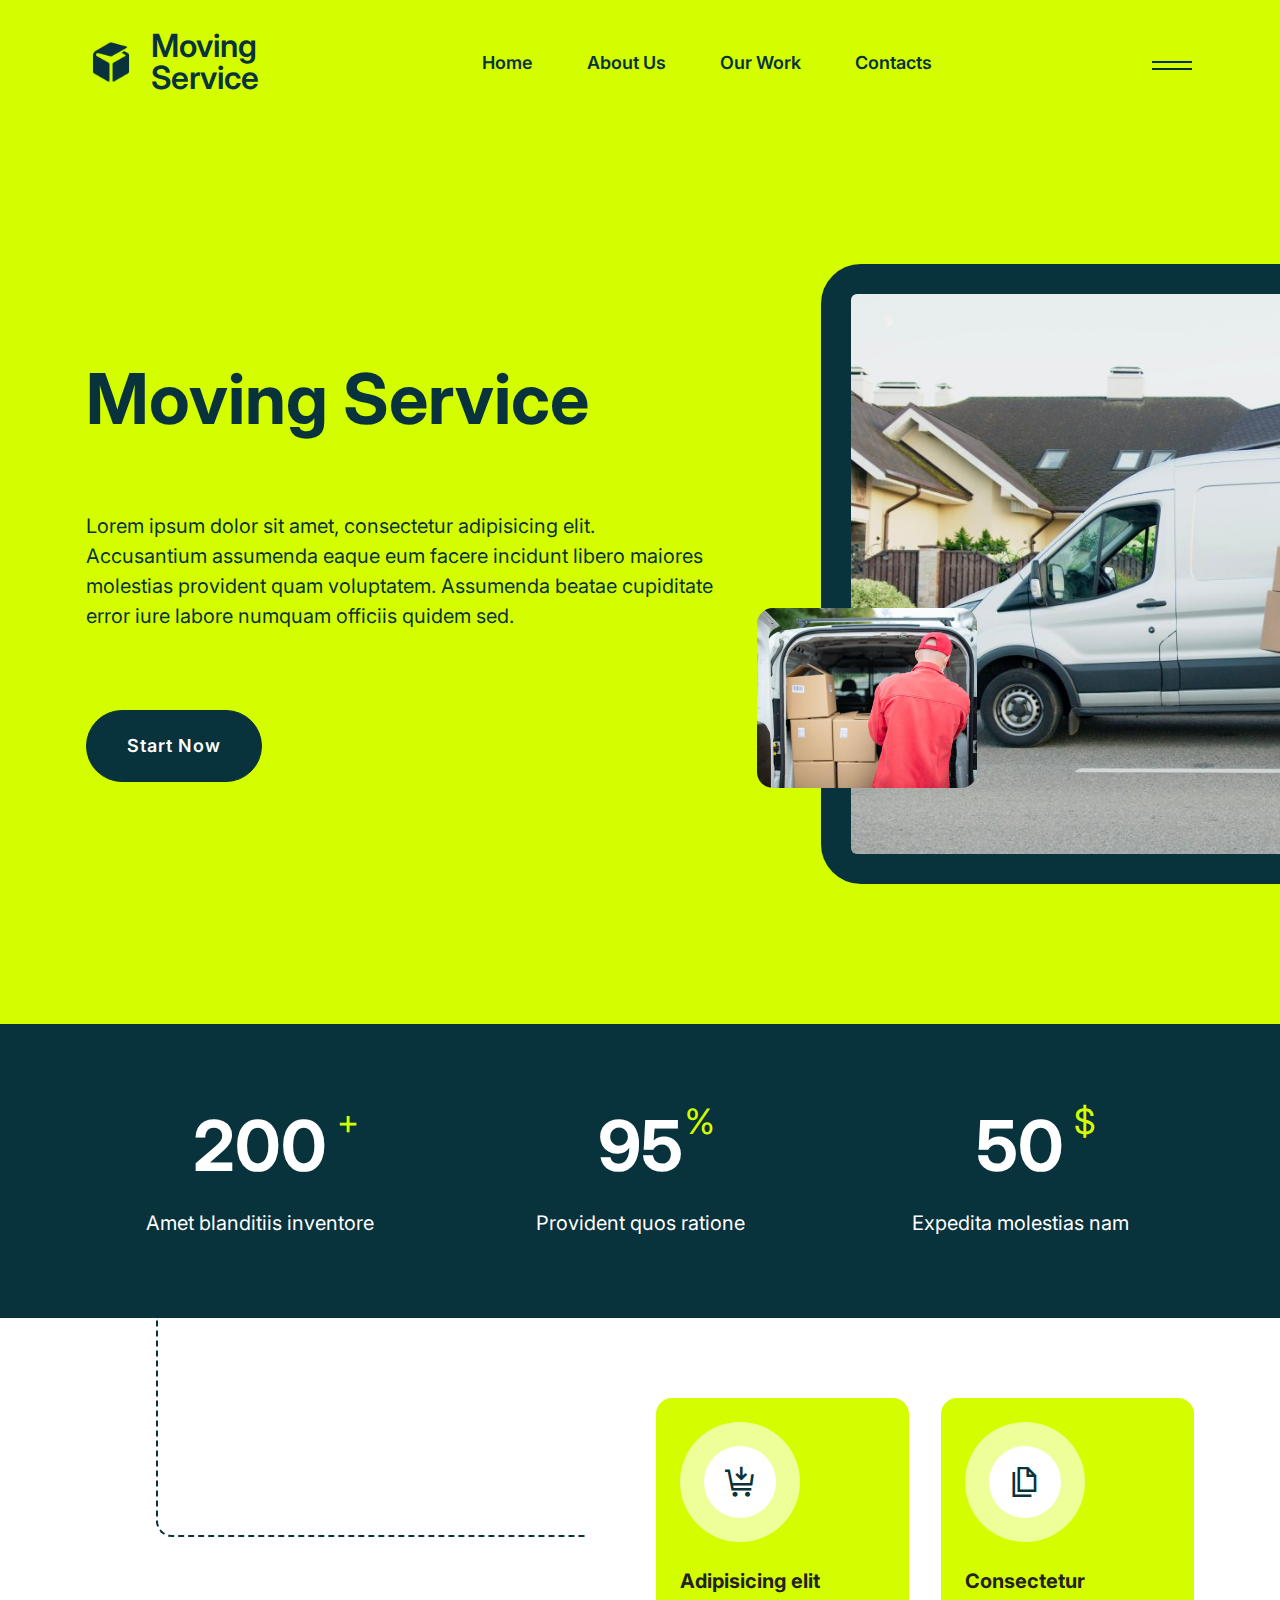
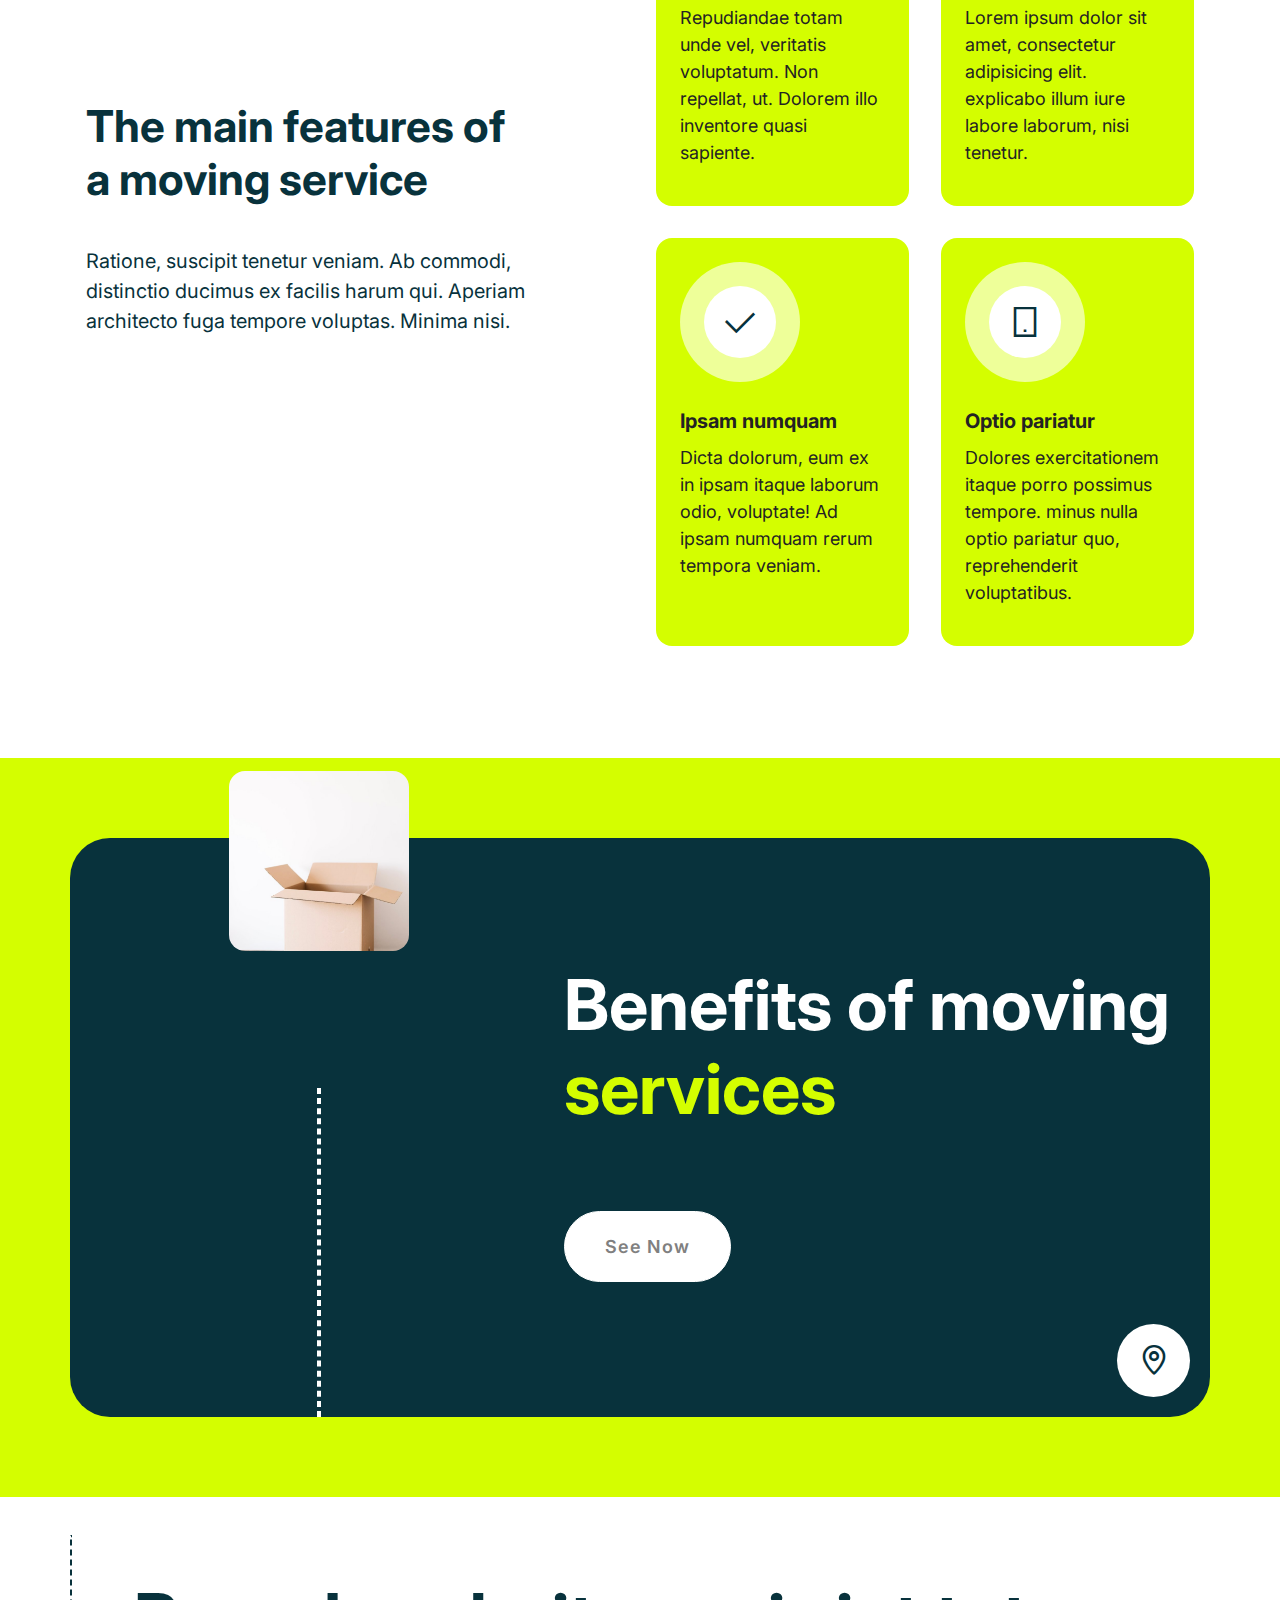
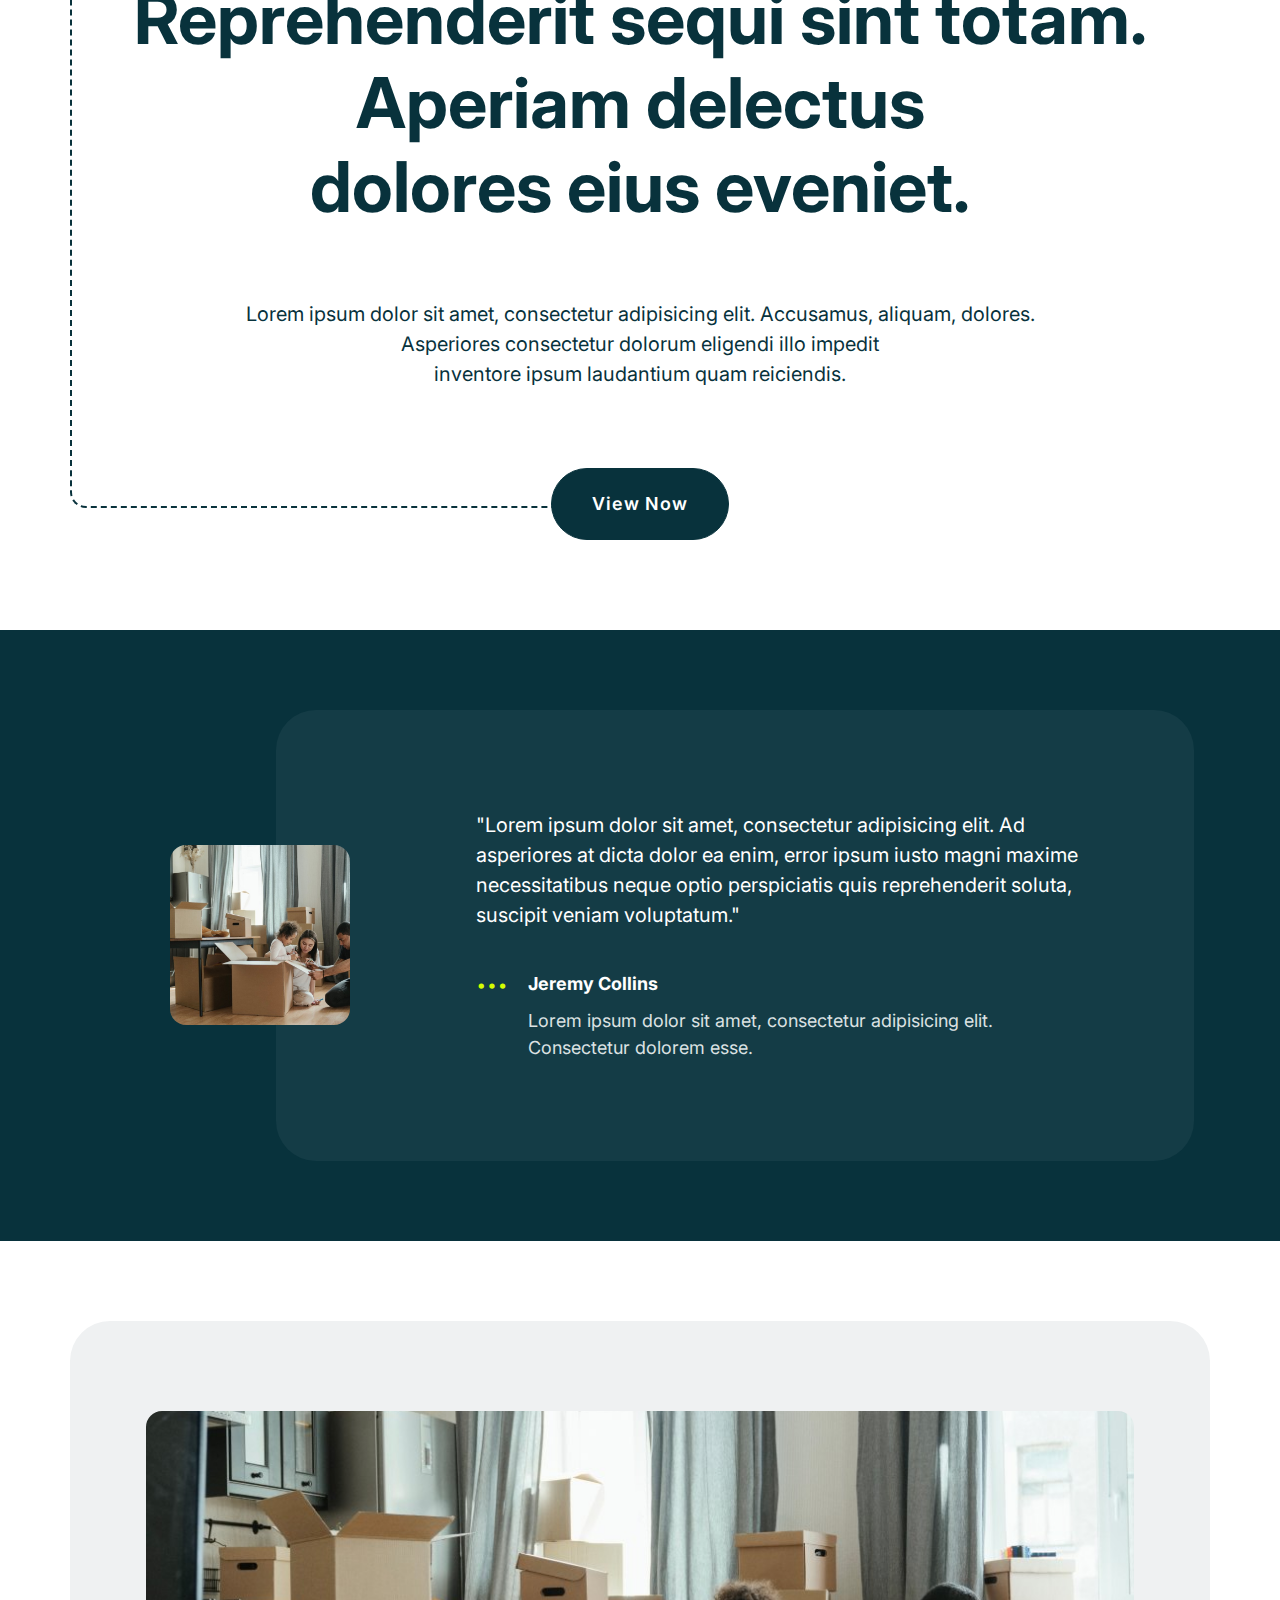
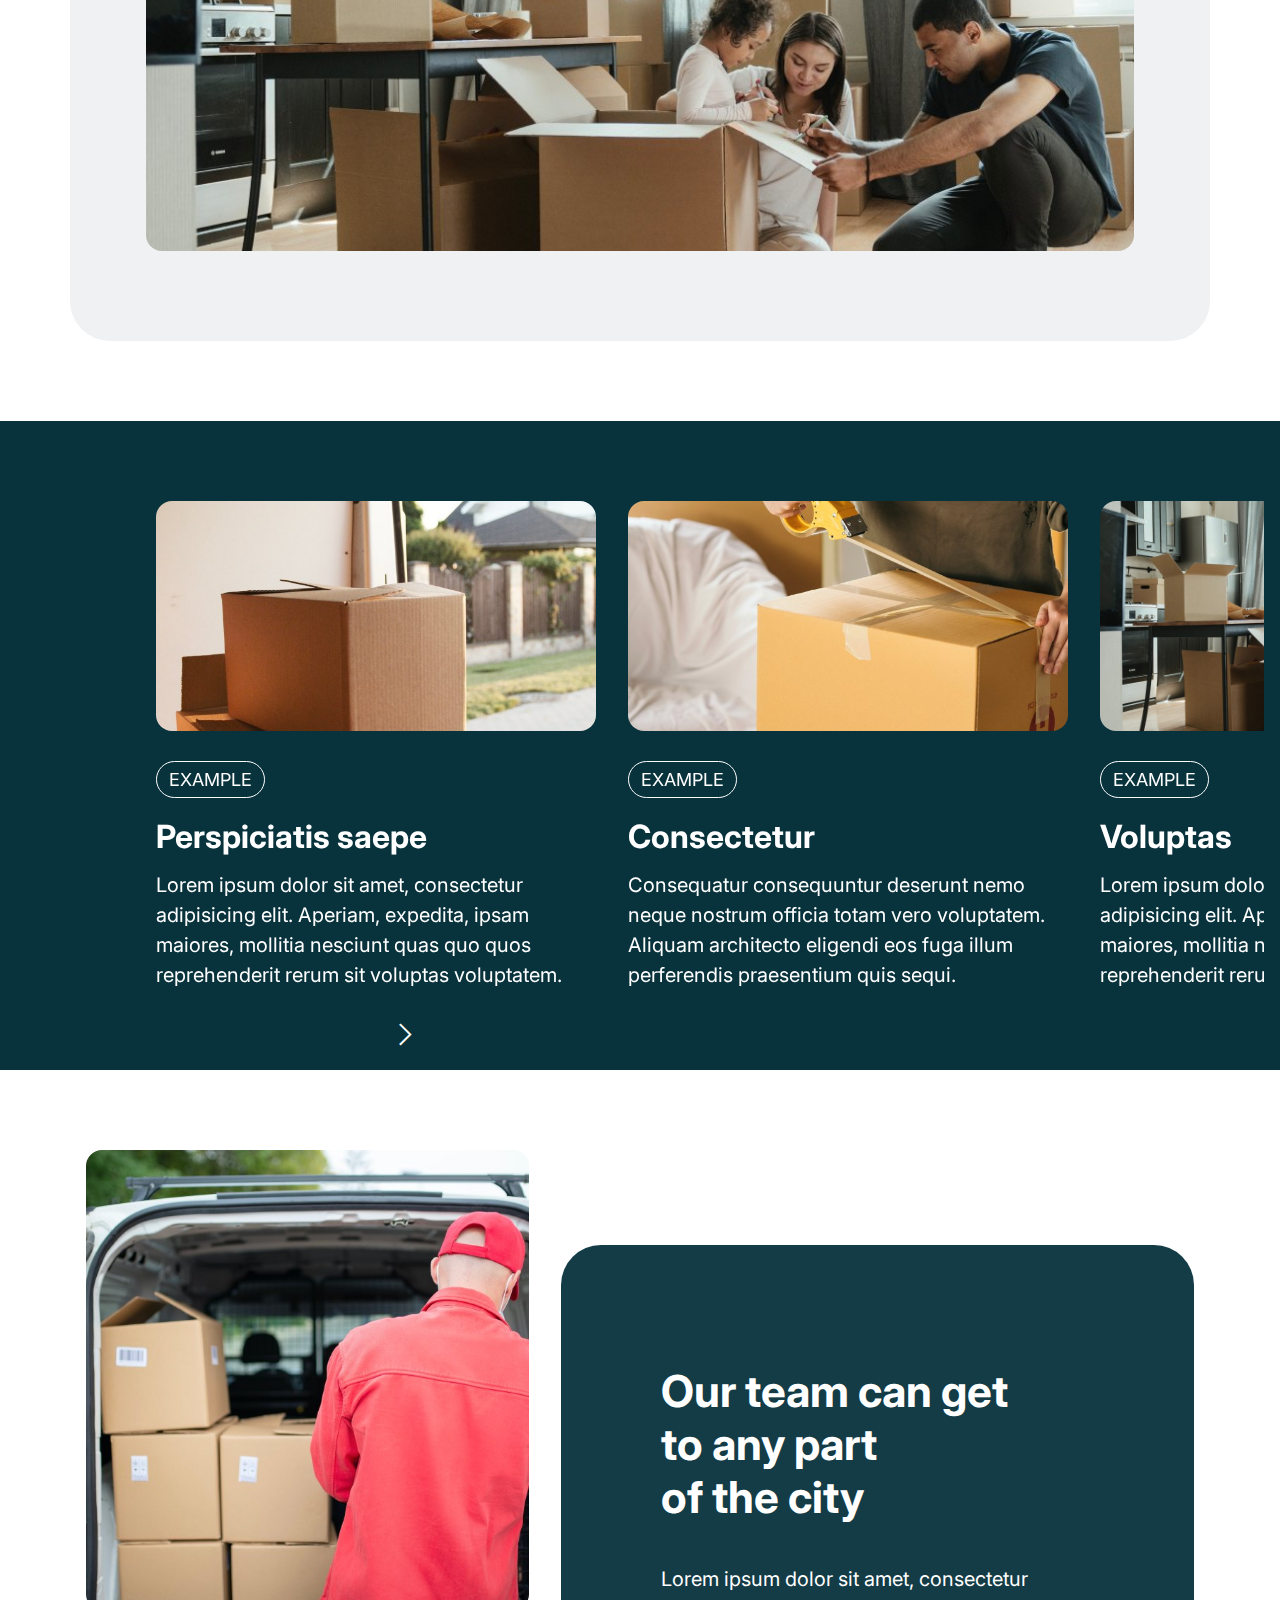
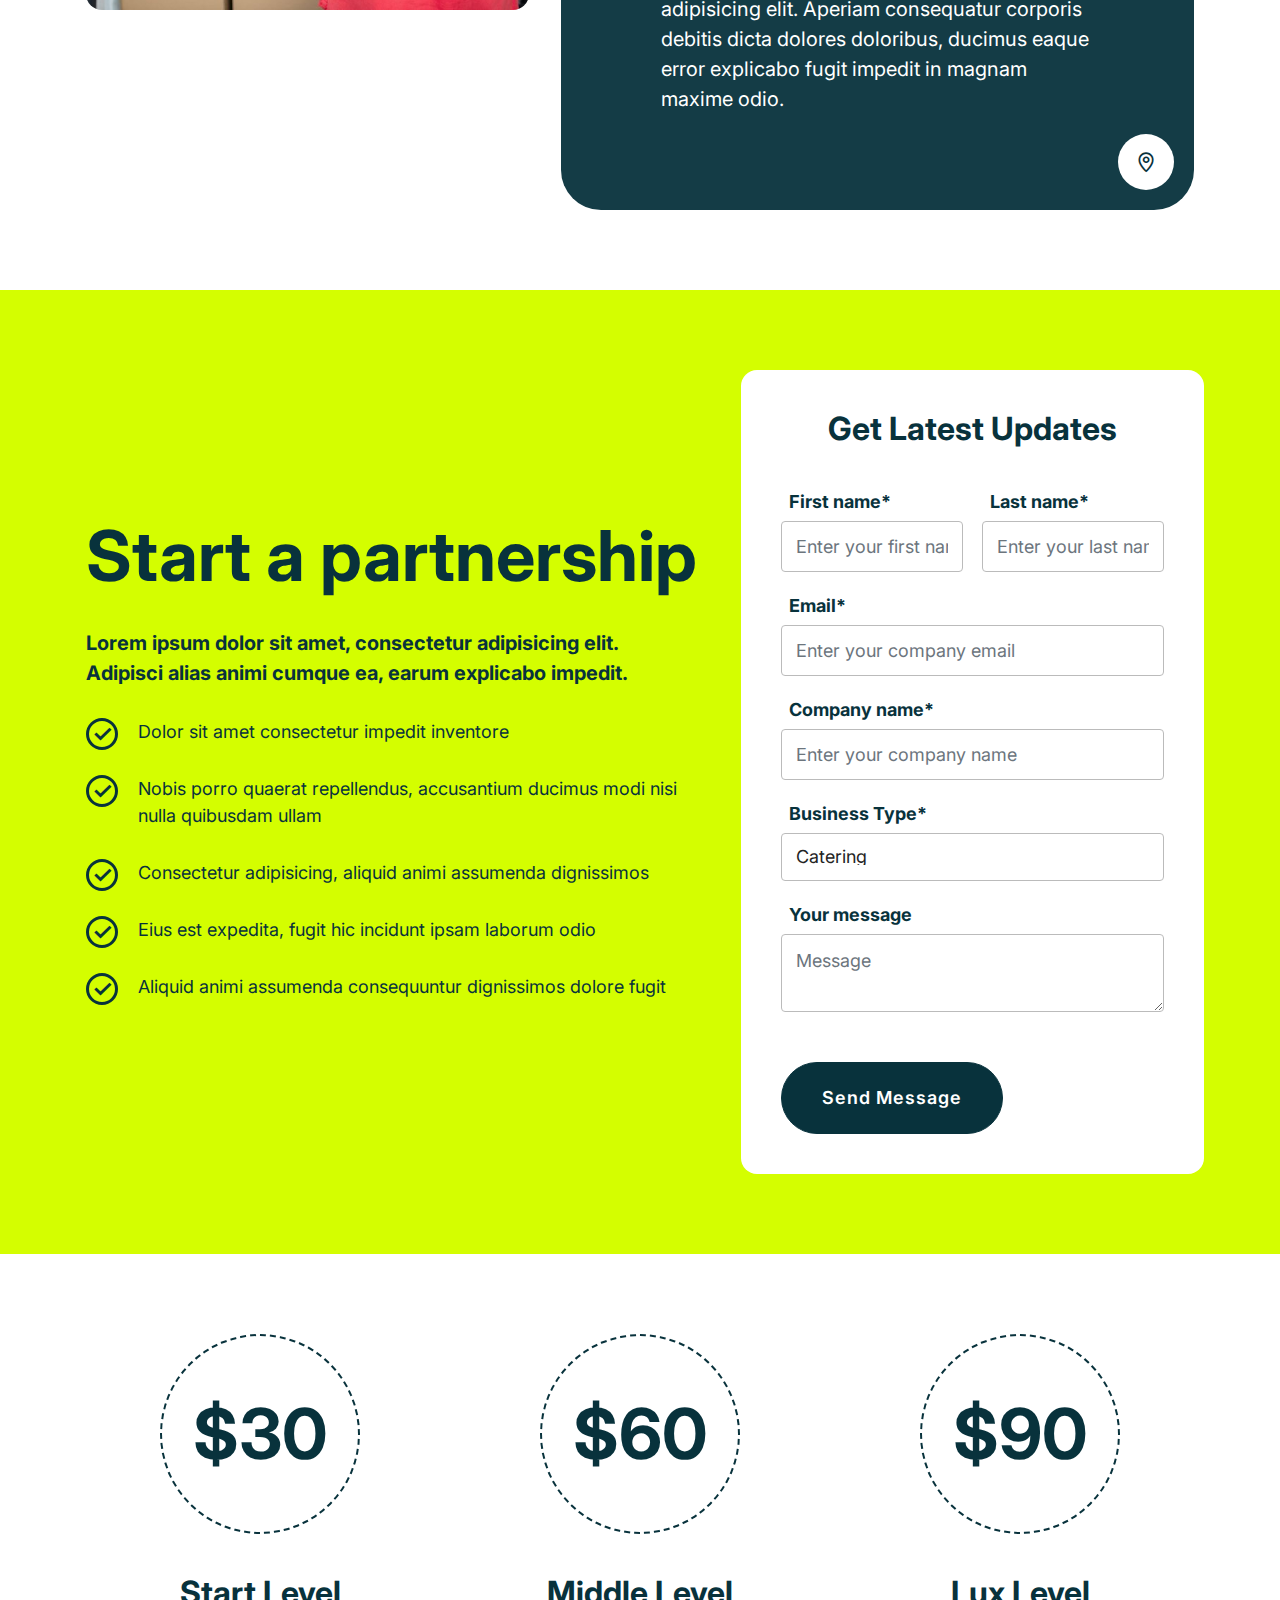
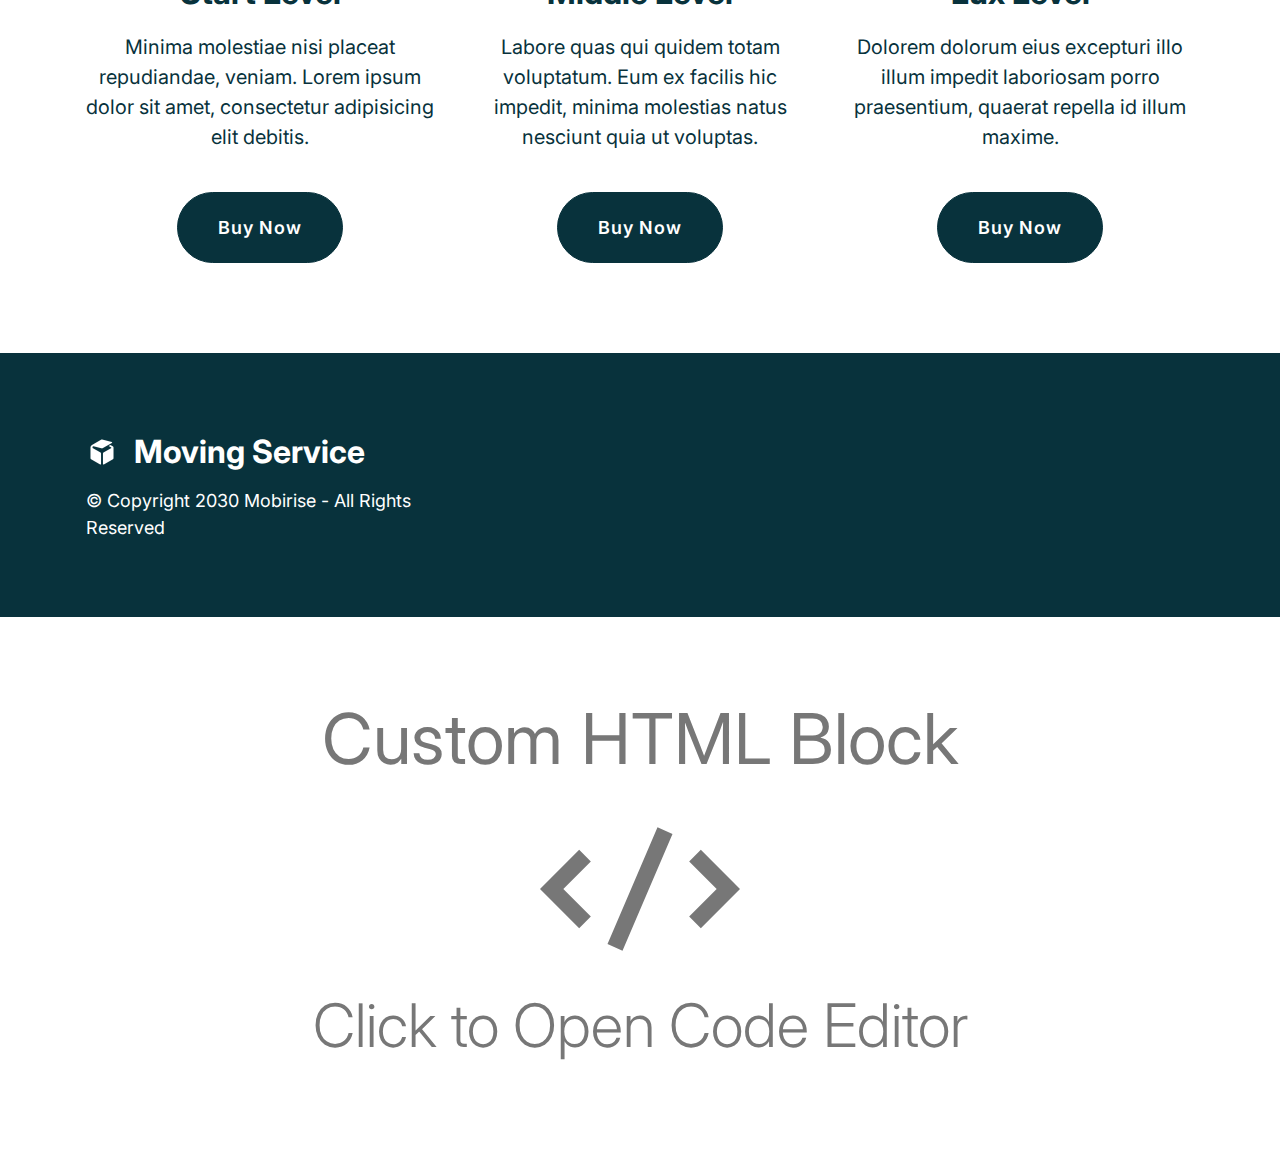
==== index.html @ 9ba697be "create github pages" ====
<!DOCTYPE html>
<html  >
<head>
  
  <meta charset="UTF-8">
  <meta http-equiv="X-UA-Compatible" content="IE=edge">
  
  <meta name="viewport" content="width=device-width, initial-scale=1, minimum-scale=1">
  <link rel="shortcut icon" href="assets/images/logo.png" type="image/x-icon">
  <meta name="description" content="">
  
  
  <title>Home</title>
  <link rel="stylesheet" href="assets/web/assets/mobirise-icons2/mobirise2.css">
  <link rel="stylesheet" href="assets/bootstrap/css/bootstrap.min.css">
  <link rel="stylesheet" href="assets/bootstrap/css/bootstrap-grid.min.css">
  <link rel="stylesheet" href="assets/bootstrap/css/bootstrap-reboot.min.css">
  <link rel="stylesheet" href="assets/smart-cart/minicart-theme.css">
  <link rel="stylesheet" href="assets/dropdown/css/style.css">
  <link rel="stylesheet" href="assets/socicon/css/styles.css">
  <link rel="stylesheet" href="assets/theme/css/style.css">
  <link rel="preload" href="https://fonts.googleapis.com/css?family=Inter:100,200,300,400,500,600,700,800,900&display=swap" as="style" onload="this.onload=null;this.rel='stylesheet'">
  <noscript><link rel="stylesheet" href="https://fonts.googleapis.com/css?family=Inter:100,200,300,400,500,600,700,800,900&display=swap"></noscript>
  <link rel="preload" as="style" href="assets/mobirise/css/mbr-additional.css?v=8EoHld"><link rel="stylesheet" href="assets/mobirise/css/mbr-additional.css?v=8EoHld" type="text/css">

  
  
  
</head>
<body>
  
  <section data-bs-version="5.1" class="menu menu1 elevatem5 cid-tyFwHNKP0f" once="menu" id="menu1-0">

    

    <nav class="navbar navbar-dropdown navbar-expand-lg">
        <div class="menu_box container">
            <div class="navbar-brand d-flex d-lg-none">
                <span class="navbar-logo">
                    <a href="file:///Users/macbookvanegbert/Library/Application%20Support/Mobirise.com/Mobirise/ftdafwx_0040gmail_002ecom/addons/elevatem5/components/index.html">
                        <img src="assets/images/logo.png" alt="">
                    </a>
                </span>
                <span class="navbar-caption-wrap">
                    <a class="navbar-caption display-5" href="file:///Users/macbookvanegbert/Library/Application%20Support/Mobirise.com/Mobirise/ftdafwx_0040gmail_002ecom/addons/elevatem5/components/index.html">ElevateM5
                    </a>
                </span>
            </div>
            <button class="navbar-toggler" type="button" data-toggle="collapse" data-bs-toggle="collapse" data-target="#navbarSupportedContent" data-bs-target="#navbarSupportedContent" aria-controls="navbarNavAltMarkup" aria-expanded="false" aria-label="Toggle navigation">
                <div class="hamburger">
                    <span></span>
                    <span></span>
                    <span></span>
                    <span></span>
                </div>
            </button>
            <div class="collapse navbar-collapse" id="navbarSupportedContent">
                <div class="navbar-brand d-none d-lg-flex">
                <span class="navbar-logo">
                    <a href="file:///Users/macbookvanegbert/Library/Application%20Support/Mobirise.com/Mobirise/ftdafwx_0040gmail_002ecom/addons/elevatem5/components/index.html">
                        <img src="assets/images/logo.png" alt="">
                    </a>
                </span>
                    <span class="navbar-caption-wrap"><a class="navbar-caption display-5" href="file:///Users/macbookvanegbert/Library/Application%20Support/Mobirise.com/Mobirise/ftdafwx_0040gmail_002ecom/addons/elevatem5/components/index.html">Moving <br>Service
                        </a></span>
                </div>
                <ul class="navbar-nav nav-dropdown" data-app-modern-menu="true"><li class="nav-item"><a class="nav-link link text-primary display-4" href="file:///Users/macbookvanegbert/Library/Application%20Support/Mobirise.com/Mobirise/ftdafwx_0040gmail_002ecom/addons/elevatem5/components/index.html">Home</a></li>
                    <li class="nav-item"><a class="nav-link link text-primary display-4" href="#features2-2">About Us</a></li>
                    <li class="nav-item"><a class="nav-link link text-primary display-4" href="#slider1-8">Our Work</a></li>
                    <li class="nav-item"><a class="nav-link link text-primary display-4" href="#form1-a">Contacts</a></li></ul>
                

                <div class="mbr-section-btn-main" role="tablist"><a class="btn btn-primary-outline display-4" href="#">
                         Start Now
                    </a></div>
                <div class="offcanvas_box">
                    <button class="btn_offcanvas" type="button" data-bs-toggle="offcanvas" data-bs-target="#offcanvasRight" aria-controls="offcanvasRight">
                        <div class="hamburger">
                            <span></span>
                            <span></span>
                        </div>
                    </button>
                    <div class="offcanvas offcanvas-end" tabindex="-1" id="offcanvasRight" aria-labelledby="offcanvasRightLabel">
                        <div class="offcanvas-header">
                            <button type="button" class="btn-close text-reset" data-bs-dismiss="offcanvas" aria-label="Close"></button>
                        </div>
                        <div class="offcanvas-body">
                            
                            <h3 class="mbr-section-subtitle mbr-fonts-style display-5"><strong>Moving Service</strong></h3>
                            <div class="offcanvas_contact">
                                <p class="mbr-text mbr-fonts-style display-7">
                                    Lorem ipsum dolor sit amet, consectetur adipisicing elit. Blanditiis deserunt omnis
                                    praesentium quidem quis. Ad aliquam aperiam autem deleniti dolore, fugit impedit,
                                    ipsam, minima nihil quia quod ratione repellat totam.
                                </p>
                                <p class="text_widget mbr-fonts-style display-4">
                                    <a href="#" class="text-info">Mobi@rise.com</a>
                                    <br><br>
                                    <a href="tel:12345678900" class="text-info">+1 234-567-8900</a>
                                </p>
                            </div>
                            
                            <div class="mbr-section-btn">
                                <a class="btn btn-secondary display-4" href="#">
                                    View More
                                </a>
                            </div>
                        </div>
                    </div>
                </div>
            </div>
        </div>
    </nav>
</section>

<section data-bs-version="5.1" class="header2 elevatem5 cid-tyFwHXoM8c mbr-fullscreen" id="header2-1">

    

    
    

    <div class="container">
        <div class="row">
            <div class="col-12 col-lg-7">
                <div class="title-wrapper">
                    <div class="title-wrap">
                        <h1 class="mbr-section-title mbr-fonts-style display-1"><strong>Moving&nbsp;</strong><strong>Service</strong></h1>
                        <p class="mbr-text mbr-fonts-style display-7">
                            Lorem ipsum dolor sit amet, consectetur adipisicing elit. Accusantium assumenda eaque eum
                            facere incidunt libero maiores molestias provident quam voluptatem. Assumenda beatae
                            cupiditate error iure labore numquam officiis quidem sed.
                        </p>
                        <div class="mbr-section-btn">
                            <a class="btn btn-primary display-4" href="#">
                                Start Now
                            </a>
                        </div>
                    </div>
                </div>
            </div>
            <div class="col-12 col-lg-5">
                <div class="image-wrapper">
                    <div class="image-wrap">
                        <img class="main-image" src="assets/images/image17.jpg" alt="jonah">
                    </div>
                    <img class="sec-image" src="assets/images/image4.jpg" alt="">
                </div>
            </div>
        </div>
    </div>
</section>

<section data-bs-version="5.1" class="features2 elevatem5 cid-tyFwIhOGGE" id="features2-2">

    

    
    

    <div class="container">
        <div class="row">
            <div class="col-12 col-lg-4">
                <div class="card-wrapper">
                    <div class="card-number">
                        <p class="mbr-number mbr-fonts-style display-1">
                            <strong>200 <span>+</span></strong>
                        </p>
                    </div>
                    <p class="mbr-text mbr-fonts-style display-7">
                        Amet blanditiis inventore
                    </p>
                </div>
            </div>
            <div class="col-12 col-lg-4">
                <div class="card-wrapper">
                    <div class="card-number">
                        <p class="mbr-number mbr-fonts-style display-1">
                            <strong>95 <span>%</span></strong>
                        </p>
                    </div>
                    <p class="mbr-text mbr-fonts-style display-7">
                        Provident quos ratione
                    </p>
                </div>
            </div>
            <div class="col-12 col-lg-4">
                <div class="card-wrapper">
                    <div class="card-number">
                        <p class="mbr-number mbr-fonts-style display-1">
                            <strong>50 <span>$</span></strong>
                        </p>
                    </div>
                    <p class="mbr-text mbr-fonts-style display-7">
                        Expedita molestias nam
                    </p>
                </div>
            </div>
        </div>
    </div>
</section>

<section data-bs-version="5.1" class="features4 elevatem5 cid-tyFwJqxE01" id="features4-3">

    

    
    

    <div class="container">
        <div class="row">
            <div class="col-12 col-lg-6">
                <div class="title-wrapper">
                    <div class="title-wrap">
                        <div class="line"></div>
                        <h2 class="mbr-section-title mbr-fonts-style display-2">
                            <strong>The main features of <br> a moving service</strong>
                        </h2>
                        <p class="mbr-text mbr-fonts-style display-7">
                            Ratione, suscipit tenetur veniam. Ab commodi, distinctio ducimus ex facilis harum qui.
                            Aperiam architecto fuga tempore voluptas. Minima nisi.
                        </p>
                    </div>
                </div>
            </div>
            <div class="col-12 col-lg-6">
                <div class="row cards">
                    <div class="col-12 col-md-6 card">
                        <div class="card-wrapper">
                            <div class="icon-wrapper">
                                <div class="icon-wrap">
                                    <span class="mbr-iconfont mobi-mbri-cart-add mobi-mbri"></span>
                                </div>
                            </div>
                            <div class="content-wrapper">
                                <h3 class="mbr-card-title mbr-fonts-style display-7">
                                    <strong>Adipisicing elit</strong>
                                </h3>
                                <p class="mbr-card-text mbr-fonts-style display-4">
                                    Repudiandae totam unde vel, veritatis voluptatum. Non
                                    repellat, ut. Dolorem illo inventore quasi sapiente.
                                </p>
                            </div>
                        </div>
                    </div>
                    <div class="col-12 col-md-6 card">
                        <div class="card-wrapper">
                            <div class="icon-wrapper">
                                <div class="icon-wrap">
                                    <span class="mbr-iconfont mobi-mbri-pages mobi-mbri"></span>
                                </div>
                            </div>
                            <div class="content-wrapper">
                                <h3 class="mbr-card-title mbr-fonts-style display-7">
                                    <strong>Consectetur</strong>
                                </h3>
                                <p class="mbr-card-text mbr-fonts-style display-4">
                                    Lorem ipsum dolor sit amet, consectetur adipisicing elit.
                                    explicabo illum iure labore laborum, nisi tenetur.
                                </p>
                            </div>
                        </div>
                    </div>
                    <div class="col-12 col-md-6 card">
                        <div class="card-wrapper">
                            <div class="icon-wrapper">
                                <div class="icon-wrap">
                                    <span class="mbr-iconfont mobi-mbri-success mobi-mbri"></span>
                                </div>
                            </div>
                            <div class="content-wrapper">
                                <h3 class="mbr-card-title mbr-fonts-style display-7">
                                    <strong>Ipsam numquam </strong>
                                </h3>
                                <p class="mbr-card-text mbr-fonts-style display-4">
                                    Dicta dolorum, eum ex in ipsam itaque laborum odio,
                                    voluptate! Ad ipsam numquam rerum tempora veniam.
                                </p>
                            </div>
                        </div>
                    </div>
                    <div class="col-12 col-md-6 card">
                        <div class="card-wrapper">
                            <div class="icon-wrapper">
                                <div class="icon-wrap">
                                    <span class="mbr-iconfont mobi-mbri-tablet-vertical mobi-mbri"></span>
                                </div>
                            </div>
                            <div class="content-wrapper">
                                <h3 class="mbr-card-title mbr-fonts-style display-7">
                                    <strong>Optio pariatur</strong>
                                </h3>
                                <p class="mbr-card-text mbr-fonts-style display-4">
                                    Dolores exercitationem itaque porro possimus tempore.
                                    minus nulla optio pariatur quo, reprehenderit voluptatibus.
                                </p>
                            </div>
                        </div>
                    </div>
                </div>
            </div>
        </div>
    </div>
</section>

<section data-bs-version="5.1" class="content3 elevatem5 cid-tyFwKyuBMa" id="content3-4">

    

    
    

    <div class="container">
        <div class="row">
            <div class="col-12 col-lg-5">
                <div class="image-wrapper">
                    <div class="line"></div>
                    <img src="assets/images/image9.jpg" alt="">
                </div>
            </div>
            <div class="col-12 col-lg-7">
                <div class="title-wrapper">
                    <h2 class="mbr-section-title mbr-fonts-style display-1">
                        <strong>Benefits of moving <span><b>services</b></span> </strong>
                    </h2>
                    <div class="mbr-section-btn">
                        <a class="btn btn-info display-4" href="#">
                            See Now
                        </a>
                    </div>
                </div>
            </div>
            <div class="icon-wrapper">
                <span class="mbr-iconfont mobi-mbri-map-pin mobi-mbri"></span>
            </div>
        </div>
    </div>
</section>

<section data-bs-version="5.1" class="content5 elevatem5 cid-tyFwMwJPf8" id="content5-5">

    

    
    

    <div class="container">
        <div class="row">
            <div class="col-12">
                <div class="title-wrapper">
                    <h2 class="mbr-section-title mbr-fonts-style display-1">
                        <strong>Reprehenderit sequi sint totam. Aperiam delectus <br> dolores eius eveniet.</strong>
                    </h2>
                    <p class="mbr-text mbr-fonts-style display-7">
                        Lorem ipsum dolor sit amet, consectetur adipisicing elit. Accusamus, aliquam, dolores. <br>
                        Asperiores consectetur dolorum eligendi illo impedit <br> inventore ipsum laudantium quam
                        reiciendis.
                    </p>
                    <div class="mbr-section-btn">
                        <a class="btn btn-primary display-4" href="#">
                            View Now
                        </a>
                    </div>
                    <div class="container-wrapper"></div>
                </div>
            </div>
        </div>
    </div>
</section>

<section data-bs-version="5.1" class="content9 elevatem5 cid-tyFwNKby28" id="content9-6">

    

    
    

    <div class="container">
        <div class="row flex-row-reverse">
            <div class="col-12 col-lg-10 card">
                <img class="image_1" src="assets/images/image14.jpg" alt="">
                <div class="text-wrapper">
                    <p class="mbr-text mbr-fonts-style display-7">
                        "Lorem ipsum dolor sit amet, consectetur adipisicing elit. Ad asperiores at dicta dolor ea enim,
                        error ipsum iusto magni maxime necessitatibus neque optio perspiciatis quis reprehenderit
                        soluta, suscipit veniam voluptatum."
                    </p>
                    <div class="text-wrap">
                        <div class="icon-wrapper">
                            <span class="mbr-iconfont mobi-mbri-more-horizontal mobi-mbri"></span>
                        </div>
                        <div class="text-content">
                            <p class="mbr-name mbr-fonts-style display-4">
                                <strong>Jeremy Collins</strong>
                            </p>
                            <p class="mbr-desc mbr-fonts-style display-4">
                                Lorem ipsum dolor sit amet, consectetur adipisicing elit. Consectetur dolorem esse.
                            </p>
                        </div>
                    </div>
                </div>
            </div>
        </div>
    </div>
</section>

<section data-bs-version="5.1" class="image2 elevatem5 cid-tyFwOCDE6d" id="image2-7">

    

    
    

    <div class="container">
        <div class="row">
            <div class="col-12">
                <div class="image-wrapper">
                    <img src="assets/images/image14.jpg" alt="">
                </div>
            </div>
        </div>
    </div>
</section>

<section data-bs-version="5.1" class="slider1 mbr-embla elevatem5 cid-tyFwPEyTIB" id="slider1-8">

    

    
    

    <div class="container">
        <div class="row">
            <div class="col-12">
                <div class="embla" data-skip-snaps="true" data-align="center" data-contain-scroll="trimSnaps" data-auto-play-interval="5" data-draggable="true">
                    <div class="embla__viewport">
                        <div class="embla__container">
                            <div class="embla__slide slider-image item" style="margin-left: 1rem; margin-right: 1rem;">
                                <div class="card-wrap">
                                    <div class="item-wrapper position-relative">
                                        <div class="image-wrap">
                                            <img src="assets/images/image6.jpg" alt="">
                                        </div>
                                    </div>
                                    <div class="content-wrap">
                                        <div class="desc-wrap">
                                            <p class="mbr-desc mbr-fonts-style display-4">
                                                EXAMPLE
                                            </p>
                                        </div>
                                        <h3 class="card-title mbr-fonts-style display-5">
                                            <strong>Perspiciatis saepe</strong>
                                        </h3>
                                        <p class="card-text mbr-fonts-style display-7">
                                            Lorem ipsum dolor sit amet, consectetur adipisicing elit. Aperiam, expedita,
                                            ipsam
                                            maiores, mollitia nesciunt quas quo quos reprehenderit rerum sit voluptas
                                            voluptatem.
                                        </p>
                                    </div>
                                </div>
                            </div>
                            <div class="embla__slide slider-image item" style="margin-left: 1rem; margin-right: 1rem;">
                                <div class="card-wrap">
                                    <div class="item-wrapper position-relative">
                                        <div class="image-wrap">
                                            <img src="assets/images/image12.jpg" alt="">
                                        </div>
                                    </div>
                                    <div class="content-wrap">
                                        <div class="desc-wrap">
                                            <p class="mbr-desc mbr-fonts-style display-4">
                                                EXAMPLE
                                            </p>
                                        </div>
                                        <h3 class="card-title mbr-fonts-style display-5">
                                            <strong>Consectetur</strong>
                                        </h3>
                                        <p class="card-text mbr-fonts-style display-7">
                                            Consequatur consequuntur deserunt nemo neque nostrum officia totam vero
                                            voluptatem.
                                            Aliquam architecto eligendi eos fuga illum perferendis praesentium quis sequi.
                                        </p>
                                    </div>
                                </div>
                            </div>
                            <div class="embla__slide slider-image item" style="margin-left: 1rem; margin-right: 1rem;">
                                <div class="card-wrap">
                                    <div class="item-wrapper position-relative">
                                        <div class="image-wrap">
                                            <img src="assets/images/image14.jpg" alt="">
                                        </div>
                                    </div>
                                    <div class="content-wrap">
                                        <div class="desc-wrap">
                                            <p class="mbr-desc mbr-fonts-style display-4">
                                                EXAMPLE
                                            </p>
                                        </div>
                                        <h3 class="card-title mbr-fonts-style display-5">
                                            <strong>Voluptas</strong>
                                        </h3>
                                        <p class="card-text mbr-fonts-style display-7">
                                            Lorem ipsum dolor sit amet, consectetur adipisicing elit. Aperiam, expedita,
                                            ipsam
                                            maiores, mollitia nesciunt quas quo quos reprehenderit rerum sit voluptas.
                                        </p>
                                    </div>
                                </div>
                            </div>
                            <div class="embla__slide slider-image item" style="margin-left: 1rem; margin-right: 1rem;">
                                <div class="card-wrap">
                                    <div class="item-wrapper position-relative">
                                        <div class="image-wrap">
                                            <img src="assets/images/image15.jpg" alt="">
                                        </div>
                                    </div>
                                    <div class="content-wrap">
                                        <div class="desc-wrap">
                                            <p class="mbr-desc mbr-fonts-style display-4">
                                                EXAMPLE
                                            </p>
                                        </div>
                                        <h3 class="card-title mbr-fonts-style display-5">
                                            <strong>Nesciunt</strong>
                                        </h3>
                                        <p class="card-text mbr-fonts-style display-7">
                                            Lorem ipsum dolor sit amet, consectetur adipisicing elit. Aperiam, expedita,
                                            ipsam
                                            maiores, mollitia nesciunt quas quo quos reprehenderit rerum sit.
                                        </p>
                                    </div>
                                </div>
                            </div>
                            <div class="embla__slide slider-image item" style="margin-left: 1rem; margin-right: 1rem;">
                                <div class="card-wrap">
                                    <div class="item-wrapper position-relative">
                                        <div class="image-wrap">
                                            <img src="assets/images/image16.jpg" alt="">
                                        </div>
                                    </div>
                                    <div class="content-wrap">
                                        <div class="desc-wrap">
                                            <p class="mbr-desc mbr-fonts-style display-4">
                                                EXAMPLE
                                            </p>
                                        </div>
                                        <h3 class="card-title mbr-fonts-style display-5">
                                            <strong>Reprehenderit</strong>
                                        </h3>
                                        <p class="card-text mbr-fonts-style display-7">
                                            Lorem ipsum dolor sit amet, consectetur adipisicing elit. Aperiam, expedita,
                                            ipsam
                                            maiores, mollitia nesciunt quas quo quos reprehenderit rerum sit.
                                        </p>
                                    </div>
                                </div>
                            </div>
                        </div>
                    </div>
                    <button class="embla__button embla__button--prev">
                        <span class="mobi-mbri mobi-mbri-arrow-prev mbr-iconfont" aria-hidden="true"></span>
                        <span class="sr-only visually-hidden visually-hidden">Previous</span>
                    </button>
                    <button class="embla__button embla__button--next">
                        <span class="mobi-mbri mobi-mbri-arrow-next mbr-iconfont" aria-hidden="true"></span>
                        <span class="sr-only visually-hidden visually-hidden">Next</span>
                    </button>
                </div>
            </div>
        </div>
    </div>
</section>

<section data-bs-version="5.1" class="content7 elevatem5 cid-tyFwYSGIgc" id="content7-b">

    

    
    

    <div class="container">
        <div class="row">
            <div class="col-12 col-lg-5">
                <div class="image-wrapper">
                    <img src="assets/images/image4.jpg" alt="">
                </div>
            </div>
            <div class="col-12 col-lg-7">
                <div class="card-wrapper">
                    <h2 class="mbr-section-title mbr-fonts-style display-2">
                        <strong>Our team can get <br> to any part <br> of the city</strong>
                    </h2>
                    <p class="mbr-text mbr-fonts-style display-7">
                        Lorem ipsum dolor sit amet, consectetur adipisicing elit. Aperiam consequatur corporis debitis
                        dicta dolores doloribus, ducimus eaque error explicabo fugit impedit in magnam maxime odio.
                    </p>
                    <div class="icon-wrapper">
                        <span class="mbr-iconfont mobi-mbri-map-pin mobi-mbri"></span>
                    </div>
                </div>
            </div>
        </div>
    </div>
</section>

<section data-bs-version="5.1" class="form1 elevatem5 cid-tyFwSB0OUa" id="form1-a">

    

    
    

    <div class="container">
        <div class="row">
            <div class="col-12 col-lg-7">
                <div class="list-wrapper">
                    <div class="text-wrap">
                        <h2 class="mbr-title mbr-fonts-style display-1">
                            <strong>Start a partnership</strong>
                        </h2>
                        <p class="mbr-text mbr-fonts-style display-7">
                            <strong>Lorem ipsum dolor sit amet, consectetur adipisicing elit. <br>
                                Adipisci alias animi cumque ea, earum explicabo impedit.
                            </strong>
                        </p>
                    </div>
                    <div class="list-wrap">
                        <ul class="list mbr-fonts-style display-4">
                            <li class="item-wrap">Dolor sit amet consectetur impedit inventore</li>
                            <li class="item-wrap">Nobis porro quaerat repellendus, accusantium ducimus modi nisi nulla
                                quibusdam ullam
                            </li>
                            <li class="item-wrap">Consectetur adipisicing, aliquid animi assumenda dignissimos</li>
                            <li class="item-wrap">Eius est expedita, fugit hic incidunt ipsam laborum odio</li>
                            <li class="item-wrap">Aliquid animi assumenda consequuntur dignissimos dolore fugit</li>
                        </ul>
                    </div>
                </div>
            </div>
            <div class="col-12 col-lg-5 mx-auto mbr-form" data-form-type="formoid">
                <form action="https://mobirise.eu/" method="POST" class="mbr-form form-with-styler" data-form-title="Form Name"><input type="hidden" name="email" data-form-email="true" value="SCp9orerHAs/4MzO+Fl575++wynXfz58IM3m66WPHSNPNAl6e4tl3Gjho8COwK4IpFg5ISkZnpS6Fg6nd5VyzXR9nqquJek+GMXqUTO0asICayOX2j18U+ViiYjNxB7Y.OAhr5RGFVE22UgWctbLuyaEKWV9BohGKTGRkmPc/1pH44qN8D6wib/A5z0aYY3eFm5zFlFdd2LG+cwB6gWTtk0AzubzDuIjNsT+fvTcgpwQXpPD7DzJA/jIPPyVELDuG">
                    <div class="row">
                        <div hidden="hidden" data-form-alert="" class="alert alert-success col-12">Thanks for filling
                            out the form!</div>
                        <div hidden="hidden" data-form-alert-danger="" class="alert alert-danger col-12"> Oops...! some
                            problem!
                        </div>
                    </div>
                    <div class="dragArea row">
                        <div class="col-12">
                            <h3 class="mbr-section-title mbr-fonts-style display-5">
                                <strong>Get Latest Updates </strong>
                            </h3>
                        </div>
                        <div class="col-lg-6 col-md-12 col-sm-12 form-group mb-3" data-for="text">
                            <label for="text-form1-a" class="form-control-label mbr-fonts-style display-4"><strong>First name*</strong></label>
                            <input type="text" name="text" placeholder="Enter your first name" data-form-field="text" class="form-control display-7" value="" id="text-form1-a">
                        </div>
                        <div data-for="text1" class="col-lg-6 col-md-12 col-sm-12 form-group mb-3">
                            <label for="text1-form1-a" class="form-control-label mbr-fonts-style display-4"><strong>Last name*</strong></label>
                            <input type="text" name="text1" placeholder="Enter your last name" data-form-field="text1" class="form-control display-7" value="" id="text1-form1-a">
                        </div>
                        <div data-for="email" class="col-lg-12 col-md-12 col-sm-12 form-group mb-3">
                            <label for="email-form1-a" class="form-control-label mbr-fonts-style display-4"><strong>Email*</strong></label>
                            <input type="email" name="email" placeholder="Enter your company email" data-form-field="email" class="form-control display-7" value="" id="email-form1-a">
                        </div>
                        <div data-for="text2" class="col-lg-12 col-md-12 col-sm-12 form-group mb-3">
                            <label for="text2-form1-a" class="form-control-label mbr-fonts-style display-4"><strong>Company name*</strong></label>
                            <input type="text" name="text2" placeholder="Enter your company name" data-form-field="text" class="form-control display-7" value="" id="text2-form1-a">
                        </div>
                        <div class="col-lg-12 col-md-12 col-sm-12 form-group mb-3" data-for="select">
                            <label for="select-form1-a" class="form-control-label mbr-fonts-style display-4"><strong>Business Type*</strong></label>
                            <select name="select" data-form-field="select" class="form-control display-7" id="select-form1-a">
                                <option value="Catering">Catering</option>
                                <option value="Delivery Fleet">Delivery Fleet</option>
                                <option value="Florist">Florist</option>
                            </select>
                        </div>
                        <div class="col-lg-12 col-md-12 col-sm-12 form-group mb-3" data-for="textarea">
                            <label for="textarea-form1-a" class="form-control-label mbr-fonts-style display-4"><strong>Your message</strong></label>
                            <textarea name="textarea" placeholder="Message" data-form-field="textarea" class="form-control display-7" id="textarea-form1-a"></textarea>
                        </div>
                        <div class="col-12 col-md-auto mbr-section-btn">
                            <button type="submit" class="btn btn-primary display-4">Send Message</button>
                        </div>
                    </div>
                </form>
            </div>
        </div>
    </div>
</section>

<section data-bs-version="5.1" class="pricing1 elevatem5 cid-tyFxfB38iE" id="pricing1-c">

    

    
    

    <div class="container">
        <div class="row">
            <div class="col-12 col-lg-4 card">
                <div class="card-wrapper">
                    <div class="card-wrap">
                        <p class="mbr-price mbr-fonts-style display-1">
                            <strong>$30</strong>
                        </p>
                        <h3 class="mbr-section-title mbr-fonts-style display-5">
                            <strong>Start Level</strong>
                        </h3>
                        <p class="mbr-text mbr-fonts-style display-7">
                            Minima molestiae nisi placeat repudiandae, veniam. Lorem ipsum dolor sit amet, consectetur
                            adipisicing elit debitis.
                        </p>
                    </div>
                    <div class="mbr-section-btn">
                        <a class="btn btn-primary display-4" href="#">
                            Buy Now
                        </a>
                    </div>
                </div>
            </div>
            <div class="col-12 col-lg-4 card">
                <div class="card-wrapper">
                    <div class="card-wrap">
                        <p class="mbr-price mbr-fonts-style display-1">
                            <strong>$60</strong>
                        </p>
                        <h3 class="mbr-section-title mbr-fonts-style display-5">
                            <strong>Middle Level</strong>
                        </h3>
                        <p class="mbr-text mbr-fonts-style display-7">
                            Labore quas qui quidem totam voluptatum. Eum ex facilis hic impedit, minima
                            molestias natus nesciunt quia ut voluptas.
                        </p>
                    </div>
                    <div class="mbr-section-btn">
                        <a class="btn btn-primary display-4" href="#">
                            Buy Now
                        </a>
                    </div>
                </div>
            </div>
            <div class="col-12 col-lg-4 card">
                <div class="card-wrapper">
                    <div class="card-wrap">
                        <p class="mbr-price mbr-fonts-style display-1">
                            <strong>$90</strong>
                        </p>
                        <h3 class="mbr-section-title mbr-fonts-style display-5">
                            <strong>Lux Level</strong>
                        </h3>
                        <p class="mbr-text mbr-fonts-style display-7">
                            Dolorem dolorum eius excepturi illo illum impedit laboriosam porro praesentium, quaerat
                            repella id illum maxime.
                        </p>
                    </div>
                    <div class="mbr-section-btn">
                        <a class="btn btn-primary display-4" href="#">
                            Buy Now
                        </a>
                    </div>
                </div>
            </div>
        </div>
    </div>
</section>

<section data-bs-version="5.1" class="footer1 elevatem5 cid-tyFwQCvdxU" once="footers" id="footer1-9">

    

    
    

    <div class="container">
        <div class="row">
            <div class="col-12 col-lg-4 card">
                <div class="content-wrapper">
                    <div class="title-wrapper">
                        <div class="title-wrap">
                            <img src="assets/images/logo2.png" alt="">
                            <h2 class="mbr-section-title mbr-fonts-style display-5"><strong>Moving Service</strong></h2>
                        </div>
                    </div>
                    <p class="copyright mbr-fonts-style display-4">
                        © Copyright 2030 Mobirise - All Rights Reserved
                    </p>
                </div>
                <div class="social-wrapper">
                    <div class="social-wrap">
                        
                        
                        
                        
                    </div>
                </div>
            </div>
            
            
            
            
        </div>
    </div>
</section>

<div id="custom-html-0"><!-- Type valid HTML here -->

<div>
    <h1 class="display-1">Custom HTML Block</h1>
    <svg xmlns="http://www.w3.org/2000/svg" viewBox="0 0 24 24" fill="#777" width="200" height="200"><path d="M6.1 8.7L2.8 12l3.3 3.3-1.4 1.4L0 12l4.7-4.7 1.4 1.4zm13.2-1.4l-1.4 1.4 3.3 3.3-3.3 3.3 1.4 1.4L24 12l-4.7-4.7zM8.1 18.6l1.8.8 6-14-1.8-.8-6 14z"></path></svg>
    <p class="display-3">Click to Open Code Editor</p>
</div></div>


<script src="assets/bootstrap/js/bootstrap.bundle.min.js"></script>
  <script src="assets/smoothscroll/smooth-scroll.js"></script>
  <script src="assets/ytplayer/index.js"></script>
  <script src="assets/smart-cart/minicart.js"></script>
  <script src="assets/smart-cart/minicart-customizer.js"></script>
  <script src="assets/dropdown/js/navbar-dropdown.js"></script>
  <script src="assets/embla/embla.min.js"></script>
  <script src="assets/embla/script.js"></script>
  <script src="assets/theme/js/script.js"></script>
  <script src="assets/formoid/formoid.min.js"></script>
  
  
  
</body>
</html>
---- assets/web/assets/mobirise-icons2/mobirise2.css ----
@font-face {
  font-family: 'Moririse2';
  font-display: swap;
  src:  url('mobirise2.eot?f2bix4');
  src:  url('mobirise2.eot?f2bix4#iefix') format('embedded-opentype'),
    url('mobirise2.ttf?f2bix4') format('truetype'),
    url('mobirise2.woff?f2bix4') format('woff'),
    url('mobirise2.svg?f2bix4#mobirise2') format('svg');
  font-weight: normal;
  font-style: normal;
}

[class^="mobi-"], [class*=" mobi-"] {
  /* use !important to prevent issues with browser extensions that change fonts */
  font-family: 'Moririse2' !important;
  speak: none;
  font-style: normal;
  font-weight: normal;
  font-variant: normal;
  text-transform: none;
  line-height: 1;

  /* Better Font Rendering =========== */
  -webkit-font-smoothing: antialiased;
  -moz-osx-font-smoothing: grayscale;
}

.mobi-mbri-add-submenu:before {
  content: "\e900";
}
.mobi-mbri-alert:before {
  content: "\e901";
}
.mobi-mbri-align-center:before {
  content: "\e902";
}
.mobi-mbri-align-justify:before {
  content: "\e903";
}
.mobi-mbri-align-left:before {
  content: "\e904";
}
.mobi-mbri-align-right:before {
  content: "\e905";
}
.mobi-mbri-android:before {
  content: "\e906";
}
.mobi-mbri-apple:before {
  content: "\e907";
}
.mobi-mbri-arrow-down:before {
  content: "\e908";
}
.mobi-mbri-arrow-next:before {
  content: "\e909";
}
.mobi-mbri-arrow-prev:before {
  content: "\e90a";
}
.mobi-mbri-arrow-up:before {
  content: "\e90b";
}
.mobi-mbri-bold:before {
  content: "\e90c";
}
.mobi-mbri-bookmark:before {
  content: "\e90d";
}
.mobi-mbri-bootstrap:before {
  content: "\e90e";
}
.mobi-mbri-briefcase:before {
  content: "\e90f";
}
.mobi-mbri-browse:before {
  content: "\e910";
}
.mobi-mbri-bulleted-list:before {
  content: "\e911";
}
.mobi-mbri-calendar:before {
  content: "\e912";
}
.mobi-mbri-camera:before {
  content: "\e913";
}
.mobi-mbri-cart-add:before {
  content: "\e914";
}
.mobi-mbri-cart-full:before {
  content: "\e915";
}
.mobi-mbri-cash:before {
  content: "\e916";
}
.mobi-mbri-change-style:before {
  content: "\e917";
}
.mobi-mbri-chat:before {
  content: "\e918";
}
.mobi-mbri-clock:before {
  content: "\e919";
}
.mobi-mbri-close:before {
  content: "\e91a";
}
.mobi-mbri-cloud:before {
  content: "\e91b";
}
.mobi-mbri-code:before {
  content: "\e91c";
}
.mobi-mbri-contact-form:before {
  content: "\e91d";
}
.mobi-mbri-credit-card:before {
  content: "\e91e";
}
.mobi-mbri-cursor-click:before {
  content: "\e91f";
}
.mobi-mbri-cust-feedback:before {
  content: "\e920";
}
.mobi-mbri-database:before {
  content: "\e921";
}
.mobi-mbri-delivery:before {
  content: "\e922";
}
.mobi-mbri-desktop:before {
  content: "\e923";
}
.mobi-mbri-devices:before {
  content: "\e924";
}
.mobi-mbri-down:before {
  content: "\e925";
}
.mobi-mbri-download-2:before {
  content: "\e926";
}
.mobi-mbri-download:before {
  content: "\e927";
}
.mobi-mbri-drag-n-drop-2:before {
  content: "\e928";
}
.mobi-mbri-drag-n-drop:before {
  content: "\e929";
}
.mobi-mbri-edit-2:before {
  content: "\e92a";
}
.mobi-mbri-edit:before {
  content: "\e92b";
}
.mobi-mbri-error:before {
  content: "\e92c";
}
.mobi-mbri-extension:before {
  content: "\e92d";
}
.mobi-mbri-features:before {
  content: "\e92e";
}
.mobi-mbri-file:before {
  content: "\e92f";
}
.mobi-mbri-flag:before {
  content: "\e930";
}
.mobi-mbri-folder:before {
  content: "\e931";
}
.mobi-mbri-gift:before {
  content: "\e932";
}
.mobi-mbri-github:before {
  content: "\e933";
}
.mobi-mbri-globe-2:before {
  content: "\e934";
}
.mobi-mbri-globe:before {
  content: "\e935";
}
.mobi-mbri-growing-chart:before {
  content: "\e936";
}
.mobi-mbri-hearth:before {
  content: "\e937";
}
.mobi-mbri-help:before {
  content: "\e938";
}
.mobi-mbri-home:before {
  content: "\e939";
}
.mobi-mbri-hot-cup:before {
  content: "\e93a";
}
.mobi-mbri-idea:before {
  content: "\e93b";
}
.mobi-mbri-image-gallery:before {
  content: "\e93c";
}
.mobi-mbri-image-slider:before {
  content: "\e93d";
}
.mobi-mbri-info:before {
  content: "\e93e";
}
.mobi-mbri-italic:before {
  content: "\e93f";
}
.mobi-mbri-key:before {
  content: "\e940";
}
.mobi-mbri-laptop:before {
  content: "\e941";
}
.mobi-mbri-layers:before {
  content: "\e942";
}
.mobi-mbri-left-right:before {
  content: "\e943";
}
.mobi-mbri-left:before {
  content: "\e944";
}
.mobi-mbri-letter:before {
  content: "\e945";
}
.mobi-mbri-like:before {
  content: "\e946";
}
.mobi-mbri-link:before {
  content: "\e947";
}
.mobi-mbri-lock:before {
  content: "\e948";
}
.mobi-mbri-login:before {
  content: "\e949";
}
.mobi-mbri-logout:before {
  content: "\e94a";
}
.mobi-mbri-magic-stick:before {
  content: "\e94b";
}
.mobi-mbri-map-pin:before {
  content: "\e94c";
}
.mobi-mbri-menu:before {
  content: "\e94d";
}
.mobi-mbri-mobile-2:before {
  content: "\e94e";
}
.mobi-mbri-mobile-horizontal:before {
  content: "\e94f";
}
.mobi-mbri-mobile:before {
  content: "\e950";
}
.mobi-mbri-mobirise:before {
  content: "\e951";
}
.mobi-mbri-more-horizontal:before {
  content: "\e952";
}
.mobi-mbri-more-vertical:before {
  content: "\e953";
}
.mobi-mbri-music:before {
  content: "\e954";
}
.mobi-mbri-new-file:before {
  content: "\e955";
}
.mobi-mbri-numbered-list:before {
  content: "\e956";
}
.mobi-mbri-opened-folder:before {
  content: "\e957";
}
.mobi-mbri-pages:before {
  content: "\e958";
}
.mobi-mbri-paper-plane:before {
  content: "\e959";
}
.mobi-mbri-paperclip:before {
  content: "\e95a";
}
.mobi-mbri-phone:before {
  content: "\e95b";
}
.mobi-mbri-photo:before {
  content: "\e95c";
}
.mobi-mbri-photos:before {
  content: "\e95d";
}
.mobi-mbri-pin:before {
  content: "\e95e";
}
.mobi-mbri-play:before {
  content: "\e95f";
}
.mobi-mbri-plus:before {
  content: "\e960";
}
.mobi-mbri-preview:before {
  content: "\e961";
}
.mobi-mbri-print:before {
  content: "\e962";
}
.mobi-mbri-protect:before {
  content: "\e963";
}
.mobi-mbri-question:before {
  content: "\e964";
}
.mobi-mbri-quote-left:before {
  content: "\e965";
}
.mobi-mbri-quote-right:before {
  content: "\e966";
}
.mobi-mbri-redo:before {
  content: "\e967";
}
.mobi-mbri-refresh:before {
  content: "\e968";
}
.mobi-mbri-responsive-2:before {
  content: "\e969";
}
.mobi-mbri-responsive:before {
  content: "\e96a";
}
.mobi-mbri-right:before {
  content: "\e96b";
}
.mobi-mbri-rocket:before {
  content: "\e96c";
}
.mobi-mbri-sad-face:before {
  content: "\e96d";
}
.mobi-mbri-sale:before {
  content: "\e96e";
}
.mobi-mbri-save:before {
  content: "\e96f";
}
.mobi-mbri-search:before {
  content: "\e970";
}
.mobi-mbri-setting-2:before {
  content: "\e971";
}
.mobi-mbri-setting-3:before {
  content: "\e972";
}
.mobi-mbri-setting:before {
  content: "\e973";
}
.mobi-mbri-share:before {
  content: "\e974";
}
.mobi-mbri-shopping-bag:before {
  content: "\e975";
}
.mobi-mbri-shopping-basket:before {
  content: "\e976";
}
.mobi-mbri-shopping-cart:before {
  content: "\e977";
}
.mobi-mbri-sites:before {
  content: "\e978";
}
.mobi-mbri-smile-face:before {
  content: "\e979";
}
.mobi-mbri-speed:before {
  content: "\e97a";
}
.mobi-mbri-star:before {
  content: "\e97b";
}
.mobi-mbri-success:before {
  content: "\e97c";
}
.mobi-mbri-sun:before {
  content: "\e97d";
}
.mobi-mbri-sun2:before {
  content: "\e97e";
}
.mobi-mbri-tablet-vertical:before {
  content: "\e97f";
}
.mobi-mbri-tablet:before {
  content: "\e980";
}
.mobi-mbri-target:before {
  content: "\e981";
}
.mobi-mbri-timer:before {
  content: "\e982";
}
.mobi-mbri-to-ftp:before {
  content: "\e983";
}
.mobi-mbri-to-local-drive:before {
  content: "\e984";
}
.mobi-mbri-touch-swipe:before {
  content: "\e985";
}
.mobi-mbri-touch:before {
  content: "\e986";
}
.mobi-mbri-trash:before {
  content: "\e987";
}
.mobi-mbri-underline:before {
  content: "\e988";
}
.mobi-mbri-undo:before {
  content: "\e989";
}
.mobi-mbri-unlink:before {
  content: "\e98a";
}
.mobi-mbri-unlock:before {
  content: "\e98b";
}
.mobi-mbri-up-down:before {
  content: "\e98c";
}
.mobi-mbri-up:before {
  content: "\e98d";
}
.mobi-mbri-update:before {
  content: "\e98e";
}
.mobi-mbri-upload-2:before {
  content: "\e98f";
}
.mobi-mbri-upload:before {
  content: "\e990";
}
.mobi-mbri-user-2:before {
  content: "\e991";
}
.mobi-mbri-user:before {
  content: "\e992";
}
.mobi-mbri-users:before {
  content: "\e993";
}
.mobi-mbri-video-play:before {
  content: "\e994";
}
.mobi-mbri-video:before {
  content: "\e995";
}
.mobi-mbri-watch:before {
  content: "\e996";
}
.mobi-mbri-website-theme-2:before {
  content: "\e997";
}
.mobi-mbri-website-theme:before {
  content: "\e998";
}
.mobi-mbri-wifi:before {
  content: "\e999";
}
.mobi-mbri-windows:before {
  content: "\e99a";
}
.mobi-mbri-zoom-in:before {
  content: "\e99b";
}
.mobi-mbri-zoom-out:before {
  content: "\e99c";
}
---- assets/dropdown/css/style.css ----
.navbar-dropdown {
  left: 0;
  padding: 0;
  position: absolute;
  right: 0;
  top: 0;
  transition: all 0.45s ease;
  z-index: 1030;
  background: #282828; }
  .navbar-dropdown .navbar-logo {
    margin-right: 0.8rem;
    transition: margin 0.3s ease-in-out;
    vertical-align: middle; }
    .navbar-dropdown .navbar-logo img {
      height: 3.125rem;
      transition: all 0.3s ease-in-out; }
    .navbar-dropdown .navbar-logo.mbr-iconfont {
      font-size: 3.125rem;
      line-height: 3.125rem; }
  .navbar-dropdown .navbar-caption {
    font-weight: 700;
    white-space: normal;
    vertical-align: -4px;
    line-height: 3.125rem !important; }
    .navbar-dropdown .navbar-caption, .navbar-dropdown .navbar-caption:hover {
      color: inherit;
      text-decoration: none; }
  .navbar-dropdown .mbr-iconfont + .navbar-caption {
    vertical-align: -1px; }
  .navbar-dropdown.navbar-fixed-top {
    position: fixed; }
  .navbar-dropdown .navbar-brand span {
    vertical-align: -4px; }
  .navbar-dropdown.bg-color.transparent {
    background: none; }
  .navbar-dropdown.navbar-short .navbar-brand {
    padding: 0.625rem 0; }
    .navbar-dropdown.navbar-short .navbar-brand span {
      vertical-align: -1px; }
  .navbar-dropdown.navbar-short .navbar-caption {
    line-height: 2.375rem !important;
    vertical-align: -2px; }
  .navbar-dropdown.navbar-short .navbar-logo {
    margin-right: 0.5rem; }
    .navbar-dropdown.navbar-short .navbar-logo img {
      height: 2.375rem; }
    .navbar-dropdown.navbar-short .navbar-logo.mbr-iconfont {
      font-size: 2.375rem;
      line-height: 2.375rem; }
  .navbar-dropdown.navbar-short .mbr-table-cell {
    height: 3.625rem; }
  .navbar-dropdown .navbar-close {
    left: 0.6875rem;
    position: fixed;
    top: 0.75rem;
    z-index: 1000; }
  .navbar-dropdown .hamburger-icon {
    content: "";
    display: inline-block;
    vertical-align: middle;
    width: 16px;
    -webkit-box-shadow: 0 -6px 0 1px #282828,0 0 0 1px #282828,0 6px 0 1px #282828;
    -moz-box-shadow: 0 -6px 0 1px #282828,0 0 0 1px #282828,0 6px 0 1px #282828;
    box-shadow: 0 -6px 0 1px #282828,0 0 0 1px #282828,0 6px 0 1px #282828; }

.dropdown-menu .dropdown-toggle[data-toggle="dropdown-submenu"]::after {
  border-bottom: 0.35em solid transparent;
  border-left: 0.35em solid;
  border-right: 0;
  border-top: 0.35em solid transparent;
  margin-left: 0.3rem; }

.dropdown-menu .dropdown-item:focus {
  outline: 0; }

.nav-dropdown {
  font-size: 0.75rem;
  font-weight: 500;
  height: auto !important; }
  .nav-dropdown .nav-btn {
    padding-left: 1rem; }
  .nav-dropdown .link {
    margin: .667em 1.667em;
    font-weight: 500;
    padding: 0;
    transition: color .2s ease-in-out; }
    .nav-dropdown .link.dropdown-toggle {
      margin-right: 2.583em; }
      .nav-dropdown .link.dropdown-toggle::after {
        margin-left: .25rem;
        border-top: 0.35em solid;
        border-right: 0.35em solid transparent;
        border-left: 0.35em solid transparent;
        border-bottom: 0; }
      .nav-dropdown .link.dropdown-toggle[aria-expanded="true"] {
        margin: 0;
        padding: 0.667em 3.263em  0.667em 1.667em; }
  .nav-dropdown .link::after,
  .nav-dropdown .dropdown-item::after {
    color: inherit; }
  .nav-dropdown .btn {
    font-size: 0.75rem;
    font-weight: 700;
    letter-spacing: 0;
    margin-bottom: 0;
    padding-left: 1.25rem;
    padding-right: 1.25rem; }
  .nav-dropdown .dropdown-menu {
    border-radius: 0;
    border: 0;
    left: 0;
    margin: 0;
    padding-bottom: 1.25rem;
    padding-top: 1.25rem;
    position: relative; }
  .nav-dropdown .dropdown-submenu {
    margin-left: 0.125rem;
    top: 0; }
  .nav-dropdown .dropdown-item {
    font-weight: 500;
    line-height: 2;
    padding: 0.3846em 4.615em 0.3846em 1.5385em;
    position: relative;
    transition: color .2s ease-in-out, background-color .2s ease-in-out; }
    .nav-dropdown .dropdown-item::after {
      margin-top: -0.3077em;
      position: absolute;
      right: 1.1538em;
      top: 50%; }
    .nav-dropdown .dropdown-item:focus, .nav-dropdown .dropdown-item:hover {
      background: none; }

@media (max-width: 767px) {
  .nav-dropdown.navbar-toggleable-sm {
    bottom: 0;
    display: none;
    left: 0;
    overflow-x: hidden;
    position: fixed;
    top: 0;
    transform: translateX(-100%);
    -ms-transform: translateX(-100%);
    -webkit-transform: translateX(-100%);
    width: 18.75rem;
    z-index: 999; } }
.nav-dropdown.navbar-toggleable-xl {
  bottom: 0;
  display: none;
  left: 0;
  overflow-x: hidden;
  position: fixed;
  top: 0;
  transform: translateX(-100%);
  -ms-transform: translateX(-100%);
  -webkit-transform: translateX(-100%);
  width: 18.75rem;
  z-index: 999; }

.nav-dropdown-sm {
  display: block !important;
  overflow-x: hidden;
  overflow: auto;
  padding-top: 3.875rem; }
  .nav-dropdown-sm::after {
    content: "";
    display: block;
    height: 3rem;
    width: 100%; }
  .nav-dropdown-sm.collapse.in ~ .navbar-close {
    display: block !important; }
  .nav-dropdown-sm.collapsing, .nav-dropdown-sm.collapse.in {
    transform: translateX(0);
    -ms-transform: translateX(0);
    -webkit-transform: translateX(0);
    transition: all 0.25s ease-out;
    -webkit-transition: all 0.25s ease-out;
    background: #282828; }
  .nav-dropdown-sm.collapsing[aria-expanded="false"] {
    transform: translateX(-100%);
    -ms-transform: translateX(-100%);
    -webkit-transform: translateX(-100%); }
  .nav-dropdown-sm .nav-item {
    display: block;
    margin-left: 0 !important;
    padding-left: 0; }
  .nav-dropdown-sm .link,
  .nav-dropdown-sm .dropdown-item {
    border-top: 1px dotted rgba(255, 255, 255, 0.1);
    font-size: 0.8125rem;
    line-height: 1.6;
    margin: 0 !important;
    padding: 0.875rem 2.4rem 0.875rem 1.5625rem !important;
    position: relative;
    white-space: normal; }
    .nav-dropdown-sm .link:focus, .nav-dropdown-sm .link:hover,
    .nav-dropdown-sm .dropdown-item:focus,
    .nav-dropdown-sm .dropdown-item:hover {
      background: rgba(0, 0, 0, 0.2) !important;
      color: #c0a375; }
  .nav-dropdown-sm .nav-btn {
    position: relative;
    padding: 1.5625rem 1.5625rem 0 1.5625rem; }
    .nav-dropdown-sm .nav-btn::before {
      border-top: 1px dotted rgba(255, 255, 255, 0.1);
      content: "";
      left: 0;
      position: absolute;
      top: 0;
      width: 100%; }
    .nav-dropdown-sm .nav-btn + .nav-btn {
      padding-top: 0.625rem; }
      .nav-dropdown-sm .nav-btn + .nav-btn::before {
        display: none; }
  .nav-dropdown-sm .btn {
    padding: 0.625rem 0; }
  .nav-dropdown-sm .dropdown-toggle[data-toggle="dropdown-submenu"]::after {
    margin-left: .25rem;
    border-top: 0.35em solid;
    border-right: 0.35em solid transparent;
    border-left: 0.35em solid transparent;
    border-bottom: 0; }
  .nav-dropdown-sm .dropdown-toggle[data-toggle="dropdown-submenu"][aria-expanded="true"]::after {
    border-top: 0;
    border-right: 0.35em solid transparent;
    border-left: 0.35em solid transparent;
    border-bottom: 0.35em solid; }
  .nav-dropdown-sm .dropdown-menu {
    margin: 0;
    padding: 0;
    position: relative;
    top: 0;
    left: 0;
    width: 100%;
    border: 0;
    float: none;
    border-radius: 0;
    background: none; }
  .nav-dropdown-sm .dropdown-submenu {
    left: 100%;
    margin-left: 0.125rem;
    margin-top: -1.25rem;
    top: 0; }

.navbar-toggleable-sm .nav-dropdown .dropdown-menu {
  position: absolute; }

.navbar-toggleable-sm .nav-dropdown .dropdown-submenu {
  left: 100%;
  margin-left: 0.125rem;
  margin-top: -1.25rem;
  top: 0; }

.navbar-toggleable-sm.opened .nav-dropdown .dropdown-menu {
  position: relative; }

.navbar-toggleable-sm.opened .nav-dropdown .dropdown-submenu {
  left: 0;
  margin-left: 00rem;
  margin-top: 0rem;
  top: 0; }

.is-builder .nav-dropdown.collapsing {
  transition: none !important; }
---- assets/socicon/css/styles.css ----
@charset "UTF-8";

@font-face {
  font-family: 'Socicon';
  src:  url('../fonts/socicon.eot');
  src:  url('../fonts/socicon.eot?#iefix') format('embedded-opentype'),
    url('../fonts/socicon.woff2') format('woff2'),
    url('../fonts/socicon.ttf') format('truetype'),
    url('../fonts/socicon.woff') format('woff'),
    url('../fonts/socicon.svg#socicon') format('svg');
  font-weight: normal;
  font-style: normal;
  font-display: swap;
}

[data-icon]:before {
  font-family: "socicon" !important;
  content: attr(data-icon);
  font-style: normal !important;
  font-weight: normal !important;
  font-variant: normal !important;
  text-transform: none !important;
  speak: none;
  line-height: 1;
  -webkit-font-smoothing: antialiased;
  -moz-osx-font-smoothing: grayscale;
}

[class^="socicon-"], [class*=" socicon-"] {
  /* use !important to prevent issues with browser extensions that change fonts */
  font-family: 'Socicon' !important;
  speak: none;
  font-style: normal;
  font-weight: normal;
  font-variant: normal;
  text-transform: none;
  line-height: 1;

  /* Better Font Rendering =========== */
  -webkit-font-smoothing: antialiased;
  -moz-osx-font-smoothing: grayscale;
}

.socicon-500px:before {
  content: "\e000";
}
.socicon-8tracks:before {
  content: "\e001";
}
.socicon-airbnb:before {
  content: "\e002";
}
.socicon-alliance:before {
  content: "\e003";
}
.socicon-amazon:before {
  content: "\e004";
}
.socicon-amplement:before {
  content: "\e005";
}
.socicon-android:before {
  content: "\e006";
}
.socicon-angellist:before {
  content: "\e007";
}
.socicon-apple:before {
  content: "\e008";
}
.socicon-appnet:before {
  content: "\e009";
}
.socicon-baidu:before {
  content: "\e00a";
}
.socicon-bandcamp:before {
  content: "\e00b";
}
.socicon-battlenet:before {
  content: "\e00c";
}
.socicon-mixer:before {
  content: "\e00d";
}
.socicon-bebee:before {
  content: "\e00e";
}
.socicon-bebo:before {
  content: "\e00f";
}
.socicon-behance:before {
  content: "\e010";
}
.socicon-blizzard:before {
  content: "\e011";
}
.socicon-blogger:before {
  content: "\e012";
}
.socicon-buffer:before {
  content: "\e013";
}
.socicon-chrome:before {
  content: "\e014";
}
.socicon-coderwall:before {
  content: "\e015";
}
.socicon-curse:before {
  content: "\e016";
}
.socicon-dailymotion:before {
  content: "\e017";
}
.socicon-deezer:before {
  content: "\e018";
}
.socicon-delicious:before {
  content: "\e019";
}
.socicon-deviantart:before {
  content: "\e01a";
}
.socicon-diablo:before {
  content: "\e01b";
}
.socicon-digg:before {
  content: "\e01c";
}
.socicon-discord:before {
  content: "\e01d";
}
.socicon-disqus:before {
  content: "\e01e";
}
.socicon-douban:before {
  content: "\e01f";
}
.socicon-draugiem:before {
  content: "\e020";
}
.socicon-dribbble:before {
  content: "\e021";
}
.socicon-drupal:before {
  content: "\e022";
}
.socicon-ebay:before {
  content: "\e023";
}
.socicon-ello:before {
  content: "\e024";
}
.socicon-endomodo:before {
  content: "\e025";
}
.socicon-envato:before {
  content: "\e026";
}
.socicon-etsy:before {
  content: "\e027";
}
.socicon-facebook:before {
  content: "\e028";
}
.socicon-feedburner:before {
  content: "\e029";
}
.socicon-filmweb:before {
  content: "\e02a";
}
.socicon-firefox:before {
  content: "\e02b";
}
.socicon-flattr:before {
  content: "\e02c";
}
.socicon-flickr:before {
  content: "\e02d";
}
.socicon-formulr:before {
  content: "\e02e";
}
.socicon-forrst:before {
  content: "\e02f";
}
.socicon-foursquare:before {
  content: "\e030";
}
.socicon-friendfeed:before {
  content: "\e031";
}
.socicon-github:before {
  content: "\e032";
}
.socicon-goodreads:before {
  content: "\e033";
}
.socicon-google:before {
  content: "\e034";
}
.socicon-googlescholar:before {
  content: "\e035";
}
.socicon-googlegroups:before {
  content: "\e036";
}
.socicon-googlephotos:before {
  content: "\e037";
}
.socicon-googleplus:before {
  content: "\e038";
}
.socicon-grooveshark:before {
  content: "\e039";
}
.socicon-hackerrank:before {
  content: "\e03a";
}
.socicon-hearthstone:before {
  content: "\e03b";
}
.socicon-hellocoton:before {
  content: "\e03c";
}
.socicon-heroes:before {
  content: "\e03d";
}
.socicon-smashcast:before {
  content: "\e03e";
}
.socicon-horde:before {
  content: "\e03f";
}
.socicon-houzz:before {
  content: "\e040";
}
.socicon-icq:before {
  content: "\e041";
}
.socicon-identica:before {
  content: "\e042";
}
.socicon-imdb:before {
  content: "\e043";
}
.socicon-instagram:before {
  content: "\e044";
}
.socicon-issuu:before {
  content: "\e045";
}
.socicon-istock:before {
  content: "\e046";
}
.socicon-itunes:before {
  content: "\e047";
}
.socicon-keybase:before {
  content: "\e048";
}
.socicon-lanyrd:before {
  content: "\e049";
}
.socicon-lastfm:before {
  content: "\e04a";
}
.socicon-line:before {
  content: "\e04b";
}
.socicon-linkedin:before {
  content: "\e04c";
}
.socicon-livejournal:before {
  content: "\e04d";
}
.socicon-lyft:before {
  content: "\e04e";
}
.socicon-macos:before {
  content: "\e04f";
}
.socicon-mail:before {
  content: "\e050";
}
.socicon-medium:before {
  content: "\e051";
}
.socicon-meetup:before {
  content: "\e052";
}
.socicon-mixcloud:before {
  content: "\e053";
}
.socicon-modelmayhem:before {
  content: "\e054";
}
.socicon-mumble:before {
  content: "\e055";
}
.socicon-myspace:before {
  content: "\e056";
}
.socicon-newsvine:before {
  content: "\e057";
}
.socicon-nintendo:before {
  content: "\e058";
}
.socicon-npm:before {
  content: "\e059";
}
.socicon-odnoklassniki:before {
  content: "\e05a";
}
.socicon-openid:before {
  content: "\e05b";
}
.socicon-opera:before {
  content: "\e05c";
}
.socicon-outlook:before {
  content: "\e05d";
}
.socicon-overwatch:before {
  content: "\e05e";
}
.socicon-patreon:before {
  content: "\e05f";
}
.socicon-paypal:before {
  content: "\e060";
}
.socicon-periscope:before {
  content: "\e061";
}
.socicon-persona:before {
  content: "\e062";
}
.socicon-pinterest:before {
  content: "\e063";
}
.socicon-play:before {
  content: "\e064";
}
.socicon-player:before {
  content: "\e065";
}
.socicon-playstation:before {
  content: "\e066";
}
.socicon-pocket:before {
  content: "\e067";
}
.socicon-qq:before {
  content: "\e068";
}
.socicon-quora:before {
  content: "\e069";
}
.socicon-raidcall:before {
  content: "\e06a";
}
.socicon-ravelry:before {
  content: "\e06b";
}
.socicon-reddit:before {
  content: "\e06c";
}
.socicon-renren:before {
  content: "\e06d";
}
.socicon-researchgate:before {
  content: "\e06e";
}
.socicon-residentadvisor:before {
  content: "\e06f";
}
.socicon-reverbnation:before {
  content: "\e070";
}
.socicon-rss:before {
  content: "\e071";
}
.socicon-sharethis:before {
  content: "\e072";
}
.socicon-skype:before {
  content: "\e073";
}
.socicon-slideshare:before {
  content: "\e074";
}
.socicon-smugmug:before {
  content: "\e075";
}
.socicon-snapchat:before {
  content: "\e076";
}
.socicon-songkick:before {
  content: "\e077";
}
.socicon-soundcloud:before {
  content: "\e078";
}
.socicon-spotify:before {
  content: "\e079";
}
.socicon-stackexchange:before {
  content: "\e07a";
}
.socicon-stackoverflow:before {
  content: "\e07b";
}
.socicon-starcraft:before {
  content: "\e07c";
}
.socicon-stayfriends:before {
  content: "\e07d";
}
.socicon-steam:before {
  content: "\e07e";
}
.socicon-storehouse:before {
  content: "\e07f";
}
.socicon-strava:before {
  content: "\e080";
}
.socicon-streamjar:before {
  content: "\e081";
}
.socicon-stumbleupon:before {
  content: "\e082";
}
.socicon-swarm:before {
  content: "\e083";
}
.socicon-teamspeak:before {
  content: "\e084";
}
.socicon-teamviewer:before {
  content: "\e085";
}
.socicon-technorati:before {
  content: "\e086";
}
.socicon-telegram:before {
  content: "\e087";
}
.socicon-tripadvisor:before {
  content: "\e088";
}
.socicon-tripit:before {
  content: "\e089";
}
.socicon-triplej:before {
  content: "\e08a";
}
.socicon-tumblr:before {
  content: "\e08b";
}
.socicon-twitch:before {
  content: "\e08c";
}
.socicon-twitter:before {
  content: "\e08d";
}
.socicon-uber:before {
  content: "\e08e";
}
.socicon-ventrilo:before {
  content: "\e08f";
}
.socicon-viadeo:before {
  content: "\e090";
}
.socicon-viber:before {
  content: "\e091";
}
.socicon-viewbug:before {
  content: "\e092";
}
.socicon-vimeo:before {
  content: "\e093";
}
.socicon-vine:before {
  content: "\e094";
}
.socicon-vkontakte:before {
  content: "\e095";
}
.socicon-warcraft:before {
  content: "\e096";
}
.socicon-wechat:before {
  content: "\e097";
}
.socicon-weibo:before {
  content: "\e098";
}
.socicon-whatsapp:before {
  content: "\e099";
}
.socicon-wikipedia:before {
  content: "\e09a";
}
.socicon-windows:before {
  content: "\e09b";
}
.socicon-wordpress:before {
  content: "\e09c";
}
.socicon-wykop:before {
  content: "\e09d";
}
.socicon-xbox:before {
  content: "\e09e";
}
.socicon-xing:before {
  content: "\e09f";
}
.socicon-yahoo:before {
  content: "\e0a0";
}
.socicon-yammer:before {
  content: "\e0a1";
}
.socicon-yandex:before {
  content: "\e0a2";
}
.socicon-yelp:before {
  content: "\e0a3";
}
.socicon-younow:before {
  content: "\e0a4";
}
.socicon-youtube:before {
  content: "\e0a5";
}
.socicon-zapier:before {
  content: "\e0a6";
}
.socicon-zerply:before {
  content: "\e0a7";
}
.socicon-zomato:before {
  content: "\e0a8";
}
.socicon-zynga:before {
  content: "\e0a9";
}
.socicon-spreadshirt:before {
  content: "\e901";
}
.socicon-gamejolt:before {
  content: "\e902";
}
.socicon-trello:before {
  content: "\e903";
}
.socicon-tunein:before {
  content: "\e904";
}
.socicon-bloglovin:before {
  content: "\e905";
}
.socicon-gamewisp:before {
  content: "\e906";
}
.socicon-messenger:before {
  content: "\e907";
}
.socicon-pandora:before {
  content: "\e908";
}
.socicon-augment:before {
  content: "\e909";
}
.socicon-bitbucket:before {
  content: "\e90a";
}
.socicon-fyuse:before {
  content: "\e90b";
}
.socicon-yt-gaming:before {
  content: "\e90c";
}
.socicon-sketchfab:before {
  content: "\e90d";
}
.socicon-mobcrush:before {
  content: "\e90e";
}
.socicon-microsoft:before {
  content: "\e90f";
}
.socicon-realtor:before {
  content: "\e910";
}
.socicon-tidal:before {
  content: "\e911";
}
.socicon-qobuz:before {
  content: "\e912";
}
.socicon-natgeo:before {
  content: "\e913";
}
.socicon-mastodon:before {
  content: "\e914";
}
.socicon-unsplash:before {
  content: "\e915";
}
.socicon-homeadvisor:before {
  content: "\e916";
}
.socicon-angieslist:before {
  content: "\e917";
}
.socicon-codepen:before {
  content: "\e918";
}
.socicon-slack:before {
  content: "\e919";
}
.socicon-openaigym:before {
  content: "\e91a";
}
.socicon-logmein:before {
  content: "\e91b";
}
.socicon-fiverr:before {
  content: "\e91c";
}
.socicon-gotomeeting:before {
  content: "\e91d";
}
.socicon-aliexpress:before {
  content: "\e91e";
}
.socicon-guru:before {
  content: "\e91f";
}
.socicon-appstore:before {
  content: "\e920";
}
.socicon-homes:before {
  content: "\e921";
}
.socicon-zoom:before {
  content: "\e922";
}
.socicon-alibaba:before {
  content: "\e923";
}
.socicon-craigslist:before {
  content: "\e924";
}
.socicon-wix:before {
  content: "\e925";
}
.socicon-redfin:before {
  content: "\e926";
}
.socicon-googlecalendar:before {
  content: "\e927";
}
.socicon-shopify:before {
  content: "\e928";
}
.socicon-freelancer:before {
  content: "\e929";
}
.socicon-seedrs:before {
  content: "\e92a";
}
.socicon-bing:before {
  content: "\e92b";
}
.socicon-doodle:before {
  content: "\e92c";
}
.socicon-bonanza:before {
  content: "\e92d";
}
.socicon-squarespace:before {
  content: "\e92e";
}
.socicon-toptal:before {
  content: "\e92f";
}
.socicon-gust:before {
  content: "\e930";
}
.socicon-ask:before {
  content: "\e931";
}
.socicon-trulia:before {
  content: "\e932";
}
.socicon-loomly:before {
  content: "\e933";
}
.socicon-ghost:before {
  content: "\e934";
}
.socicon-upwork:before {
  content: "\e935";
}
.socicon-fundable:before {
  content: "\e936";
}
.socicon-booking:before {
  content: "\e937";
}
.socicon-googlemaps:before {
  content: "\e938";
}
.socicon-zillow:before {
  content: "\e939";
}
.socicon-niconico:before {
  content: "\e93a";
}
.socicon-toneden:before {
  content: "\e93b";
}
.socicon-crunchbase:before {
  content: "\e93c";
}
.socicon-homefy:before {
  content: "\e93d";
}
.socicon-calendly:before {
  content: "\e93e";
}
.socicon-livemaster:before {
  content: "\e93f";
}
.socicon-udemy:before {
  content: "\e940";
}
.socicon-codered:before {
  content: "\e941";
}
.socicon-origin:before {
  content: "\e942";
}
.socicon-nextdoor:before {
  content: "\e943";
}
.socicon-portfolio:before {
  content: "\e944";
}
.socicon-instructables:before {
  content: "\e945";
}
.socicon-gitlab:before {
  content: "\e946";
}
.socicon-hackernews:before {
  content: "\e947";
}
.socicon-smashwords:before {
  content: "\e948";
}
.socicon-kobo:before {
  content: "\e949";
}
.socicon-bookbub:before {
  content: "\e94a";
}
.socicon-mailru:before {
  content: "\e94b";
}
.socicon-moddb:before {
  content: "\e94c";
}
.socicon-indiedb:before {
  content: "\e94d";
}
.socicon-traxsource:before {
  content: "\e94e";
}
.socicon-gamefor:before {
  content: "\e94f";
}
.socicon-pixiv:before {
  content: "\e950";
}
.socicon-myanimelist:before {
  content: "\e951";
}
.socicon-blackberry:before {
  content: "\e952";
}
.socicon-wickr:before {
  content: "\e953";
}
.socicon-spip:before {
  content: "\e954";
}
.socicon-napster:before {
  content: "\e955";
}
.socicon-beatport:before {
  content: "\e956";
}
.socicon-hackerone:before {
  content: "\e957";
}
.socicon-internet:before {
  content: "\e958";
}
.socicon-ubuntu:before {
  content: "\e959";
}
.socicon-artstation:before {
  content: "\e95a";
}
.socicon-invision:before {
  content: "\e95b";
}
.socicon-torial:before {
  content: "\e95c";
}
.socicon-collectorz:before {
  content: "\e95d";
}
.socicon-seenthis:before {
  content: "\e95e";
}
.socicon-googleplaymusic:before {
  content: "\e95f";
}
.socicon-debian:before {
  content: "\e960";
}
.socicon-filmfreeway:before {
  content: "\e961";
}
.socicon-gnome:before {
  content: "\e962";
}
.socicon-itchio:before {
  content: "\e963";
}
.socicon-jamendo:before {
  content: "\e964";
}
.socicon-mix:before {
  content: "\e965";
}
.socicon-sharepoint:before {
  content: "\e966";
}
.socicon-tinder:before {
  content: "\e967";
}
.socicon-windguru:before {
  content: "\e968";
}
.socicon-cdbaby:before {
  content: "\e969";
}
.socicon-elementaryos:before {
  content: "\e96a";
}
.socicon-stage32:before {
  content: "\e96b";
}
.socicon-tiktok:before {
  content: "\e96c";
}
.socicon-gitter:before {
  content: "\e96d";
}
.socicon-letterboxd:before {
  content: "\e96e";
}
.socicon-threema:before {
  content: "\e96f";
}
.socicon-splice:before {
  content: "\e970";
}
.socicon-metapop:before {
  content: "\e971";
}
.socicon-naver:before {
  content: "\e972";
}
.socicon-remote:before {
  content: "\e973";
}
.socicon-flipboard:before {
  content: "\e974";
}
.socicon-googlehangouts:before {
  content: "\e975";
}
.socicon-dlive:before {
  content: "\e976";
}
.socicon-vsco:before {
  content: "\e977";
}
.socicon-stitcher:before {
  content: "\e978";
}
.socicon-avvo:before {
  content: "\e979";
}
.socicon-redbubble:before {
  content: "\e97a";
}
.socicon-society6:before {
  content: "\e97b";
}
.socicon-zazzle:before {
  content: "\e97c";
}
.socicon-eitaa:before {
  content: "\e97d";
}
.socicon-soroush:before {
  content: "\e97e";
}
.socicon-bale:before {
  content: "\e97f";
}
---- assets/theme/css/style.css ----
@charset "UTF-8";
section {
  background-color: #ffffff;
}

body {
  font-style: normal;
  line-height: 1.5;
  font-weight: 400;
  color: #232323;
  position: relative;
}

button {
  background-color: transparent;
  border-color: transparent;
}

section,
.container,
.container-fluid {
  position: relative;
  word-wrap: break-word;
}

a.mbr-iconfont:hover {
  text-decoration: none;
}

.article .lead p,
.article .lead ul,
.article .lead ol,
.article .lead pre,
.article .lead blockquote {
  margin-bottom: 0;
}

a {
  font-style: normal;
  font-weight: 400;
  cursor: pointer;
}
a, a:hover {
  text-decoration: none;
}

.mbr-section-title {
  font-style: normal;
  line-height: 1.3;
}

.mbr-section-subtitle {
  line-height: 1.3;
}

.mbr-text {
  font-style: normal;
  line-height: 1.7;
}

h1,
h2,
h3,
h4,
h5,
h6,
.display-1,
.display-2,
.display-4,
.display-5,
.display-7,
span,
p,
a {
  line-height: 1;
  word-break: break-word;
  word-wrap: break-word;
  font-weight: 400;
}

b,
strong {
  font-weight: bold;
}

input:-webkit-autofill, input:-webkit-autofill:hover, input:-webkit-autofill:focus, input:-webkit-autofill:active {
  transition-delay: 9999s;
  -webkit-transition-property: background-color, color;
  transition-property: background-color, color;
}

textarea[type=hidden] {
  display: none;
}

section {
  background-position: 50% 50%;
  background-repeat: no-repeat;
  background-size: cover;
}
section .mbr-background-video,
section .mbr-background-video-preview {
  position: absolute;
  bottom: 0;
  left: 0;
  right: 0;
  top: 0;
}

.hidden {
  visibility: hidden;
}

.mbr-z-index20 {
  z-index: 20;
}

/*! Base colors */
.mbr-white {
  color: #ffffff;
}

.mbr-black {
  color: #111111;
}

.mbr-bg-white {
  background-color: #ffffff;
}

.mbr-bg-black {
  background-color: #000000;
}

/*! Text-aligns */
.align-left {
  text-align: left;
}

.align-center {
  text-align: center;
}

.align-right {
  text-align: right;
}

/*! Font-weight  */
.mbr-light {
  font-weight: 300;
}

.mbr-regular {
  font-weight: 400;
}

.mbr-semibold {
  font-weight: 500;
}

.mbr-bold {
  font-weight: 700;
}

/*! Media  */
.media-content {
  flex-basis: 100%;
}

.media-container-row {
  display: flex;
  flex-direction: row;
  flex-wrap: wrap;
  justify-content: center;
  align-content: center;
  align-items: start;
}
.media-container-row .media-size-item {
  width: 400px;
}

.media-container-column {
  display: flex;
  flex-direction: column;
  flex-wrap: wrap;
  justify-content: center;
  align-content: center;
  align-items: stretch;
}
.media-container-column > * {
  width: 100%;
}

@media (min-width: 992px) {
  .media-container-row {
    flex-wrap: nowrap;
  }
}
figure {
  margin-bottom: 0;
  overflow: hidden;
}

figure[mbr-media-size] {
  transition: width 0.1s;
}

img,
iframe {
  display: block;
  width: 100%;
}

.card {
  background-color: transparent;
  border: none;
}

.card-box {
  width: 100%;
}

.card-img {
  text-align: center;
  flex-shrink: 0;
  -webkit-flex-shrink: 0;
}

.media {
  max-width: 100%;
  margin: 0 auto;
}

.mbr-figure {
  align-self: center;
}

.media-container > div {
  max-width: 100%;
}

.mbr-figure img,
.card-img img {
  width: 100%;
}

@media (max-width: 991px) {
  .media-size-item {
    width: auto !important;
  }

  .media {
    width: auto;
  }

  .mbr-figure {
    width: 100% !important;
  }
}
/*! Buttons */
.mbr-section-btn {
  margin-left: -0.6rem;
  margin-right: -0.6rem;
  font-size: 0;
}

.btn {
  font-weight: 600;
  border-width: 1px;
  font-style: normal;
  margin: 0.6rem 0.6rem;
  white-space: normal;
  transition: all 0.2s ease-in-out;
  display: inline-flex;
  align-items: center;
  justify-content: center;
  word-break: break-word;
}

.btn-sm {
  font-weight: 600;
  letter-spacing: 0px;
  transition: all 0.3s ease-in-out;
}

.btn-md {
  font-weight: 600;
  letter-spacing: 0px;
  transition: all 0.3s ease-in-out;
}

.btn-lg {
  font-weight: 600;
  letter-spacing: 0px;
  transition: all 0.3s ease-in-out;
}

.btn-form {
  margin: 0;
}
.btn-form:hover {
  cursor: pointer;
}

nav .mbr-section-btn {
  margin-left: 0rem;
  margin-right: 0rem;
}

/*! Btn icon margin */
.btn .mbr-iconfont,
.btn.btn-sm .mbr-iconfont {
  order: 1;
  cursor: pointer;
  margin-left: 0.5rem;
  vertical-align: sub;
}

.btn.btn-md .mbr-iconfont,
.btn.btn-md .mbr-iconfont {
  margin-left: 0.8rem;
}

.mbr-regular {
  font-weight: 400;
}

.mbr-semibold {
  font-weight: 500;
}

.mbr-bold {
  font-weight: 700;
}

[type=submit] {
  -webkit-appearance: none;
}

/*! Full-screen */
.mbr-fullscreen .mbr-overlay {
  min-height: 100vh;
}

.mbr-fullscreen {
  display: flex;
  display: -moz-flex;
  display: -ms-flex;
  display: -o-flex;
  align-items: center;
  min-height: 100vh;
  padding-top: 3rem;
  padding-bottom: 3rem;
}

/*! Map */
.map {
  height: 25rem;
  position: relative;
}
.map iframe {
  width: 100%;
  height: 100%;
}

/*! Scroll to top arrow */
.mbr-arrow-up {
  bottom: 25px;
  right: 90px;
  position: fixed;
  text-align: right;
  z-index: 5000;
  color: #ffffff;
  font-size: 22px;
}

.mbr-arrow-up a {
  background: rgba(0, 0, 0, 0.2);
  border-radius: 50%;
  color: #fff;
  display: inline-block;
  height: 60px;
  width: 60px;
  border: 2px solid #fff;
  outline-style: none !important;
  position: relative;
  text-decoration: none;
  transition: all 0.3s ease-in-out;
  cursor: pointer;
  text-align: center;
}
.mbr-arrow-up a:hover {
  background-color: rgba(0, 0, 0, 0.4);
}
.mbr-arrow-up a i {
  line-height: 60px;
}

.mbr-arrow-up-icon {
  display: block;
  color: #fff;
}

.mbr-arrow-up-icon::before {
  content: "›";
  display: inline-block;
  font-family: serif;
  font-size: 22px;
  line-height: 1;
  font-style: normal;
  position: relative;
  top: 6px;
  left: -4px;
  transform: rotate(-90deg);
}

/*! Arrow Down */
.mbr-arrow {
  position: absolute;
  bottom: 45px;
  left: 50%;
  width: 60px;
  height: 60px;
  cursor: pointer;
  background-color: rgba(80, 80, 80, 0.5);
  border-radius: 50%;
  transform: translateX(-50%);
}
@media (max-width: 767px) {
  .mbr-arrow {
    display: none;
  }
}
.mbr-arrow > a {
  display: inline-block;
  text-decoration: none;
  outline-style: none;
  -webkit-animation: arrowdown 1.7s ease-in-out infinite;
          animation: arrowdown 1.7s ease-in-out infinite;
  color: #ffffff;
}
.mbr-arrow > a > i {
  position: absolute;
  top: -2px;
  left: 15px;
  font-size: 2rem;
}

#scrollToTop a i::before {
  content: "";
  position: absolute;
  display: block;
  border-bottom: 2.5px solid #fff;
  border-left: 2.5px solid #fff;
  width: 27.8%;
  height: 27.8%;
  left: 50%;
  top: 51%;
  transform: translateY(-30%) translateX(-50%) rotate(135deg);
}

@keyframes arrowdown {
  0% {
    transform: translateY(0px);
  }
  50% {
    transform: translateY(-5px);
  }
  100% {
    transform: translateY(0px);
  }
}
@-webkit-keyframes arrowdown {
  0% {
    transform: translateY(0px);
  }
  50% {
    transform: translateY(-5px);
  }
  100% {
    transform: translateY(0px);
  }
}
@media (max-width: 500px) {
  .mbr-arrow-up {
    left: 0;
    right: 0;
    text-align: center;
  }
}
/*Gradients animation*/
@keyframes gradient-animation {
  from {
    background-position: 0% 100%;
    -webkit-animation-timing-function: ease-in-out;
            animation-timing-function: ease-in-out;
  }
  to {
    background-position: 100% 0%;
    -webkit-animation-timing-function: ease-in-out;
            animation-timing-function: ease-in-out;
  }
}
@-webkit-keyframes gradient-animation {
  from {
    background-position: 0% 100%;
    -webkit-animation-timing-function: ease-in-out;
            animation-timing-function: ease-in-out;
  }
  to {
    background-position: 100% 0%;
    -webkit-animation-timing-function: ease-in-out;
            animation-timing-function: ease-in-out;
  }
}
.bg-gradient {
  background-size: 200% 200%;
  animation: gradient-animation 5s infinite alternate;
  -webkit-animation: gradient-animation 5s infinite alternate;
}

.menu .navbar-brand {
  display: -webkit-flex;
}
.menu .navbar-brand span {
  display: flex;
  display: -webkit-flex;
}
.menu .navbar-brand .navbar-caption-wrap {
  display: -webkit-flex;
}
.menu .navbar-brand .navbar-logo img {
  display: -webkit-flex;
  width: auto;
}
@media (min-width: 768px) and (max-width: 991px) {
  .menu .navbar-toggleable-sm .navbar-nav {
    display: -ms-flexbox;
  }
}
@media (max-width: 991px) {
  .menu .navbar-collapse {
    max-height: 93.5vh;
  }
  .menu .navbar-collapse.show {
    overflow: auto;
  }
}
@media (min-width: 992px) {
  .menu .navbar-nav.nav-dropdown {
    display: -webkit-flex;
  }
  .menu .navbar-toggleable-sm .navbar-collapse {
    display: -webkit-flex !important;
  }
  .menu .collapsed .navbar-collapse {
    max-height: 93.5vh;
  }
  .menu .collapsed .navbar-collapse.show {
    overflow: auto;
  }
}
@media (max-width: 767px) {
  .menu .navbar-collapse {
    max-height: 80vh;
  }
}

.nav-link .mbr-iconfont {
  margin-right: 0.5rem;
}

.navbar {
  display: -webkit-flex;
  -webkit-flex-wrap: wrap;
  -webkit-align-items: center;
  -webkit-justify-content: space-between;
}

.navbar-collapse {
  -webkit-flex-basis: 100%;
  -webkit-flex-grow: 1;
  -webkit-align-items: center;
}

.nav-dropdown .link {
  padding: 0.667em 1.667em !important;
  margin: 0 !important;
}

.nav {
  display: -webkit-flex;
  -webkit-flex-wrap: wrap;
}

.row {
  display: -webkit-flex;
  -webkit-flex-wrap: wrap;
}

.justify-content-center {
  -webkit-justify-content: center;
}

.form-inline {
  display: -webkit-flex;
}

.card-wrapper {
  -webkit-flex: 1;
}

.carousel-control {
  z-index: 10;
  display: -webkit-flex;
}

.carousel-controls {
  display: -webkit-flex;
}

.media {
  display: -webkit-flex;
}

.form-group:focus {
  outline: none;
}

.jq-selectbox__select {
  padding: 7px 0;
  position: relative;
}

.jq-selectbox__dropdown {
  overflow: hidden;
  border-radius: 10px;
  position: absolute;
  top: 100%;
  left: 0 !important;
  width: 100% !important;
}

.jq-selectbox__trigger-arrow {
  right: 0;
  transform: translateY(-50%);
}

.jq-selectbox li {
  padding: 1.07em 0.5em;
}

input[type=range] {
  padding-left: 0 !important;
  padding-right: 0 !important;
}

.modal-dialog,
.modal-content {
  height: 100%;
}

.modal-dialog .carousel-inner {
  height: calc(100vh - 1.75rem);
}
@media (max-width: 575px) {
  .modal-dialog .carousel-inner {
    height: calc(100vh - 1rem);
  }
}

.carousel-item {
  text-align: center;
}

.carousel-item img {
  margin: auto;
}

.navbar-toggler {
  align-self: flex-start;
  padding: 0.25rem 0.75rem;
  font-size: 1.25rem;
  line-height: 1;
  background: transparent;
  border: 1px solid transparent;
  border-radius: 0.25rem;
}

.navbar-toggler:focus,
.navbar-toggler:hover {
  text-decoration: none;
  box-shadow: none;
}

.navbar-toggler-icon {
  display: inline-block;
  width: 1.5em;
  height: 1.5em;
  vertical-align: middle;
  content: "";
  background: no-repeat center center;
  background-size: 100% 100%;
}

.navbar-toggler-left {
  position: absolute;
  left: 1rem;
}

.navbar-toggler-right {
  position: absolute;
  right: 1rem;
}

.card-img {
  width: auto;
}

.menu .navbar.collapsed:not(.beta-menu) {
  flex-direction: column;
}

.carousel-item.active,
.carousel-item-next,
.carousel-item-prev {
  display: flex;
}

.note-air-layout .dropup .dropdown-menu,
.note-air-layout .navbar-fixed-bottom .dropdown .dropdown-menu {
  bottom: initial !important;
}

html,
body {
  height: auto;
  min-height: 100vh;
}

.dropup .dropdown-toggle::after {
  display: none;
}

.form-asterisk {
  font-family: initial;
  position: absolute;
  top: -2px;
  font-weight: normal;
}

.form-control-label {
  position: relative;
  cursor: pointer;
  margin-bottom: 0.357em;
  padding: 0;
}

.alert {
  color: #ffffff;
  border-radius: 0;
  border: 0;
  font-size: 1.1rem;
  line-height: 1.5;
  margin-bottom: 1.875rem;
  padding: 1.25rem;
  position: relative;
  text-align: center;
}
.alert.alert-form::after {
  background-color: inherit;
  bottom: -7px;
  content: "";
  display: block;
  height: 14px;
  left: 50%;
  margin-left: -7px;
  position: absolute;
  transform: rotate(45deg);
  width: 14px;
}

.form-control {
  background-color: #ffffff;
  background-clip: border-box;
  color: #232323;
  line-height: 1rem !important;
  height: auto;
  padding: 0.6rem 1.2rem;
  transition: border-color 0.25s ease 0s;
  border: 1px solid transparent !important;
  border-radius: 4px;
  box-shadow: rgba(0, 0, 0, 0.07) 0px 1px 1px 0px, rgba(0, 0, 0, 0.07) 0px 1px 3px 0px, rgba(0, 0, 0, 0.03) 0px 0px 0px 1px;
}
.form-active .form-control:invalid {
  border-color: red;
}

form .row {
  margin-left: -0.6rem;
  margin-right: -0.6rem;
}
form .row [class*=col] {
  padding-left: 0.6rem;
  padding-right: 0.6rem;
}

form .mbr-section-btn {
  margin: 0;
  padding-left: 0.6rem;
  padding-right: 0.6rem;
}

form .btn {
  display: flex;
  padding: 0.6rem 1.2rem;
  margin: 0;
}

form .form-check-input {
  margin-top: 0.5;
}

textarea.form-control {
  line-height: 1.5rem !important;
}

.form-group {
  margin-bottom: 1.2rem;
}

.form-control,
form .btn {
  min-height: 48px;
}

.gdpr-block label span.textGDPR input[name=gdpr] {
  top: 7px;
}

.form-control:focus {
  box-shadow: none;
}

:focus {
  outline: none;
}

.mbr-overlay {
  background-color: #000;
  bottom: 0;
  left: 0;
  opacity: 0.5;
  position: absolute;
  right: 0;
  top: 0;
  z-index: 0;
  pointer-events: none;
}

blockquote {
  font-style: italic;
  padding: 3rem;
  font-size: 1.09rem;
  position: relative;
  border-left: 3px solid;
}

ul,
ol,
pre,
blockquote {
  margin-bottom: 2.3125rem;
}

.mt-4 {
  margin-top: 2rem !important;
}

.mb-4 {
  margin-bottom: 2rem !important;
}

@media (min-width: 992px) {
  .container {
    padding-left: 16px;
    padding-right: 16px;
  }

  .row {
    margin-left: -16px;
    margin-right: -16px;
  }
  .row > [class*=col] {
    padding-left: 16px;
    padding-right: 16px;
  }
}
@media (min-width: 768px) {
  .container-fluid {
    padding-left: 32px;
    padding-right: 32px;
  }
}
@media (min-width: 768px) and (max-width: 991px) {
  .mbr-container {
    padding-left: 32px;
    padding-right: 32px;
  }
}
@media (max-width: 767px) {
  .mbr-container {
    padding-left: 16px;
    padding-right: 16px;
  }
}
.card-wrapper,
.item-wrapper {
  overflow: hidden;
}

.app-video-wrapper > img {
  opacity: 1;
}

.item {
  position: relative;
}

.dropdown-menu .dropdown-menu {
  left: 100%;
}

.dropdown-item + .dropdown-menu {
  display: none;
}

.dropdown-item:hover + .dropdown-menu,
.dropdown-menu:hover {
  display: block;
}

@media (min-aspect-ratio: 16/9) {
  .mbr-video-foreground {
    height: 300% !important;
    top: -100% !important;
  }
}
@media (max-aspect-ratio: 16/9) {
  .mbr-video-foreground {
    width: 300% !important;
    left: -100% !important;
  }
}
---- assets/mobirise/css/mbr-additional.css ----
body {
  font-family: Inter;
}
.display-1 {
  font-family: 'Inter', sans-serif;
  font-size: 4.375rem;
  line-height: 1.2;
}
.display-1 > .mbr-iconfont {
  font-size: 5.46875rem;
}
.display-2 {
  font-family: 'Inter', sans-serif;
  font-size: 2.75rem;
  line-height: 1.2;
}
.display-2 > .mbr-iconfont {
  font-size: 3.4375rem;
}
.display-4 {
  font-family: 'Inter', sans-serif;
  font-size: 1.125rem;
  line-height: 1.5;
}
.display-4 > .mbr-iconfont {
  font-size: 1.40625rem;
}
.display-5 {
  font-family: 'Inter', sans-serif;
  font-size: 2rem;
  line-height: 1.2;
}
.display-5 > .mbr-iconfont {
  font-size: 2.5rem;
}
.display-7 {
  font-family: 'Inter', sans-serif;
  font-size: 1.25rem;
  line-height: 1.5;
}
.display-7 > .mbr-iconfont {
  font-size: 1.5625rem;
}
/* ---- Fluid typography for mobile devices ---- */
/* 1.4 - font scale ratio ( bootstrap == 1.42857 ) */
/* 100vw - current viewport width */
/* (48 - 20)  48 == 48rem == 768px, 20 == 20rem == 320px(minimal supported viewport) */
/* 0.65 - min scale variable, may vary */
@media (max-width: 992px) {
  .display-1 {
    font-size: 3.5rem;
  }
}
@media (max-width: 768px) {
  .display-1 {
    font-size: 3.0625rem;
    font-size: calc( 2.18125rem + (4.375 - 2.18125) * ((100vw - 20rem) / (48 - 20)));
    line-height: calc( 1.1 * (2.18125rem + (4.375 - 2.18125) * ((100vw - 20rem) / (48 - 20))));
  }
  .display-2 {
    font-size: 2.2rem;
    font-size: calc( 1.6125rem + (2.75 - 1.6125) * ((100vw - 20rem) / (48 - 20)));
    line-height: calc( 1.3 * (1.6125rem + (2.75 - 1.6125) * ((100vw - 20rem) / (48 - 20))));
  }
  .display-4 {
    font-size: 0.9rem;
    font-size: calc( 1.04375rem + (1.125 - 1.04375) * ((100vw - 20rem) / (48 - 20)));
    line-height: calc( 1.4 * (1.04375rem + (1.125 - 1.04375) * ((100vw - 20rem) / (48 - 20))));
  }
  .display-5 {
    font-size: 1.6rem;
    font-size: calc( 1.35rem + (2 - 1.35) * ((100vw - 20rem) / (48 - 20)));
    line-height: calc( 1.4 * (1.35rem + (2 - 1.35) * ((100vw - 20rem) / (48 - 20))));
  }
  .display-7 {
    font-size: 1rem;
    font-size: calc( 1.0875rem + (1.25 - 1.0875) * ((100vw - 20rem) / (48 - 20)));
    line-height: calc( 1.4 * (1.0875rem + (1.25 - 1.0875) * ((100vw - 20rem) / (48 - 20))));
  }
}
/* Buttons */
.btn {
  padding: 0.6rem 1.2rem;
  border-radius: 60px;
}
.btn-sm {
  padding: 0.6rem 1.2rem;
  border-radius: 60px;
}
.btn-md {
  padding: 0.6rem 1.2rem;
  border-radius: 60px;
}
.btn-lg {
  padding: 1rem 2.6rem;
  border-radius: 60px;
}
.bg-primary {
  background-color: #08323c !important;
}
.bg-success {
  background-color: #0a2a3e !important;
}
.bg-info {
  background-color: #ffffff !important;
}
.bg-warning {
  background-color: #ffd263 !important;
}
.bg-danger {
  background-color: #fcb300 !important;
}
.btn-primary,
.btn-primary:active {
  background-color: #08323c !important;
  border-color: #08323c !important;
  color: #ffffff !important;
  box-shadow: 0 2px 2px 0 rgba(0, 0, 0, 0.2);
}
.btn-primary:hover,
.btn-primary:focus,
.btn-primary.focus,
.btn-primary.active {
  color: #ffffff !important;
  background-color: #000000 !important;
  border-color: #000000 !important;
  box-shadow: 0 2px 5px 0 rgba(0, 0, 0, 0.2);
}
.btn-primary.disabled,
.btn-primary:disabled {
  color: #ffffff !important;
  background-color: #000000 !important;
  border-color: #000000 !important;
}
.btn-secondary,
.btn-secondary:active {
  background-color: #d4fe00 !important;
  border-color: #d4fe00 !important;
  color: #000000 !important;
  box-shadow: 0 2px 2px 0 rgba(0, 0, 0, 0.2);
}
.btn-secondary:hover,
.btn-secondary:focus,
.btn-secondary.focus,
.btn-secondary.active {
  color: #ffffff !important;
  background-color: #8ca700 !important;
  border-color: #8ca700 !important;
  box-shadow: 0 2px 5px 0 rgba(0, 0, 0, 0.2);
}
.btn-secondary.disabled,
.btn-secondary:disabled {
  color: #000000 !important;
  background-color: #8ca700 !important;
  border-color: #8ca700 !important;
}
.btn-info,
.btn-info:active {
  background-color: #ffffff !important;
  border-color: #ffffff !important;
  color: #808080 !important;
  box-shadow: 0 2px 2px 0 rgba(0, 0, 0, 0.2);
}
.btn-info:hover,
.btn-info:focus,
.btn-info.focus,
.btn-info.active {
  color: #545454 !important;
  background-color: #d4d4d4 !important;
  border-color: #d4d4d4 !important;
  box-shadow: 0 2px 5px 0 rgba(0, 0, 0, 0.2);
}
.btn-info.disabled,
.btn-info:disabled {
  color: #808080 !important;
  background-color: #d4d4d4 !important;
  border-color: #d4d4d4 !important;
}
.btn-success,
.btn-success:active {
  background-color: #0a2a3e !important;
  border-color: #0a2a3e !important;
  color: #ffffff !important;
  box-shadow: 0 2px 2px 0 rgba(0, 0, 0, 0.2);
}
.btn-success:hover,
.btn-success:focus,
.btn-success.focus,
.btn-success.active {
  color: #ffffff !important;
  background-color: #000000 !important;
  border-color: #000000 !important;
  box-shadow: 0 2px 5px 0 rgba(0, 0, 0, 0.2);
}
.btn-success.disabled,
.btn-success:disabled {
  color: #ffffff !important;
  background-color: #000000 !important;
  border-color: #000000 !important;
}
.btn-warning,
.btn-warning:active {
  background-color: #ffd263 !important;
  border-color: #ffd263 !important;
  color: #634600 !important;
  box-shadow: 0 2px 2px 0 rgba(0, 0, 0, 0.2);
}
.btn-warning:hover,
.btn-warning:focus,
.btn-warning.focus,
.btn-warning.active {
  color: #ffffff !important;
  background-color: #ffb90c !important;
  border-color: #ffb90c !important;
  box-shadow: 0 2px 5px 0 rgba(0, 0, 0, 0.2);
}
.btn-warning.disabled,
.btn-warning:disabled {
  color: #634600 !important;
  background-color: #ffb90c !important;
  border-color: #ffb90c !important;
}
.btn-danger,
.btn-danger:active {
  background-color: #fcb300 !important;
  border-color: #fcb300 !important;
  color: #ffffff !important;
  box-shadow: 0 2px 2px 0 rgba(0, 0, 0, 0.2);
}
.btn-danger:hover,
.btn-danger:focus,
.btn-danger.focus,
.btn-danger.active {
  color: #ffffff !important;
  background-color: #a57500 !important;
  border-color: #a57500 !important;
  box-shadow: 0 2px 5px 0 rgba(0, 0, 0, 0.2);
}
.btn-danger.disabled,
.btn-danger:disabled {
  color: #ffffff !important;
  background-color: #a57500 !important;
  border-color: #a57500 !important;
}
.btn-white,
.btn-white:active {
  background-color: #fafafa !important;
  border-color: #fafafa !important;
  color: #7a7a7a !important;
  box-shadow: 0 2px 2px 0 rgba(0, 0, 0, 0.2);
}
.btn-white:hover,
.btn-white:focus,
.btn-white.focus,
.btn-white.active {
  color: #4f4f4f !important;
  background-color: #cfcfcf !important;
  border-color: #cfcfcf !important;
  box-shadow: 0 2px 5px 0 rgba(0, 0, 0, 0.2);
}
.btn-white.disabled,
.btn-white:disabled {
  color: #7a7a7a !important;
  background-color: #cfcfcf !important;
  border-color: #cfcfcf !important;
}
.btn-black,
.btn-black:active {
  background-color: #232323 !important;
  border-color: #232323 !important;
  color: #ffffff !important;
  box-shadow: 0 2px 2px 0 rgba(0, 0, 0, 0.2);
}
.btn-black:hover,
.btn-black:focus,
.btn-black.focus,
.btn-black.active {
  color: #ffffff !important;
  background-color: #000000 !important;
  border-color: #000000 !important;
  box-shadow: 0 2px 5px 0 rgba(0, 0, 0, 0.2);
}
.btn-black.disabled,
.btn-black:disabled {
  color: #ffffff !important;
  background-color: #000000 !important;
  border-color: #000000 !important;
}
.btn-primary-outline,
.btn-primary-outline:active {
  background-color: transparent !important;
  border-color: transparent;
  color: #08323c;
}
.btn-primary-outline:hover,
.btn-primary-outline:focus,
.btn-primary-outline.focus,
.btn-primary-outline.active {
  color: #000000 !important;
  background-color: transparent!important;
  border-color: transparent!important;
  box-shadow: none!important;
}
.btn-primary-outline.disabled,
.btn-primary-outline:disabled {
  color: #ffffff !important;
  background-color: #08323c !important;
  border-color: #08323c !important;
}
.btn-secondary-outline,
.btn-secondary-outline:active {
  background-color: transparent !important;
  border-color: transparent;
  color: #d4fe00;
}
.btn-secondary-outline:hover,
.btn-secondary-outline:focus,
.btn-secondary-outline.focus,
.btn-secondary-outline.active {
  color: #8ca700 !important;
  background-color: transparent!important;
  border-color: transparent!important;
  box-shadow: none!important;
}
.btn-secondary-outline.disabled,
.btn-secondary-outline:disabled {
  color: #000000 !important;
  background-color: #d4fe00 !important;
  border-color: #d4fe00 !important;
}
.btn-info-outline,
.btn-info-outline:active {
  background-color: transparent !important;
  border-color: transparent;
  color: #ffffff;
}
.btn-info-outline:hover,
.btn-info-outline:focus,
.btn-info-outline.focus,
.btn-info-outline.active {
  color: #d4d4d4 !important;
  background-color: transparent!important;
  border-color: transparent!important;
  box-shadow: none!important;
}
.btn-info-outline.disabled,
.btn-info-outline:disabled {
  color: #808080 !important;
  background-color: #ffffff !important;
  border-color: #ffffff !important;
}
.btn-success-outline,
.btn-success-outline:active {
  background-color: transparent !important;
  border-color: transparent;
  color: #0a2a3e;
}
.btn-success-outline:hover,
.btn-success-outline:focus,
.btn-success-outline.focus,
.btn-success-outline.active {
  color: #000000 !important;
  background-color: transparent!important;
  border-color: transparent!important;
  box-shadow: none!important;
}
.btn-success-outline.disabled,
.btn-success-outline:disabled {
  color: #ffffff !important;
  background-color: #0a2a3e !important;
  border-color: #0a2a3e !important;
}
.btn-warning-outline,
.btn-warning-outline:active {
  background-color: transparent !important;
  border-color: transparent;
  color: #ffd263;
}
.btn-warning-outline:hover,
.btn-warning-outline:focus,
.btn-warning-outline.focus,
.btn-warning-outline.active {
  color: #ffb90c !important;
  background-color: transparent!important;
  border-color: transparent!important;
  box-shadow: none!important;
}
.btn-warning-outline.disabled,
.btn-warning-outline:disabled {
  color: #634600 !important;
  background-color: #ffd263 !important;
  border-color: #ffd263 !important;
}
.btn-danger-outline,
.btn-danger-outline:active {
  background-color: transparent !important;
  border-color: transparent;
  color: #fcb300;
}
.btn-danger-outline:hover,
.btn-danger-outline:focus,
.btn-danger-outline.focus,
.btn-danger-outline.active {
  color: #a57500 !important;
  background-color: transparent!important;
  border-color: transparent!important;
  box-shadow: none!important;
}
.btn-danger-outline.disabled,
.btn-danger-outline:disabled {
  color: #ffffff !important;
  background-color: #fcb300 !important;
  border-color: #fcb300 !important;
}
.btn-black-outline,
.btn-black-outline:active {
  background-color: transparent !important;
  border-color: transparent;
  color: #232323;
}
.btn-black-outline:hover,
.btn-black-outline:focus,
.btn-black-outline.focus,
.btn-black-outline.active {
  color: #000000 !important;
  background-color: transparent!important;
  border-color: transparent!important;
  box-shadow: none!important;
}
.btn-black-outline.disabled,
.btn-black-outline:disabled {
  color: #ffffff !important;
  background-color: #232323 !important;
  border-color: #232323 !important;
}
.btn-white-outline,
.btn-white-outline:active {
  background-color: transparent !important;
  border-color: transparent;
  color: #fafafa;
}
.btn-white-outline:hover,
.btn-white-outline:focus,
.btn-white-outline.focus,
.btn-white-outline.active {
  color: #cfcfcf !important;
  background-color: transparent!important;
  border-color: transparent!important;
  box-shadow: none!important;
}
.btn-white-outline.disabled,
.btn-white-outline:disabled {
  color: #7a7a7a !important;
  background-color: #fafafa !important;
  border-color: #fafafa !important;
}
.text-primary {
  color: #08323c !important;
}
.text-secondary {
  color: #d4fe00 !important;
}
.text-success {
  color: #0a2a3e !important;
}
.text-info {
  color: #ffffff !important;
}
.text-warning {
  color: #ffd263 !important;
}
.text-danger {
  color: #fcb300 !important;
}
.text-white {
  color: #fafafa !important;
}
.text-black {
  color: #232323 !important;
}
a.text-primary:hover,
a.text-primary:focus,
a.text-primary.active {
  color: #000000 !important;
}
a.text-secondary:hover,
a.text-secondary:focus,
a.text-secondary.active {
  color: #7f9800 !important;
}
a.text-success:hover,
a.text-success:focus,
a.text-success.active {
  color: #000000 !important;
}
a.text-info:hover,
a.text-info:focus,
a.text-info.active {
  color: #cccccc !important;
}
a.text-warning:hover,
a.text-warning:focus,
a.text-warning.active {
  color: #fcb300 !important;
}
a.text-danger:hover,
a.text-danger:focus,
a.text-danger.active {
  color: #966b00 !important;
}
a.text-white:hover,
a.text-white:focus,
a.text-white.active {
  color: #c7c7c7 !important;
}
a.text-black:hover,
a.text-black:focus,
a.text-black.active {
  color: #000000 !important;
}
a[class*="text-"]:not(.nav-link):not(.dropdown-item):not([role]):not(.navbar-caption) {
  position: relative;
  background-image: transparent;
  background-size: 10000px 2px;
  background-repeat: no-repeat;
  background-position: 0px 1.2em;
  background-position: -10000px 1.2em;
}
a[class*="text-"]:not(.nav-link):not(.dropdown-item):not([role]):not(.navbar-caption):hover {
  transition: background-position 2s ease-in-out;
  background-image: linear-gradient(currentColor 50%, currentColor 50%);
  background-position: 0px 1.2em;
}
.nav-tabs .nav-link.active {
  color: #08323c;
}
.nav-tabs .nav-link:not(.active) {
  color: #232323;
}
.alert-success {
  background-color: #70c770;
}
.alert-info {
  background-color: #ffffff;
}
.alert-warning {
  background-color: #ffd263;
}
.alert-danger {
  background-color: #fcb300;
}
.mbr-gallery-filter li.active .btn {
  background-color: #08323c;
  border-color: #08323c;
  color: #ffffff;
}
.mbr-gallery-filter li.active .btn:focus {
  box-shadow: none;
}
a,
a:hover {
  color: #08323c;
}
.mbr-plan-header.bg-primary .mbr-plan-subtitle,
.mbr-plan-header.bg-primary .mbr-plan-price-desc {
  color: #43c7e6;
}
.mbr-plan-header.bg-success .mbr-plan-subtitle,
.mbr-plan-header.bg-success .mbr-plan-price-desc {
  color: #4ba8e2;
}
.mbr-plan-header.bg-info .mbr-plan-subtitle,
.mbr-plan-header.bg-info .mbr-plan-price-desc {
  color: #ffffff;
}
.mbr-plan-header.bg-warning .mbr-plan-subtitle,
.mbr-plan-header.bg-warning .mbr-plan-price-desc {
  color: #ffffff;
}
.mbr-plan-header.bg-danger .mbr-plan-subtitle,
.mbr-plan-header.bg-danger .mbr-plan-price-desc {
  color: #ffefc9;
}
/* Scroll to top button*/
.scrollToTop_wraper {
  display: none;
}
.form-control {
  font-family: 'Inter', sans-serif;
  font-size: 1.125rem;
  line-height: 1.5;
  font-weight: 400;
}
.form-control > .mbr-iconfont {
  font-size: 1.40625rem;
}
.form-control:hover,
.form-control:focus {
  box-shadow: rgba(0, 0, 0, 0.07) 0px 1px 1px 0px, rgba(0, 0, 0, 0.07) 0px 1px 3px 0px, rgba(0, 0, 0, 0.03) 0px 0px 0px 1px;
  border-color: #08323c !important;
}
.form-control:-webkit-input-placeholder {
  font-family: 'Inter', sans-serif;
  font-size: 1.125rem;
  line-height: 1.5;
  font-weight: 400;
}
.form-control:-webkit-input-placeholder > .mbr-iconfont {
  font-size: 1.40625rem;
}
blockquote {
  border-color: #08323c;
}
/* Forms */
.jq-selectbox li:hover,
.jq-selectbox li.selected {
  background-color: #08323c;
  color: #ffffff;
}
.jq-number__spin {
  transition: 0.25s ease;
}
.jq-number__spin:hover {
  border-color: #08323c;
}
.jq-selectbox .jq-selectbox__trigger-arrow,
.jq-number__spin.minus:after,
.jq-number__spin.plus:after {
  transition: 0.4s;
  border-top-color: #353535;
  border-bottom-color: #353535;
}
.jq-selectbox:hover .jq-selectbox__trigger-arrow,
.jq-number__spin.minus:hover:after,
.jq-number__spin.plus:hover:after {
  border-top-color: #08323c;
  border-bottom-color: #08323c;
}
.xdsoft_datetimepicker .xdsoft_calendar td.xdsoft_default,
.xdsoft_datetimepicker .xdsoft_calendar td.xdsoft_current,
.xdsoft_datetimepicker .xdsoft_timepicker .xdsoft_time_box > div > div.xdsoft_current {
  color: #ffffff !important;
  background-color: #08323c !important;
  box-shadow: none !important;
}
.xdsoft_datetimepicker .xdsoft_calendar td:hover,
.xdsoft_datetimepicker .xdsoft_timepicker .xdsoft_time_box > div > div:hover {
  color: #000000 !important;
  background: #d4fe00 !important;
  box-shadow: none !important;
}
.lazy-bg {
  background-image: none !important;
}
.lazy-placeholder:not(section),
.lazy-none {
  display: block;
  position: relative;
  padding-bottom: 56.25%;
  width: 100%;
  height: auto;
}
iframe.lazy-placeholder,
.lazy-placeholder:after {
  content: '';
  position: absolute;
  width: 200px;
  height: 200px;
  background: transparent no-repeat center;
  background-size: contain;
  top: 50%;
  left: 50%;
  transform: translateX(-50%) translateY(-50%);
  background-image: url("data:image/svg+xml;charset=UTF-8,%3csvg width='32' height='32' viewBox='0 0 64 64' xmlns='http://www.w3.org/2000/svg' stroke='%2308323c' %3e%3cg fill='none' fill-rule='evenodd'%3e%3cg transform='translate(16 16)' stroke-width='2'%3e%3ccircle stroke-opacity='.5' cx='16' cy='16' r='16'/%3e%3cpath d='M32 16c0-9.94-8.06-16-16-16'%3e%3canimateTransform attributeName='transform' type='rotate' from='0 16 16' to='360 16 16' dur='1s' repeatCount='indefinite'/%3e%3c/path%3e%3c/g%3e%3c/g%3e%3c/svg%3e");
}
section.lazy-placeholder:after {
  opacity: 0.5;
}
body {
  overflow-x: hidden;
}
a {
  transition: color 0.6s;
}
.mbr-section-btn .btn,
.mbr-section-btn-main .btn {
  line-height: 165%;
  letter-spacing: 1px;
  padding: 20px 40px;
  box-shadow: none;
}
@media (max-width: 992px) {
  .mbr-section-btn .btn,
  .mbr-section-btn-main .btn {
    padding: 14px 40px;
  }
}
.mbr-section-btn .btn:hover,
.mbr-section-btn-main .btn:hover,
.mbr-section-btn .btn:focus,
.mbr-section-btn-main .btn:focus {
  box-shadow: none;
}
.mbr-section-btn .btn-primary-outline,
.mbr-section-btn-main .btn-primary-outline {
  border: 1px solid #08323c;
}
.mbr-section-btn .btn-primary-outline:hover,
.mbr-section-btn-main .btn-primary-outline:hover,
.mbr-section-btn .btn-primary-outline:focus,
.mbr-section-btn-main .btn-primary-outline:focus {
  color: #ffffff !important;
  background-color: #08323c !important;
}
.mbr-section-btn .btn-secondary-outline,
.mbr-section-btn-main .btn-secondary-outline {
  border: 1px solid #d4fe00;
}
.mbr-section-btn .btn-secondary-outline:hover,
.mbr-section-btn-main .btn-secondary-outline:hover,
.mbr-section-btn .btn-secondary-outline:focus,
.mbr-section-btn-main .btn-secondary-outline:focus {
  color: #08323c !important;
  background-color: #d4fe00 !important;
}
.mbr-section-btn .btn-success-outline,
.mbr-section-btn-main .btn-success-outline {
  border: 1px solid #0a2a3e;
}
.mbr-section-btn .btn-success-outline:hover,
.mbr-section-btn-main .btn-success-outline:hover,
.mbr-section-btn .btn-success-outline:focus,
.mbr-section-btn-main .btn-success-outline:focus {
  color: #ffffff !important;
  background-color: #0a2a3e !important;
}
.mbr-section-btn .btn-info-outline,
.mbr-section-btn-main .btn-info-outline {
  border: 1px solid #ffffff;
}
.mbr-section-btn .btn-info-outline:hover,
.mbr-section-btn-main .btn-info-outline:hover,
.mbr-section-btn .btn-info-outline:focus,
.mbr-section-btn-main .btn-info-outline:focus {
  color: #08323c !important;
  background-color: #ffffff !important;
}
.mbr-section-btn .btn-warning-outline,
.mbr-section-btn-main .btn-warning-outline {
  border: 1px solid #ffd263;
}
.mbr-section-btn .btn-warning-outline:hover,
.mbr-section-btn-main .btn-warning-outline:hover,
.mbr-section-btn .btn-warning-outline:focus,
.mbr-section-btn-main .btn-warning-outline:focus {
  color: #08323c !important;
  background-color: #ffd263 !important;
}
.mbr-section-btn .btn-danger-outline,
.mbr-section-btn-main .btn-danger-outline {
  border: 1px solid #fcb300;
}
.mbr-section-btn .btn-danger-outline:hover,
.mbr-section-btn-main .btn-danger-outline:hover,
.mbr-section-btn .btn-danger-outline:focus,
.mbr-section-btn-main .btn-danger-outline:focus {
  color: #ffffff !important;
  background-color: #fcb300 !important;
}
.mbr-section-btn .btn-black-outline,
.mbr-section-btn-main .btn-black-outline {
  border: 1px solid #000000;
}
.mbr-section-btn .btn-black-outline:hover,
.mbr-section-btn-main .btn-black-outline:hover,
.mbr-section-btn .btn-black-outline:focus,
.mbr-section-btn-main .btn-black-outline:focus {
  color: #ffffff !important;
  background-color: #000000!important;
}
.mbr-section-btn .btn-white-outline,
.mbr-section-btn-main .btn-white-outline {
  border: 1px solid #ffffff;
}
.mbr-section-btn .btn-white-outline:hover,
.mbr-section-btn-main .btn-white-outline:hover,
.mbr-section-btn .btn-white-outline:focus,
.mbr-section-btn-main .btn-white-outline:focus {
  color: #08323c !important;
  background-color: #ffffff !important;
}
.cid-tyFwHNKP0f .navbar-dropdown {
  background-color: #d4fe00 !important;
  padding: 0;
}
.cid-tyFwHNKP0f .navbar.navbar-expand-lg .dropdown .dropdown-menu {
  background-color: #d4fe00 !important;
  background: #d4fe00;
}
.cid-tyFwHNKP0f .navbar.navbar-expand-lg .dropdown .dropdown-menu .dropdown-submenu {
  margin: 0;
  left: 100%;
}
@media (max-width: 991px) {
  .cid-tyFwHNKP0f .menu_box .navbar.opened,
  .cid-tyFwHNKP0f .menu_box .navbar-collapse {
    background-color: #d4fe00 !important;
    transition: all 0s ease 0s;
  }
}
.cid-tyFwHNKP0f .navbar-dropdown {
  position: relative !important;
}
.cid-tyFwHNKP0f .icons-menu-main {
  display: none;
}
@media (max-width: 991px) {
  .cid-tyFwHNKP0f .icons-menu-main {
    max-width: 100%;
    margin: 1rem 0 1rem 1rem;
    display: flex;
  }
}
.cid-tyFwHNKP0f .mbr-section-btn-main {
  display: none;
}
@media (max-width: 991px) {
  .cid-tyFwHNKP0f .mbr-section-btn-main {
    margin-top: 1rem;
    display: block;
  }
}
.cid-tyFwHNKP0f .btn {
  min-height: auto;
  box-shadow: none;
  margin-top: 0;
}
.cid-tyFwHNKP0f .btn:hover {
  box-shadow: none;
}
@media (min-width: 992px) {
  .cid-tyFwHNKP0f .offcanvas {
    padding: 12rem 64px 0;
    width: 50%;
    background-color: #08323c;
  }
  .cid-tyFwHNKP0f .offcanvas_image img {
    width: auto;
    object-fit: cover;
    display: inline-block;
  }
  .cid-tyFwHNKP0f .offcanvas-header {
    position: relative;
    padding: 0;
  }
  .cid-tyFwHNKP0f .offcanvas-header .btn-close {
    position: absolute;
    top: -70px;
    right: 0;
    width: 35px;
    height: 30px;
  }
  .cid-tyFwHNKP0f .offcanvas-body {
    text-align: center;
    padding: 0;
  }
  .cid-tyFwHNKP0f .offcanvas-body .mbr-text,
  .cid-tyFwHNKP0f .offcanvas-body .mbr-section-subtitle {
    margin-bottom: 32px;
  }
  .cid-tyFwHNKP0f .offcanvas-body .offcanvas_contact {
    margin: 0;
  }
  .cid-tyFwHNKP0f .offcanvas_box button.btn_offcanvas {
    outline: none;
    width: 40px;
    height: 40px;
    cursor: pointer;
    transition: all 0.2s;
    position: relative;
    align-self: center;
  }
  .cid-tyFwHNKP0f .offcanvas_box button.btn_offcanvas .hamburger span {
    position: absolute;
    right: 0;
    width: 40px;
    height: 2px;
    border-right: 5px;
    background-color: #08323c;
  }
  .cid-tyFwHNKP0f .offcanvas_box button.btn_offcanvas .hamburger span:nth-child(1) {
    top: 18px;
    transition: all 0.2s;
  }
  .cid-tyFwHNKP0f .offcanvas_box button.btn_offcanvas .hamburger span:nth-child(2) {
    top: 25px;
    transition: all 0.2s;
  }
  .cid-tyFwHNKP0f .offcanvas_box button.btn_offcanvas:hover .hamburger span {
    width: 36px;
  }
  .cid-tyFwHNKP0f .offcanvas_box button.btn_offcanvas:hover .hamburger span:nth-child(2) {
    width: 33px;
    transition-delay: 0.2s;
  }
  .cid-tyFwHNKP0f ul.navbar-nav {
    padding-bottom: 1.5rem;
  }
  .cid-tyFwHNKP0f .dropdown-menu .dropdown-toggle[data-toggle="dropdown-submenu"]::after,
  .cid-tyFwHNKP0f .link.dropdown-toggle::after {
    display: inline-block;
    width: 7px;
    height: 7px;
    margin-left: .5rem;
    margin-bottom: 2px;
    content: "";
    border: 2px solid;
    border-left: none;
    border-top: none;
    transform: rotate(-45deg);
  }
  .cid-tyFwHNKP0f .link.dropdown-toggle::after {
    padding: 0 !important;
    transform: rotate(45deg);
  }
  .cid-tyFwHNKP0f li.nav-item {
    position: relative;
    display: inline-block;
    padding: 1px 7px !important;
    vertical-align: middle;
    line-height: 2em !important;
    font-weight: 600 !important;
    text-decoration: none;
    letter-spacing: 0 !important;
    z-index: 1;
  }
  .cid-tyFwHNKP0f .lg_brand {
    margin: 0 1rem;
  }
}
.cid-tyFwHNKP0f .nav-item {
  margin: 4px 15px;
}
@media (min-width: 1200px) {
  .cid-tyFwHNKP0f .nav-item {
    margin: 4px 20px;
  }
}
@media (max-width: 991px) {
  .cid-tyFwHNKP0f .nav-item {
    margin: 0 !important;
  }
}
.cid-tyFwHNKP0f .nav-item .nav-link {
  transition: all 0.3s ease-out;
}
.cid-tyFwHNKP0f .nav-item .nav-link:hover {
  opacity: .5;
}
.cid-tyFwHNKP0f .dropdown-menu {
  border-radius: 0;
  box-shadow: none;
  text-align: left;
}
@media (min-width: 992px) {
  .cid-tyFwHNKP0f .dropdown-menu {
    padding: 18px 34px 22px;
    min-width: 250px;
    top: auto !important;
    left: -40px !important;
  }
  .cid-tyFwHNKP0f .dropdown-menu.dropdown-submenu {
    left: 215px !important;
    top: -45% !important;
  }
}
@media (max-width: 991px) {
  .cid-tyFwHNKP0f .dropdown-menu .dropdown-toggle[data-toggle="dropdown-submenu"]::after,
  .cid-tyFwHNKP0f .link.dropdown-toggle::after {
    display: inline-block;
    width: 7px;
    height: 7px;
    margin-left: .5rem;
    margin-bottom: 2px;
    content: "";
    border: 2px solid;
    border-left: none;
    border-top: none;
    transform: rotate(-45deg);
    right: 15px;
    position: absolute;
    margin-top: -2px;
  }
  .cid-tyFwHNKP0f .show.dropdown-toggle[aria-expanded="true"]::after {
    transform: rotate(45deg);
    margin-top: -4px;
  }
  .cid-tyFwHNKP0f .offcanvas_box {
    display: none;
  }
}
.cid-tyFwHNKP0f .dropdown-item {
  border: none;
  font-weight: 300 !important;
}
.cid-tyFwHNKP0f .nav-dropdown .link {
  font-weight: 600 !important;
  padding: 0 !important;
  margin: 0 !important;
}
.cid-tyFwHNKP0f .nav-dropdown .link.dropdown-toggle::after {
  margin-left: 0.5rem;
  margin-top: 0;
}
.cid-tyFwHNKP0f .container {
  display: flex;
  margin: auto;
}
.cid-tyFwHNKP0f .iconfont-wrapper {
  color: #ffffff;
  font-size: 17px;
  margin-right: 10px;
  margin-bottom: 5px;
  width: 25px;
  height: 25px;
  border-radius: 50%;
  display: flex;
  justify-content: center;
  align-items: center;
  transition: all 0.2s ease-in-out;
}
.cid-tyFwHNKP0f .iconfont-wrapper:last-child {
  margin-right: 0;
}
.cid-tyFwHNKP0f .iconfont-wrapper:hover {
  opacity: .5;
}
.cid-tyFwHNKP0f .navbar-nav {
  margin: 0 1rem;
}
@media (min-width: 992px) {
  .cid-tyFwHNKP0f .navbar-nav {
    margin: 0;
  }
}
.cid-tyFwHNKP0f .dropdown-menu,
.cid-tyFwHNKP0f .navbar.opened {
  background-color: false !important;
}
.cid-tyFwHNKP0f .nav-item:focus,
.cid-tyFwHNKP0f .nav-link:focus {
  outline: none;
}
.cid-tyFwHNKP0f .dropdown .dropdown-menu .dropdown-item {
  width: auto;
  transition: all 0.25s ease-in-out;
}
.cid-tyFwHNKP0f .dropdown .dropdown-menu .dropdown-item::after {
  right: 0.5rem;
}
.cid-tyFwHNKP0f .dropdown .dropdown-menu .dropdown-item .mbr-iconfont {
  margin-right: 0.5rem;
  vertical-align: sub;
}
.cid-tyFwHNKP0f .dropdown .dropdown-menu .dropdown-item .mbr-iconfont:before {
  display: inline-block;
  transform: scale(1, 1);
  transition: all 0.25s ease-in-out;
}
.cid-tyFwHNKP0f .collapsed .dropdown-menu .dropdown-item:before {
  display: none;
}
.cid-tyFwHNKP0f .collapsed .dropdown .dropdown-menu .dropdown-item {
  padding: 0.235em 1.5em 0.235em 1.5em !important;
  transition: none;
  margin: 0 !important;
}
.cid-tyFwHNKP0f .navbar {
  min-height: 70px;
  padding: 20px 0;
  transition: all 0.3s;
  border-bottom-width: 0;
}
@media (max-width: 992px) {
  .cid-tyFwHNKP0f .navbar {
    min-height: 30px;
    max-height: none;
  }
}
.cid-tyFwHNKP0f .navbar.opened {
  transition: all 0.3s;
}
.cid-tyFwHNKP0f .navbar .dropdown-item {
  padding: 0;
  margin: 8px 0;
}
.cid-tyFwHNKP0f .navbar .navbar-logo img {
  max-width: 50px;
  max-height: 50px;
  object-fit: contain;
}
.cid-tyFwHNKP0f .navbar .navbar-collapse {
  justify-content: space-between;
  z-index: 1;
}
.cid-tyFwHNKP0f .navbar.collapsed {
  justify-content: center;
}
.cid-tyFwHNKP0f .navbar.collapsed .nav-item .nav-link::before {
  display: none;
}
.cid-tyFwHNKP0f .navbar.collapsed.opened .dropdown-menu {
  top: 0;
}
.cid-tyFwHNKP0f .navbar.collapsed .dropdown-menu .dropdown-submenu {
  left: 0 !important;
}
.cid-tyFwHNKP0f .navbar.collapsed .dropdown-menu .dropdown-item:after {
  right: auto;
}
.cid-tyFwHNKP0f .navbar.collapsed ul.navbar-nav li {
  margin: auto;
}
.cid-tyFwHNKP0f .navbar.collapsed .dropdown-menu .dropdown-item {
  padding: 0.25rem 1.5rem;
  text-align: left;
}
.cid-tyFwHNKP0f .navbar.collapsed .icons-menu {
  padding: 0;
}
@media (max-width: 991px) {
  .cid-tyFwHNKP0f .navbar .nav-item {
    padding: .5rem 0;
  }
  .cid-tyFwHNKP0f .navbar .navbar-collapse {
    padding: 34px 0;
    border-radius: 25px;
  }
  .cid-tyFwHNKP0f .navbar .nav-item .nav-link::before {
    display: none;
  }
  .cid-tyFwHNKP0f .navbar.opened .dropdown-menu {
    top: 0;
  }
  .cid-tyFwHNKP0f .navbar .dropdown-menu {
    padding: 6px 0 6px 15px;
  }
  .cid-tyFwHNKP0f .navbar .dropdown-menu .dropdown-submenu {
    left: 0 !important;
  }
  .cid-tyFwHNKP0f .navbar .dropdown-menu .dropdown-item:after {
    right: auto;
    margin-top: -0.4rem;
  }
  .cid-tyFwHNKP0f .navbar .navbar-logo img {
    height: 3rem !important;
  }
  .cid-tyFwHNKP0f .navbar ul.navbar-nav {
    overflow: hidden;
  }
  .cid-tyFwHNKP0f .navbar ul.navbar-nav li {
    margin: 0;
  }
  .cid-tyFwHNKP0f .navbar .dropdown-menu .dropdown-item {
    padding: 0 !important;
    margin: 0;
    margin-top: 8px;
    text-align: left;
  }
  .cid-tyFwHNKP0f .navbar .navbar-brand {
    flex-shrink: initial;
    flex-basis: auto;
    word-break: break-word;
    padding-right: 2rem;
  }
  .cid-tyFwHNKP0f .navbar .navbar-toggler {
    flex-basis: auto;
  }
  .cid-tyFwHNKP0f .navbar .icons-menu {
    padding: 0;
  }
}
.cid-tyFwHNKP0f .navbar.navbar-short {
  min-height: 60px;
}
.cid-tyFwHNKP0f .navbar.navbar-short .navbar-logo img {
  height: 2.5rem !important;
}
.cid-tyFwHNKP0f .navbar.navbar-short .navbar-brand {
  min-height: 60px;
  padding: 0;
}
.cid-tyFwHNKP0f .navbar-brand {
  min-height: 70px;
  flex-shrink: 0;
  align-items: center;
  margin-right: 0;
  padding: 10px 0;
  transition: all 0.3s;
  word-break: break-word;
  z-index: 1;
}
.cid-tyFwHNKP0f .navbar-brand .navbar-caption {
  line-height: inherit !important;
  font-weight: 600;
}
.cid-tyFwHNKP0f .navbar-brand .navbar-logo a {
  outline: none;
}
.cid-tyFwHNKP0f .dropdown-item.active,
.cid-tyFwHNKP0f .dropdown-item:active {
  background-color: transparent;
}
.cid-tyFwHNKP0f .navbar-expand-lg .navbar-nav .nav-link {
  padding: 0;
}
.cid-tyFwHNKP0f .nav-dropdown .link.dropdown-toggle {
  margin-right: 1.667em;
}
.cid-tyFwHNKP0f .nav-dropdown .link.dropdown-toggle[aria-expanded="true"] {
  margin-right: 0;
  padding: 0.667em 1.667em;
}
.cid-tyFwHNKP0f .navbar .dropdown.open > .dropdown-menu {
  display: block;
}
.cid-tyFwHNKP0f ul.navbar-nav {
  flex-wrap: wrap;
  padding: 0;
}
.cid-tyFwHNKP0f .navbar-buttons {
  text-align: center;
  min-width: 170px;
}
.cid-tyFwHNKP0f button.navbar-toggler {
  outline: none;
  width: 48px;
  height: 48px;
  border-radius: 50%;
  cursor: pointer;
  transition: all 0.2s;
  position: relative;
  align-self: center;
  color: #d4fe00;
  background: #ffffff;
}
.cid-tyFwHNKP0f button.navbar-toggler .hamburger span {
  position: absolute;
  right: 10px;
  margin-top: 14px;
  width: 26px;
  height: 2px;
  border-right: 5px;
  background-color: #08323c;
}
.cid-tyFwHNKP0f button.navbar-toggler .hamburger span:nth-child(1) {
  top: 0;
  transition: all 0.2s;
}
.cid-tyFwHNKP0f button.navbar-toggler .hamburger span:nth-child(2) {
  top: 8px;
  transition: all 0.15s;
}
.cid-tyFwHNKP0f button.navbar-toggler .hamburger span:nth-child(3) {
  top: 8px;
  transition: all 0.15s;
}
.cid-tyFwHNKP0f button.navbar-toggler .hamburger span:nth-child(4) {
  top: 16px;
  transition: all 0.2s;
}
.cid-tyFwHNKP0f nav.opened .hamburger span:nth-child(1) {
  top: 8px;
  width: 0;
  opacity: 0;
  right: 50%;
  transition: all 0.2s;
}
.cid-tyFwHNKP0f nav.opened .hamburger span:nth-child(2) {
  transform: rotate(45deg);
  transition: all 0.25s;
}
.cid-tyFwHNKP0f nav.opened .hamburger span:nth-child(3) {
  transform: rotate(-45deg);
  transition: all 0.25s;
}
.cid-tyFwHNKP0f nav.opened .hamburger span:nth-child(4) {
  top: 8px;
  width: 0;
  opacity: 0;
  right: 50%;
  transition: all 0.2s;
}
.cid-tyFwHNKP0f a.nav-link {
  display: flex;
  align-items: center;
  justify-content: flex-start;
}
.cid-tyFwHNKP0f .icons-menu {
  flex-wrap: nowrap;
  display: flex;
  padding: 0;
  text-align: center;
  margin-bottom: 35px;
}
@media screen and (-ms-high-contrast: active), (-ms-high-contrast: none) {
  .cid-tyFwHNKP0f .navbar {
    height: 70px;
  }
  .cid-tyFwHNKP0f .navbar.opened {
    height: auto;
  }
  .cid-tyFwHNKP0f .nav-item .nav-link:hover::before {
    width: 175%;
    max-width: calc(100% + 2rem);
    left: -1rem;
  }
}
.cid-tyFwHNKP0f .navbar-dropdown .navbar-logo {
  margin-right: 15px;
}
.cid-tyFwHNKP0f .container-fluid {
  padding-left: 20px;
  padding-right: 20px;
}
@media (min-width: 992px) {
  .cid-tyFwHNKP0f .container-fluid {
    padding-left: 72px;
    padding-right: 72px;
  }
}
.cid-tyFwHNKP0f .mbr-section-btn-main {
  padding-top: 5px;
}
.cid-tyFwHNKP0f .mbr-section-btn-main .btn {
  margin: 0 4px 4px 4px;
}
@media (max-width: 992px) {
  .cid-tyFwHNKP0f .mbr-section-btn-main .btn {
    margin: 0 16px 4px;
  }
}
@media (max-width: 1400px) {
  .cid-tyFwHNKP0f .mbr-section-btn-main .btn {
    padding: 20px;
    margin-bottom: 14px;
  }
}
.cid-tyFwHNKP0f .navbar-caption:hover {
  opacity: .5;
}
@media (min-width: 992px) {
  .cid-tyFwHNKP0f .dropdown-menu.dropdown-submenu {
    left: 175px !important;
    top: -45% !important;
  }
}
.cid-tyFwHNKP0f .text_widget {
  margin-bottom: 32px;
}
.cid-tyFwHNKP0f .text_widget a {
  transition: all 0.3s ease-out;
}
.cid-tyFwHNKP0f .text_widget a:hover {
  color: #d4fe00 !important;
}
.cid-tyFwHNKP0f .mbr-section-subtitle {
  color: #ffffff;
  text-align: left;
}
.cid-tyFwHNKP0f .navbar-caption {
  color: #08323C;
}
.cid-tyFwHNKP0f .mbr-text {
  color: #ffffff;
  text-align: left;
}
.cid-tyFwHNKP0f .mbr-section-subtitle,
.cid-tyFwHNKP0f .text_widget,
.cid-tyFwHNKP0f .mbr-section-btn {
  text-align: left;
}
.cid-tyFwHNKP0f a[class*="text-"]:not(.nav-link):not(.dropdown-item):not([role]):not(.navbar-caption):hover {
  background-image: none;
}
.cid-tyFwHXoM8c {
  overflow: hidden;
  background-color: #d4fe00;
}
.cid-tyFwHXoM8c .mbr-fallback-image.disabled {
  display: none;
}
.cid-tyFwHXoM8c .mbr-fallback-image {
  display: block;
  background-size: cover;
  background-position: center center;
  width: 100%;
  height: 100%;
  position: absolute;
  top: 0;
}
@media (max-width: 992px) {
  .cid-tyFwHXoM8c .container {
    padding: 0 16px;
  }
}
.cid-tyFwHXoM8c .title-wrapper {
  display: flex;
  flex-direction: column;
  justify-content: center;
  height: 100%;
}
@media (max-width: 992px) {
  .cid-tyFwHXoM8c .title-wrapper {
    margin-bottom: 40px;
    height: auto;
  }
}
.cid-tyFwHXoM8c .title-wrapper .title-wrap .mbr-section-title {
  margin-bottom: 70px;
}
@media (max-width: 992px) {
  .cid-tyFwHXoM8c .title-wrapper .title-wrap .mbr-section-title {
    margin-bottom: 40px;
  }
}
.cid-tyFwHXoM8c .title-wrapper .title-wrap .mbr-text {
  margin-bottom: 70px;
}
@media (max-width: 992px) {
  .cid-tyFwHXoM8c .title-wrapper .title-wrap .mbr-text {
    margin-bottom: 40px;
  }
}
.cid-tyFwHXoM8c .image-wrapper {
  position: relative;
  margin-left: 70px;
  min-height: 620px;
}
@media (max-width: 768px) {
  .cid-tyFwHXoM8c .image-wrapper {
    min-height: 300px;
  }
}
.cid-tyFwHXoM8c .image-wrapper .image-wrap {
  position: absolute;
  top: 0;
  left: 0;
  width: 100vh;
  height: 100%;
  border: 30px solid #08323c;
  border-radius: 40px;
}
@media (max-width: 768px) {
  .cid-tyFwHXoM8c .image-wrapper .image-wrap {
    border: 15px solid #08323c;
    border-radius: 20px;
  }
}
.cid-tyFwHXoM8c .image-wrapper .image-wrap .main-image {
  width: 100%;
  height: 100%;
  border-radius: 6px;
  object-fit: cover;
}
.cid-tyFwHXoM8c .image-wrapper .sec-image {
  position: absolute;
  bottom: 6rem;
  left: -4rem;
  height: 180px;
  width: 220px;
  object-fit: cover;
  border-radius: 16px;
}
@media (max-width: 768px) {
  .cid-tyFwHXoM8c .image-wrapper .sec-image {
    display: none;
  }
}
.cid-tyFwHXoM8c .mbr-section-title {
  color: #08323C;
}
.cid-tyFwHXoM8c .mbr-text {
  color: #08323C;
}
.cid-tyFwIhOGGE {
  padding-top: 5rem;
  padding-bottom: 5rem;
  background-color: #08323c;
}
.cid-tyFwIhOGGE .mbr-fallback-image.disabled {
  display: none;
}
.cid-tyFwIhOGGE .mbr-fallback-image {
  display: block;
  background-size: cover;
  background-position: center center;
  width: 100%;
  height: 100%;
  position: absolute;
  top: 0;
}
@media (max-width: 992px) {
  .cid-tyFwIhOGGE .container {
    padding: 0 16px;
  }
}
.cid-tyFwIhOGGE .row {
  justify-content: center;
}
@media (max-width: 992px) {
  .cid-tyFwIhOGGE .card-wrapper {
    margin-bottom: 40px;
  }
}
.cid-tyFwIhOGGE .card-wrapper .card-number .mbr-number {
  display: inline-flex;
  position: relative;
  margin-bottom: 20px;
}
.cid-tyFwIhOGGE .card-wrapper .card-number .mbr-number span {
  position: absolute;
  top: 0;
  right: -2rem;
  font-size: 50%;
  color: #d4fe00;
}
.cid-tyFwIhOGGE .card-wrapper .mbr-text {
  margin-bottom: 0;
}
.cid-tyFwIhOGGE .mbr-number {
  color: #ffffff;
}
.cid-tyFwIhOGGE .mbr-text {
  color: #ffffff;
  text-align: center;
}
.cid-tyFwIhOGGE .card-number {
  text-align: center;
}
.cid-tyFwJqxE01 {
  padding-top: 5rem;
  padding-bottom: 5rem;
  overflow: hidden;
  background-color: #ffffff;
}
.cid-tyFwJqxE01 .mbr-fallback-image.disabled {
  display: none;
}
.cid-tyFwJqxE01 .mbr-fallback-image {
  display: block;
  background-size: cover;
  background-position: center center;
  width: 100%;
  height: 100%;
  position: absolute;
  top: 0;
}
@media (max-width: 992px) {
  .cid-tyFwJqxE01 .container {
    padding: 0 16px;
  }
}
.cid-tyFwJqxE01 .title-wrapper {
  display: flex;
  align-items: center;
  height: 100%;
}
.cid-tyFwJqxE01 .title-wrapper .title-wrap {
  position: relative;
  padding-right: 70px;
}
@media (max-width: 992px) {
  .cid-tyFwJqxE01 .title-wrapper .title-wrap {
    padding-right: 0;
  }
}
.cid-tyFwJqxE01 .title-wrapper .mbr-section-title {
  margin-bottom: 40px;
}
@media (max-width: 768px) {
  .cid-tyFwJqxE01 .title-wrapper .mbr-section-title {
    margin-bottom: 20px;
  }
}
.cid-tyFwJqxE01 .title-wrapper .mbr-text {
  margin-bottom: 40px;
}
@media (max-width: 768px) {
  .cid-tyFwJqxE01 .title-wrapper .mbr-text {
    margin-bottom: 20px;
  }
}
.cid-tyFwJqxE01 .title-wrapper .line {
  position: absolute;
  top: -24rem;
  left: 70px;
  width: 80%;
  height: 80%;
  border: 2px dashed #08323c;
  border-top: none;
  border-right: none;
  border-bottom-left-radius: 16px;
}
@media (max-width: 992px) {
  .cid-tyFwJqxE01 .title-wrapper .line {
    display: none;
  }
}
.cid-tyFwJqxE01 .card .card-wrapper {
  padding: 24px;
  margin-bottom: 32px;
  background-color: #d4fe00;
  border-radius: 16px;
}
@media (max-width: 992px) {
  .cid-tyFwJqxE01 .card .card-wrapper {
    margin-bottom: 20px;
  }
}
.cid-tyFwJqxE01 .card .card-wrapper .icon-wrapper {
  margin-bottom: 24px;
}
@media (max-width: 992px) {
  .cid-tyFwJqxE01 .card .card-wrapper .icon-wrapper {
    margin-bottom: 16px;
  }
}
.cid-tyFwJqxE01 .card .card-wrapper .icon-wrapper .icon-wrap {
  position: relative;
  display: inline-flex;
  align-items: center;
  justify-content: center;
  width: 120px;
  height: 120px;
  border-radius: 100%;
}
.cid-tyFwJqxE01 .card .card-wrapper .icon-wrapper .icon-wrap:before {
  content: '';
  position: absolute;
  top: 0;
  left: 0;
  width: 100%;
  height: 100%;
  background-color: #ffffff;
  opacity: .6;
  border-radius: 100%;
}
.cid-tyFwJqxE01 .card .card-wrapper .icon-wrapper .icon-wrap .mbr-iconfont {
  display: flex;
  align-items: center;
  justify-content: center;
  width: 72px;
  height: 72px;
  font-size: 30px;
  background-color: #ffffff;
  color: #08323c;
  border-radius: 100%;
  z-index: 1;
}
.cid-tyFwJqxE01 .card .card-wrapper .content-wrapper .mbr-section-title {
  margin-bottom: 16px;
}
.cid-tyFwJqxE01 .card .card-wrapper .content-wrapper .mbr-text {
  margin-bottom: 0;
}
.cid-tyFwJqxE01 .mbr-section-title {
  color: #08323C;
}
.cid-tyFwJqxE01 .mbr-text {
  color: #08323C;
}
.cid-tyFwKyuBMa {
  padding-top: 5rem;
  padding-bottom: 5rem;
  background-color: #d4fe00;
}
.cid-tyFwKyuBMa .mbr-fallback-image.disabled {
  display: none;
}
.cid-tyFwKyuBMa .mbr-fallback-image {
  display: block;
  background-size: cover;
  background-position: center center;
  width: 100%;
  height: 100%;
  position: absolute;
  top: 0;
}
@media (max-width: 992px) {
  .cid-tyFwKyuBMa .container {
    padding: 0 16px;
  }
}
.cid-tyFwKyuBMa .row {
  background-color: #08323c;
  border-radius: 40px;
  padding: 125px 20px;
}
@media (max-width: 992px) {
  .cid-tyFwKyuBMa .row {
    margin: 0;
  }
}
.cid-tyFwKyuBMa .row .image-wrapper {
  position: relative;
  display: flex;
  justify-content: center;
  height: 100%;
}
.cid-tyFwKyuBMa .row .image-wrapper img {
  position: absolute;
  top: -12rem;
  width: 180px;
  height: 180px;
  object-fit: cover;
  border-radius: 16px;
}
@media (max-width: 768px) {
  .cid-tyFwKyuBMa .row .image-wrapper img {
    width: 120px;
    height: 120px;
  }
}
.cid-tyFwKyuBMa .row .image-wrapper .line {
  position: absolute;
  bottom: -7.8rem;
  width: 1px;
  height: 100%;
  border: 2px dashed #ffffff;
}
@media (max-width: 992px) {
  .cid-tyFwKyuBMa .row .image-wrapper .line {
    display: none;
  }
}
.cid-tyFwKyuBMa .row .title-wrapper .mbr-section-title {
  margin-bottom: 70px;
}
@media (max-width: 992px) {
  .cid-tyFwKyuBMa .row .title-wrapper .mbr-section-title {
    margin-bottom: 40px;
  }
}
.cid-tyFwKyuBMa .row .title-wrapper .mbr-section-title span {
  color: #d4fe00;
}
.cid-tyFwKyuBMa .row .icon-wrapper {
  position: absolute;
  left: 0;
  bottom: 20px;
  padding: 0 20px;
}
.cid-tyFwKyuBMa .row .icon-wrapper .mbr-iconfont {
  display: inline-flex;
  align-items: center;
  justify-content: center;
  height: 73px;
  width: 73px;
  background-color: #ffffff;
  color: #08323c;
  font-size: 30px;
  border-radius: 50%;
}
@media (max-width: 992px) {
  .cid-tyFwKyuBMa .row .icon-wrapper {
    display: none;
  }
}
.cid-tyFwKyuBMa .mbr-section-title {
  color: #ffffff;
}
.cid-tyFwKyuBMa .icon-wrapper {
  text-align: right;
}
.cid-tyFwMwJPf8 {
  padding-top: 5rem;
  padding-bottom: 5rem;
  background-color: #ffffff;
}
.cid-tyFwMwJPf8 .mbr-fallback-image.disabled {
  display: none;
}
.cid-tyFwMwJPf8 .mbr-fallback-image {
  display: block;
  background-size: cover;
  background-position: center center;
  width: 100%;
  height: 100%;
  position: absolute;
  top: 0;
}
@media (max-width: 992px) {
  .cid-tyFwMwJPf8 .container {
    padding: 0 16px;
  }
}
.cid-tyFwMwJPf8 .title-wrapper {
  position: relative;
}
.cid-tyFwMwJPf8 .title-wrapper .mbr-section-title {
  position: relative;
  z-index: 1;
  margin-bottom: 70px;
}
@media (max-width: 992px) {
  .cid-tyFwMwJPf8 .title-wrapper .mbr-section-title {
    margin-bottom: 40px;
  }
}
.cid-tyFwMwJPf8 .title-wrapper .mbr-text {
  position: relative;
  z-index: 1;
  margin-bottom: 70px;
}
@media (max-width: 992px) {
  .cid-tyFwMwJPf8 .title-wrapper .mbr-text {
    margin-bottom: 40px;
  }
}
.cid-tyFwMwJPf8 .title-wrapper .mbr-section-btn {
  position: relative;
  z-index: 1;
}
.cid-tyFwMwJPf8 .title-wrapper .container-wrapper {
  position: absolute;
  top: -2.6rem;
  left: -1rem;
  height: 100%;
  width: 50%;
  border: 2px dashed #08323c;
  border-top: none;
  border-right: 0;
  border-bottom-left-radius: 16px;
}
@media (max-width: 992px) {
  .cid-tyFwMwJPf8 .title-wrapper .container-wrapper {
    display: none;
  }
}
.cid-tyFwMwJPf8 .mbr-section-title {
  color: #08323C;
}
.cid-tyFwMwJPf8 .mbr-text {
  color: #08323C;
  text-align: center;
}
.cid-tyFwMwJPf8 .mbr-section-title,
.cid-tyFwMwJPf8 .mbr-section-btn {
  text-align: center;
}
.cid-tyFwNKby28 {
  padding-top: 5rem;
  padding-bottom: 5rem;
  background-color: #08323c;
}
.cid-tyFwNKby28 .mbr-fallback-image.disabled {
  display: none;
}
.cid-tyFwNKby28 .mbr-fallback-image {
  display: block;
  background-size: cover;
  background-position: center center;
  width: 100%;
  height: 100%;
  position: absolute;
  top: 0;
}
@media (max-width: 992px) {
  .cid-tyFwNKby28 .container {
    padding: 0 16px;
  }
}
.cid-tyFwNKby28 .card {
  position: relative;
  justify-content: center;
}
.cid-tyFwNKby28 .card .text-wrapper {
  padding: 100px 100px 100px 200px;
  background-color: #143c46;
  border-radius: 40px;
}
@media (max-width: 992px) {
  .cid-tyFwNKby28 .card .text-wrapper {
    padding: 100px 24px 32px 24px;
  }
}
.cid-tyFwNKby28 .card .text-wrapper .mbr-text {
  margin-bottom: 40px;
}
.cid-tyFwNKby28 .card .text-wrapper .text-wrap {
  display: flex;
}
.cid-tyFwNKby28 .card .text-wrapper .text-wrap .icon-wrapper {
  margin-right: 20px;
}
.cid-tyFwNKby28 .card .text-wrapper .text-wrap .icon-wrapper .mbr-iconfont {
  font-size: 32px;
  color: #d4fe00;
}
.cid-tyFwNKby28 .card .text-wrapper .text-wrap .text-content {
  width: 100%;
}
.cid-tyFwNKby28 .card .text-wrapper .text-wrap .text-content .mbr-name {
  margin-bottom: 10px;
}
.cid-tyFwNKby28 .card .text-wrapper .text-wrap .text-content .mbr-desc {
  margin-bottom: 0;
}
.cid-tyFwNKby28 .card .image_1 {
  position: absolute;
  left: -90px;
  width: 180px;
  height: 180px;
  object-fit: cover;
  border-radius: 16px;
  z-index: 1;
}
@media (max-width: 992px) {
  .cid-tyFwNKby28 .card .image_1 {
    position: static;
    margin: 0 auto -50px;
  }
}
.cid-tyFwNKby28 .mbr-text {
  color: #ffffff;
}
.cid-tyFwNKby28 .mbr-name {
  color: #ffffff;
}
.cid-tyFwNKby28 .mbr-desc {
  color: #dce2e3;
}
.cid-tyFwOCDE6d {
  padding-top: 5rem;
  padding-bottom: 5rem;
  background-color: #ffffff;
}
.cid-tyFwOCDE6d .mbr-fallback-image.disabled {
  display: none;
}
.cid-tyFwOCDE6d .mbr-fallback-image {
  display: block;
  background-size: cover;
  background-position: center center;
  width: 100%;
  height: 100%;
  position: absolute;
  top: 0;
}
@media (max-width: 992px) {
  .cid-tyFwOCDE6d .container {
    padding: 0 16px;
  }
}
.cid-tyFwOCDE6d .row {
  padding: 90px 60px;
  border-radius: 40px;
  background-color: #eff1f2;
}
@media (max-width: 992px) {
  .cid-tyFwOCDE6d .row {
    margin: 0;
  }
}
@media (max-width: 768px) {
  .cid-tyFwOCDE6d .row {
    padding: 20px 16px;
  }
}
.cid-tyFwOCDE6d .row .image-wrapper img {
  height: 440px;
  border-radius: 16px;
  object-fit: cover;
}
@media (max-width: 768px) {
  .cid-tyFwOCDE6d .row .image-wrapper img {
    height: 300px;
  }
}
.cid-tyFwPEyTIB {
  padding-top: 5rem;
  padding-bottom: 5rem;
  background: #08323c;
}
.cid-tyFwPEyTIB .mbr-fallback-image.disabled {
  display: none;
}
.cid-tyFwPEyTIB .mbr-fallback-image {
  display: block;
  background-size: cover;
  background-position: center center;
  width: 100%;
  height: 100%;
  position: absolute;
  top: 0;
}
.cid-tyFwPEyTIB .container {
  margin-right: 0;
}
@media (max-width: 992px) {
  .cid-tyFwPEyTIB .container {
    padding: 0 16px;
  }
}
.cid-tyFwPEyTIB .slider-wrap {
  padding-right: 0;
}
@media (max-width: 992px) {
  .cid-tyFwPEyTIB .slider-wrap {
    padding-right: 12px;
  }
}
.cid-tyFwPEyTIB .embla__slide {
  display: flex;
  justify-content: center;
  position: relative;
  min-width: 440px;
  max-width: 440px;
}
@media (max-width: 768px) {
  .cid-tyFwPEyTIB .embla__slide {
    min-width: 100%;
    max-width: 100%;
    margin-left: 1rem !important;
    margin-right: 1rem !important;
  }
}
.cid-tyFwPEyTIB .embla__slide .card-wrap {
  width: 100%;
}
.cid-tyFwPEyTIB .embla__slide .card-wrap .item-wrapper .image-wrap {
  margin-bottom: 30px;
}
.cid-tyFwPEyTIB .embla__slide .card-wrap .item-wrapper .image-wrap img {
  height: 230px;
  object-fit: cover;
  border-radius: 16px;
}
.cid-tyFwPEyTIB .embla__slide .card-wrap .content-wrap .desc-wrap {
  margin-bottom: 20px;
}
.cid-tyFwPEyTIB .embla__slide .card-wrap .content-wrap .desc-wrap .mbr-desc {
  display: inline-flex;
  align-items: center;
  justify-content: center;
  padding: 4px 12px;
  border: 1px solid #ffffff;
  border-radius: 40px;
  margin-bottom: 0;
}
.cid-tyFwPEyTIB .embla__slide .card-wrap .content-wrap .card-title {
  margin-bottom: 14px;
}
.cid-tyFwPEyTIB .embla__slide .card-wrap .content-wrap .card-text {
  margin-bottom: 0;
}
.cid-tyFwPEyTIB .embla__button--next,
.cid-tyFwPEyTIB .embla__button--prev {
  display: flex;
}
.cid-tyFwPEyTIB .embla__button {
  bottom: -4.5rem;
  width: 56px;
  height: 56px;
  margin-top: -1.5rem;
  font-size: 22px;
  background-color: transparent;
  color: #ffffff;
  border: none;
  border-radius: 50%;
  transition: all 0.3s;
  position: absolute;
  display: flex;
  justify-content: center;
  align-items: center;
}
.cid-tyFwPEyTIB .embla__button:disabled {
  cursor: default;
  display: none;
}
.cid-tyFwPEyTIB .embla__button:hover {
  background: transparent;
  color: #d4fe00;
}
.cid-tyFwPEyTIB .embla__button.embla__button--prev {
  left: 0;
}
.cid-tyFwPEyTIB .embla__button.embla__button--next {
  right: auto;
  left: 20%;
}
@media (max-width: 767px) {
  .cid-tyFwPEyTIB .embla__button {
    bottom: -4.5rem;
  }
}
.cid-tyFwPEyTIB .embla {
  position: relative;
  width: 100%;
}
.cid-tyFwPEyTIB .embla__viewport {
  overflow: hidden;
  width: 100%;
}
.cid-tyFwPEyTIB .embla__viewport.is-draggable {
  cursor: grab;
}
.cid-tyFwPEyTIB .embla__viewport.is-dragging {
  cursor: grabbing;
}
.cid-tyFwPEyTIB .embla__container {
  display: flex;
  user-select: none;
  -webkit-touch-callout: none;
  -khtml-user-select: none;
  -webkit-tap-highlight-color: transparent;
}
.cid-tyFwPEyTIB .mbr-desc {
  color: #ffffff;
}
.cid-tyFwPEyTIB .card-title {
  color: #ffffff;
}
.cid-tyFwPEyTIB .card-text {
  color: #ffffff;
}
.cid-tyFwYSGIgc {
  padding-top: 5rem;
  padding-bottom: 5rem;
  background-color: #ffffff;
}
.cid-tyFwYSGIgc .mbr-fallback-image.disabled {
  display: none;
}
.cid-tyFwYSGIgc .mbr-fallback-image {
  display: block;
  background-size: cover;
  background-position: center center;
  width: 100%;
  height: 100%;
  position: absolute;
  top: 0;
}
@media (max-width: 992px) {
  .cid-tyFwYSGIgc .container {
    padding: 0 16px;
  }
}
@media (max-width: 992px) {
  .cid-tyFwYSGIgc .image-wrapper {
    margin-bottom: 40px;
  }
}
.cid-tyFwYSGIgc .image-wrapper img {
  height: 460px;
  object-fit: cover;
  border-radius: 16px;
}
@media (max-width: 992px) {
  .cid-tyFwYSGIgc .image-wrapper img {
    height: 300px;
  }
}
.cid-tyFwYSGIgc .card-wrapper {
  margin-top: 15%;
  padding-top: 120px;
  background-color: #143c46;
  border-radius: 40px;
}
@media (max-width: 992px) {
  .cid-tyFwYSGIgc .card-wrapper {
    margin-top: 0;
  }
}
@media (max-width: 768px) {
  .cid-tyFwYSGIgc .card-wrapper {
    margin-top: 0;
    padding-top: 20px;
  }
}
.cid-tyFwYSGIgc .card-wrapper .mbr-section-title {
  padding: 0 100px;
  margin-bottom: 40px;
}
@media (max-width: 768px) {
  .cid-tyFwYSGIgc .card-wrapper .mbr-section-title {
    margin-bottom: 20px;
    padding: 0 20px;
  }
}
.cid-tyFwYSGIgc .card-wrapper .mbr-text {
  padding: 0 100px;
  margin-bottom: 20px;
}
@media (max-width: 768px) {
  .cid-tyFwYSGIgc .card-wrapper .mbr-text {
    padding: 0 20px;
  }
}
.cid-tyFwYSGIgc .card-wrapper .icon-wrapper {
  padding: 0 20px 20px;
}
.cid-tyFwYSGIgc .card-wrapper .icon-wrapper .mbr-iconfont {
  display: inline-flex;
  align-items: center;
  justify-content: center;
  height: 56px;
  width: 56px;
  background-color: #ffffff;
  color: #08323c;
  font-size: 20px;
  border-radius: 50%;
}
@media (max-width: 992px) {
  .cid-tyFwYSGIgc .card-wrapper .icon-wrapper {
    display: none;
  }
}
.cid-tyFwYSGIgc .mbr-section-title {
  color: #ffffff;
}
.cid-tyFwYSGIgc .mbr-text {
  color: #ffffff;
}
.cid-tyFwYSGIgc .icon-wrapper {
  text-align: right;
}
.cid-tyFwSB0OUa {
  padding-top: 5rem;
  padding-bottom: 5rem;
  background-color: #d4fe00;
}
.cid-tyFwSB0OUa .mbr-fallback-image.disabled {
  display: none;
}
.cid-tyFwSB0OUa .mbr-fallback-image {
  display: block;
  background-size: cover;
  background-position: center center;
  width: 100%;
  height: 100%;
  position: absolute;
  top: 0;
}
@media (max-width: 992px) {
  .cid-tyFwSB0OUa .container {
    padding: 0 16px;
  }
}
.cid-tyFwSB0OUa .list-wrapper {
  display: flex;
  flex-direction: column;
  justify-content: center;
  height: 100%;
}
.cid-tyFwSB0OUa .list-wrapper .text-wrap .mbr-title {
  margin-bottom: 30px;
}
@media (max-width: 992px) {
  .cid-tyFwSB0OUa .list-wrapper .text-wrap .mbr-title {
    margin-bottom: 20px;
  }
}
.cid-tyFwSB0OUa .list-wrapper .text-wrap .mbr-text {
  margin-bottom: 30px;
}
@media (max-width: 992px) {
  .cid-tyFwSB0OUa .list-wrapper .text-wrap .mbr-text {
    margin-bottom: 20px;
  }
}
@media (max-width: 992px) {
  .cid-tyFwSB0OUa .list-wrapper .list-wrap {
    margin-bottom: 40px;
  }
}
.cid-tyFwSB0OUa .list-wrapper .list-wrap .list {
  margin: 0;
  list-style: none;
  padding-left: 32px;
}
.cid-tyFwSB0OUa .list-wrapper .list-wrap .list .item-wrap {
  margin-bottom: 30px;
  list-style: none;
  position: relative;
  padding-left: 20px;
}
@media (max-width: 992px) {
  .cid-tyFwSB0OUa .list-wrapper .list-wrap .list .item-wrap {
    margin-bottom: 20px;
  }
}
.cid-tyFwSB0OUa .list-wrapper .list-wrap .list .item-wrap:before {
  position: absolute;
  left: -32px;
  display: flex;
  justify-content: center;
  align-items: center;
  color: #08323c;
  background-color: transparent;
  border: 3px solid #08323c;
  width: 32px;
  height: 32px;
  border-radius: 50%;
  font-weight: 600;
  font-size: 24px;
  content: "✓";
}
.cid-tyFwSB0OUa .dragArea.row {
  background-color: #ffffff;
  padding: 40px 30px;
  border-radius: 16px;
}
@media (max-width: 992px) {
  .cid-tyFwSB0OUa .dragArea.row {
    padding: 20px 16px;
    margin: 0;
  }
}
.cid-tyFwSB0OUa .dragArea.row .mbr-section-title {
  margin-bottom: 40px;
}
.cid-tyFwSB0OUa .dragArea.row .form-group {
  margin-bottom: 20px !important;
}
.cid-tyFwSB0OUa .dragArea.row .form-group .form-control-label {
  padding-left: 8px;
  margin-bottom: 6px;
}
.cid-tyFwSB0OUa .dragArea.row .form-group .form-control {
  padding: 14px;
  border: 1px solid #bbbbbb !important;
  box-shadow: none;
  background-color: transparent;
}
.cid-tyFwSB0OUa .dragArea.row .form-group .form-control:hover,
.cid-tyFwSB0OUa .dragArea.row .form-group .form-control:focus {
  border: 1px solid #bbbbbb !important;
  box-shadow: none;
}
.cid-tyFwSB0OUa .dragArea.row .form-group .form-check {
  padding-left: 2rem;
}
.cid-tyFwSB0OUa .dragArea.row .form-group .form-check .form-check-input:checked {
  background-color: #d4fe00;
  border-color: #d4fe00;
}
.cid-tyFwSB0OUa .dragArea.row .mbr-section-btn {
  width: 100%;
  margin-top: 30px;
}
.cid-tyFwSB0OUa .mbr-title {
  color: #08323C;
}
.cid-tyFwSB0OUa .mbr-section-title {
  color: #08323C;
  text-align: center;
}
.cid-tyFwSB0OUa .mbr-section-subtitle {
  color: #08323C;
}
.cid-tyFwSB0OUa .mbr-text {
  color: #08323C;
}
.cid-tyFwSB0OUa .list {
  color: #08323C;
}
.cid-tyFwSB0OUa label {
  color: #08323C;
}
.cid-tyFxfB38iE {
  padding-top: 5rem;
  padding-bottom: 5rem;
  background-color: #ffffff;
}
.cid-tyFxfB38iE .mbr-fallback-image.disabled {
  display: none;
}
.cid-tyFxfB38iE .mbr-fallback-image {
  display: block;
  background-size: cover;
  background-position: center center;
  width: 100%;
  height: 100%;
  position: absolute;
  top: 0;
}
@media (max-width: 992px) {
  .cid-tyFxfB38iE .container {
    padding: 0 16px;
  }
}
.cid-tyFxfB38iE .row {
  justify-content: center;
}
@media (max-width: 992px) {
  .cid-tyFxfB38iE .card {
    margin-bottom: 40px;
  }
}
.cid-tyFxfB38iE .card .card-wrapper {
  display: flex;
  flex-direction: column;
  height: 100%;
}
.cid-tyFxfB38iE .card .card-wrapper .card-wrap .mbr-price {
  width: 200px;
  height: 200px;
  border-radius: 100%;
  border: 2px dashed #08323c;
  display: flex;
  align-items: center;
  justify-content: center;
  margin: 0 auto 40px;
}
.cid-tyFxfB38iE .card .card-wrapper .card-wrap .mbr-section-title {
  margin-bottom: 20px;
}
.cid-tyFxfB38iE .card .card-wrapper .card-wrap .mbr-text {
  margin-bottom: 30px;
}
.cid-tyFxfB38iE .mbr-section-title {
  color: #08323C;
}
.cid-tyFxfB38iE .mbr-text {
  color: #08323C;
  text-align: center;
}
.cid-tyFxfB38iE .mbr-price {
  color: #08323C;
  text-align: center;
}
.cid-tyFxfB38iE .mbr-section-title,
.cid-tyFxfB38iE .mbr-section-btn {
  text-align: center;
}
.cid-tyFwQCvdxU {
  padding-top: 5rem;
  padding-bottom: 2rem;
  background-color: #08323c;
}
.cid-tyFwQCvdxU .mbr-fallback-image.disabled {
  display: none;
}
.cid-tyFwQCvdxU .mbr-fallback-image {
  display: block;
  background-size: cover;
  background-position: center center;
  width: 100%;
  height: 100%;
  position: absolute;
  top: 0;
}
@media (max-width: 992px) {
  .cid-tyFwQCvdxU .container {
    padding: 0 16px;
  }
}
.cid-tyFwQCvdxU .card {
  display: flex;
  flex-direction: column;
  justify-content: space-between;
}
@media (max-width: 992px) {
  .cid-tyFwQCvdxU .card {
    margin-bottom: 40px;
  }
}
.cid-tyFwQCvdxU .card .content-wrapper .title-wrapper .title-wrap {
  display: inline-flex;
  align-items: center;
  margin-bottom: 16px;
}
@media (max-width: 992px) {
  .cid-tyFwQCvdxU .card .content-wrapper .title-wrapper .title-wrap {
    margin-bottom: 40px;
  }
}
.cid-tyFwQCvdxU .card .content-wrapper .title-wrapper .title-wrap img {
  width: 32px;
  height: 32px;
  object-fit: contain;
  margin-right: 1rem;
}
.cid-tyFwQCvdxU .card .content-wrapper .title-wrapper .title-wrap .mbr-section-title {
  margin-bottom: 0;
}
.cid-tyFwQCvdxU .card .content-wrapper .copyright {
  margin-bottom: 20px;
}
@media (max-width: 992px) {
  .cid-tyFwQCvdxU .card .content-wrapper .copyright {
    margin-bottom: 40px;
  }
}
.cid-tyFwQCvdxU .card .social-wrapper .social-wrap {
  display: inline-flex;
  flex-wrap: wrap;
}
.cid-tyFwQCvdxU .card .social-wrapper .social-wrap .mbr-iconfont {
  font-size: 20px;
  margin-right: 48px;
  color: #ffffff;
}
.cid-tyFwQCvdxU .list-wrapper .mbr-card-title {
  margin-bottom: 16px;
}
.cid-tyFwQCvdxU .list-wrapper .list {
  margin: 0;
  padding: 0;
  list-style-type: none;
}
.cid-tyFwQCvdxU .list-wrapper .list .item-wrap {
  margin-bottom: 16px;
}
@media (max-width: 992px) {
  .cid-tyFwQCvdxU .list-wrapper .list {
    margin-bottom: 40px;
  }
}
.cid-tyFwQCvdxU .mbr-section-title {
  color: #ffffff;
}
.cid-tyFwQCvdxU .copyright {
  color: #ffffff;
  text-align: left;
}
.cid-tyFwQCvdxU .mbr-card-title {
  color: #D4FE00;
}
.cid-tyFwQCvdxU .list {
  color: #ffffff;
}
.cid-tyFwQCvdxU .mbr-section-title,
.cid-tyFwQCvdxU .title-wrapper,
.cid-tyFwQCvdxU .social-wrapper {
  text-align: left;
}
#custom-html-0 {
  /* Type valid CSS here */
}
#custom-html-0 div {
  padding: 80px 0;
  color: #777;
  text-align: center;
}
#custom-html-0 p {
  font-size: 60px;
  color: #777;
}
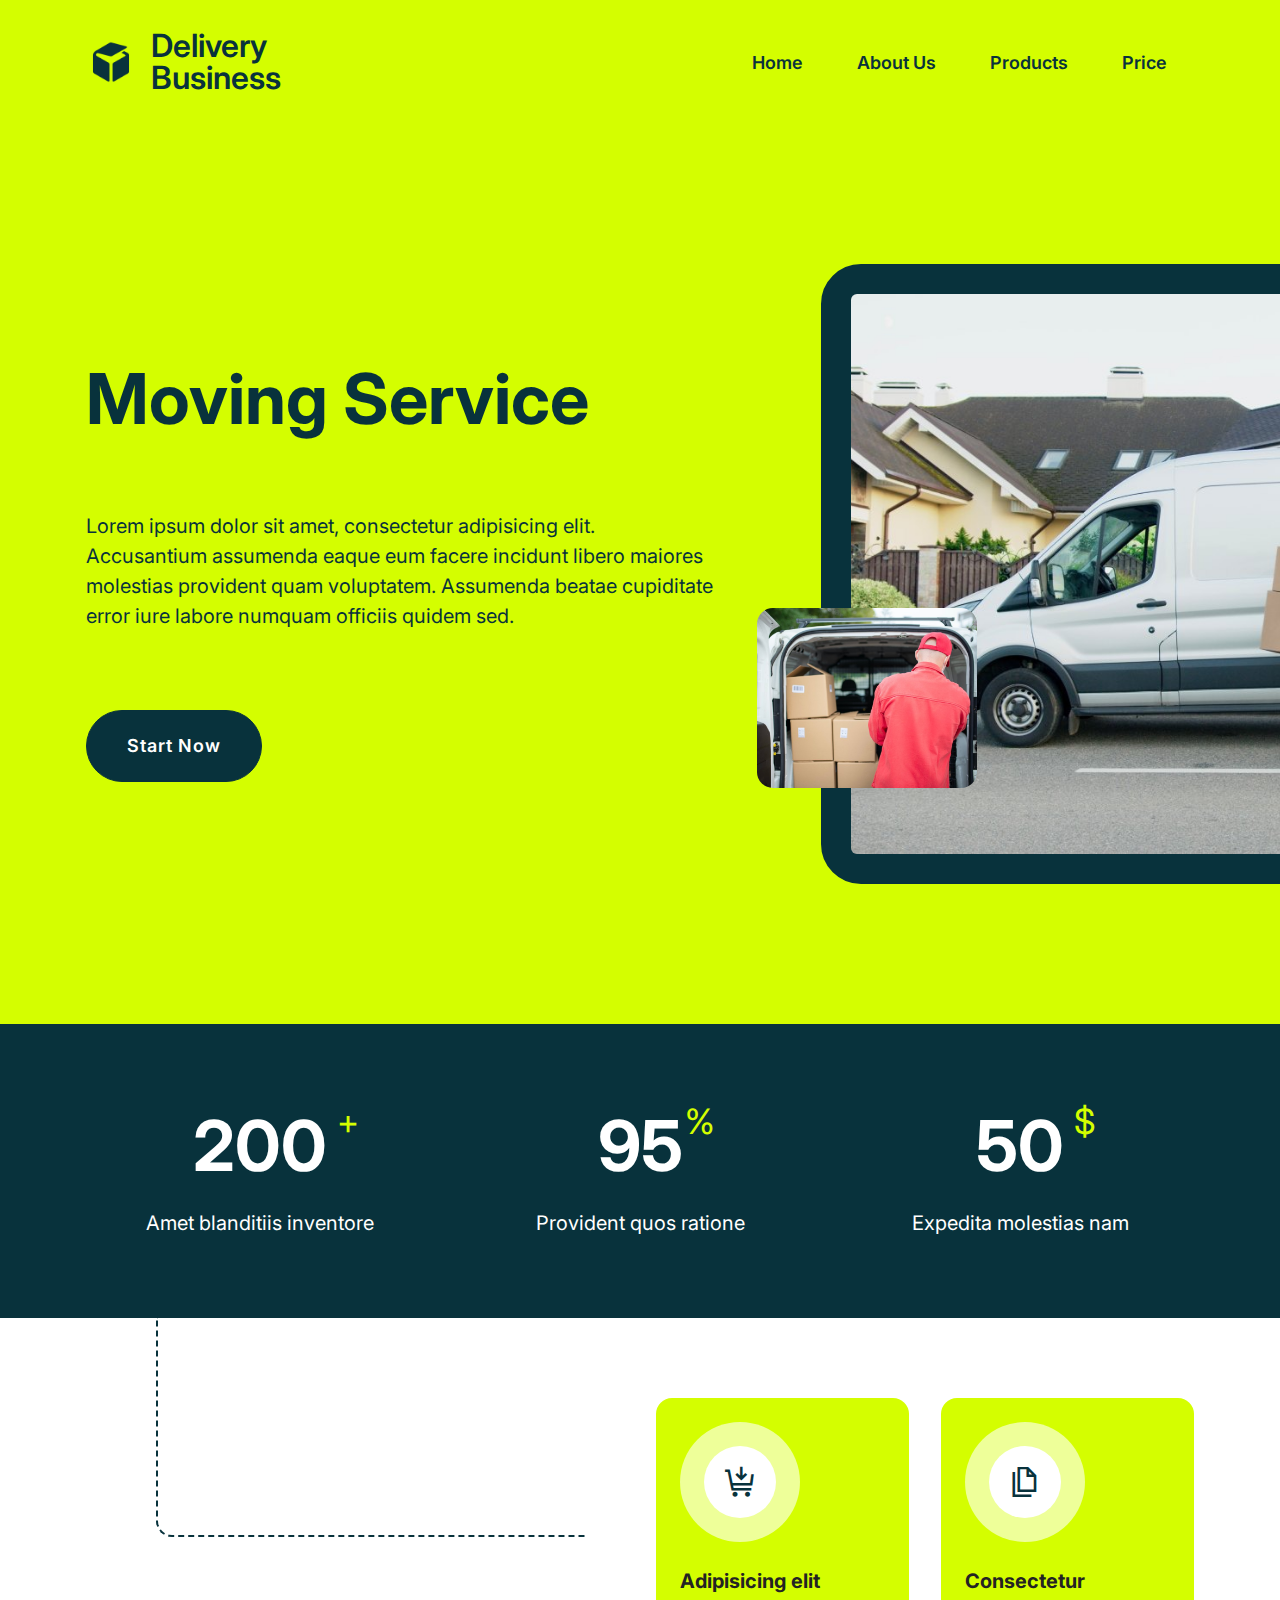
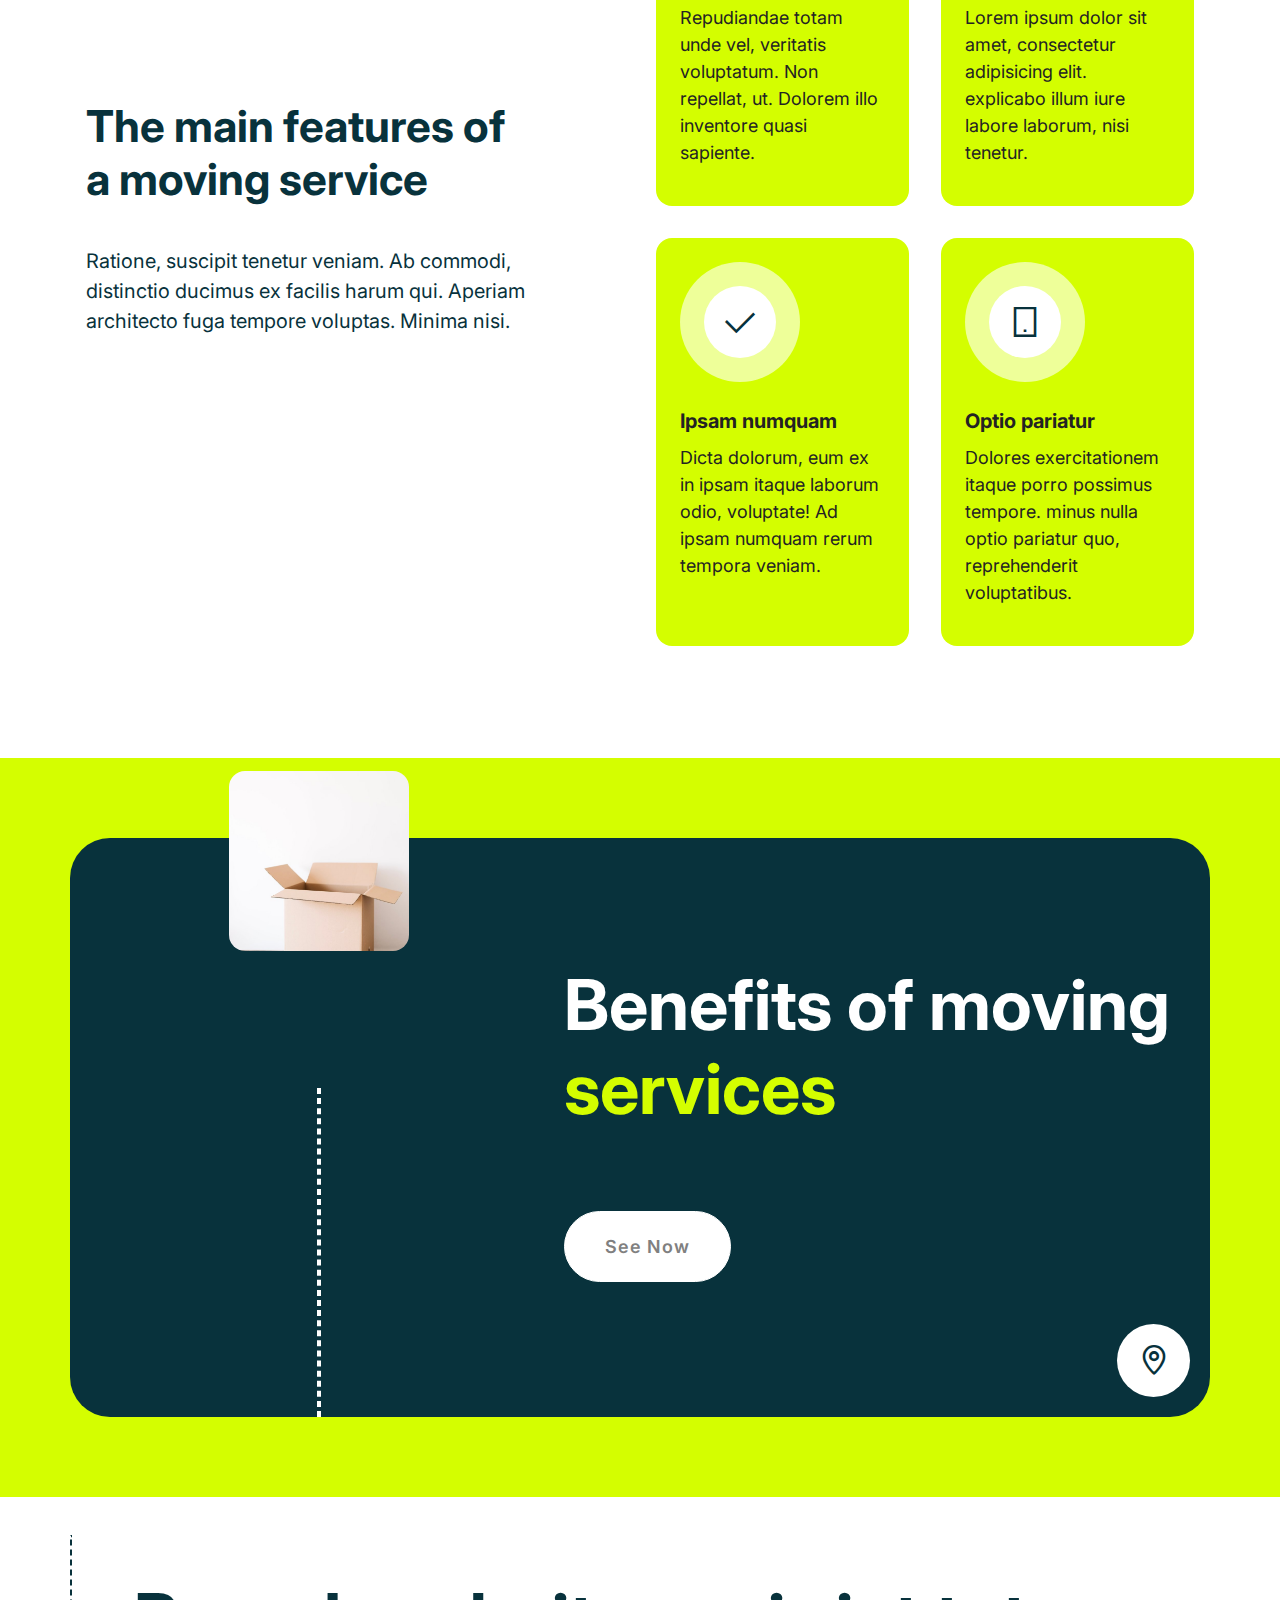
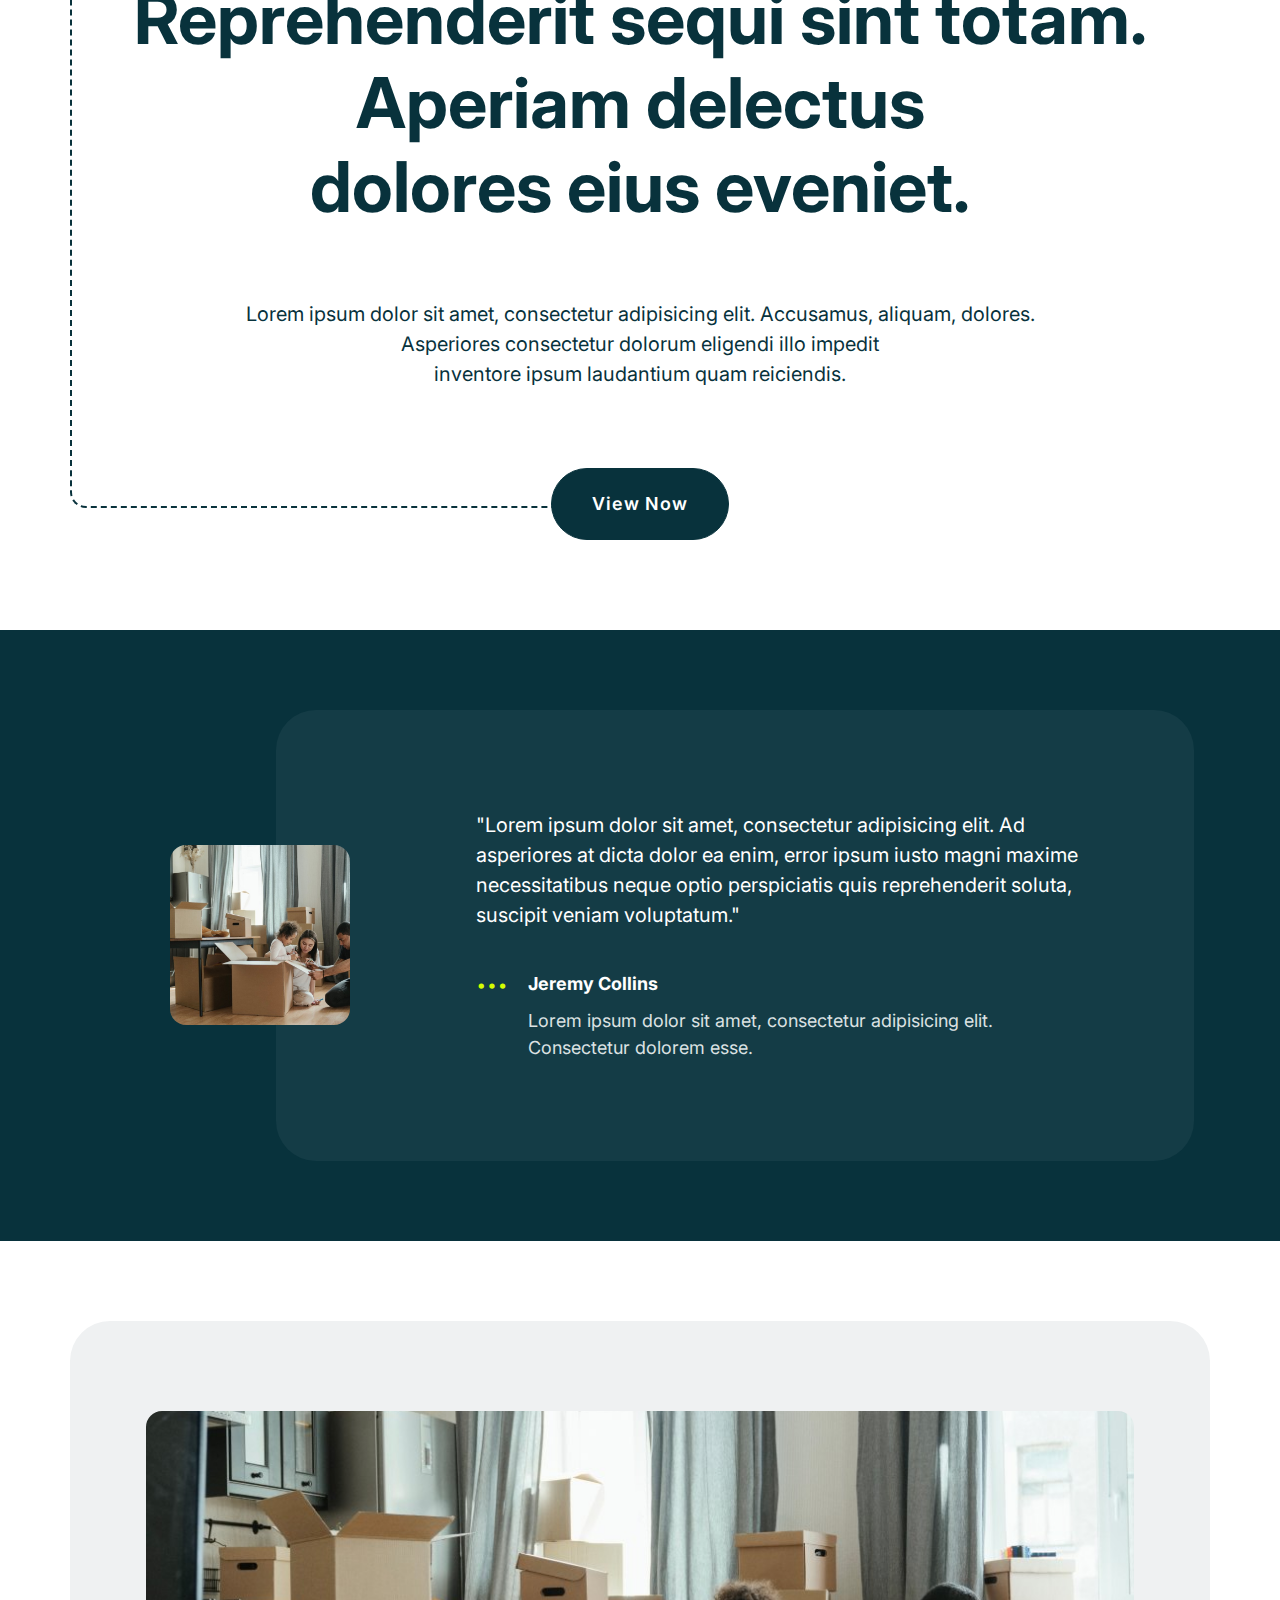
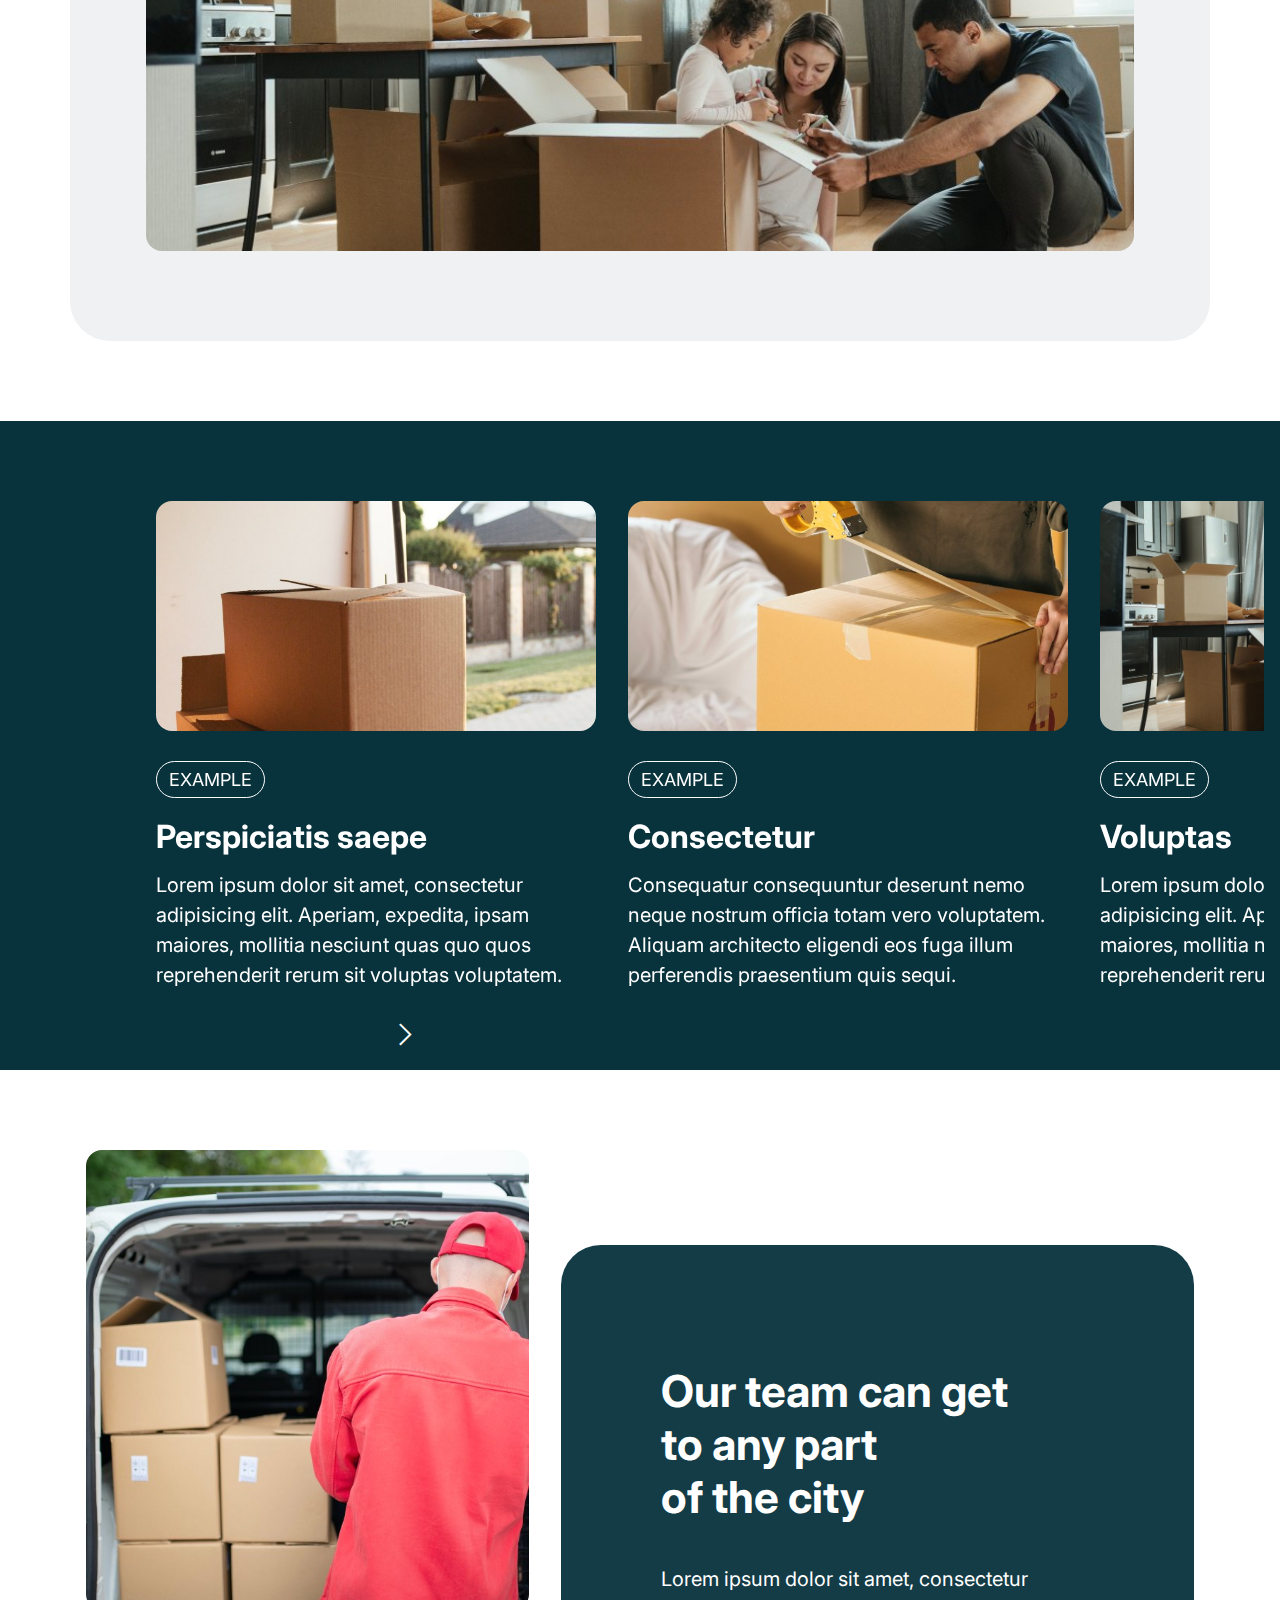
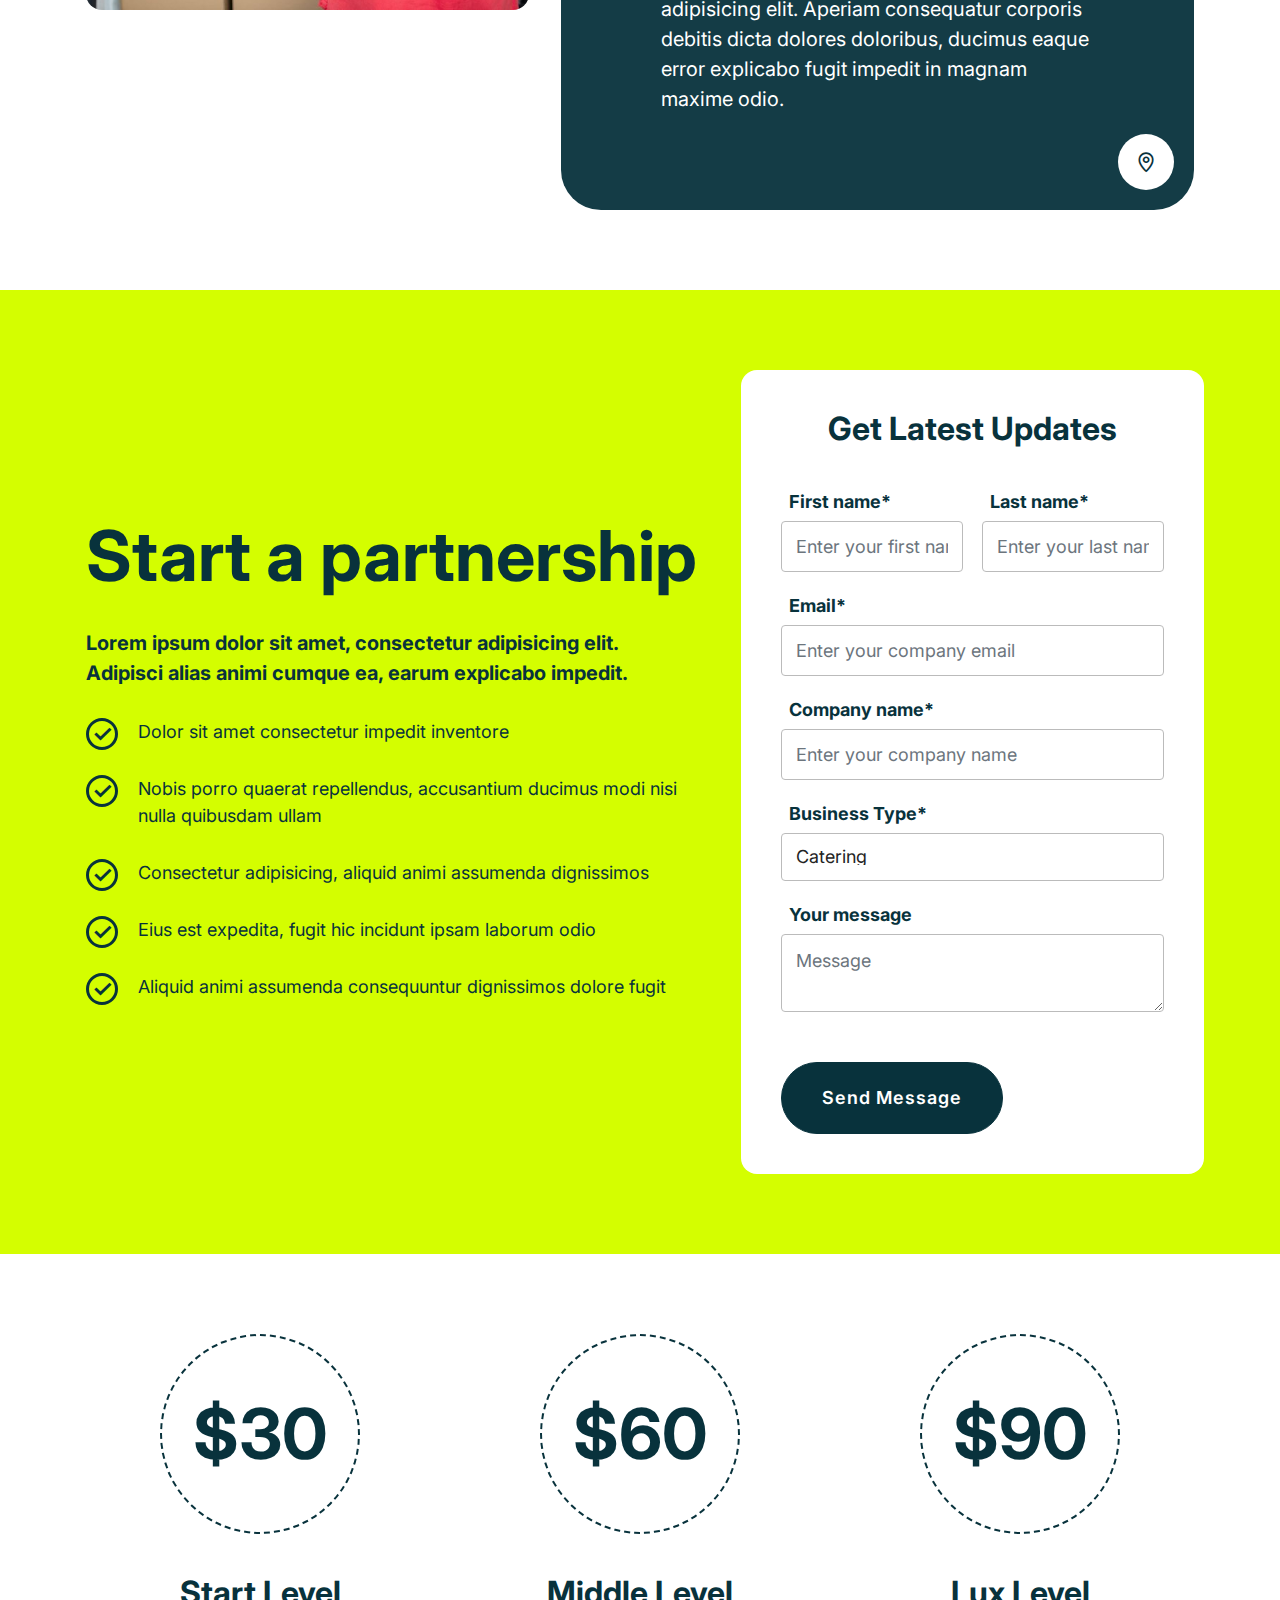
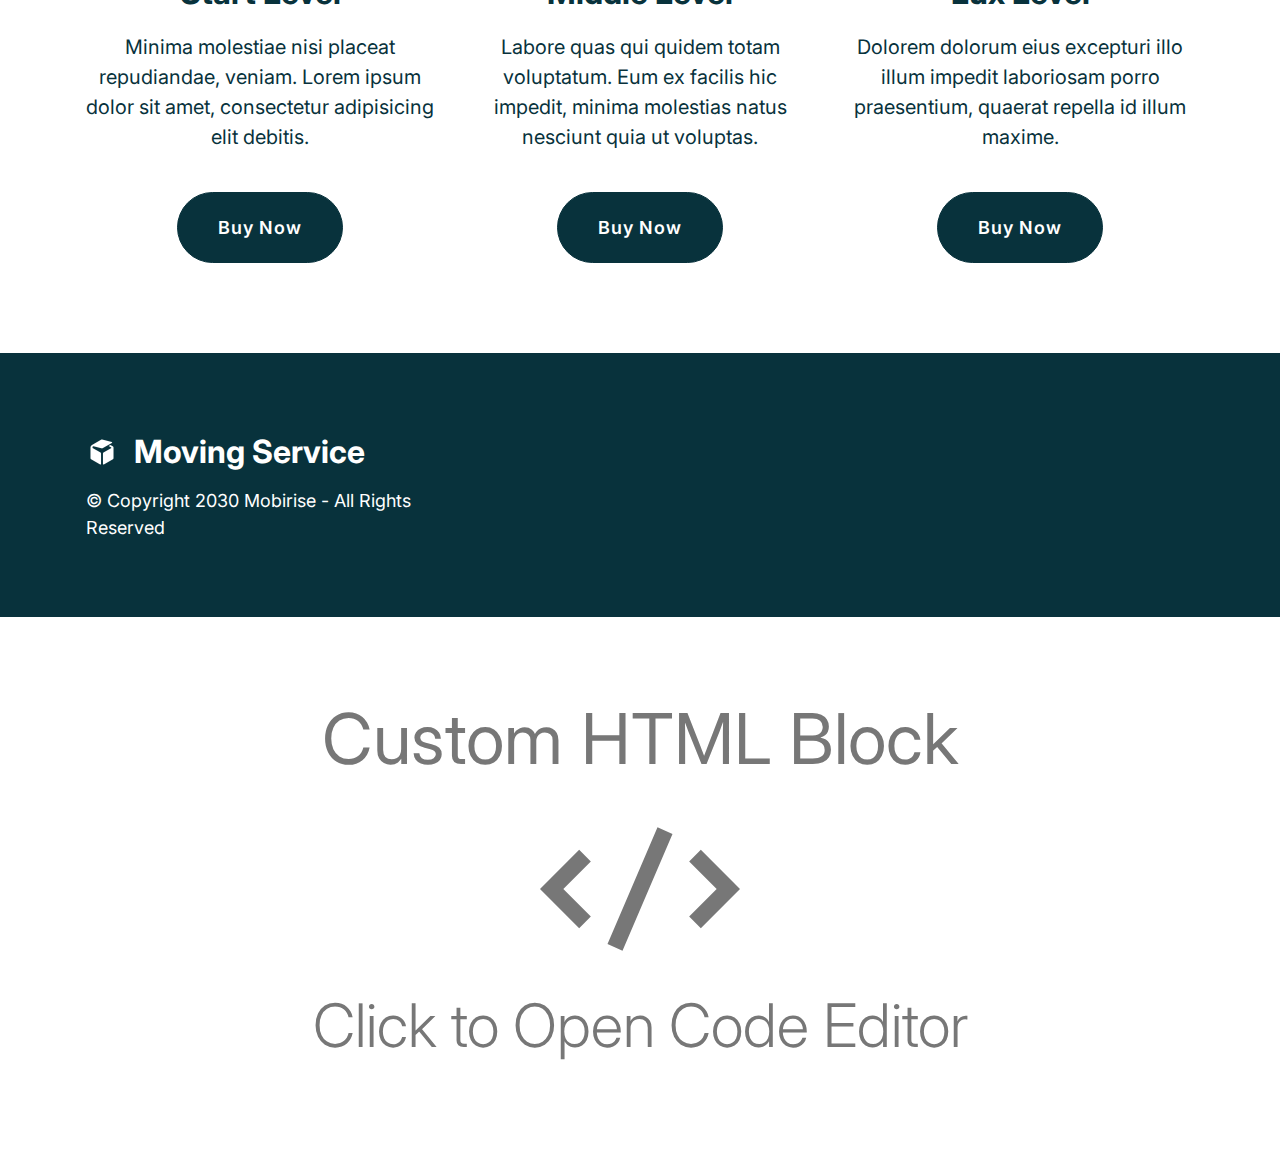
==== commit d4a1d8ec: "create github pages" ====
--- a/index.html
+++ b/index.html
@@ -21,7 +21,7 @@
   <link rel="stylesheet" href="assets/theme/css/style.css">
   <link rel="preload" href="https://fonts.googleapis.com/css?family=Inter:100,200,300,400,500,600,700,800,900&display=swap" as="style" onload="this.onload=null;this.rel='stylesheet'">
   <noscript><link rel="stylesheet" href="https://fonts.googleapis.com/css?family=Inter:100,200,300,400,500,600,700,800,900&display=swap"></noscript>
-  <link rel="preload" as="style" href="assets/mobirise/css/mbr-additional.css?v=8EoHld"><link rel="stylesheet" href="assets/mobirise/css/mbr-additional.css?v=8EoHld" type="text/css">
+  <link rel="preload" as="style" href="assets/mobirise/css/mbr-additional.css?v=1L7XY8"><link rel="stylesheet" href="assets/mobirise/css/mbr-additional.css?v=1L7XY8" type="text/css">
 
   
   
@@ -61,53 +61,17 @@
                         <img src="assets/images/logo.png" alt="">
                     </a>
                 </span>
-                    <span class="navbar-caption-wrap"><a class="navbar-caption display-5" href="file:///Users/macbookvanegbert/Library/Application%20Support/Mobirise.com/Mobirise/ftdafwx_0040gmail_002ecom/addons/elevatem5/components/index.html">Moving <br>Service
-                        </a></span>
+                    <span class="navbar-caption-wrap"><a class="navbar-caption text-primary display-5" href="index.html">Delivery<br>Business<br></a></span>
                 </div>
                 <ul class="navbar-nav nav-dropdown" data-app-modern-menu="true"><li class="nav-item"><a class="nav-link link text-primary display-4" href="file:///Users/macbookvanegbert/Library/Application%20Support/Mobirise.com/Mobirise/ftdafwx_0040gmail_002ecom/addons/elevatem5/components/index.html">Home</a></li>
-                    <li class="nav-item"><a class="nav-link link text-primary display-4" href="#features2-2">About Us</a></li>
-                    <li class="nav-item"><a class="nav-link link text-primary display-4" href="#slider1-8">Our Work</a></li>
-                    <li class="nav-item"><a class="nav-link link text-primary display-4" href="#form1-a">Contacts</a></li></ul>
+                    <li class="nav-item"><a class="nav-link link text-primary display-4" href="#content1-3">About Us</a></li>
+                    <li class="nav-item"><a class="nav-link link text-primary display-4" href="#slider2-8">Products</a></li><li class="nav-item"><a class="nav-link link text-primary display-4" href="#pricing1-a">Price</a></li></ul>
                 
 
                 <div class="mbr-section-btn-main" role="tablist"><a class="btn btn-primary-outline display-4" href="#">
                          Start Now
                     </a></div>
-                <div class="offcanvas_box">
-                    <button class="btn_offcanvas" type="button" data-bs-toggle="offcanvas" data-bs-target="#offcanvasRight" aria-controls="offcanvasRight">
-                        <div class="hamburger">
-                            <span></span>
-                            <span></span>
-                        </div>
-                    </button>
-                    <div class="offcanvas offcanvas-end" tabindex="-1" id="offcanvasRight" aria-labelledby="offcanvasRightLabel">
-                        <div class="offcanvas-header">
-                            <button type="button" class="btn-close text-reset" data-bs-dismiss="offcanvas" aria-label="Close"></button>
-                        </div>
-                        <div class="offcanvas-body">
-                            
-                            <h3 class="mbr-section-subtitle mbr-fonts-style display-5"><strong>Moving Service</strong></h3>
-                            <div class="offcanvas_contact">
-                                <p class="mbr-text mbr-fonts-style display-7">
-                                    Lorem ipsum dolor sit amet, consectetur adipisicing elit. Blanditiis deserunt omnis
-                                    praesentium quidem quis. Ad aliquam aperiam autem deleniti dolore, fugit impedit,
-                                    ipsam, minima nihil quia quod ratione repellat totam.
-                                </p>
-                                <p class="text_widget mbr-fonts-style display-4">
-                                    <a href="#" class="text-info">Mobi@rise.com</a>
-                                    <br><br>
-                                    <a href="tel:12345678900" class="text-info">+1 234-567-8900</a>
-                                </p>
-                            </div>
-                            
-                            <div class="mbr-section-btn">
-                                <a class="btn btn-secondary display-4" href="#">
-                                    View More
-                                </a>
-                            </div>
-                        </div>
-                    </div>
-                </div>
+                
             </div>
         </div>
     </nav>
@@ -639,7 +603,7 @@
                 </div>
             </div>
             <div class="col-12 col-lg-5 mx-auto mbr-form" data-form-type="formoid">
-                <form action="https://mobirise.eu/" method="POST" class="mbr-form form-with-styler" data-form-title="Form Name"><input type="hidden" name="email" data-form-email="true" value="SCp9orerHAs/4MzO+Fl575++wynXfz58IM3m66WPHSNPNAl6e4tl3Gjho8COwK4IpFg5ISkZnpS6Fg6nd5VyzXR9nqquJek+GMXqUTO0asICayOX2j18U+ViiYjNxB7Y.OAhr5RGFVE22UgWctbLuyaEKWV9BohGKTGRkmPc/1pH44qN8D6wib/A5z0aYY3eFm5zFlFdd2LG+cwB6gWTtk0AzubzDuIjNsT+fvTcgpwQXpPD7DzJA/jIPPyVELDuG">
+                <form action="https://mobirise.eu/" method="POST" class="mbr-form form-with-styler" data-form-title="Form Name"><input type="hidden" name="email" data-form-email="true" value="hu/IeWhw6knmiOvkzwdcU70ftXTvei8uyVMkk8tYUQI16hGeLjMn0QUalDkniOgdvM7Jo5qaah0ur7ri08s4FoofoMtFGLTg5fl+82KVRXRoqRJ25frhtNKXq2VgxBk0.NAITx/Tnq/6hoEIfeew7lAj2Zl2ed7yAiIil2sWMPePN8LWz0eUoa49Maa+zmvWotzAlohXltl5Zl+Xh2Qx10CAUH8esOivdNG3egOdfJEN6gfQiKGLbvACG7RPJjQ/G">
                     <div class="row">
                         <div hidden="hidden" data-form-alert="" class="alert alert-success col-12">Thanks for filling
                             out the form!</div>
--- a/assets/mobirise/css/mbr-additional.css
+++ b/assets/mobirise/css/mbr-additional.css
@@ -2549,3 +2549,3759 @@
   font-size: 60px;
   color: #777;
 }
+.cid-tyFt1P0Uva .navbar-dropdown {
+  background-color: #d4fe00 !important;
+  padding: 0;
+}
+.cid-tyFt1P0Uva .navbar.navbar-expand-lg .dropdown .dropdown-menu {
+  background-color: #d4fe00 !important;
+  background: #d4fe00;
+}
+.cid-tyFt1P0Uva .navbar.navbar-expand-lg .dropdown .dropdown-menu .dropdown-submenu {
+  margin: 0;
+  left: 100%;
+}
+@media (max-width: 991px) {
+  .cid-tyFt1P0Uva .menu_box .navbar.opened,
+  .cid-tyFt1P0Uva .menu_box .navbar-collapse {
+    background-color: #d4fe00 !important;
+    transition: all 0s ease 0s;
+  }
+}
+.cid-tyFt1P0Uva .navbar-dropdown {
+  position: relative !important;
+}
+.cid-tyFt1P0Uva .icons-menu-main {
+  display: flex;
+  flex-wrap: wrap;
+  max-width: 150px;
+}
+@media (max-width: 991px) {
+  .cid-tyFt1P0Uva .icons-menu-main {
+    max-width: 100%;
+    margin: 1rem 0 1rem 1rem;
+  }
+}
+@media (max-width: 991px) {
+  .cid-tyFt1P0Uva .mbr-section-btn-main {
+    margin-top: 1rem;
+  }
+}
+.cid-tyFt1P0Uva .btn {
+  min-height: auto;
+  box-shadow: none;
+  margin-top: 0;
+}
+.cid-tyFt1P0Uva .btn:hover {
+  box-shadow: none;
+}
+@media (min-width: 992px) {
+  .cid-tyFt1P0Uva .offcanvas {
+    padding: 12rem 64px 0;
+    width: 50%;
+    background-color: #08323c;
+  }
+  .cid-tyFt1P0Uva .offcanvas_image img {
+    width: auto;
+    object-fit: cover;
+    display: inline-block;
+  }
+  .cid-tyFt1P0Uva .offcanvas-header {
+    position: relative;
+    padding: 0;
+  }
+  .cid-tyFt1P0Uva .offcanvas-header .btn-close {
+    position: absolute;
+    top: -70px;
+    right: 0;
+    width: 35px;
+    height: 30px;
+  }
+  .cid-tyFt1P0Uva .offcanvas-body {
+    text-align: center;
+    padding: 0;
+  }
+  .cid-tyFt1P0Uva .offcanvas-body .mbr-text,
+  .cid-tyFt1P0Uva .offcanvas-body .mbr-section-subtitle {
+    margin-bottom: 32px;
+  }
+  .cid-tyFt1P0Uva .offcanvas-body .offcanvas_contact {
+    margin: 0;
+  }
+  .cid-tyFt1P0Uva .offcanvas_box button.btn_offcanvas {
+    outline: none;
+    width: 40px;
+    height: 40px;
+    cursor: pointer;
+    transition: all 0.2s;
+    position: relative;
+    align-self: center;
+  }
+  .cid-tyFt1P0Uva .offcanvas_box button.btn_offcanvas .hamburger span {
+    position: absolute;
+    right: 0;
+    width: 40px;
+    height: 2px;
+    border-right: 5px;
+    background-color: #08323c;
+  }
+  .cid-tyFt1P0Uva .offcanvas_box button.btn_offcanvas .hamburger span:nth-child(1) {
+    top: 18px;
+    transition: all 0.2s;
+  }
+  .cid-tyFt1P0Uva .offcanvas_box button.btn_offcanvas .hamburger span:nth-child(2) {
+    top: 25px;
+    transition: all 0.2s;
+  }
+  .cid-tyFt1P0Uva .offcanvas_box button.btn_offcanvas:hover .hamburger span {
+    width: 36px;
+  }
+  .cid-tyFt1P0Uva .offcanvas_box button.btn_offcanvas:hover .hamburger span:nth-child(2) {
+    width: 33px;
+    transition-delay: 0.2s;
+  }
+  .cid-tyFt1P0Uva ul.navbar-nav {
+    padding-bottom: 1.5rem;
+  }
+  .cid-tyFt1P0Uva .dropdown-menu .dropdown-toggle[data-toggle="dropdown-submenu"]::after,
+  .cid-tyFt1P0Uva .link.dropdown-toggle::after {
+    display: inline-block;
+    width: 7px;
+    height: 7px;
+    margin-left: .5rem;
+    margin-bottom: 2px;
+    content: "";
+    border: 2px solid;
+    border-left: none;
+    border-top: none;
+    transform: rotate(-45deg);
+  }
+  .cid-tyFt1P0Uva .link.dropdown-toggle::after {
+    padding: 0 !important;
+    transform: rotate(45deg);
+  }
+  .cid-tyFt1P0Uva li.nav-item {
+    position: relative;
+    display: inline-block;
+    padding: 1px 7px !important;
+    vertical-align: middle;
+    line-height: 2em !important;
+    font-weight: 600 !important;
+    text-decoration: none;
+    letter-spacing: 0 !important;
+    z-index: 1;
+  }
+  .cid-tyFt1P0Uva .lg_brand {
+    margin: 0 1rem;
+  }
+}
+.cid-tyFt1P0Uva .nav-item {
+  margin: 4px 15px;
+}
+@media (min-width: 1200px) {
+  .cid-tyFt1P0Uva .nav-item {
+    margin: 4px 20px;
+  }
+}
+@media (max-width: 991px) {
+  .cid-tyFt1P0Uva .nav-item {
+    margin: 0 !important;
+  }
+}
+.cid-tyFt1P0Uva .nav-item .nav-link {
+  transition: all 0.3s ease-out;
+}
+.cid-tyFt1P0Uva .nav-item .nav-link:hover {
+  opacity: .5;
+}
+.cid-tyFt1P0Uva .dropdown-menu {
+  border-radius: 0;
+  box-shadow: none;
+  text-align: left;
+}
+@media (min-width: 992px) {
+  .cid-tyFt1P0Uva .dropdown-menu {
+    padding: 18px 34px 22px;
+    min-width: 250px;
+    top: auto !important;
+    left: -40px !important;
+  }
+  .cid-tyFt1P0Uva .dropdown-menu.dropdown-submenu {
+    left: 215px !important;
+    top: -45% !important;
+  }
+}
+@media (max-width: 991px) {
+  .cid-tyFt1P0Uva .dropdown-menu .dropdown-toggle[data-toggle="dropdown-submenu"]::after,
+  .cid-tyFt1P0Uva .link.dropdown-toggle::after {
+    display: inline-block;
+    width: 7px;
+    height: 7px;
+    margin-left: .5rem;
+    margin-bottom: 2px;
+    content: "";
+    border: 2px solid;
+    border-left: none;
+    border-top: none;
+    transform: rotate(-45deg);
+    right: 15px;
+    position: absolute;
+    margin-top: -2px;
+  }
+  .cid-tyFt1P0Uva .show.dropdown-toggle[aria-expanded="true"]::after {
+    transform: rotate(45deg);
+    margin-top: -4px;
+  }
+  .cid-tyFt1P0Uva .offcanvas_box {
+    display: none;
+  }
+}
+.cid-tyFt1P0Uva .dropdown-item {
+  border: none;
+  font-weight: 300 !important;
+}
+.cid-tyFt1P0Uva .nav-dropdown .link {
+  font-weight: 600 !important;
+  padding: 0 !important;
+  margin: 0 !important;
+}
+.cid-tyFt1P0Uva .nav-dropdown .link.dropdown-toggle::after {
+  margin-left: 0.5rem;
+  margin-top: 0;
+}
+.cid-tyFt1P0Uva .container {
+  display: flex;
+  margin: auto;
+}
+.cid-tyFt1P0Uva .iconfont-wrapper {
+  color: #ffffff;
+  font-size: 17px;
+  margin-right: 10px;
+  margin-bottom: 5px;
+  width: 25px;
+  height: 25px;
+  border-radius: 50%;
+  display: flex;
+  justify-content: center;
+  align-items: center;
+  transition: all 0.2s ease-in-out;
+}
+.cid-tyFt1P0Uva .iconfont-wrapper:last-child {
+  margin-right: 0;
+}
+.cid-tyFt1P0Uva .iconfont-wrapper:hover {
+  opacity: .5;
+}
+.cid-tyFt1P0Uva .navbar-nav {
+  margin: 0 1rem;
+}
+@media (min-width: 992px) {
+  .cid-tyFt1P0Uva .navbar-nav {
+    margin: 0;
+  }
+}
+.cid-tyFt1P0Uva .dropdown-menu,
+.cid-tyFt1P0Uva .navbar.opened {
+  background-color: false !important;
+}
+.cid-tyFt1P0Uva .nav-item:focus,
+.cid-tyFt1P0Uva .nav-link:focus {
+  outline: none;
+}
+.cid-tyFt1P0Uva .dropdown .dropdown-menu .dropdown-item {
+  width: auto;
+  transition: all 0.25s ease-in-out;
+}
+.cid-tyFt1P0Uva .dropdown .dropdown-menu .dropdown-item::after {
+  right: 0.5rem;
+}
+.cid-tyFt1P0Uva .dropdown .dropdown-menu .dropdown-item .mbr-iconfont {
+  margin-right: 0.5rem;
+  vertical-align: sub;
+}
+.cid-tyFt1P0Uva .dropdown .dropdown-menu .dropdown-item .mbr-iconfont:before {
+  display: inline-block;
+  transform: scale(1, 1);
+  transition: all 0.25s ease-in-out;
+}
+.cid-tyFt1P0Uva .collapsed .dropdown-menu .dropdown-item:before {
+  display: none;
+}
+.cid-tyFt1P0Uva .collapsed .dropdown .dropdown-menu .dropdown-item {
+  padding: 0.235em 1.5em 0.235em 1.5em !important;
+  transition: none;
+  margin: 0 !important;
+}
+.cid-tyFt1P0Uva .navbar {
+  min-height: 70px;
+  padding: 20px 0;
+  transition: all 0.3s;
+  border-bottom-width: 0;
+}
+@media (max-width: 992px) {
+  .cid-tyFt1P0Uva .navbar {
+    min-height: 30px;
+    max-height: none;
+  }
+}
+.cid-tyFt1P0Uva .navbar.opened {
+  transition: all 0.3s;
+}
+.cid-tyFt1P0Uva .navbar .dropdown-item {
+  padding: 0;
+  margin: 8px 0;
+}
+.cid-tyFt1P0Uva .navbar .navbar-logo img {
+  max-width: 50px;
+  max-height: 50px;
+  object-fit: contain;
+}
+.cid-tyFt1P0Uva .navbar .navbar-collapse {
+  justify-content: space-between;
+  z-index: 1;
+}
+.cid-tyFt1P0Uva .navbar.collapsed {
+  justify-content: center;
+}
+.cid-tyFt1P0Uva .navbar.collapsed .nav-item .nav-link::before {
+  display: none;
+}
+.cid-tyFt1P0Uva .navbar.collapsed.opened .dropdown-menu {
+  top: 0;
+}
+.cid-tyFt1P0Uva .navbar.collapsed .dropdown-menu .dropdown-submenu {
+  left: 0 !important;
+}
+.cid-tyFt1P0Uva .navbar.collapsed .dropdown-menu .dropdown-item:after {
+  right: auto;
+}
+.cid-tyFt1P0Uva .navbar.collapsed ul.navbar-nav li {
+  margin: auto;
+}
+.cid-tyFt1P0Uva .navbar.collapsed .dropdown-menu .dropdown-item {
+  padding: 0.25rem 1.5rem;
+  text-align: left;
+}
+.cid-tyFt1P0Uva .navbar.collapsed .icons-menu {
+  padding: 0;
+}
+@media (max-width: 991px) {
+  .cid-tyFt1P0Uva .navbar .nav-item {
+    padding: .5rem 0;
+  }
+  .cid-tyFt1P0Uva .navbar .navbar-collapse {
+    padding: 34px 0;
+    border-radius: 25px;
+  }
+  .cid-tyFt1P0Uva .navbar .nav-item .nav-link::before {
+    display: none;
+  }
+  .cid-tyFt1P0Uva .navbar.opened .dropdown-menu {
+    top: 0;
+  }
+  .cid-tyFt1P0Uva .navbar .dropdown-menu {
+    padding: 6px 0 6px 15px;
+  }
+  .cid-tyFt1P0Uva .navbar .dropdown-menu .dropdown-submenu {
+    left: 0 !important;
+  }
+  .cid-tyFt1P0Uva .navbar .dropdown-menu .dropdown-item:after {
+    right: auto;
+    margin-top: -0.4rem;
+  }
+  .cid-tyFt1P0Uva .navbar .navbar-logo img {
+    height: 3rem !important;
+  }
+  .cid-tyFt1P0Uva .navbar ul.navbar-nav {
+    overflow: hidden;
+  }
+  .cid-tyFt1P0Uva .navbar ul.navbar-nav li {
+    margin: 0;
+  }
+  .cid-tyFt1P0Uva .navbar .dropdown-menu .dropdown-item {
+    padding: 0 !important;
+    margin: 0;
+    margin-top: 8px;
+    text-align: left;
+  }
+  .cid-tyFt1P0Uva .navbar .navbar-brand {
+    flex-shrink: initial;
+    flex-basis: auto;
+    word-break: break-word;
+    padding-right: 2rem;
+  }
+  .cid-tyFt1P0Uva .navbar .navbar-toggler {
+    flex-basis: auto;
+  }
+  .cid-tyFt1P0Uva .navbar .icons-menu {
+    padding: 0;
+  }
+}
+.cid-tyFt1P0Uva .navbar.navbar-short {
+  min-height: 60px;
+}
+.cid-tyFt1P0Uva .navbar.navbar-short .navbar-logo img {
+  height: 2.5rem !important;
+}
+.cid-tyFt1P0Uva .navbar.navbar-short .navbar-brand {
+  min-height: 60px;
+  padding: 0;
+}
+.cid-tyFt1P0Uva .navbar-brand {
+  min-height: 70px;
+  flex-shrink: 0;
+  align-items: center;
+  margin-right: 0;
+  padding: 10px 0;
+  transition: all 0.3s;
+  word-break: break-word;
+  z-index: 1;
+}
+.cid-tyFt1P0Uva .navbar-brand .navbar-caption {
+  line-height: inherit !important;
+  font-weight: 600;
+}
+.cid-tyFt1P0Uva .navbar-brand .navbar-logo a {
+  outline: none;
+}
+.cid-tyFt1P0Uva .dropdown-item.active,
+.cid-tyFt1P0Uva .dropdown-item:active {
+  background-color: transparent;
+}
+.cid-tyFt1P0Uva .navbar-expand-lg .navbar-nav .nav-link {
+  padding: 0;
+}
+.cid-tyFt1P0Uva .nav-dropdown .link.dropdown-toggle {
+  margin-right: 1.667em;
+}
+.cid-tyFt1P0Uva .nav-dropdown .link.dropdown-toggle[aria-expanded="true"] {
+  margin-right: 0;
+  padding: 0.667em 1.667em;
+}
+.cid-tyFt1P0Uva .navbar .dropdown.open > .dropdown-menu {
+  display: block;
+}
+.cid-tyFt1P0Uva ul.navbar-nav {
+  flex-wrap: wrap;
+  padding: 0;
+}
+.cid-tyFt1P0Uva .navbar-buttons {
+  text-align: center;
+  min-width: 170px;
+}
+.cid-tyFt1P0Uva button.navbar-toggler {
+  outline: none;
+  width: 48px;
+  height: 48px;
+  border-radius: 50%;
+  cursor: pointer;
+  transition: all 0.2s;
+  position: relative;
+  align-self: center;
+  color: #d4fe00;
+  background: #ffffff;
+}
+.cid-tyFt1P0Uva button.navbar-toggler .hamburger span {
+  position: absolute;
+  right: 10px;
+  margin-top: 14px;
+  width: 26px;
+  height: 2px;
+  border-right: 5px;
+  background-color: #08323c;
+}
+.cid-tyFt1P0Uva button.navbar-toggler .hamburger span:nth-child(1) {
+  top: 0;
+  transition: all 0.2s;
+}
+.cid-tyFt1P0Uva button.navbar-toggler .hamburger span:nth-child(2) {
+  top: 8px;
+  transition: all 0.15s;
+}
+.cid-tyFt1P0Uva button.navbar-toggler .hamburger span:nth-child(3) {
+  top: 8px;
+  transition: all 0.15s;
+}
+.cid-tyFt1P0Uva button.navbar-toggler .hamburger span:nth-child(4) {
+  top: 16px;
+  transition: all 0.2s;
+}
+.cid-tyFt1P0Uva nav.opened .hamburger span:nth-child(1) {
+  top: 8px;
+  width: 0;
+  opacity: 0;
+  right: 50%;
+  transition: all 0.2s;
+}
+.cid-tyFt1P0Uva nav.opened .hamburger span:nth-child(2) {
+  transform: rotate(45deg);
+  transition: all 0.25s;
+}
+.cid-tyFt1P0Uva nav.opened .hamburger span:nth-child(3) {
+  transform: rotate(-45deg);
+  transition: all 0.25s;
+}
+.cid-tyFt1P0Uva nav.opened .hamburger span:nth-child(4) {
+  top: 8px;
+  width: 0;
+  opacity: 0;
+  right: 50%;
+  transition: all 0.2s;
+}
+.cid-tyFt1P0Uva a.nav-link {
+  display: flex;
+  align-items: center;
+  justify-content: flex-start;
+}
+.cid-tyFt1P0Uva .icons-menu {
+  flex-wrap: nowrap;
+  display: flex;
+  padding: 0;
+  text-align: center;
+  margin-bottom: 35px;
+}
+@media screen and (-ms-high-contrast: active), (-ms-high-contrast: none) {
+  .cid-tyFt1P0Uva .navbar {
+    height: 70px;
+  }
+  .cid-tyFt1P0Uva .navbar.opened {
+    height: auto;
+  }
+  .cid-tyFt1P0Uva .nav-item .nav-link:hover::before {
+    width: 175%;
+    max-width: calc(100% + 2rem);
+    left: -1rem;
+  }
+}
+.cid-tyFt1P0Uva .navbar-dropdown .navbar-logo {
+  margin-right: 15px;
+}
+.cid-tyFt1P0Uva .container-fluid {
+  padding-left: 20px;
+  padding-right: 20px;
+}
+@media (min-width: 992px) {
+  .cid-tyFt1P0Uva .container-fluid {
+    padding-left: 72px;
+    padding-right: 72px;
+  }
+}
+.cid-tyFt1P0Uva .mbr-section-btn-main {
+  padding-top: 5px;
+}
+.cid-tyFt1P0Uva .mbr-section-btn-main .btn {
+  margin: 0 4px 4px 4px;
+}
+@media (max-width: 992px) {
+  .cid-tyFt1P0Uva .mbr-section-btn-main .btn {
+    margin: 0 16px 4px;
+  }
+}
+@media (max-width: 1400px) {
+  .cid-tyFt1P0Uva .mbr-section-btn-main .btn {
+    padding: 20px;
+    margin-bottom: 14px;
+  }
+}
+.cid-tyFt1P0Uva .navbar-caption:hover {
+  opacity: .5;
+}
+@media (min-width: 992px) {
+  .cid-tyFt1P0Uva .dropdown-menu.dropdown-submenu {
+    left: 175px !important;
+    top: -45% !important;
+  }
+}
+.cid-tyFt1P0Uva .text_widget {
+  margin-bottom: 32px;
+}
+.cid-tyFt1P0Uva .text_widget a {
+  transition: all 0.3s ease-out;
+}
+.cid-tyFt1P0Uva .text_widget a:hover {
+  color: #d4fe00 !important;
+}
+.cid-tyFt1P0Uva .mbr-section-subtitle {
+  color: #ffffff;
+  text-align: left;
+}
+.cid-tyFt1P0Uva .navbar-caption {
+  color: #08323C;
+}
+.cid-tyFt1P0Uva .mbr-text {
+  color: #ffffff;
+  text-align: left;
+}
+.cid-tyFt1P0Uva .mbr-section-subtitle,
+.cid-tyFt1P0Uva .text_widget,
+.cid-tyFt1P0Uva .mbr-section-btn {
+  text-align: left;
+}
+.cid-tyFt1P0Uva a[class*="text-"]:not(.nav-link):not(.dropdown-item):not([role]):not(.navbar-caption):hover {
+  background-image: none;
+}
+.cid-tyFt2p46ho {
+  background-color: #d4fe00;
+}
+.cid-tyFt2p46ho .mbr-fallback-image.disabled {
+  display: none;
+}
+.cid-tyFt2p46ho .mbr-fallback-image {
+  display: block;
+  background-size: cover;
+  background-position: center center;
+  width: 100%;
+  height: 100%;
+  position: absolute;
+  top: 0;
+}
+@media (max-width: 992px) {
+  .cid-tyFt2p46ho .container {
+    padding: 0 16px;
+  }
+}
+.cid-tyFt2p46ho .title-wrapper {
+  position: relative;
+  padding: 0 200px;
+}
+@media (max-width: 992px) {
+  .cid-tyFt2p46ho .title-wrapper {
+    padding: 0;
+  }
+}
+.cid-tyFt2p46ho .title-wrapper .title-wrap .mbr-section-title {
+  margin-bottom: 70px;
+}
+@media (max-width: 992px) {
+  .cid-tyFt2p46ho .title-wrapper .title-wrap .mbr-section-title {
+    margin-bottom: 40px;
+  }
+}
+@media (max-width: 768px) {
+  .cid-tyFt2p46ho .title-wrapper .title-wrap .mbr-section-title {
+    margin-bottom: 20px;
+  }
+}
+.cid-tyFt2p46ho .title-wrapper .title-wrap .text-wrap {
+  padding: 0 40px;
+}
+@media (max-width: 992px) {
+  .cid-tyFt2p46ho .title-wrapper .title-wrap .text-wrap {
+    padding: 0;
+  }
+}
+.cid-tyFt2p46ho .title-wrapper .title-wrap .text-wrap .mbr-text {
+  margin-bottom: 25px;
+}
+@media (max-width: 992px) {
+  .cid-tyFt2p46ho .title-wrapper .title-wrap .text-wrap .mbr-text {
+    margin-bottom: 10px;
+  }
+}
+.cid-tyFt2p46ho .title-wrapper .title-wrap .text-wrap .mbr-desc {
+  margin: 25px 0 0;
+}
+@media (max-width: 992px) {
+  .cid-tyFt2p46ho .title-wrapper .title-wrap .text-wrap .mbr-desc {
+    margin: 10px 0 0;
+  }
+}
+.cid-tyFt2p46ho .title-wrapper img {
+  position: absolute;
+  width: 180px;
+  height: 180px;
+  object-fit: cover;
+  border-radius: 16px;
+  z-index: 1;
+}
+@media (max-width: 992px) {
+  .cid-tyFt2p46ho .title-wrapper img {
+    display: none;
+  }
+}
+.cid-tyFt2p46ho .title-wrapper .image_1 {
+  top: 0;
+  left: 0;
+}
+.cid-tyFt2p46ho .title-wrapper .image_2 {
+  right: 0;
+  top: 4rem;
+}
+.cid-tyFt2p46ho .title-wrapper .image_3 {
+  bottom: -3rem;
+  right: 3rem;
+}
+.cid-tyFt2p46ho .title-wrapper .image_4 {
+  bottom: -6rem;
+  left: 4rem;
+}
+.cid-tyFt2p46ho .title-wrapper .line_1 {
+  position: absolute;
+  top: 0;
+  left: 7rem;
+  width: 1px;
+  height: 100%;
+  border-left: 2px dashed #08323c;
+}
+@media (max-width: 992px) {
+  .cid-tyFt2p46ho .title-wrapper .line_1 {
+    display: none;
+  }
+}
+.cid-tyFt2p46ho .title-wrapper .line_2 {
+  position: absolute;
+  top: 5rem;
+  right: 3rem;
+  width: 1px;
+  height: 80%;
+  border-left: 2px solid #08323c;
+}
+@media (max-width: 992px) {
+  .cid-tyFt2p46ho .title-wrapper .line_2 {
+    display: none;
+  }
+}
+.cid-tyFt2p46ho .mbr-section-title {
+  color: #08323C;
+}
+.cid-tyFt2p46ho .mbr-text {
+  color: #08323C;
+  text-align: center;
+}
+.cid-tyFt2p46ho .mbr-desc {
+  color: #08323C;
+  text-align: center;
+}
+.cid-tyFt2p46ho .mbr-section-title,
+.cid-tyFt2p46ho .mbr-section-btn {
+  text-align: center;
+}
+.cid-tyFtbRCSka {
+  padding-top: 5rem;
+  padding-bottom: 5rem;
+  background-color: #08323c;
+}
+.cid-tyFtbRCSka .mbr-fallback-image.disabled {
+  display: none;
+}
+.cid-tyFtbRCSka .mbr-fallback-image {
+  display: block;
+  background-size: cover;
+  background-position: center center;
+  width: 100%;
+  height: 100%;
+  position: absolute;
+  top: 0;
+}
+@media (max-width: 992px) {
+  .cid-tyFtbRCSka .container {
+    padding: 0 16px;
+  }
+}
+.cid-tyFtbRCSka .title-wrapper .mbr-section-title {
+  margin-bottom: 70px;
+}
+@media (max-width: 992px) {
+  .cid-tyFtbRCSka .title-wrapper .mbr-section-title {
+    margin-bottom: 40px;
+  }
+}
+.cid-tyFtbRCSka .title-wrapper .mbr-section-title span {
+  color: #d4fe00;
+}
+.cid-tyFtbRCSka .text-wrapper .mbr-text {
+  margin-bottom: 0;
+}
+@media (max-width: 992px) {
+  .cid-tyFtbRCSka .text-wrapper .mbr-text {
+    margin-bottom: 24px;
+  }
+}
+.cid-tyFtbRCSka .mbr-section-title {
+  color: #ffffff;
+}
+.cid-tyFtbRCSka .mbr-text {
+  color: #ffffff;
+}
+.cid-tyFt6jTGuI {
+  padding-top: 5rem;
+  padding-bottom: 5rem;
+  overflow: hidden;
+  background-color: #ffffff;
+}
+.cid-tyFt6jTGuI .mbr-fallback-image.disabled {
+  display: none;
+}
+.cid-tyFt6jTGuI .mbr-fallback-image {
+  display: block;
+  background-size: cover;
+  background-position: center center;
+  width: 100%;
+  height: 100%;
+  position: absolute;
+  top: 0;
+}
+@media (max-width: 992px) {
+  .cid-tyFt6jTGuI .container {
+    padding: 0 16px;
+  }
+}
+.cid-tyFt6jTGuI .title-wrapper {
+  position: relative;
+  padding-right: 70px;
+}
+@media (max-width: 992px) {
+  .cid-tyFt6jTGuI .title-wrapper {
+    padding-right: 0;
+  }
+}
+.cid-tyFt6jTGuI .title-wrapper .mbr-section-title {
+  margin-bottom: 40px;
+}
+@media (max-width: 768px) {
+  .cid-tyFt6jTGuI .title-wrapper .mbr-section-title {
+    margin-bottom: 20px;
+  }
+}
+.cid-tyFt6jTGuI .title-wrapper .mbr-text {
+  margin-bottom: 40px;
+}
+@media (max-width: 768px) {
+  .cid-tyFt6jTGuI .title-wrapper .mbr-text {
+    margin-bottom: 20px;
+  }
+}
+.cid-tyFt6jTGuI .title-wrapper .line {
+  position: absolute;
+  left: 70px;
+  width: 1px;
+  height: 100vh;
+  border-left: 2px dashed #08323c;
+}
+@media (max-width: 992px) {
+  .cid-tyFt6jTGuI .title-wrapper .line {
+    display: none;
+  }
+}
+.cid-tyFt6jTGuI .card {
+  margin-bottom: 70px;
+}
+@media (max-width: 992px) {
+  .cid-tyFt6jTGuI .card {
+    margin-bottom: 40px;
+  }
+}
+.cid-tyFt6jTGuI .card .icon-wrapper {
+  margin-bottom: 24px;
+}
+@media (max-width: 992px) {
+  .cid-tyFt6jTGuI .card .icon-wrapper {
+    margin-bottom: 16px;
+  }
+}
+.cid-tyFt6jTGuI .card .icon-wrapper .icon-wrap {
+  position: relative;
+  display: inline-flex;
+  align-items: center;
+  justify-content: center;
+  width: 120px;
+  height: 120px;
+  border-radius: 100%;
+}
+.cid-tyFt6jTGuI .card .icon-wrapper .icon-wrap:before {
+  content: '';
+  position: absolute;
+  top: 0;
+  left: 0;
+  width: 100%;
+  height: 100%;
+  background-color: #d4fe00;
+  opacity: .2;
+  border-radius: 100%;
+}
+.cid-tyFt6jTGuI .card .icon-wrapper .icon-wrap .mbr-iconfont {
+  display: flex;
+  align-items: center;
+  justify-content: center;
+  width: 72px;
+  height: 72px;
+  font-size: 30px;
+  background-color: #d4fe00;
+  color: #08323c;
+  border-radius: 100%;
+  z-index: 1;
+}
+.cid-tyFt6jTGuI .card .content-wrapper .mbr-section-title {
+  margin-bottom: 16px;
+}
+.cid-tyFt6jTGuI .card .content-wrapper .mbr-text {
+  margin-bottom: 0;
+}
+.cid-tyFt6jTGuI .mbr-section-title {
+  color: #08323C;
+}
+.cid-tyFt6jTGuI .mbr-text {
+  color: #08323C;
+}
+.cid-tyFtfVupcf {
+  padding-top: 5rem;
+  padding-bottom: 5rem;
+  background-color: #08323c;
+}
+.cid-tyFtfVupcf .mbr-fallback-image.disabled {
+  display: none;
+}
+.cid-tyFtfVupcf .mbr-fallback-image {
+  display: block;
+  background-size: cover;
+  background-position: center center;
+  width: 100%;
+  height: 100%;
+  position: absolute;
+  top: 0;
+}
+@media (max-width: 992px) {
+  .cid-tyFtfVupcf .container {
+    padding: 0 16px;
+  }
+}
+.cid-tyFtfVupcf .text-wrapper {
+  display: flex;
+  flex-direction: column;
+  justify-content: center;
+  height: 100%;
+}
+@media (max-width: 992px) {
+  .cid-tyFtfVupcf .text-wrapper {
+    margin-bottom: 40px;
+    height: auto;
+  }
+}
+.cid-tyFtfVupcf .text-wrapper .text-wrap .mbr-section-title {
+  margin-bottom: 40px;
+}
+@media (max-width: 992px) {
+  .cid-tyFtfVupcf .text-wrapper .text-wrap .mbr-section-title {
+    margin-bottom: 30px;
+  }
+}
+.cid-tyFtfVupcf .text-wrapper .text-wrap .mbr-text {
+  margin-bottom: 60px;
+}
+@media (max-width: 992px) {
+  .cid-tyFtfVupcf .text-wrapper .text-wrap .mbr-text {
+    margin-bottom: 20px;
+  }
+}
+.cid-tyFtfVupcf .image-wrapper {
+  position: relative;
+  margin: 0 100px;
+  height: 100%;
+  display: flex;
+  flex-direction: column;
+  align-items: center;
+  justify-content: center;
+}
+@media (max-width: 1200px) {
+  .cid-tyFtfVupcf .image-wrapper {
+    margin: 0 20px;
+  }
+}
+@media (max-width: 992px) {
+  .cid-tyFtfVupcf .image-wrapper {
+    margin: 0;
+  }
+}
+.cid-tyFtfVupcf .image-wrapper .image_1 {
+  position: absolute;
+  top: 0;
+  right: 0;
+  height: 180px;
+  width: 180px;
+  object-fit: cover;
+  border-radius: 16px;
+  z-index: 1;
+}
+@media (max-width: 992px) {
+  .cid-tyFtfVupcf .image-wrapper .image_1 {
+    position: static;
+    margin-bottom: 20px;
+  }
+}
+.cid-tyFtfVupcf .image-wrapper .image_2 {
+  position: absolute;
+  top: 90px;
+  left: 0;
+  width: 220px;
+  height: 160px;
+  object-fit: cover;
+  border-radius: 16px;
+  z-index: 1;
+}
+@media (max-width: 992px) {
+  .cid-tyFtfVupcf .image-wrapper .image_2 {
+    position: static;
+    margin-bottom: 20px;
+  }
+}
+.cid-tyFtfVupcf .image-wrapper .image_3 {
+  width: 70%;
+  height: 215px;
+  margin-top: 65%;
+  object-fit: cover;
+  border-radius: 16px;
+  z-index: 1;
+}
+@media (max-width: 992px) {
+  .cid-tyFtfVupcf .image-wrapper .image_3 {
+    position: static;
+    margin-top: 0;
+    margin-bottom: 20px;
+  }
+}
+.cid-tyFtfVupcf .image-wrapper .container-wrap {
+  position: absolute;
+  top: 1rem;
+  left: 40px;
+  height: 100%;
+  width: 81%;
+  border: 2px dashed #ffffff;
+  border-top: 2px solid #ffffff;
+  border-right: 2px solid #ffffff;
+  border-radius: 16px;
+}
+@media (max-width: 992px) {
+  .cid-tyFtfVupcf .image-wrapper .container-wrap {
+    display: none;
+  }
+}
+.cid-tyFtfVupcf .mbr-section-title {
+  color: #ffffff;
+}
+.cid-tyFtfVupcf .mbr-text {
+  color: #ffffff;
+}
+.cid-tyFth2iO0q {
+  padding-top: 5rem;
+  padding-bottom: 5rem;
+  background-color: #ffffff;
+}
+.cid-tyFth2iO0q .mbr-fallback-image.disabled {
+  display: none;
+}
+.cid-tyFth2iO0q .mbr-fallback-image {
+  display: block;
+  background-size: cover;
+  background-position: center center;
+  width: 100%;
+  height: 100%;
+  position: absolute;
+  top: 0;
+}
+@media (max-width: 992px) {
+  .cid-tyFth2iO0q .container {
+    padding: 0 16px;
+  }
+}
+.cid-tyFth2iO0q .image-wrapper {
+  position: relative;
+  display: flex;
+  justify-content: center;
+  align-items: center;
+  background-color: #dce2e3;
+  margin: 40px 70px 40px 0;
+  height: 290px;
+}
+@media (max-width: 992px) {
+  .cid-tyFth2iO0q .image-wrapper {
+    margin: 40px 0 80px 0;
+    height: 250px;
+  }
+}
+.cid-tyFth2iO0q .image-wrapper img {
+  position: absolute;
+  height: 400px;
+  border-radius: 16px;
+  object-fit: cover;
+  width: 80%;
+}
+@media (max-width: 768px) {
+  .cid-tyFth2iO0q .image-wrapper img {
+    height: 300px;
+  }
+}
+.cid-tyFth2iO0q .text-wrapper .mbr-section-title {
+  margin-bottom: 40px;
+}
+@media (max-width: 768px) {
+  .cid-tyFth2iO0q .text-wrapper .mbr-section-title {
+    margin-bottom: 20px;
+  }
+}
+.cid-tyFth2iO0q .text-wrapper .mbr-desc {
+  margin-bottom: 40px;
+}
+@media (max-width: 768px) {
+  .cid-tyFth2iO0q .text-wrapper .mbr-desc {
+    margin-bottom: 20px;
+  }
+}
+.cid-tyFth2iO0q .text-wrapper .mbr-text {
+  margin-bottom: 40px;
+}
+@media (max-width: 768px) {
+  .cid-tyFth2iO0q .text-wrapper .mbr-text {
+    margin-bottom: 20px;
+  }
+}
+.cid-tyFtjWiJ3h {
+  padding-top: 5rem;
+  padding-bottom: 5rem;
+  background-color: #d4fe00;
+}
+.cid-tyFtjWiJ3h .mbr-fallback-image.disabled {
+  display: none;
+}
+.cid-tyFtjWiJ3h .mbr-fallback-image {
+  display: block;
+  background-size: cover;
+  background-position: center center;
+  width: 100%;
+  height: 100%;
+  position: absolute;
+  top: 0;
+}
+@media (max-width: 992px) {
+  .cid-tyFtjWiJ3h .container {
+    padding: 0 16px;
+  }
+}
+.cid-tyFtjWiJ3h .row {
+  justify-content: center;
+}
+.cid-tyFtjWiJ3h .title-wrapper .mbr-section-title {
+  margin-bottom: 40px;
+}
+.cid-tyFtjWiJ3h .image-wrapper {
+  margin-bottom: 40px;
+}
+.cid-tyFtjWiJ3h .image-wrapper img {
+  height: 360px;
+  object-fit: cover;
+  border-radius: 40px;
+}
+@media (max-width: 768px) {
+  .cid-tyFtjWiJ3h .image-wrapper img {
+    height: 280px;
+  }
+}
+.cid-tyFtjWiJ3h .desc-wrapper .mbr-desc {
+  margin-bottom: 0;
+}
+.cid-tyFtjWiJ3h .mbr-section-title {
+  color: #08323C;
+  text-align: center;
+}
+.cid-tyFtjWiJ3h .mbr-desc {
+  color: #08323C;
+  text-align: center;
+}
+.cid-tyFtlSQIvi {
+  padding-top: 5rem;
+  padding-bottom: 5rem;
+  background-color: #ffffff;
+}
+.cid-tyFtlSQIvi .mbr-fallback-image.disabled {
+  display: none;
+}
+.cid-tyFtlSQIvi .mbr-fallback-image {
+  display: block;
+  background-size: cover;
+  background-position: center center;
+  width: 100%;
+  height: 100%;
+  position: absolute;
+  top: 0;
+}
+@media (max-width: 992px) {
+  .cid-tyFtlSQIvi .container {
+    padding: 0 16px;
+  }
+}
+.cid-tyFtlSQIvi .row {
+  padding: 90px 60px;
+  border-radius: 40px;
+  background-color: #eff1f2;
+  justify-content: center;
+}
+@media (max-width: 992px) {
+  .cid-tyFtlSQIvi .row {
+    margin: 0;
+  }
+}
+@media (max-width: 768px) {
+  .cid-tyFtlSQIvi .row {
+    padding: 20px 16px;
+  }
+}
+@media (max-width: 992px) {
+  .cid-tyFtlSQIvi .row .card {
+    margin-bottom: 20px;
+  }
+}
+.cid-tyFtlSQIvi .row .card .image-wrapper img {
+  height: 300px;
+  border-radius: 16px;
+  object-fit: cover;
+}
+.cid-tyFtlSQIvi .row .card:nth-child(2) .image-wrapper {
+  margin-top: 10%;
+}
+@media (max-width: 992px) {
+  .cid-tyFtlSQIvi .row .card:nth-child(2) .image-wrapper {
+    margin-top: 0;
+  }
+}
+.cid-tyFtnzI6Rh {
+  padding-top: 5rem;
+  padding-bottom: 5rem;
+  background: #08323c;
+}
+.cid-tyFtnzI6Rh .mbr-fallback-image.disabled {
+  display: none;
+}
+.cid-tyFtnzI6Rh .mbr-fallback-image {
+  display: block;
+  background-size: cover;
+  background-position: center center;
+  width: 100%;
+  height: 100%;
+  position: absolute;
+  top: 0;
+}
+.cid-tyFtnzI6Rh .container {
+  margin-right: 0;
+}
+@media (max-width: 992px) {
+  .cid-tyFtnzI6Rh .container {
+    padding: 0 16px;
+  }
+}
+.cid-tyFtnzI6Rh .slider-wrap {
+  padding-right: 0;
+}
+@media (max-width: 992px) {
+  .cid-tyFtnzI6Rh .slider-wrap {
+    padding-right: 12px;
+  }
+}
+.cid-tyFtnzI6Rh .title-wrapper .mbr-section-title {
+  margin-bottom: 70px;
+}
+@media (max-width: 992px) {
+  .cid-tyFtnzI6Rh .title-wrapper .mbr-section-title {
+    margin-bottom: 40px;
+  }
+}
+.cid-tyFtnzI6Rh .embla__slide {
+  display: flex;
+  justify-content: center;
+  position: relative;
+  min-width: 360px;
+  max-width: 360px;
+}
+@media (max-width: 768px) {
+  .cid-tyFtnzI6Rh .embla__slide {
+    min-width: 100%;
+    max-width: 100%;
+    margin-left: 1rem !important;
+    margin-right: 1rem !important;
+  }
+}
+.cid-tyFtnzI6Rh .embla__slide .card-wrap {
+  width: 100%;
+  padding: 70px 32px 26px;
+  background-color: #d4fe00;
+  border-radius: 16px;
+  height: fit-content;
+}
+.cid-tyFtnzI6Rh .embla__slide .card-wrap:hover .content-wrap .title-wrap .title-link .mbr-iconfont,
+.cid-tyFtnzI6Rh .embla__slide .card-wrap:focus .content-wrap .title-wrap .title-link .mbr-iconfont {
+  transform: rotate(-45deg);
+  background-color: #08323c;
+  color: #ffffff;
+}
+.cid-tyFtnzI6Rh .embla__slide .card-wrap:hover .content-wrap .list,
+.cid-tyFtnzI6Rh .embla__slide .card-wrap:focus .content-wrap .list {
+  height: auto;
+  opacity: 1;
+}
+.cid-tyFtnzI6Rh .embla__slide .card-wrap .item-wrapper .image-wrap {
+  margin-bottom: 70px;
+}
+@media (max-width: 992px) {
+  .cid-tyFtnzI6Rh .embla__slide .card-wrap .item-wrapper .image-wrap {
+    margin-bottom: 40px;
+  }
+}
+.cid-tyFtnzI6Rh .embla__slide .card-wrap .item-wrapper .image-wrap img {
+  height: 180px;
+  width: 180px;
+  margin: 0 auto;
+  object-fit: cover;
+  border-radius: 16px;
+}
+.cid-tyFtnzI6Rh .embla__slide .card-wrap .content-wrap .title-wrap {
+  margin-bottom: 16px;
+}
+.cid-tyFtnzI6Rh .embla__slide .card-wrap .content-wrap .title-wrap .title-link {
+  display: inline-flex;
+  flex-direction: row-reverse;
+  align-items: center;
+}
+.cid-tyFtnzI6Rh .embla__slide .card-wrap .content-wrap .title-wrap .title-link .card-title {
+  margin-left: 14px;
+  margin-bottom: 0;
+}
+.cid-tyFtnzI6Rh .embla__slide .card-wrap .content-wrap .title-wrap .title-link .mbr-iconfont {
+  display: flex;
+  justify-content: center;
+  align-items: center;
+  font-size: 24px;
+  height: 38px;
+  width: 38px;
+  border-radius: 50%;
+  background-color: #ffffff;
+  color: #08323c;
+  transition: all 0.3s ease-out;
+}
+.cid-tyFtnzI6Rh .embla__slide .card-wrap .content-wrap .list {
+  margin: 0;
+  list-style: none;
+  padding-left: 32px;
+  height: 0;
+  opacity: 0;
+  transition: all 0.3s ease-out;
+}
+.cid-tyFtnzI6Rh .embla__slide .card-wrap .content-wrap .list .item-wrap {
+  margin-bottom: 12px;
+  list-style: none;
+  position: relative;
+  padding-left: 0;
+}
+@media (max-width: 992px) {
+  .cid-tyFtnzI6Rh .embla__slide .card-wrap .content-wrap .list .item-wrap {
+    margin-bottom: 20px;
+  }
+}
+.cid-tyFtnzI6Rh .embla__slide .card-wrap .content-wrap .list .item-wrap:before {
+  position: absolute;
+  left: -32px;
+  display: flex;
+  justify-content: center;
+  align-items: center;
+  color: #08323c;
+  background-color: transparent;
+  border: 2px solid #08323c;
+  width: 18px;
+  height: 18px;
+  border-radius: 50%;
+  font-weight: 400;
+  font-size: 16px;
+  content: "✓";
+  margin-top: 6px;
+}
+.cid-tyFtnzI6Rh .embla__button--next,
+.cid-tyFtnzI6Rh .embla__button--prev {
+  display: flex;
+}
+.cid-tyFtnzI6Rh .embla__button {
+  bottom: -4.5rem;
+  width: 56px;
+  height: 56px;
+  margin-top: -1.5rem;
+  font-size: 22px;
+  background-color: transparent;
+  color: #ffffff;
+  border: none;
+  border-radius: 50%;
+  transition: all 0.3s;
+  position: absolute;
+  display: flex;
+  justify-content: center;
+  align-items: center;
+}
+.cid-tyFtnzI6Rh .embla__button:disabled {
+  cursor: default;
+  display: none;
+}
+.cid-tyFtnzI6Rh .embla__button:hover {
+  background: transparent;
+  color: #d4fe00;
+}
+.cid-tyFtnzI6Rh .embla__button.embla__button--prev {
+  left: 0;
+}
+.cid-tyFtnzI6Rh .embla__button.embla__button--next {
+  right: auto;
+  left: 20%;
+}
+@media (max-width: 767px) {
+  .cid-tyFtnzI6Rh .embla__button {
+    bottom: -4.5rem;
+  }
+}
+.cid-tyFtnzI6Rh .embla {
+  position: relative;
+  width: 100%;
+}
+.cid-tyFtnzI6Rh .embla__viewport {
+  overflow: hidden;
+  width: 100%;
+}
+.cid-tyFtnzI6Rh .embla__viewport.is-draggable {
+  cursor: grab;
+}
+.cid-tyFtnzI6Rh .embla__viewport.is-dragging {
+  cursor: grabbing;
+}
+.cid-tyFtnzI6Rh .embla__container {
+  display: flex;
+  user-select: none;
+  -webkit-touch-callout: none;
+  -khtml-user-select: none;
+  -webkit-tap-highlight-color: transparent;
+}
+.cid-tyFtnzI6Rh .item-menu-overlay {
+  height: 180px;
+}
+.cid-tyFtnzI6Rh .mbr-section-title {
+  color: #ffffff;
+}
+.cid-tyFtnzI6Rh .card-title {
+  color: #08323C;
+}
+.cid-tyFtnzI6Rh .list {
+  color: #08323C;
+}
+.cid-tyFtnzI6Rh .title-wrap {
+  text-align: center;
+}
+.cid-tyFtzbCpKw {
+  padding-top: 5rem;
+  padding-bottom: 5rem;
+  overflow: hidden;
+  background-color: #ffffff;
+}
+.cid-tyFtzbCpKw .mbr-fallback-image.disabled {
+  display: none;
+}
+.cid-tyFtzbCpKw .mbr-fallback-image {
+  display: block;
+  background-size: cover;
+  background-position: center center;
+  width: 100%;
+  height: 100%;
+  position: absolute;
+  top: 0;
+}
+@media (max-width: 992px) {
+  .cid-tyFtzbCpKw .container {
+    padding: 0 16px;
+  }
+}
+.cid-tyFtzbCpKw .title-wrapper .mbr-section-title {
+  margin-bottom: 70px;
+}
+@media (max-width: 992px) {
+  .cid-tyFtzbCpKw .title-wrapper .mbr-section-title {
+    margin-bottom: 40px;
+  }
+}
+.cid-tyFtzbCpKw .tabs-wrapper {
+  display: flex;
+  align-items: center;
+  height: 100%;
+  padding-right: 70px;
+}
+@media (max-width: 992px) {
+  .cid-tyFtzbCpKw .tabs-wrapper {
+    margin-bottom: 40px;
+    padding: 0;
+  }
+}
+.cid-tyFtzbCpKw .tabs-wrapper .nav.nav-tabs {
+  display: block;
+  border: none;
+  width: 100%;
+}
+.cid-tyFtzbCpKw .tabs-wrapper .nav.nav-tabs .nav-item .nav-link {
+  position: relative;
+  padding: 0 0 40px 0;
+  border: none;
+  border-radius: 0;
+  border-bottom: 1px solid #dce2e3;
+  margin-bottom: 40px;
+  color: #08323c;
+}
+@media (max-width: 768px) {
+  .cid-tyFtzbCpKw .tabs-wrapper .nav.nav-tabs .nav-item .nav-link {
+    padding: 0 0 20px 0;
+    margin-bottom: 20px;
+  }
+}
+.cid-tyFtzbCpKw .tabs-wrapper .nav.nav-tabs .nav-item .nav-link::before {
+  content: '';
+  position: absolute;
+  left: 0;
+  bottom: -1px;
+  height: 4px;
+  width: 0;
+  background-color: #d4fe00;
+  transition: all 1s ease-out;
+}
+.cid-tyFtzbCpKw .tabs-wrapper .nav.nav-tabs .nav-item .nav-link.active::before {
+  width: 100%;
+}
+.cid-tyFtzbCpKw .tab-content {
+  position: relative;
+}
+.cid-tyFtzbCpKw .tab-content .tab-pane {
+  position: relative;
+  z-index: 1;
+}
+.cid-tyFtzbCpKw .tab-content .tab-pane .image-wrapper {
+  border-radius: 40px;
+  padding: 70px 0 70px 52px;
+  background-color: #08323c;
+}
+@media (max-width: 768px) {
+  .cid-tyFtzbCpKw .tab-content .tab-pane .image-wrapper {
+    padding: 40px 0 40px 20px;
+  }
+}
+.cid-tyFtzbCpKw .tab-content .tab-pane .image-wrapper img {
+  height: 590px;
+  object-fit: cover;
+  border-top-left-radius: 16px;
+  border-bottom-left-radius: 16px;
+}
+@media (max-width: 768px) {
+  .cid-tyFtzbCpKw .tab-content .tab-pane .image-wrapper img {
+    height: 300px;
+  }
+}
+.cid-tyFtzbCpKw .tab-content .container-wrap {
+  position: absolute;
+  top: -4rem;
+  left: 50%;
+  height: 120%;
+  width: 100vh;
+  border: 2px dashed #08323c;
+  border-radius: 40px;
+}
+@media (max-width: 992px) {
+  .cid-tyFtzbCpKw .tab-content .container-wrap {
+    display: none;
+  }
+}
+.cid-tyFtzbCpKw .mbr-section-title {
+  color: #08323C;
+}
+.cid-tyFtrCXyvU {
+  padding-top: 5rem;
+  padding-bottom: 5rem;
+  background-color: #d4fe00;
+}
+.cid-tyFtrCXyvU .mbr-fallback-image.disabled {
+  display: none;
+}
+.cid-tyFtrCXyvU .mbr-fallback-image {
+  display: block;
+  background-size: cover;
+  background-position: center center;
+  width: 100%;
+  height: 100%;
+  position: absolute;
+  top: 0;
+}
+@media (max-width: 992px) {
+  .cid-tyFtrCXyvU .container {
+    padding: 0 16px;
+  }
+}
+.cid-tyFtrCXyvU .row {
+  justify-content: center;
+}
+@media (max-width: 992px) {
+  .cid-tyFtrCXyvU .card {
+    margin-bottom: 40px;
+  }
+}
+.cid-tyFtrCXyvU .card .card-wrapper {
+  display: flex;
+  flex-direction: column;
+  height: 100%;
+}
+.cid-tyFtrCXyvU .card .card-wrapper .card-wrap .mbr-price {
+  width: 200px;
+  height: 200px;
+  border-radius: 100%;
+  border: 2px dashed #08323c;
+  display: flex;
+  align-items: center;
+  justify-content: center;
+  margin: 0 auto 40px;
+}
+.cid-tyFtrCXyvU .card .card-wrapper .card-wrap .mbr-section-title {
+  margin-bottom: 20px;
+}
+.cid-tyFtrCXyvU .card .card-wrapper .card-wrap .mbr-text {
+  margin-bottom: 30px;
+}
+.cid-tyFtrCXyvU .mbr-section-title {
+  color: #08323C;
+}
+.cid-tyFtrCXyvU .mbr-text {
+  color: #08323C;
+  text-align: center;
+}
+.cid-tyFtrCXyvU .mbr-price {
+  color: #08323C;
+  text-align: center;
+}
+.cid-tyFtrCXyvU .mbr-section-title,
+.cid-tyFtrCXyvU .mbr-section-btn {
+  text-align: center;
+}
+.cid-tyFtsGdWT1 {
+  padding-top: 5rem;
+  padding-bottom: 5rem;
+  background-color: #ffffff;
+}
+.cid-tyFtsGdWT1 .mbr-fallback-image.disabled {
+  display: none;
+}
+.cid-tyFtsGdWT1 .mbr-fallback-image {
+  display: block;
+  background-size: cover;
+  background-position: center center;
+  width: 100%;
+  height: 100%;
+  position: absolute;
+  top: 0;
+}
+.cid-tyFtsGdWT1 .container-fluid {
+  padding: 0 64px;
+}
+@media (max-width: 992px) {
+  .cid-tyFtsGdWT1 .container-fluid {
+    padding: 0 20px;
+  }
+}
+.cid-tyFtsGdWT1 .container-fluid .row {
+  padding: 0;
+}
+@media (max-width: 992px) {
+  .cid-tyFtsGdWT1 .container {
+    padding: 0 20px;
+  }
+}
+.cid-tyFtsGdWT1 .title-wrapper .mbr-section-title {
+  margin-bottom: 70px;
+}
+@media (max-width: 992px) {
+  .cid-tyFtsGdWT1 .title-wrapper .mbr-section-title {
+    margin-bottom: 40px;
+  }
+}
+.cid-tyFtsGdWT1 .panel-group {
+  padding: 0 70px;
+  border-radius: 0;
+}
+@media (max-width: 768px) {
+  .cid-tyFtsGdWT1 .panel-group {
+    padding: 0 20px;
+  }
+}
+.cid-tyFtsGdWT1 .panel-group .card {
+  border-bottom: 1px solid #dce2e3;
+  border-radius: 0;
+}
+.cid-tyFtsGdWT1 .panel-group .card .card-header {
+  background-color: transparent;
+  border-bottom: none;
+  padding: 40px 0;
+}
+.cid-tyFtsGdWT1 .panel-group .card .card-header .panel-title {
+  display: flex;
+  justify-content: space-between;
+  align-items: center;
+}
+.cid-tyFtsGdWT1 .panel-group .card .card-header .panel-title:not(.collapsed) .mbr-iconfont {
+  transform: rotate(-45deg);
+}
+.cid-tyFtsGdWT1 .panel-group .card .card-header .panel-title .panel-title-edit {
+  margin: 0;
+}
+.cid-tyFtsGdWT1 .panel-group .card .card-header .panel-title .mbr-iconfont {
+  display: flex;
+  justify-content: center;
+  align-items: center;
+  font-size: 24px;
+  height: 38px;
+  width: 38px;
+  border-radius: 50%;
+  color: #08323c;
+  transition: all 0.3s ease-out;
+}
+.cid-tyFtsGdWT1 .panel-group .card .panel-collapse {
+  position: relative;
+}
+.cid-tyFtsGdWT1 .panel-group .card .panel-collapse::before {
+  content: '';
+  position: absolute;
+  left: 0;
+  bottom: -1px;
+  height: 4px;
+  width: 0;
+  background-color: #d4fe00;
+  transition: all 1s ease-out;
+}
+.cid-tyFtsGdWT1 .panel-group .card .panel-collapse .panel-body .panel-text {
+  margin-bottom: 32px;
+}
+.cid-tyFtsGdWT1 .panel-group .card .panel-collapse.show:before {
+  width: 100%;
+}
+.cid-tyFtsGdWT1 .mbr-section-title {
+  color: #08323C;
+  text-align: center;
+}
+.cid-tyFtsGdWT1 .panel-title-edit {
+  color: #08323C;
+}
+.cid-tyFtsGdWT1 .panel-text {
+  color: #08323C;
+}
+.cid-tyFuikA0tj {
+  padding-top: 5rem;
+  padding-bottom: 5rem;
+  background-color: #ffffff;
+}
+.cid-tyFuikA0tj .mbr-fallback-image.disabled {
+  display: none;
+}
+.cid-tyFuikA0tj .mbr-fallback-image {
+  display: block;
+  background-size: cover;
+  background-position: center center;
+  width: 100%;
+  height: 100%;
+  position: absolute;
+  top: 0;
+}
+@media (max-width: 992px) {
+  .cid-tyFuikA0tj .container {
+    padding: 0 16px;
+  }
+}
+.cid-tyFuikA0tj .row {
+  padding: 90px 60px;
+  border-radius: 40px;
+  background-color: #eff1f2;
+}
+@media (max-width: 992px) {
+  .cid-tyFuikA0tj .row {
+    margin: 0;
+  }
+}
+@media (max-width: 768px) {
+  .cid-tyFuikA0tj .row {
+    padding: 20px 16px;
+  }
+}
+.cid-tyFuikA0tj .row .google-map iframe {
+  height: 480px;
+  filter: grayscale(100%);
+  border-radius: 16px;
+}
+@media (max-width: 768px) {
+  .cid-tyFuikA0tj .row .google-map iframe {
+    height: 300px;
+  }
+}
+.cid-tyFtoSbVnH {
+  padding-top: 5rem;
+  padding-bottom: 5rem;
+  background-color: #08323c;
+}
+.cid-tyFtoSbVnH .mbr-fallback-image.disabled {
+  display: none;
+}
+.cid-tyFtoSbVnH .mbr-fallback-image {
+  display: block;
+  background-size: cover;
+  background-position: center center;
+  width: 100%;
+  height: 100%;
+  position: absolute;
+  top: 0;
+}
+@media (max-width: 992px) {
+  .cid-tyFtoSbVnH .container {
+    padding: 0 16px;
+  }
+}
+.cid-tyFtoSbVnH .card {
+  display: flex;
+  flex-direction: column;
+  justify-content: space-between;
+}
+@media (max-width: 992px) {
+  .cid-tyFtoSbVnH .card {
+    margin-bottom: 40px;
+  }
+}
+.cid-tyFtoSbVnH .card .content-wrapper .title-wrapper .title-wrap {
+  display: inline-flex;
+  align-items: center;
+  margin-bottom: 16px;
+}
+@media (max-width: 992px) {
+  .cid-tyFtoSbVnH .card .content-wrapper .title-wrapper .title-wrap {
+    margin-bottom: 40px;
+  }
+}
+.cid-tyFtoSbVnH .card .content-wrapper .title-wrapper .title-wrap img {
+  width: 32px;
+  height: 32px;
+  object-fit: contain;
+  margin-right: 1rem;
+}
+.cid-tyFtoSbVnH .card .content-wrapper .title-wrapper .title-wrap .mbr-section-title {
+  margin-bottom: 0;
+}
+.cid-tyFtoSbVnH .card .content-wrapper .copyright {
+  margin-bottom: 20px;
+}
+@media (max-width: 992px) {
+  .cid-tyFtoSbVnH .card .content-wrapper .copyright {
+    margin-bottom: 40px;
+  }
+}
+.cid-tyFtoSbVnH .card .social-wrapper .social-wrap {
+  display: inline-flex;
+  flex-wrap: wrap;
+}
+.cid-tyFtoSbVnH .card .social-wrapper .social-wrap .mbr-iconfont {
+  font-size: 20px;
+  margin-right: 48px;
+  color: #ffffff;
+}
+.cid-tyFtoSbVnH .list-wrapper .mbr-card-title {
+  margin-bottom: 16px;
+}
+.cid-tyFtoSbVnH .list-wrapper .list {
+  margin: 0;
+  padding: 0;
+  list-style-type: none;
+}
+.cid-tyFtoSbVnH .list-wrapper .list .item-wrap {
+  margin-bottom: 16px;
+}
+@media (max-width: 992px) {
+  .cid-tyFtoSbVnH .list-wrapper .list {
+    margin-bottom: 40px;
+  }
+}
+.cid-tyFtoSbVnH .mbr-section-title {
+  color: #ffffff;
+}
+.cid-tyFtoSbVnH .copyright {
+  color: #ffffff;
+}
+.cid-tyFtoSbVnH .mbr-card-title {
+  color: #D4FE00;
+}
+.cid-tyFtoSbVnH .list {
+  color: #ffffff;
+}
+.cid-udv7VDnkFH .navbar-dropdown {
+  background-color: #d4fe00 !important;
+  padding: 0;
+}
+.cid-udv7VDnkFH .navbar.navbar-expand-lg .dropdown .dropdown-menu {
+  background-color: #d4fe00 !important;
+  background: #d4fe00;
+}
+.cid-udv7VDnkFH .navbar.navbar-expand-lg .dropdown .dropdown-menu .dropdown-submenu {
+  margin: 0;
+  left: 100%;
+}
+@media (max-width: 991px) {
+  .cid-udv7VDnkFH .menu_box .navbar.opened,
+  .cid-udv7VDnkFH .menu_box .navbar-collapse {
+    background-color: #d4fe00 !important;
+    transition: all 0s ease 0s;
+  }
+}
+.cid-udv7VDnkFH .navbar-dropdown {
+  position: relative !important;
+}
+.cid-udv7VDnkFH .icons-menu-main {
+  display: flex;
+  flex-wrap: wrap;
+  max-width: 150px;
+}
+@media (max-width: 991px) {
+  .cid-udv7VDnkFH .icons-menu-main {
+    max-width: 100%;
+    margin: 1rem 0 1rem 1rem;
+  }
+}
+@media (max-width: 991px) {
+  .cid-udv7VDnkFH .mbr-section-btn-main {
+    margin-top: 1rem;
+  }
+}
+.cid-udv7VDnkFH .btn {
+  min-height: auto;
+  box-shadow: none;
+  margin-top: 0;
+}
+.cid-udv7VDnkFH .btn:hover {
+  box-shadow: none;
+}
+@media (min-width: 992px) {
+  .cid-udv7VDnkFH .offcanvas {
+    padding: 12rem 64px 0;
+    width: 50%;
+    background-color: #08323c;
+  }
+  .cid-udv7VDnkFH .offcanvas_image img {
+    width: auto;
+    object-fit: cover;
+    display: inline-block;
+  }
+  .cid-udv7VDnkFH .offcanvas-header {
+    position: relative;
+    padding: 0;
+  }
+  .cid-udv7VDnkFH .offcanvas-header .btn-close {
+    position: absolute;
+    top: -70px;
+    right: 0;
+    width: 35px;
+    height: 30px;
+  }
+  .cid-udv7VDnkFH .offcanvas-body {
+    text-align: center;
+    padding: 0;
+  }
+  .cid-udv7VDnkFH .offcanvas-body .mbr-text,
+  .cid-udv7VDnkFH .offcanvas-body .mbr-section-subtitle {
+    margin-bottom: 32px;
+  }
+  .cid-udv7VDnkFH .offcanvas-body .offcanvas_contact {
+    margin: 0;
+  }
+  .cid-udv7VDnkFH .offcanvas_box button.btn_offcanvas {
+    outline: none;
+    width: 40px;
+    height: 40px;
+    cursor: pointer;
+    transition: all 0.2s;
+    position: relative;
+    align-self: center;
+  }
+  .cid-udv7VDnkFH .offcanvas_box button.btn_offcanvas .hamburger span {
+    position: absolute;
+    right: 0;
+    width: 40px;
+    height: 2px;
+    border-right: 5px;
+    background-color: #08323c;
+  }
+  .cid-udv7VDnkFH .offcanvas_box button.btn_offcanvas .hamburger span:nth-child(1) {
+    top: 18px;
+    transition: all 0.2s;
+  }
+  .cid-udv7VDnkFH .offcanvas_box button.btn_offcanvas .hamburger span:nth-child(2) {
+    top: 25px;
+    transition: all 0.2s;
+  }
+  .cid-udv7VDnkFH .offcanvas_box button.btn_offcanvas:hover .hamburger span {
+    width: 36px;
+  }
+  .cid-udv7VDnkFH .offcanvas_box button.btn_offcanvas:hover .hamburger span:nth-child(2) {
+    width: 33px;
+    transition-delay: 0.2s;
+  }
+  .cid-udv7VDnkFH ul.navbar-nav {
+    padding-bottom: 1.5rem;
+  }
+  .cid-udv7VDnkFH .dropdown-menu .dropdown-toggle[data-toggle="dropdown-submenu"]::after,
+  .cid-udv7VDnkFH .link.dropdown-toggle::after {
+    display: inline-block;
+    width: 7px;
+    height: 7px;
+    margin-left: .5rem;
+    margin-bottom: 2px;
+    content: "";
+    border: 2px solid;
+    border-left: none;
+    border-top: none;
+    transform: rotate(-45deg);
+  }
+  .cid-udv7VDnkFH .link.dropdown-toggle::after {
+    padding: 0 !important;
+    transform: rotate(45deg);
+  }
+  .cid-udv7VDnkFH li.nav-item {
+    position: relative;
+    display: inline-block;
+    padding: 1px 7px !important;
+    vertical-align: middle;
+    line-height: 2em !important;
+    font-weight: 600 !important;
+    text-decoration: none;
+    letter-spacing: 0 !important;
+    z-index: 1;
+  }
+  .cid-udv7VDnkFH .lg_brand {
+    margin: 0 1rem;
+  }
+}
+.cid-udv7VDnkFH .nav-item {
+  margin: 4px 15px;
+}
+@media (min-width: 1200px) {
+  .cid-udv7VDnkFH .nav-item {
+    margin: 4px 20px;
+  }
+}
+@media (max-width: 991px) {
+  .cid-udv7VDnkFH .nav-item {
+    margin: 0 !important;
+  }
+}
+.cid-udv7VDnkFH .nav-item .nav-link {
+  transition: all 0.3s ease-out;
+}
+.cid-udv7VDnkFH .nav-item .nav-link:hover {
+  opacity: .5;
+}
+.cid-udv7VDnkFH .dropdown-menu {
+  border-radius: 0;
+  box-shadow: none;
+  text-align: left;
+}
+@media (min-width: 992px) {
+  .cid-udv7VDnkFH .dropdown-menu {
+    padding: 18px 34px 22px;
+    min-width: 250px;
+    top: auto !important;
+    left: -40px !important;
+  }
+  .cid-udv7VDnkFH .dropdown-menu.dropdown-submenu {
+    left: 215px !important;
+    top: -45% !important;
+  }
+}
+@media (max-width: 991px) {
+  .cid-udv7VDnkFH .dropdown-menu .dropdown-toggle[data-toggle="dropdown-submenu"]::after,
+  .cid-udv7VDnkFH .link.dropdown-toggle::after {
+    display: inline-block;
+    width: 7px;
+    height: 7px;
+    margin-left: .5rem;
+    margin-bottom: 2px;
+    content: "";
+    border: 2px solid;
+    border-left: none;
+    border-top: none;
+    transform: rotate(-45deg);
+    right: 15px;
+    position: absolute;
+    margin-top: -2px;
+  }
+  .cid-udv7VDnkFH .show.dropdown-toggle[aria-expanded="true"]::after {
+    transform: rotate(45deg);
+    margin-top: -4px;
+  }
+  .cid-udv7VDnkFH .offcanvas_box {
+    display: none;
+  }
+}
+.cid-udv7VDnkFH .dropdown-item {
+  border: none;
+  font-weight: 300 !important;
+}
+.cid-udv7VDnkFH .nav-dropdown .link {
+  font-weight: 600 !important;
+  padding: 0 !important;
+  margin: 0 !important;
+}
+.cid-udv7VDnkFH .nav-dropdown .link.dropdown-toggle::after {
+  margin-left: 0.5rem;
+  margin-top: 0;
+}
+.cid-udv7VDnkFH .container {
+  display: flex;
+  margin: auto;
+}
+.cid-udv7VDnkFH .iconfont-wrapper {
+  color: #ffffff;
+  font-size: 17px;
+  margin-right: 10px;
+  margin-bottom: 5px;
+  width: 25px;
+  height: 25px;
+  border-radius: 50%;
+  display: flex;
+  justify-content: center;
+  align-items: center;
+  transition: all 0.2s ease-in-out;
+}
+.cid-udv7VDnkFH .iconfont-wrapper:last-child {
+  margin-right: 0;
+}
+.cid-udv7VDnkFH .iconfont-wrapper:hover {
+  opacity: .5;
+}
+.cid-udv7VDnkFH .navbar-nav {
+  margin: 0 1rem;
+}
+@media (min-width: 992px) {
+  .cid-udv7VDnkFH .navbar-nav {
+    margin: 0;
+  }
+}
+.cid-udv7VDnkFH .dropdown-menu,
+.cid-udv7VDnkFH .navbar.opened {
+  background-color: false !important;
+}
+.cid-udv7VDnkFH .nav-item:focus,
+.cid-udv7VDnkFH .nav-link:focus {
+  outline: none;
+}
+.cid-udv7VDnkFH .dropdown .dropdown-menu .dropdown-item {
+  width: auto;
+  transition: all 0.25s ease-in-out;
+}
+.cid-udv7VDnkFH .dropdown .dropdown-menu .dropdown-item::after {
+  right: 0.5rem;
+}
+.cid-udv7VDnkFH .dropdown .dropdown-menu .dropdown-item .mbr-iconfont {
+  margin-right: 0.5rem;
+  vertical-align: sub;
+}
+.cid-udv7VDnkFH .dropdown .dropdown-menu .dropdown-item .mbr-iconfont:before {
+  display: inline-block;
+  transform: scale(1, 1);
+  transition: all 0.25s ease-in-out;
+}
+.cid-udv7VDnkFH .collapsed .dropdown-menu .dropdown-item:before {
+  display: none;
+}
+.cid-udv7VDnkFH .collapsed .dropdown .dropdown-menu .dropdown-item {
+  padding: 0.235em 1.5em 0.235em 1.5em !important;
+  transition: none;
+  margin: 0 !important;
+}
+.cid-udv7VDnkFH .navbar {
+  min-height: 70px;
+  padding: 20px 0;
+  transition: all 0.3s;
+  border-bottom-width: 0;
+}
+@media (max-width: 992px) {
+  .cid-udv7VDnkFH .navbar {
+    min-height: 30px;
+    max-height: none;
+  }
+}
+.cid-udv7VDnkFH .navbar.opened {
+  transition: all 0.3s;
+}
+.cid-udv7VDnkFH .navbar .dropdown-item {
+  padding: 0;
+  margin: 8px 0;
+}
+.cid-udv7VDnkFH .navbar .navbar-logo img {
+  max-width: 50px;
+  max-height: 50px;
+  object-fit: contain;
+}
+.cid-udv7VDnkFH .navbar .navbar-collapse {
+  justify-content: space-between;
+  z-index: 1;
+}
+.cid-udv7VDnkFH .navbar.collapsed {
+  justify-content: center;
+}
+.cid-udv7VDnkFH .navbar.collapsed .nav-item .nav-link::before {
+  display: none;
+}
+.cid-udv7VDnkFH .navbar.collapsed.opened .dropdown-menu {
+  top: 0;
+}
+.cid-udv7VDnkFH .navbar.collapsed .dropdown-menu .dropdown-submenu {
+  left: 0 !important;
+}
+.cid-udv7VDnkFH .navbar.collapsed .dropdown-menu .dropdown-item:after {
+  right: auto;
+}
+.cid-udv7VDnkFH .navbar.collapsed ul.navbar-nav li {
+  margin: auto;
+}
+.cid-udv7VDnkFH .navbar.collapsed .dropdown-menu .dropdown-item {
+  padding: 0.25rem 1.5rem;
+  text-align: left;
+}
+.cid-udv7VDnkFH .navbar.collapsed .icons-menu {
+  padding: 0;
+}
+@media (max-width: 991px) {
+  .cid-udv7VDnkFH .navbar .nav-item {
+    padding: .5rem 0;
+  }
+  .cid-udv7VDnkFH .navbar .navbar-collapse {
+    padding: 34px 0;
+    border-radius: 25px;
+  }
+  .cid-udv7VDnkFH .navbar .nav-item .nav-link::before {
+    display: none;
+  }
+  .cid-udv7VDnkFH .navbar.opened .dropdown-menu {
+    top: 0;
+  }
+  .cid-udv7VDnkFH .navbar .dropdown-menu {
+    padding: 6px 0 6px 15px;
+  }
+  .cid-udv7VDnkFH .navbar .dropdown-menu .dropdown-submenu {
+    left: 0 !important;
+  }
+  .cid-udv7VDnkFH .navbar .dropdown-menu .dropdown-item:after {
+    right: auto;
+    margin-top: -0.4rem;
+  }
+  .cid-udv7VDnkFH .navbar .navbar-logo img {
+    height: 3rem !important;
+  }
+  .cid-udv7VDnkFH .navbar ul.navbar-nav {
+    overflow: hidden;
+  }
+  .cid-udv7VDnkFH .navbar ul.navbar-nav li {
+    margin: 0;
+  }
+  .cid-udv7VDnkFH .navbar .dropdown-menu .dropdown-item {
+    padding: 0 !important;
+    margin: 0;
+    margin-top: 8px;
+    text-align: left;
+  }
+  .cid-udv7VDnkFH .navbar .navbar-brand {
+    flex-shrink: initial;
+    flex-basis: auto;
+    word-break: break-word;
+    padding-right: 2rem;
+  }
+  .cid-udv7VDnkFH .navbar .navbar-toggler {
+    flex-basis: auto;
+  }
+  .cid-udv7VDnkFH .navbar .icons-menu {
+    padding: 0;
+  }
+}
+.cid-udv7VDnkFH .navbar.navbar-short {
+  min-height: 60px;
+}
+.cid-udv7VDnkFH .navbar.navbar-short .navbar-logo img {
+  height: 2.5rem !important;
+}
+.cid-udv7VDnkFH .navbar.navbar-short .navbar-brand {
+  min-height: 60px;
+  padding: 0;
+}
+.cid-udv7VDnkFH .navbar-brand {
+  min-height: 70px;
+  flex-shrink: 0;
+  align-items: center;
+  margin-right: 0;
+  padding: 10px 0;
+  transition: all 0.3s;
+  word-break: break-word;
+  z-index: 1;
+}
+.cid-udv7VDnkFH .navbar-brand .navbar-caption {
+  line-height: inherit !important;
+  font-weight: 600;
+}
+.cid-udv7VDnkFH .navbar-brand .navbar-logo a {
+  outline: none;
+}
+.cid-udv7VDnkFH .dropdown-item.active,
+.cid-udv7VDnkFH .dropdown-item:active {
+  background-color: transparent;
+}
+.cid-udv7VDnkFH .navbar-expand-lg .navbar-nav .nav-link {
+  padding: 0;
+}
+.cid-udv7VDnkFH .nav-dropdown .link.dropdown-toggle {
+  margin-right: 1.667em;
+}
+.cid-udv7VDnkFH .nav-dropdown .link.dropdown-toggle[aria-expanded="true"] {
+  margin-right: 0;
+  padding: 0.667em 1.667em;
+}
+.cid-udv7VDnkFH .navbar .dropdown.open > .dropdown-menu {
+  display: block;
+}
+.cid-udv7VDnkFH ul.navbar-nav {
+  flex-wrap: wrap;
+  padding: 0;
+}
+.cid-udv7VDnkFH .navbar-buttons {
+  text-align: center;
+  min-width: 170px;
+}
+.cid-udv7VDnkFH button.navbar-toggler {
+  outline: none;
+  width: 48px;
+  height: 48px;
+  border-radius: 50%;
+  cursor: pointer;
+  transition: all 0.2s;
+  position: relative;
+  align-self: center;
+  color: #d4fe00;
+  background: #ffffff;
+}
+.cid-udv7VDnkFH button.navbar-toggler .hamburger span {
+  position: absolute;
+  right: 10px;
+  margin-top: 14px;
+  width: 26px;
+  height: 2px;
+  border-right: 5px;
+  background-color: #08323c;
+}
+.cid-udv7VDnkFH button.navbar-toggler .hamburger span:nth-child(1) {
+  top: 0;
+  transition: all 0.2s;
+}
+.cid-udv7VDnkFH button.navbar-toggler .hamburger span:nth-child(2) {
+  top: 8px;
+  transition: all 0.15s;
+}
+.cid-udv7VDnkFH button.navbar-toggler .hamburger span:nth-child(3) {
+  top: 8px;
+  transition: all 0.15s;
+}
+.cid-udv7VDnkFH button.navbar-toggler .hamburger span:nth-child(4) {
+  top: 16px;
+  transition: all 0.2s;
+}
+.cid-udv7VDnkFH nav.opened .hamburger span:nth-child(1) {
+  top: 8px;
+  width: 0;
+  opacity: 0;
+  right: 50%;
+  transition: all 0.2s;
+}
+.cid-udv7VDnkFH nav.opened .hamburger span:nth-child(2) {
+  transform: rotate(45deg);
+  transition: all 0.25s;
+}
+.cid-udv7VDnkFH nav.opened .hamburger span:nth-child(3) {
+  transform: rotate(-45deg);
+  transition: all 0.25s;
+}
+.cid-udv7VDnkFH nav.opened .hamburger span:nth-child(4) {
+  top: 8px;
+  width: 0;
+  opacity: 0;
+  right: 50%;
+  transition: all 0.2s;
+}
+.cid-udv7VDnkFH a.nav-link {
+  display: flex;
+  align-items: center;
+  justify-content: flex-start;
+}
+.cid-udv7VDnkFH .icons-menu {
+  flex-wrap: nowrap;
+  display: flex;
+  padding: 0;
+  text-align: center;
+  margin-bottom: 35px;
+}
+@media screen and (-ms-high-contrast: active), (-ms-high-contrast: none) {
+  .cid-udv7VDnkFH .navbar {
+    height: 70px;
+  }
+  .cid-udv7VDnkFH .navbar.opened {
+    height: auto;
+  }
+  .cid-udv7VDnkFH .nav-item .nav-link:hover::before {
+    width: 175%;
+    max-width: calc(100% + 2rem);
+    left: -1rem;
+  }
+}
+.cid-udv7VDnkFH .navbar-dropdown .navbar-logo {
+  margin-right: 15px;
+}
+.cid-udv7VDnkFH .container-fluid {
+  padding-left: 20px;
+  padding-right: 20px;
+}
+@media (min-width: 992px) {
+  .cid-udv7VDnkFH .container-fluid {
+    padding-left: 72px;
+    padding-right: 72px;
+  }
+}
+.cid-udv7VDnkFH .mbr-section-btn-main {
+  padding-top: 5px;
+}
+.cid-udv7VDnkFH .mbr-section-btn-main .btn {
+  margin: 0 4px 4px 4px;
+}
+@media (max-width: 992px) {
+  .cid-udv7VDnkFH .mbr-section-btn-main .btn {
+    margin: 0 16px 4px;
+  }
+}
+@media (max-width: 1400px) {
+  .cid-udv7VDnkFH .mbr-section-btn-main .btn {
+    padding: 20px;
+    margin-bottom: 14px;
+  }
+}
+.cid-udv7VDnkFH .navbar-caption:hover {
+  opacity: .5;
+}
+@media (min-width: 992px) {
+  .cid-udv7VDnkFH .dropdown-menu.dropdown-submenu {
+    left: 175px !important;
+    top: -45% !important;
+  }
+}
+.cid-udv7VDnkFH .text_widget {
+  margin-bottom: 32px;
+}
+.cid-udv7VDnkFH .text_widget a {
+  transition: all 0.3s ease-out;
+}
+.cid-udv7VDnkFH .text_widget a:hover {
+  color: #d4fe00 !important;
+}
+.cid-udv7VDnkFH .mbr-section-subtitle {
+  color: #ffffff;
+  text-align: left;
+}
+.cid-udv7VDnkFH .navbar-caption {
+  color: #08323C;
+}
+.cid-udv7VDnkFH .mbr-text {
+  color: #ffffff;
+  text-align: left;
+}
+.cid-udv7VDnkFH .mbr-section-subtitle,
+.cid-udv7VDnkFH .text_widget,
+.cid-udv7VDnkFH .mbr-section-btn {
+  text-align: left;
+}
+.cid-udv7VDnkFH a[class*="text-"]:not(.nav-link):not(.dropdown-item):not([role]):not(.navbar-caption):hover {
+  background-image: none;
+}
+.cid-udv7VEg78M {
+  background-color: #d4fe00;
+}
+.cid-udv7VEg78M .mbr-fallback-image.disabled {
+  display: none;
+}
+.cid-udv7VEg78M .mbr-fallback-image {
+  display: block;
+  background-size: cover;
+  background-position: center center;
+  width: 100%;
+  height: 100%;
+  position: absolute;
+  top: 0;
+}
+@media (max-width: 992px) {
+  .cid-udv7VEg78M .container {
+    padding: 0 16px;
+  }
+}
+.cid-udv7VEg78M .title-wrapper {
+  position: relative;
+  padding: 0 200px;
+}
+@media (max-width: 992px) {
+  .cid-udv7VEg78M .title-wrapper {
+    padding: 0;
+  }
+}
+.cid-udv7VEg78M .title-wrapper .title-wrap .mbr-section-title {
+  margin-bottom: 70px;
+}
+@media (max-width: 992px) {
+  .cid-udv7VEg78M .title-wrapper .title-wrap .mbr-section-title {
+    margin-bottom: 40px;
+  }
+}
+@media (max-width: 768px) {
+  .cid-udv7VEg78M .title-wrapper .title-wrap .mbr-section-title {
+    margin-bottom: 20px;
+  }
+}
+.cid-udv7VEg78M .title-wrapper .title-wrap .text-wrap {
+  padding: 0 40px;
+}
+@media (max-width: 992px) {
+  .cid-udv7VEg78M .title-wrapper .title-wrap .text-wrap {
+    padding: 0;
+  }
+}
+.cid-udv7VEg78M .title-wrapper .title-wrap .text-wrap .mbr-text {
+  margin-bottom: 25px;
+}
+@media (max-width: 992px) {
+  .cid-udv7VEg78M .title-wrapper .title-wrap .text-wrap .mbr-text {
+    margin-bottom: 10px;
+  }
+}
+.cid-udv7VEg78M .title-wrapper .title-wrap .text-wrap .mbr-desc {
+  margin: 25px 0 0;
+}
+@media (max-width: 992px) {
+  .cid-udv7VEg78M .title-wrapper .title-wrap .text-wrap .mbr-desc {
+    margin: 10px 0 0;
+  }
+}
+.cid-udv7VEg78M .title-wrapper img {
+  position: absolute;
+  width: 180px;
+  height: 180px;
+  object-fit: cover;
+  border-radius: 16px;
+  z-index: 1;
+}
+@media (max-width: 992px) {
+  .cid-udv7VEg78M .title-wrapper img {
+    display: none;
+  }
+}
+.cid-udv7VEg78M .title-wrapper .image_1 {
+  top: 0;
+  left: 0;
+}
+.cid-udv7VEg78M .title-wrapper .image_2 {
+  right: 0;
+  top: 4rem;
+}
+.cid-udv7VEg78M .title-wrapper .image_3 {
+  bottom: -3rem;
+  right: 3rem;
+}
+.cid-udv7VEg78M .title-wrapper .image_4 {
+  bottom: -6rem;
+  left: 4rem;
+}
+.cid-udv7VEg78M .title-wrapper .line_1 {
+  position: absolute;
+  top: 0;
+  left: 7rem;
+  width: 1px;
+  height: 100%;
+  border-left: 2px dashed #08323c;
+}
+@media (max-width: 992px) {
+  .cid-udv7VEg78M .title-wrapper .line_1 {
+    display: none;
+  }
+}
+.cid-udv7VEg78M .title-wrapper .line_2 {
+  position: absolute;
+  top: 5rem;
+  right: 3rem;
+  width: 1px;
+  height: 80%;
+  border-left: 2px solid #08323c;
+}
+@media (max-width: 992px) {
+  .cid-udv7VEg78M .title-wrapper .line_2 {
+    display: none;
+  }
+}
+.cid-udv7VEg78M .mbr-section-title {
+  color: #08323C;
+}
+.cid-udv7VEg78M .mbr-text {
+  color: #08323C;
+  text-align: center;
+}
+.cid-udv7VEg78M .mbr-desc {
+  color: #08323C;
+  text-align: center;
+}
+.cid-udv7VEg78M .mbr-section-title,
+.cid-udv7VEg78M .mbr-section-btn {
+  text-align: center;
+}
+.cid-udv7VEBfg7 {
+  padding-top: 5rem;
+  padding-bottom: 5rem;
+  background-color: #08323c;
+}
+.cid-udv7VEBfg7 .mbr-fallback-image.disabled {
+  display: none;
+}
+.cid-udv7VEBfg7 .mbr-fallback-image {
+  display: block;
+  background-size: cover;
+  background-position: center center;
+  width: 100%;
+  height: 100%;
+  position: absolute;
+  top: 0;
+}
+@media (max-width: 992px) {
+  .cid-udv7VEBfg7 .container {
+    padding: 0 16px;
+  }
+}
+.cid-udv7VEBfg7 .title-wrapper .mbr-section-title {
+  margin-bottom: 70px;
+}
+@media (max-width: 992px) {
+  .cid-udv7VEBfg7 .title-wrapper .mbr-section-title {
+    margin-bottom: 40px;
+  }
+}
+.cid-udv7VEBfg7 .title-wrapper .mbr-section-title span {
+  color: #d4fe00;
+}
+.cid-udv7VEBfg7 .text-wrapper .mbr-text {
+  margin-bottom: 0;
+}
+@media (max-width: 992px) {
+  .cid-udv7VEBfg7 .text-wrapper .mbr-text {
+    margin-bottom: 24px;
+  }
+}
+.cid-udv7VEBfg7 .mbr-section-title {
+  color: #ffffff;
+}
+.cid-udv7VEBfg7 .mbr-text {
+  color: #ffffff;
+}
+.cid-udv7VETHaH {
+  padding-top: 5rem;
+  padding-bottom: 5rem;
+  overflow: hidden;
+  background-color: #ffffff;
+}
+.cid-udv7VETHaH .mbr-fallback-image.disabled {
+  display: none;
+}
+.cid-udv7VETHaH .mbr-fallback-image {
+  display: block;
+  background-size: cover;
+  background-position: center center;
+  width: 100%;
+  height: 100%;
+  position: absolute;
+  top: 0;
+}
+@media (max-width: 992px) {
+  .cid-udv7VETHaH .container {
+    padding: 0 16px;
+  }
+}
+.cid-udv7VETHaH .title-wrapper {
+  position: relative;
+  padding-right: 70px;
+}
+@media (max-width: 992px) {
+  .cid-udv7VETHaH .title-wrapper {
+    padding-right: 0;
+  }
+}
+.cid-udv7VETHaH .title-wrapper .mbr-section-title {
+  margin-bottom: 40px;
+}
+@media (max-width: 768px) {
+  .cid-udv7VETHaH .title-wrapper .mbr-section-title {
+    margin-bottom: 20px;
+  }
+}
+.cid-udv7VETHaH .title-wrapper .mbr-text {
+  margin-bottom: 40px;
+}
+@media (max-width: 768px) {
+  .cid-udv7VETHaH .title-wrapper .mbr-text {
+    margin-bottom: 20px;
+  }
+}
+.cid-udv7VETHaH .title-wrapper .line {
+  position: absolute;
+  left: 70px;
+  width: 1px;
+  height: 100vh;
+  border-left: 2px dashed #08323c;
+}
+@media (max-width: 992px) {
+  .cid-udv7VETHaH .title-wrapper .line {
+    display: none;
+  }
+}
+.cid-udv7VETHaH .card {
+  margin-bottom: 70px;
+}
+@media (max-width: 992px) {
+  .cid-udv7VETHaH .card {
+    margin-bottom: 40px;
+  }
+}
+.cid-udv7VETHaH .card .icon-wrapper {
+  margin-bottom: 24px;
+}
+@media (max-width: 992px) {
+  .cid-udv7VETHaH .card .icon-wrapper {
+    margin-bottom: 16px;
+  }
+}
+.cid-udv7VETHaH .card .icon-wrapper .icon-wrap {
+  position: relative;
+  display: inline-flex;
+  align-items: center;
+  justify-content: center;
+  width: 120px;
+  height: 120px;
+  border-radius: 100%;
+}
+.cid-udv7VETHaH .card .icon-wrapper .icon-wrap:before {
+  content: '';
+  position: absolute;
+  top: 0;
+  left: 0;
+  width: 100%;
+  height: 100%;
+  background-color: #d4fe00;
+  opacity: .2;
+  border-radius: 100%;
+}
+.cid-udv7VETHaH .card .icon-wrapper .icon-wrap .mbr-iconfont {
+  display: flex;
+  align-items: center;
+  justify-content: center;
+  width: 72px;
+  height: 72px;
+  font-size: 30px;
+  background-color: #d4fe00;
+  color: #08323c;
+  border-radius: 100%;
+  z-index: 1;
+}
+.cid-udv7VETHaH .card .content-wrapper .mbr-section-title {
+  margin-bottom: 16px;
+}
+.cid-udv7VETHaH .card .content-wrapper .mbr-text {
+  margin-bottom: 0;
+}
+.cid-udv7VETHaH .mbr-section-title {
+  color: #08323C;
+}
+.cid-udv7VETHaH .mbr-text {
+  color: #08323C;
+}
+.cid-udv7VFAabD {
+  padding-top: 5rem;
+  padding-bottom: 5rem;
+  background-color: #08323c;
+}
+.cid-udv7VFAabD .mbr-fallback-image.disabled {
+  display: none;
+}
+.cid-udv7VFAabD .mbr-fallback-image {
+  display: block;
+  background-size: cover;
+  background-position: center center;
+  width: 100%;
+  height: 100%;
+  position: absolute;
+  top: 0;
+}
+@media (max-width: 992px) {
+  .cid-udv7VFAabD .container {
+    padding: 0 16px;
+  }
+}
+.cid-udv7VFAabD .text-wrapper {
+  display: flex;
+  flex-direction: column;
+  justify-content: center;
+  height: 100%;
+}
+@media (max-width: 992px) {
+  .cid-udv7VFAabD .text-wrapper {
+    margin-bottom: 40px;
+    height: auto;
+  }
+}
+.cid-udv7VFAabD .text-wrapper .text-wrap .mbr-section-title {
+  margin-bottom: 40px;
+}
+@media (max-width: 992px) {
+  .cid-udv7VFAabD .text-wrapper .text-wrap .mbr-section-title {
+    margin-bottom: 30px;
+  }
+}
+.cid-udv7VFAabD .text-wrapper .text-wrap .mbr-text {
+  margin-bottom: 60px;
+}
+@media (max-width: 992px) {
+  .cid-udv7VFAabD .text-wrapper .text-wrap .mbr-text {
+    margin-bottom: 20px;
+  }
+}
+.cid-udv7VFAabD .image-wrapper {
+  position: relative;
+  margin: 0 100px;
+  height: 100%;
+  display: flex;
+  flex-direction: column;
+  align-items: center;
+  justify-content: center;
+}
+@media (max-width: 1200px) {
+  .cid-udv7VFAabD .image-wrapper {
+    margin: 0 20px;
+  }
+}
+@media (max-width: 992px) {
+  .cid-udv7VFAabD .image-wrapper {
+    margin: 0;
+  }
+}
+.cid-udv7VFAabD .image-wrapper .image_1 {
+  position: absolute;
+  top: 0;
+  right: 0;
+  height: 180px;
+  width: 180px;
+  object-fit: cover;
+  border-radius: 16px;
+  z-index: 1;
+}
+@media (max-width: 992px) {
+  .cid-udv7VFAabD .image-wrapper .image_1 {
+    position: static;
+    margin-bottom: 20px;
+  }
+}
+.cid-udv7VFAabD .image-wrapper .image_2 {
+  position: absolute;
+  top: 90px;
+  left: 0;
+  width: 220px;
+  height: 160px;
+  object-fit: cover;
+  border-radius: 16px;
+  z-index: 1;
+}
+@media (max-width: 992px) {
+  .cid-udv7VFAabD .image-wrapper .image_2 {
+    position: static;
+    margin-bottom: 20px;
+  }
+}
+.cid-udv7VFAabD .image-wrapper .image_3 {
+  width: 70%;
+  height: 215px;
+  margin-top: 65%;
+  object-fit: cover;
+  border-radius: 16px;
+  z-index: 1;
+}
+@media (max-width: 992px) {
+  .cid-udv7VFAabD .image-wrapper .image_3 {
+    position: static;
+    margin-top: 0;
+    margin-bottom: 20px;
+  }
+}
+.cid-udv7VFAabD .image-wrapper .container-wrap {
+  position: absolute;
+  top: 1rem;
+  left: 40px;
+  height: 100%;
+  width: 81%;
+  border: 2px dashed #ffffff;
+  border-top: 2px solid #ffffff;
+  border-right: 2px solid #ffffff;
+  border-radius: 16px;
+}
+@media (max-width: 992px) {
+  .cid-udv7VFAabD .image-wrapper .container-wrap {
+    display: none;
+  }
+}
+.cid-udv7VFAabD .mbr-section-title {
+  color: #ffffff;
+}
+.cid-udv7VFAabD .mbr-text {
+  color: #ffffff;
+}
+.cid-udv7VG4gmW {
+  padding-top: 5rem;
+  padding-bottom: 5rem;
+  background-color: #ffffff;
+}
+.cid-udv7VG4gmW .mbr-fallback-image.disabled {
+  display: none;
+}
+.cid-udv7VG4gmW .mbr-fallback-image {
+  display: block;
+  background-size: cover;
+  background-position: center center;
+  width: 100%;
+  height: 100%;
+  position: absolute;
+  top: 0;
+}
+@media (max-width: 992px) {
+  .cid-udv7VG4gmW .container {
+    padding: 0 16px;
+  }
+}
+.cid-udv7VG4gmW .image-wrapper {
+  position: relative;
+  display: flex;
+  justify-content: center;
+  align-items: center;
+  background-color: #dce2e3;
+  margin: 40px 70px 40px 0;
+  height: 290px;
+}
+@media (max-width: 992px) {
+  .cid-udv7VG4gmW .image-wrapper {
+    margin: 40px 0 80px 0;
+    height: 250px;
+  }
+}
+.cid-udv7VG4gmW .image-wrapper img {
+  position: absolute;
+  height: 400px;
+  border-radius: 16px;
+  object-fit: cover;
+  width: 80%;
+}
+@media (max-width: 768px) {
+  .cid-udv7VG4gmW .image-wrapper img {
+    height: 300px;
+  }
+}
+.cid-udv7VG4gmW .text-wrapper .mbr-section-title {
+  margin-bottom: 40px;
+}
+@media (max-width: 768px) {
+  .cid-udv7VG4gmW .text-wrapper .mbr-section-title {
+    margin-bottom: 20px;
+  }
+}
+.cid-udv7VG4gmW .text-wrapper .mbr-desc {
+  margin-bottom: 40px;
+}
+@media (max-width: 768px) {
+  .cid-udv7VG4gmW .text-wrapper .mbr-desc {
+    margin-bottom: 20px;
+  }
+}
+.cid-udv7VG4gmW .text-wrapper .mbr-text {
+  margin-bottom: 40px;
+}
+@media (max-width: 768px) {
+  .cid-udv7VG4gmW .text-wrapper .mbr-text {
+    margin-bottom: 20px;
+  }
+}
+.cid-udv7VGpWHx {
+  padding-top: 5rem;
+  padding-bottom: 5rem;
+  background-color: #d4fe00;
+}
+.cid-udv7VGpWHx .mbr-fallback-image.disabled {
+  display: none;
+}
+.cid-udv7VGpWHx .mbr-fallback-image {
+  display: block;
+  background-size: cover;
+  background-position: center center;
+  width: 100%;
+  height: 100%;
+  position: absolute;
+  top: 0;
+}
+@media (max-width: 992px) {
+  .cid-udv7VGpWHx .container {
+    padding: 0 16px;
+  }
+}
+.cid-udv7VGpWHx .row {
+  justify-content: center;
+}
+.cid-udv7VGpWHx .title-wrapper .mbr-section-title {
+  margin-bottom: 40px;
+}
+.cid-udv7VGpWHx .image-wrapper {
+  margin-bottom: 40px;
+}
+.cid-udv7VGpWHx .image-wrapper img {
+  height: 360px;
+  object-fit: cover;
+  border-radius: 40px;
+}
+@media (max-width: 768px) {
+  .cid-udv7VGpWHx .image-wrapper img {
+    height: 280px;
+  }
+}
+.cid-udv7VGpWHx .desc-wrapper .mbr-desc {
+  margin-bottom: 0;
+}
+.cid-udv7VGpWHx .mbr-section-title {
+  color: #08323C;
+  text-align: center;
+}
+.cid-udv7VGpWHx .mbr-desc {
+  color: #08323C;
+  text-align: center;
+}
+.cid-udv7VGF6VP {
+  padding-top: 5rem;
+  padding-bottom: 5rem;
+  background-color: #ffffff;
+}
+.cid-udv7VGF6VP .mbr-fallback-image.disabled {
+  display: none;
+}
+.cid-udv7VGF6VP .mbr-fallback-image {
+  display: block;
+  background-size: cover;
+  background-position: center center;
+  width: 100%;
+  height: 100%;
+  position: absolute;
+  top: 0;
+}
+@media (max-width: 992px) {
+  .cid-udv7VGF6VP .container {
+    padding: 0 16px;
+  }
+}
+.cid-udv7VGF6VP .row {
+  padding: 90px 60px;
+  border-radius: 40px;
+  background-color: #eff1f2;
+  justify-content: center;
+}
+@media (max-width: 992px) {
+  .cid-udv7VGF6VP .row {
+    margin: 0;
+  }
+}
+@media (max-width: 768px) {
+  .cid-udv7VGF6VP .row {
+    padding: 20px 16px;
+  }
+}
+@media (max-width: 992px) {
+  .cid-udv7VGF6VP .row .card {
+    margin-bottom: 20px;
+  }
+}
+.cid-udv7VGF6VP .row .card .image-wrapper img {
+  height: 300px;
+  border-radius: 16px;
+  object-fit: cover;
+}
+.cid-udv7VGF6VP .row .card:nth-child(2) .image-wrapper {
+  margin-top: 10%;
+}
+@media (max-width: 992px) {
+  .cid-udv7VGF6VP .row .card:nth-child(2) .image-wrapper {
+    margin-top: 0;
+  }
+}
+.cid-udv7VGZdv1 {
+  padding-top: 5rem;
+  padding-bottom: 5rem;
+  background: #08323c;
+}
+.cid-udv7VGZdv1 .mbr-fallback-image.disabled {
+  display: none;
+}
+.cid-udv7VGZdv1 .mbr-fallback-image {
+  display: block;
+  background-size: cover;
+  background-position: center center;
+  width: 100%;
+  height: 100%;
+  position: absolute;
+  top: 0;
+}
+.cid-udv7VGZdv1 .container {
+  margin-right: 0;
+}
+@media (max-width: 992px) {
+  .cid-udv7VGZdv1 .container {
+    padding: 0 16px;
+  }
+}
+.cid-udv7VGZdv1 .slider-wrap {
+  padding-right: 0;
+}
+@media (max-width: 992px) {
+  .cid-udv7VGZdv1 .slider-wrap {
+    padding-right: 12px;
+  }
+}
+.cid-udv7VGZdv1 .title-wrapper .mbr-section-title {
+  margin-bottom: 70px;
+}
+@media (max-width: 992px) {
+  .cid-udv7VGZdv1 .title-wrapper .mbr-section-title {
+    margin-bottom: 40px;
+  }
+}
+.cid-udv7VGZdv1 .embla__slide {
+  display: flex;
+  justify-content: center;
+  position: relative;
+  min-width: 360px;
+  max-width: 360px;
+}
+@media (max-width: 768px) {
+  .cid-udv7VGZdv1 .embla__slide {
+    min-width: 100%;
+    max-width: 100%;
+    margin-left: 1rem !important;
+    margin-right: 1rem !important;
+  }
+}
+.cid-udv7VGZdv1 .embla__slide .card-wrap {
+  width: 100%;
+  padding: 70px 32px 26px;
+  background-color: #d4fe00;
+  border-radius: 16px;
+  height: fit-content;
+}
+.cid-udv7VGZdv1 .embla__slide .card-wrap:hover .content-wrap .title-wrap .title-link .mbr-iconfont,
+.cid-udv7VGZdv1 .embla__slide .card-wrap:focus .content-wrap .title-wrap .title-link .mbr-iconfont {
+  transform: rotate(-45deg);
+  background-color: #08323c;
+  color: #ffffff;
+}
+.cid-udv7VGZdv1 .embla__slide .card-wrap:hover .content-wrap .list,
+.cid-udv7VGZdv1 .embla__slide .card-wrap:focus .content-wrap .list {
+  height: auto;
+  opacity: 1;
+}
+.cid-udv7VGZdv1 .embla__slide .card-wrap .item-wrapper .image-wrap {
+  margin-bottom: 70px;
+}
+@media (max-width: 992px) {
+  .cid-udv7VGZdv1 .embla__slide .card-wrap .item-wrapper .image-wrap {
+    margin-bottom: 40px;
+  }
+}
+.cid-udv7VGZdv1 .embla__slide .card-wrap .item-wrapper .image-wrap img {
+  height: 180px;
+  width: 180px;
+  margin: 0 auto;
+  object-fit: cover;
+  border-radius: 16px;
+}
+.cid-udv7VGZdv1 .embla__slide .card-wrap .content-wrap .title-wrap {
+  margin-bottom: 16px;
+}
+.cid-udv7VGZdv1 .embla__slide .card-wrap .content-wrap .title-wrap .title-link {
+  display: inline-flex;
+  flex-direction: row-reverse;
+  align-items: center;
+}
+.cid-udv7VGZdv1 .embla__slide .card-wrap .content-wrap .title-wrap .title-link .card-title {
+  margin-left: 14px;
+  margin-bottom: 0;
+}
+.cid-udv7VGZdv1 .embla__slide .card-wrap .content-wrap .title-wrap .title-link .mbr-iconfont {
+  display: flex;
+  justify-content: center;
+  align-items: center;
+  font-size: 24px;
+  height: 38px;
+  width: 38px;
+  border-radius: 50%;
+  background-color: #ffffff;
+  color: #08323c;
+  transition: all 0.3s ease-out;
+}
+.cid-udv7VGZdv1 .embla__slide .card-wrap .content-wrap .list {
+  margin: 0;
+  list-style: none;
+  padding-left: 32px;
+  height: 0;
+  opacity: 0;
+  transition: all 0.3s ease-out;
+}
+.cid-udv7VGZdv1 .embla__slide .card-wrap .content-wrap .list .item-wrap {
+  margin-bottom: 12px;
+  list-style: none;
+  position: relative;
+  padding-left: 0;
+}
+@media (max-width: 992px) {
+  .cid-udv7VGZdv1 .embla__slide .card-wrap .content-wrap .list .item-wrap {
+    margin-bottom: 20px;
+  }
+}
+.cid-udv7VGZdv1 .embla__slide .card-wrap .content-wrap .list .item-wrap:before {
+  position: absolute;
+  left: -32px;
+  display: flex;
+  justify-content: center;
+  align-items: center;
+  color: #08323c;
+  background-color: transparent;
+  border: 2px solid #08323c;
+  width: 18px;
+  height: 18px;
+  border-radius: 50%;
+  font-weight: 400;
+  font-size: 16px;
+  content: "✓";
+  margin-top: 6px;
+}
+.cid-udv7VGZdv1 .embla__button--next,
+.cid-udv7VGZdv1 .embla__button--prev {
+  display: flex;
+}
+.cid-udv7VGZdv1 .embla__button {
+  bottom: -4.5rem;
+  width: 56px;
+  height: 56px;
+  margin-top: -1.5rem;
+  font-size: 22px;
+  background-color: transparent;
+  color: #ffffff;
+  border: none;
+  border-radius: 50%;
+  transition: all 0.3s;
+  position: absolute;
+  display: flex;
+  justify-content: center;
+  align-items: center;
+}
+.cid-udv7VGZdv1 .embla__button:disabled {
+  cursor: default;
+  display: none;
+}
+.cid-udv7VGZdv1 .embla__button:hover {
+  background: transparent;
+  color: #d4fe00;
+}
+.cid-udv7VGZdv1 .embla__button.embla__button--prev {
+  left: 0;
+}
+.cid-udv7VGZdv1 .embla__button.embla__button--next {
+  right: auto;
+  left: 20%;
+}
+@media (max-width: 767px) {
+  .cid-udv7VGZdv1 .embla__button {
+    bottom: -4.5rem;
+  }
+}
+.cid-udv7VGZdv1 .embla {
+  position: relative;
+  width: 100%;
+}
+.cid-udv7VGZdv1 .embla__viewport {
+  overflow: hidden;
+  width: 100%;
+}
+.cid-udv7VGZdv1 .embla__viewport.is-draggable {
+  cursor: grab;
+}
+.cid-udv7VGZdv1 .embla__viewport.is-dragging {
+  cursor: grabbing;
+}
+.cid-udv7VGZdv1 .embla__container {
+  display: flex;
+  user-select: none;
+  -webkit-touch-callout: none;
+  -khtml-user-select: none;
+  -webkit-tap-highlight-color: transparent;
+}
+.cid-udv7VGZdv1 .item-menu-overlay {
+  height: 180px;
+}
+.cid-udv7VGZdv1 .mbr-section-title {
+  color: #ffffff;
+}
+.cid-udv7VGZdv1 .card-title {
+  color: #08323C;
+}
+.cid-udv7VGZdv1 .list {
+  color: #08323C;
+}
+.cid-udv7VGZdv1 .title-wrap {
+  text-align: center;
+}
+.cid-udv7VHzQb4 {
+  padding-top: 5rem;
+  padding-bottom: 5rem;
+  overflow: hidden;
+  background-color: #ffffff;
+}
+.cid-udv7VHzQb4 .mbr-fallback-image.disabled {
+  display: none;
+}
+.cid-udv7VHzQb4 .mbr-fallback-image {
+  display: block;
+  background-size: cover;
+  background-position: center center;
+  width: 100%;
+  height: 100%;
+  position: absolute;
+  top: 0;
+}
+@media (max-width: 992px) {
+  .cid-udv7VHzQb4 .container {
+    padding: 0 16px;
+  }
+}
+.cid-udv7VHzQb4 .title-wrapper .mbr-section-title {
+  margin-bottom: 70px;
+}
+@media (max-width: 992px) {
+  .cid-udv7VHzQb4 .title-wrapper .mbr-section-title {
+    margin-bottom: 40px;
+  }
+}
+.cid-udv7VHzQb4 .tabs-wrapper {
+  display: flex;
+  align-items: center;
+  height: 100%;
+  padding-right: 70px;
+}
+@media (max-width: 992px) {
+  .cid-udv7VHzQb4 .tabs-wrapper {
+    margin-bottom: 40px;
+    padding: 0;
+  }
+}
+.cid-udv7VHzQb4 .tabs-wrapper .nav.nav-tabs {
+  display: block;
+  border: none;
+  width: 100%;
+}
+.cid-udv7VHzQb4 .tabs-wrapper .nav.nav-tabs .nav-item .nav-link {
+  position: relative;
+  padding: 0 0 40px 0;
+  border: none;
+  border-radius: 0;
+  border-bottom: 1px solid #dce2e3;
+  margin-bottom: 40px;
+  color: #08323c;
+}
+@media (max-width: 768px) {
+  .cid-udv7VHzQb4 .tabs-wrapper .nav.nav-tabs .nav-item .nav-link {
+    padding: 0 0 20px 0;
+    margin-bottom: 20px;
+  }
+}
+.cid-udv7VHzQb4 .tabs-wrapper .nav.nav-tabs .nav-item .nav-link::before {
+  content: '';
+  position: absolute;
+  left: 0;
+  bottom: -1px;
+  height: 4px;
+  width: 0;
+  background-color: #d4fe00;
+  transition: all 1s ease-out;
+}
+.cid-udv7VHzQb4 .tabs-wrapper .nav.nav-tabs .nav-item .nav-link.active::before {
+  width: 100%;
+}
+.cid-udv7VHzQb4 .tab-content {
+  position: relative;
+}
+.cid-udv7VHzQb4 .tab-content .tab-pane {
+  position: relative;
+  z-index: 1;
+}
+.cid-udv7VHzQb4 .tab-content .tab-pane .image-wrapper {
+  border-radius: 40px;
+  padding: 70px 0 70px 52px;
+  background-color: #08323c;
+}
+@media (max-width: 768px) {
+  .cid-udv7VHzQb4 .tab-content .tab-pane .image-wrapper {
+    padding: 40px 0 40px 20px;
+  }
+}
+.cid-udv7VHzQb4 .tab-content .tab-pane .image-wrapper img {
+  height: 590px;
+  object-fit: cover;
+  border-top-left-radius: 16px;
+  border-bottom-left-radius: 16px;
+}
+@media (max-width: 768px) {
+  .cid-udv7VHzQb4 .tab-content .tab-pane .image-wrapper img {
+    height: 300px;
+  }
+}
+.cid-udv7VHzQb4 .tab-content .container-wrap {
+  position: absolute;
+  top: -4rem;
+  left: 50%;
+  height: 120%;
+  width: 100vh;
+  border: 2px dashed #08323c;
+  border-radius: 40px;
+}
+@media (max-width: 992px) {
+  .cid-udv7VHzQb4 .tab-content .container-wrap {
+    display: none;
+  }
+}
+.cid-udv7VHzQb4 .mbr-section-title {
+  color: #08323C;
+}
+.cid-udv7VI0Jwm {
+  padding-top: 5rem;
+  padding-bottom: 5rem;
+  background-color: #d4fe00;
+}
+.cid-udv7VI0Jwm .mbr-fallback-image.disabled {
+  display: none;
+}
+.cid-udv7VI0Jwm .mbr-fallback-image {
+  display: block;
+  background-size: cover;
+  background-position: center center;
+  width: 100%;
+  height: 100%;
+  position: absolute;
+  top: 0;
+}
+@media (max-width: 992px) {
+  .cid-udv7VI0Jwm .container {
+    padding: 0 16px;
+  }
+}
+.cid-udv7VI0Jwm .row {
+  justify-content: center;
+}
+@media (max-width: 992px) {
+  .cid-udv7VI0Jwm .card {
+    margin-bottom: 40px;
+  }
+}
+.cid-udv7VI0Jwm .card .card-wrapper {
+  display: flex;
+  flex-direction: column;
+  height: 100%;
+}
+.cid-udv7VI0Jwm .card .card-wrapper .card-wrap .mbr-price {
+  width: 200px;
+  height: 200px;
+  border-radius: 100%;
+  border: 2px dashed #08323c;
+  display: flex;
+  align-items: center;
+  justify-content: center;
+  margin: 0 auto 40px;
+}
+.cid-udv7VI0Jwm .card .card-wrapper .card-wrap .mbr-section-title {
+  margin-bottom: 20px;
+}
+.cid-udv7VI0Jwm .card .card-wrapper .card-wrap .mbr-text {
+  margin-bottom: 30px;
+}
+.cid-udv7VI0Jwm .mbr-section-title {
+  color: #08323C;
+}
+.cid-udv7VI0Jwm .mbr-text {
+  color: #08323C;
+  text-align: center;
+}
+.cid-udv7VI0Jwm .mbr-price {
+  color: #08323C;
+  text-align: center;
+}
+.cid-udv7VI0Jwm .mbr-section-title,
+.cid-udv7VI0Jwm .mbr-section-btn {
+  text-align: center;
+}
+.cid-udv7VInMjH {
+  padding-top: 5rem;
+  padding-bottom: 5rem;
+  background-color: #ffffff;
+}
+.cid-udv7VInMjH .mbr-fallback-image.disabled {
+  display: none;
+}
+.cid-udv7VInMjH .mbr-fallback-image {
+  display: block;
+  background-size: cover;
+  background-position: center center;
+  width: 100%;
+  height: 100%;
+  position: absolute;
+  top: 0;
+}
+.cid-udv7VInMjH .container-fluid {
+  padding: 0 64px;
+}
+@media (max-width: 992px) {
+  .cid-udv7VInMjH .container-fluid {
+    padding: 0 20px;
+  }
+}
+.cid-udv7VInMjH .container-fluid .row {
+  padding: 0;
+}
+@media (max-width: 992px) {
+  .cid-udv7VInMjH .container {
+    padding: 0 20px;
+  }
+}
+.cid-udv7VInMjH .title-wrapper .mbr-section-title {
+  margin-bottom: 70px;
+}
+@media (max-width: 992px) {
+  .cid-udv7VInMjH .title-wrapper .mbr-section-title {
+    margin-bottom: 40px;
+  }
+}
+.cid-udv7VInMjH .panel-group {
+  padding: 0 70px;
+  border-radius: 0;
+}
+@media (max-width: 768px) {
+  .cid-udv7VInMjH .panel-group {
+    padding: 0 20px;
+  }
+}
+.cid-udv7VInMjH .panel-group .card {
+  border-bottom: 1px solid #dce2e3;
+  border-radius: 0;
+}
+.cid-udv7VInMjH .panel-group .card .card-header {
+  background-color: transparent;
+  border-bottom: none;
+  padding: 40px 0;
+}
+.cid-udv7VInMjH .panel-group .card .card-header .panel-title {
+  display: flex;
+  justify-content: space-between;
+  align-items: center;
+}
+.cid-udv7VInMjH .panel-group .card .card-header .panel-title:not(.collapsed) .mbr-iconfont {
+  transform: rotate(-45deg);
+}
+.cid-udv7VInMjH .panel-group .card .card-header .panel-title .panel-title-edit {
+  margin: 0;
+}
+.cid-udv7VInMjH .panel-group .card .card-header .panel-title .mbr-iconfont {
+  display: flex;
+  justify-content: center;
+  align-items: center;
+  font-size: 24px;
+  height: 38px;
+  width: 38px;
+  border-radius: 50%;
+  color: #08323c;
+  transition: all 0.3s ease-out;
+}
+.cid-udv7VInMjH .panel-group .card .panel-collapse {
+  position: relative;
+}
+.cid-udv7VInMjH .panel-group .card .panel-collapse::before {
+  content: '';
+  position: absolute;
+  left: 0;
+  bottom: -1px;
+  height: 4px;
+  width: 0;
+  background-color: #d4fe00;
+  transition: all 1s ease-out;
+}
+.cid-udv7VInMjH .panel-group .card .panel-collapse .panel-body .panel-text {
+  margin-bottom: 32px;
+}
+.cid-udv7VInMjH .panel-group .card .panel-collapse.show:before {
+  width: 100%;
+}
+.cid-udv7VInMjH .mbr-section-title {
+  color: #08323C;
+  text-align: center;
+}
+.cid-udv7VInMjH .panel-title-edit {
+  color: #08323C;
+}
+.cid-udv7VInMjH .panel-text {
+  color: #08323C;
+}
+.cid-udv7VIKe38 {
+  padding-top: 5rem;
+  padding-bottom: 5rem;
+  background-color: #ffffff;
+}
+.cid-udv7VIKe38 .mbr-fallback-image.disabled {
+  display: none;
+}
+.cid-udv7VIKe38 .mbr-fallback-image {
+  display: block;
+  background-size: cover;
+  background-position: center center;
+  width: 100%;
+  height: 100%;
+  position: absolute;
+  top: 0;
+}
+@media (max-width: 992px) {
+  .cid-udv7VIKe38 .container {
+    padding: 0 16px;
+  }
+}
+.cid-udv7VIKe38 .row {
+  padding: 90px 60px;
+  border-radius: 40px;
+  background-color: #eff1f2;
+}
+@media (max-width: 992px) {
+  .cid-udv7VIKe38 .row {
+    margin: 0;
+  }
+}
+@media (max-width: 768px) {
+  .cid-udv7VIKe38 .row {
+    padding: 20px 16px;
+  }
+}
+.cid-udv7VIKe38 .row .google-map iframe {
+  height: 480px;
+  filter: grayscale(100%);
+  border-radius: 16px;
+}
+@media (max-width: 768px) {
+  .cid-udv7VIKe38 .row .google-map iframe {
+    height: 300px;
+  }
+}
+.cid-udv7VJdU0Y {
+  padding-top: 5rem;
+  padding-bottom: 5rem;
+  background-color: #08323c;
+}
+.cid-udv7VJdU0Y .mbr-fallback-image.disabled {
+  display: none;
+}
+.cid-udv7VJdU0Y .mbr-fallback-image {
+  display: block;
+  background-size: cover;
+  background-position: center center;
+  width: 100%;
+  height: 100%;
+  position: absolute;
+  top: 0;
+}
+@media (max-width: 992px) {
+  .cid-udv7VJdU0Y .container {
+    padding: 0 16px;
+  }
+}
+.cid-udv7VJdU0Y .card {
+  display: flex;
+  flex-direction: column;
+  justify-content: space-between;
+}
+@media (max-width: 992px) {
+  .cid-udv7VJdU0Y .card {
+    margin-bottom: 40px;
+  }
+}
+.cid-udv7VJdU0Y .card .content-wrapper .title-wrapper .title-wrap {
+  display: inline-flex;
+  align-items: center;
+  margin-bottom: 16px;
+}
+@media (max-width: 992px) {
+  .cid-udv7VJdU0Y .card .content-wrapper .title-wrapper .title-wrap {
+    margin-bottom: 40px;
+  }
+}
+.cid-udv7VJdU0Y .card .content-wrapper .title-wrapper .title-wrap img {
+  width: 32px;
+  height: 32px;
+  object-fit: contain;
+  margin-right: 1rem;
+}
+.cid-udv7VJdU0Y .card .content-wrapper .title-wrapper .title-wrap .mbr-section-title {
+  margin-bottom: 0;
+}
+.cid-udv7VJdU0Y .card .content-wrapper .copyright {
+  margin-bottom: 20px;
+}
+@media (max-width: 992px) {
+  .cid-udv7VJdU0Y .card .content-wrapper .copyright {
+    margin-bottom: 40px;
+  }
+}
+.cid-udv7VJdU0Y .card .social-wrapper .social-wrap {
+  display: inline-flex;
+  flex-wrap: wrap;
+}
+.cid-udv7VJdU0Y .card .social-wrapper .social-wrap .mbr-iconfont {
+  font-size: 20px;
+  margin-right: 48px;
+  color: #ffffff;
+}
+.cid-udv7VJdU0Y .list-wrapper .mbr-card-title {
+  margin-bottom: 16px;
+}
+.cid-udv7VJdU0Y .list-wrapper .list {
+  margin: 0;
+  padding: 0;
+  list-style-type: none;
+}
+.cid-udv7VJdU0Y .list-wrapper .list .item-wrap {
+  margin-bottom: 16px;
+}
+@media (max-width: 992px) {
+  .cid-udv7VJdU0Y .list-wrapper .list {
+    margin-bottom: 40px;
+  }
+}
+.cid-udv7VJdU0Y .mbr-section-title {
+  color: #ffffff;
+}
+.cid-udv7VJdU0Y .copyright {
+  color: #ffffff;
+}
+.cid-udv7VJdU0Y .mbr-card-title {
+  color: #D4FE00;
+}
+.cid-udv7VJdU0Y .list {
+  color: #ffffff;
+}
--- a/assets/mobirise/css/mbr-additional.css
+++ b/assets/mobirise/css/mbr-additional.css
@@ -2549,3 +2549,3759 @@
   font-size: 60px;
   color: #777;
 }
+.cid-tyFt1P0Uva .navbar-dropdown {
+  background-color: #d4fe00 !important;
+  padding: 0;
+}
+.cid-tyFt1P0Uva .navbar.navbar-expand-lg .dropdown .dropdown-menu {
+  background-color: #d4fe00 !important;
+  background: #d4fe00;
+}
+.cid-tyFt1P0Uva .navbar.navbar-expand-lg .dropdown .dropdown-menu .dropdown-submenu {
+  margin: 0;
+  left: 100%;
+}
+@media (max-width: 991px) {
+  .cid-tyFt1P0Uva .menu_box .navbar.opened,
+  .cid-tyFt1P0Uva .menu_box .navbar-collapse {
+    background-color: #d4fe00 !important;
+    transition: all 0s ease 0s;
+  }
+}
+.cid-tyFt1P0Uva .navbar-dropdown {
+  position: relative !important;
+}
+.cid-tyFt1P0Uva .icons-menu-main {
+  display: flex;
+  flex-wrap: wrap;
+  max-width: 150px;
+}
+@media (max-width: 991px) {
+  .cid-tyFt1P0Uva .icons-menu-main {
+    max-width: 100%;
+    margin: 1rem 0 1rem 1rem;
+  }
+}
+@media (max-width: 991px) {
+  .cid-tyFt1P0Uva .mbr-section-btn-main {
+    margin-top: 1rem;
+  }
+}
+.cid-tyFt1P0Uva .btn {
+  min-height: auto;
+  box-shadow: none;
+  margin-top: 0;
+}
+.cid-tyFt1P0Uva .btn:hover {
+  box-shadow: none;
+}
+@media (min-width: 992px) {
+  .cid-tyFt1P0Uva .offcanvas {
+    padding: 12rem 64px 0;
+    width: 50%;
+    background-color: #08323c;
+  }
+  .cid-tyFt1P0Uva .offcanvas_image img {
+    width: auto;
+    object-fit: cover;
+    display: inline-block;
+  }
+  .cid-tyFt1P0Uva .offcanvas-header {
+    position: relative;
+    padding: 0;
+  }
+  .cid-tyFt1P0Uva .offcanvas-header .btn-close {
+    position: absolute;
+    top: -70px;
+    right: 0;
+    width: 35px;
+    height: 30px;
+  }
+  .cid-tyFt1P0Uva .offcanvas-body {
+    text-align: center;
+    padding: 0;
+  }
+  .cid-tyFt1P0Uva .offcanvas-body .mbr-text,
+  .cid-tyFt1P0Uva .offcanvas-body .mbr-section-subtitle {
+    margin-bottom: 32px;
+  }
+  .cid-tyFt1P0Uva .offcanvas-body .offcanvas_contact {
+    margin: 0;
+  }
+  .cid-tyFt1P0Uva .offcanvas_box button.btn_offcanvas {
+    outline: none;
+    width: 40px;
+    height: 40px;
+    cursor: pointer;
+    transition: all 0.2s;
+    position: relative;
+    align-self: center;
+  }
+  .cid-tyFt1P0Uva .offcanvas_box button.btn_offcanvas .hamburger span {
+    position: absolute;
+    right: 0;
+    width: 40px;
+    height: 2px;
+    border-right: 5px;
+    background-color: #08323c;
+  }
+  .cid-tyFt1P0Uva .offcanvas_box button.btn_offcanvas .hamburger span:nth-child(1) {
+    top: 18px;
+    transition: all 0.2s;
+  }
+  .cid-tyFt1P0Uva .offcanvas_box button.btn_offcanvas .hamburger span:nth-child(2) {
+    top: 25px;
+    transition: all 0.2s;
+  }
+  .cid-tyFt1P0Uva .offcanvas_box button.btn_offcanvas:hover .hamburger span {
+    width: 36px;
+  }
+  .cid-tyFt1P0Uva .offcanvas_box button.btn_offcanvas:hover .hamburger span:nth-child(2) {
+    width: 33px;
+    transition-delay: 0.2s;
+  }
+  .cid-tyFt1P0Uva ul.navbar-nav {
+    padding-bottom: 1.5rem;
+  }
+  .cid-tyFt1P0Uva .dropdown-menu .dropdown-toggle[data-toggle="dropdown-submenu"]::after,
+  .cid-tyFt1P0Uva .link.dropdown-toggle::after {
+    display: inline-block;
+    width: 7px;
+    height: 7px;
+    margin-left: .5rem;
+    margin-bottom: 2px;
+    content: "";
+    border: 2px solid;
+    border-left: none;
+    border-top: none;
+    transform: rotate(-45deg);
+  }
+  .cid-tyFt1P0Uva .link.dropdown-toggle::after {
+    padding: 0 !important;
+    transform: rotate(45deg);
+  }
+  .cid-tyFt1P0Uva li.nav-item {
+    position: relative;
+    display: inline-block;
+    padding: 1px 7px !important;
+    vertical-align: middle;
+    line-height: 2em !important;
+    font-weight: 600 !important;
+    text-decoration: none;
+    letter-spacing: 0 !important;
+    z-index: 1;
+  }
+  .cid-tyFt1P0Uva .lg_brand {
+    margin: 0 1rem;
+  }
+}
+.cid-tyFt1P0Uva .nav-item {
+  margin: 4px 15px;
+}
+@media (min-width: 1200px) {
+  .cid-tyFt1P0Uva .nav-item {
+    margin: 4px 20px;
+  }
+}
+@media (max-width: 991px) {
+  .cid-tyFt1P0Uva .nav-item {
+    margin: 0 !important;
+  }
+}
+.cid-tyFt1P0Uva .nav-item .nav-link {
+  transition: all 0.3s ease-out;
+}
+.cid-tyFt1P0Uva .nav-item .nav-link:hover {
+  opacity: .5;
+}
+.cid-tyFt1P0Uva .dropdown-menu {
+  border-radius: 0;
+  box-shadow: none;
+  text-align: left;
+}
+@media (min-width: 992px) {
+  .cid-tyFt1P0Uva .dropdown-menu {
+    padding: 18px 34px 22px;
+    min-width: 250px;
+    top: auto !important;
+    left: -40px !important;
+  }
+  .cid-tyFt1P0Uva .dropdown-menu.dropdown-submenu {
+    left: 215px !important;
+    top: -45% !important;
+  }
+}
+@media (max-width: 991px) {
+  .cid-tyFt1P0Uva .dropdown-menu .dropdown-toggle[data-toggle="dropdown-submenu"]::after,
+  .cid-tyFt1P0Uva .link.dropdown-toggle::after {
+    display: inline-block;
+    width: 7px;
+    height: 7px;
+    margin-left: .5rem;
+    margin-bottom: 2px;
+    content: "";
+    border: 2px solid;
+    border-left: none;
+    border-top: none;
+    transform: rotate(-45deg);
+    right: 15px;
+    position: absolute;
+    margin-top: -2px;
+  }
+  .cid-tyFt1P0Uva .show.dropdown-toggle[aria-expanded="true"]::after {
+    transform: rotate(45deg);
+    margin-top: -4px;
+  }
+  .cid-tyFt1P0Uva .offcanvas_box {
+    display: none;
+  }
+}
+.cid-tyFt1P0Uva .dropdown-item {
+  border: none;
+  font-weight: 300 !important;
+}
+.cid-tyFt1P0Uva .nav-dropdown .link {
+  font-weight: 600 !important;
+  padding: 0 !important;
+  margin: 0 !important;
+}
+.cid-tyFt1P0Uva .nav-dropdown .link.dropdown-toggle::after {
+  margin-left: 0.5rem;
+  margin-top: 0;
+}
+.cid-tyFt1P0Uva .container {
+  display: flex;
+  margin: auto;
+}
+.cid-tyFt1P0Uva .iconfont-wrapper {
+  color: #ffffff;
+  font-size: 17px;
+  margin-right: 10px;
+  margin-bottom: 5px;
+  width: 25px;
+  height: 25px;
+  border-radius: 50%;
+  display: flex;
+  justify-content: center;
+  align-items: center;
+  transition: all 0.2s ease-in-out;
+}
+.cid-tyFt1P0Uva .iconfont-wrapper:last-child {
+  margin-right: 0;
+}
+.cid-tyFt1P0Uva .iconfont-wrapper:hover {
+  opacity: .5;
+}
+.cid-tyFt1P0Uva .navbar-nav {
+  margin: 0 1rem;
+}
+@media (min-width: 992px) {
+  .cid-tyFt1P0Uva .navbar-nav {
+    margin: 0;
+  }
+}
+.cid-tyFt1P0Uva .dropdown-menu,
+.cid-tyFt1P0Uva .navbar.opened {
+  background-color: false !important;
+}
+.cid-tyFt1P0Uva .nav-item:focus,
+.cid-tyFt1P0Uva .nav-link:focus {
+  outline: none;
+}
+.cid-tyFt1P0Uva .dropdown .dropdown-menu .dropdown-item {
+  width: auto;
+  transition: all 0.25s ease-in-out;
+}
+.cid-tyFt1P0Uva .dropdown .dropdown-menu .dropdown-item::after {
+  right: 0.5rem;
+}
+.cid-tyFt1P0Uva .dropdown .dropdown-menu .dropdown-item .mbr-iconfont {
+  margin-right: 0.5rem;
+  vertical-align: sub;
+}
+.cid-tyFt1P0Uva .dropdown .dropdown-menu .dropdown-item .mbr-iconfont:before {
+  display: inline-block;
+  transform: scale(1, 1);
+  transition: all 0.25s ease-in-out;
+}
+.cid-tyFt1P0Uva .collapsed .dropdown-menu .dropdown-item:before {
+  display: none;
+}
+.cid-tyFt1P0Uva .collapsed .dropdown .dropdown-menu .dropdown-item {
+  padding: 0.235em 1.5em 0.235em 1.5em !important;
+  transition: none;
+  margin: 0 !important;
+}
+.cid-tyFt1P0Uva .navbar {
+  min-height: 70px;
+  padding: 20px 0;
+  transition: all 0.3s;
+  border-bottom-width: 0;
+}
+@media (max-width: 992px) {
+  .cid-tyFt1P0Uva .navbar {
+    min-height: 30px;
+    max-height: none;
+  }
+}
+.cid-tyFt1P0Uva .navbar.opened {
+  transition: all 0.3s;
+}
+.cid-tyFt1P0Uva .navbar .dropdown-item {
+  padding: 0;
+  margin: 8px 0;
+}
+.cid-tyFt1P0Uva .navbar .navbar-logo img {
+  max-width: 50px;
+  max-height: 50px;
+  object-fit: contain;
+}
+.cid-tyFt1P0Uva .navbar .navbar-collapse {
+  justify-content: space-between;
+  z-index: 1;
+}
+.cid-tyFt1P0Uva .navbar.collapsed {
+  justify-content: center;
+}
+.cid-tyFt1P0Uva .navbar.collapsed .nav-item .nav-link::before {
+  display: none;
+}
+.cid-tyFt1P0Uva .navbar.collapsed.opened .dropdown-menu {
+  top: 0;
+}
+.cid-tyFt1P0Uva .navbar.collapsed .dropdown-menu .dropdown-submenu {
+  left: 0 !important;
+}
+.cid-tyFt1P0Uva .navbar.collapsed .dropdown-menu .dropdown-item:after {
+  right: auto;
+}
+.cid-tyFt1P0Uva .navbar.collapsed ul.navbar-nav li {
+  margin: auto;
+}
+.cid-tyFt1P0Uva .navbar.collapsed .dropdown-menu .dropdown-item {
+  padding: 0.25rem 1.5rem;
+  text-align: left;
+}
+.cid-tyFt1P0Uva .navbar.collapsed .icons-menu {
+  padding: 0;
+}
+@media (max-width: 991px) {
+  .cid-tyFt1P0Uva .navbar .nav-item {
+    padding: .5rem 0;
+  }
+  .cid-tyFt1P0Uva .navbar .navbar-collapse {
+    padding: 34px 0;
+    border-radius: 25px;
+  }
+  .cid-tyFt1P0Uva .navbar .nav-item .nav-link::before {
+    display: none;
+  }
+  .cid-tyFt1P0Uva .navbar.opened .dropdown-menu {
+    top: 0;
+  }
+  .cid-tyFt1P0Uva .navbar .dropdown-menu {
+    padding: 6px 0 6px 15px;
+  }
+  .cid-tyFt1P0Uva .navbar .dropdown-menu .dropdown-submenu {
+    left: 0 !important;
+  }
+  .cid-tyFt1P0Uva .navbar .dropdown-menu .dropdown-item:after {
+    right: auto;
+    margin-top: -0.4rem;
+  }
+  .cid-tyFt1P0Uva .navbar .navbar-logo img {
+    height: 3rem !important;
+  }
+  .cid-tyFt1P0Uva .navbar ul.navbar-nav {
+    overflow: hidden;
+  }
+  .cid-tyFt1P0Uva .navbar ul.navbar-nav li {
+    margin: 0;
+  }
+  .cid-tyFt1P0Uva .navbar .dropdown-menu .dropdown-item {
+    padding: 0 !important;
+    margin: 0;
+    margin-top: 8px;
+    text-align: left;
+  }
+  .cid-tyFt1P0Uva .navbar .navbar-brand {
+    flex-shrink: initial;
+    flex-basis: auto;
+    word-break: break-word;
+    padding-right: 2rem;
+  }
+  .cid-tyFt1P0Uva .navbar .navbar-toggler {
+    flex-basis: auto;
+  }
+  .cid-tyFt1P0Uva .navbar .icons-menu {
+    padding: 0;
+  }
+}
+.cid-tyFt1P0Uva .navbar.navbar-short {
+  min-height: 60px;
+}
+.cid-tyFt1P0Uva .navbar.navbar-short .navbar-logo img {
+  height: 2.5rem !important;
+}
+.cid-tyFt1P0Uva .navbar.navbar-short .navbar-brand {
+  min-height: 60px;
+  padding: 0;
+}
+.cid-tyFt1P0Uva .navbar-brand {
+  min-height: 70px;
+  flex-shrink: 0;
+  align-items: center;
+  margin-right: 0;
+  padding: 10px 0;
+  transition: all 0.3s;
+  word-break: break-word;
+  z-index: 1;
+}
+.cid-tyFt1P0Uva .navbar-brand .navbar-caption {
+  line-height: inherit !important;
+  font-weight: 600;
+}
+.cid-tyFt1P0Uva .navbar-brand .navbar-logo a {
+  outline: none;
+}
+.cid-tyFt1P0Uva .dropdown-item.active,
+.cid-tyFt1P0Uva .dropdown-item:active {
+  background-color: transparent;
+}
+.cid-tyFt1P0Uva .navbar-expand-lg .navbar-nav .nav-link {
+  padding: 0;
+}
+.cid-tyFt1P0Uva .nav-dropdown .link.dropdown-toggle {
+  margin-right: 1.667em;
+}
+.cid-tyFt1P0Uva .nav-dropdown .link.dropdown-toggle[aria-expanded="true"] {
+  margin-right: 0;
+  padding: 0.667em 1.667em;
+}
+.cid-tyFt1P0Uva .navbar .dropdown.open > .dropdown-menu {
+  display: block;
+}
+.cid-tyFt1P0Uva ul.navbar-nav {
+  flex-wrap: wrap;
+  padding: 0;
+}
+.cid-tyFt1P0Uva .navbar-buttons {
+  text-align: center;
+  min-width: 170px;
+}
+.cid-tyFt1P0Uva button.navbar-toggler {
+  outline: none;
+  width: 48px;
+  height: 48px;
+  border-radius: 50%;
+  cursor: pointer;
+  transition: all 0.2s;
+  position: relative;
+  align-self: center;
+  color: #d4fe00;
+  background: #ffffff;
+}
+.cid-tyFt1P0Uva button.navbar-toggler .hamburger span {
+  position: absolute;
+  right: 10px;
+  margin-top: 14px;
+  width: 26px;
+  height: 2px;
+  border-right: 5px;
+  background-color: #08323c;
+}
+.cid-tyFt1P0Uva button.navbar-toggler .hamburger span:nth-child(1) {
+  top: 0;
+  transition: all 0.2s;
+}
+.cid-tyFt1P0Uva button.navbar-toggler .hamburger span:nth-child(2) {
+  top: 8px;
+  transition: all 0.15s;
+}
+.cid-tyFt1P0Uva button.navbar-toggler .hamburger span:nth-child(3) {
+  top: 8px;
+  transition: all 0.15s;
+}
+.cid-tyFt1P0Uva button.navbar-toggler .hamburger span:nth-child(4) {
+  top: 16px;
+  transition: all 0.2s;
+}
+.cid-tyFt1P0Uva nav.opened .hamburger span:nth-child(1) {
+  top: 8px;
+  width: 0;
+  opacity: 0;
+  right: 50%;
+  transition: all 0.2s;
+}
+.cid-tyFt1P0Uva nav.opened .hamburger span:nth-child(2) {
+  transform: rotate(45deg);
+  transition: all 0.25s;
+}
+.cid-tyFt1P0Uva nav.opened .hamburger span:nth-child(3) {
+  transform: rotate(-45deg);
+  transition: all 0.25s;
+}
+.cid-tyFt1P0Uva nav.opened .hamburger span:nth-child(4) {
+  top: 8px;
+  width: 0;
+  opacity: 0;
+  right: 50%;
+  transition: all 0.2s;
+}
+.cid-tyFt1P0Uva a.nav-link {
+  display: flex;
+  align-items: center;
+  justify-content: flex-start;
+}
+.cid-tyFt1P0Uva .icons-menu {
+  flex-wrap: nowrap;
+  display: flex;
+  padding: 0;
+  text-align: center;
+  margin-bottom: 35px;
+}
+@media screen and (-ms-high-contrast: active), (-ms-high-contrast: none) {
+  .cid-tyFt1P0Uva .navbar {
+    height: 70px;
+  }
+  .cid-tyFt1P0Uva .navbar.opened {
+    height: auto;
+  }
+  .cid-tyFt1P0Uva .nav-item .nav-link:hover::before {
+    width: 175%;
+    max-width: calc(100% + 2rem);
+    left: -1rem;
+  }
+}
+.cid-tyFt1P0Uva .navbar-dropdown .navbar-logo {
+  margin-right: 15px;
+}
+.cid-tyFt1P0Uva .container-fluid {
+  padding-left: 20px;
+  padding-right: 20px;
+}
+@media (min-width: 992px) {
+  .cid-tyFt1P0Uva .container-fluid {
+    padding-left: 72px;
+    padding-right: 72px;
+  }
+}
+.cid-tyFt1P0Uva .mbr-section-btn-main {
+  padding-top: 5px;
+}
+.cid-tyFt1P0Uva .mbr-section-btn-main .btn {
+  margin: 0 4px 4px 4px;
+}
+@media (max-width: 992px) {
+  .cid-tyFt1P0Uva .mbr-section-btn-main .btn {
+    margin: 0 16px 4px;
+  }
+}
+@media (max-width: 1400px) {
+  .cid-tyFt1P0Uva .mbr-section-btn-main .btn {
+    padding: 20px;
+    margin-bottom: 14px;
+  }
+}
+.cid-tyFt1P0Uva .navbar-caption:hover {
+  opacity: .5;
+}
+@media (min-width: 992px) {
+  .cid-tyFt1P0Uva .dropdown-menu.dropdown-submenu {
+    left: 175px !important;
+    top: -45% !important;
+  }
+}
+.cid-tyFt1P0Uva .text_widget {
+  margin-bottom: 32px;
+}
+.cid-tyFt1P0Uva .text_widget a {
+  transition: all 0.3s ease-out;
+}
+.cid-tyFt1P0Uva .text_widget a:hover {
+  color: #d4fe00 !important;
+}
+.cid-tyFt1P0Uva .mbr-section-subtitle {
+  color: #ffffff;
+  text-align: left;
+}
+.cid-tyFt1P0Uva .navbar-caption {
+  color: #08323C;
+}
+.cid-tyFt1P0Uva .mbr-text {
+  color: #ffffff;
+  text-align: left;
+}
+.cid-tyFt1P0Uva .mbr-section-subtitle,
+.cid-tyFt1P0Uva .text_widget,
+.cid-tyFt1P0Uva .mbr-section-btn {
+  text-align: left;
+}
+.cid-tyFt1P0Uva a[class*="text-"]:not(.nav-link):not(.dropdown-item):not([role]):not(.navbar-caption):hover {
+  background-image: none;
+}
+.cid-tyFt2p46ho {
+  background-color: #d4fe00;
+}
+.cid-tyFt2p46ho .mbr-fallback-image.disabled {
+  display: none;
+}
+.cid-tyFt2p46ho .mbr-fallback-image {
+  display: block;
+  background-size: cover;
+  background-position: center center;
+  width: 100%;
+  height: 100%;
+  position: absolute;
+  top: 0;
+}
+@media (max-width: 992px) {
+  .cid-tyFt2p46ho .container {
+    padding: 0 16px;
+  }
+}
+.cid-tyFt2p46ho .title-wrapper {
+  position: relative;
+  padding: 0 200px;
+}
+@media (max-width: 992px) {
+  .cid-tyFt2p46ho .title-wrapper {
+    padding: 0;
+  }
+}
+.cid-tyFt2p46ho .title-wrapper .title-wrap .mbr-section-title {
+  margin-bottom: 70px;
+}
+@media (max-width: 992px) {
+  .cid-tyFt2p46ho .title-wrapper .title-wrap .mbr-section-title {
+    margin-bottom: 40px;
+  }
+}
+@media (max-width: 768px) {
+  .cid-tyFt2p46ho .title-wrapper .title-wrap .mbr-section-title {
+    margin-bottom: 20px;
+  }
+}
+.cid-tyFt2p46ho .title-wrapper .title-wrap .text-wrap {
+  padding: 0 40px;
+}
+@media (max-width: 992px) {
+  .cid-tyFt2p46ho .title-wrapper .title-wrap .text-wrap {
+    padding: 0;
+  }
+}
+.cid-tyFt2p46ho .title-wrapper .title-wrap .text-wrap .mbr-text {
+  margin-bottom: 25px;
+}
+@media (max-width: 992px) {
+  .cid-tyFt2p46ho .title-wrapper .title-wrap .text-wrap .mbr-text {
+    margin-bottom: 10px;
+  }
+}
+.cid-tyFt2p46ho .title-wrapper .title-wrap .text-wrap .mbr-desc {
+  margin: 25px 0 0;
+}
+@media (max-width: 992px) {
+  .cid-tyFt2p46ho .title-wrapper .title-wrap .text-wrap .mbr-desc {
+    margin: 10px 0 0;
+  }
+}
+.cid-tyFt2p46ho .title-wrapper img {
+  position: absolute;
+  width: 180px;
+  height: 180px;
+  object-fit: cover;
+  border-radius: 16px;
+  z-index: 1;
+}
+@media (max-width: 992px) {
+  .cid-tyFt2p46ho .title-wrapper img {
+    display: none;
+  }
+}
+.cid-tyFt2p46ho .title-wrapper .image_1 {
+  top: 0;
+  left: 0;
+}
+.cid-tyFt2p46ho .title-wrapper .image_2 {
+  right: 0;
+  top: 4rem;
+}
+.cid-tyFt2p46ho .title-wrapper .image_3 {
+  bottom: -3rem;
+  right: 3rem;
+}
+.cid-tyFt2p46ho .title-wrapper .image_4 {
+  bottom: -6rem;
+  left: 4rem;
+}
+.cid-tyFt2p46ho .title-wrapper .line_1 {
+  position: absolute;
+  top: 0;
+  left: 7rem;
+  width: 1px;
+  height: 100%;
+  border-left: 2px dashed #08323c;
+}
+@media (max-width: 992px) {
+  .cid-tyFt2p46ho .title-wrapper .line_1 {
+    display: none;
+  }
+}
+.cid-tyFt2p46ho .title-wrapper .line_2 {
+  position: absolute;
+  top: 5rem;
+  right: 3rem;
+  width: 1px;
+  height: 80%;
+  border-left: 2px solid #08323c;
+}
+@media (max-width: 992px) {
+  .cid-tyFt2p46ho .title-wrapper .line_2 {
+    display: none;
+  }
+}
+.cid-tyFt2p46ho .mbr-section-title {
+  color: #08323C;
+}
+.cid-tyFt2p46ho .mbr-text {
+  color: #08323C;
+  text-align: center;
+}
+.cid-tyFt2p46ho .mbr-desc {
+  color: #08323C;
+  text-align: center;
+}
+.cid-tyFt2p46ho .mbr-section-title,
+.cid-tyFt2p46ho .mbr-section-btn {
+  text-align: center;
+}
+.cid-tyFtbRCSka {
+  padding-top: 5rem;
+  padding-bottom: 5rem;
+  background-color: #08323c;
+}
+.cid-tyFtbRCSka .mbr-fallback-image.disabled {
+  display: none;
+}
+.cid-tyFtbRCSka .mbr-fallback-image {
+  display: block;
+  background-size: cover;
+  background-position: center center;
+  width: 100%;
+  height: 100%;
+  position: absolute;
+  top: 0;
+}
+@media (max-width: 992px) {
+  .cid-tyFtbRCSka .container {
+    padding: 0 16px;
+  }
+}
+.cid-tyFtbRCSka .title-wrapper .mbr-section-title {
+  margin-bottom: 70px;
+}
+@media (max-width: 992px) {
+  .cid-tyFtbRCSka .title-wrapper .mbr-section-title {
+    margin-bottom: 40px;
+  }
+}
+.cid-tyFtbRCSka .title-wrapper .mbr-section-title span {
+  color: #d4fe00;
+}
+.cid-tyFtbRCSka .text-wrapper .mbr-text {
+  margin-bottom: 0;
+}
+@media (max-width: 992px) {
+  .cid-tyFtbRCSka .text-wrapper .mbr-text {
+    margin-bottom: 24px;
+  }
+}
+.cid-tyFtbRCSka .mbr-section-title {
+  color: #ffffff;
+}
+.cid-tyFtbRCSka .mbr-text {
+  color: #ffffff;
+}
+.cid-tyFt6jTGuI {
+  padding-top: 5rem;
+  padding-bottom: 5rem;
+  overflow: hidden;
+  background-color: #ffffff;
+}
+.cid-tyFt6jTGuI .mbr-fallback-image.disabled {
+  display: none;
+}
+.cid-tyFt6jTGuI .mbr-fallback-image {
+  display: block;
+  background-size: cover;
+  background-position: center center;
+  width: 100%;
+  height: 100%;
+  position: absolute;
+  top: 0;
+}
+@media (max-width: 992px) {
+  .cid-tyFt6jTGuI .container {
+    padding: 0 16px;
+  }
+}
+.cid-tyFt6jTGuI .title-wrapper {
+  position: relative;
+  padding-right: 70px;
+}
+@media (max-width: 992px) {
+  .cid-tyFt6jTGuI .title-wrapper {
+    padding-right: 0;
+  }
+}
+.cid-tyFt6jTGuI .title-wrapper .mbr-section-title {
+  margin-bottom: 40px;
+}
+@media (max-width: 768px) {
+  .cid-tyFt6jTGuI .title-wrapper .mbr-section-title {
+    margin-bottom: 20px;
+  }
+}
+.cid-tyFt6jTGuI .title-wrapper .mbr-text {
+  margin-bottom: 40px;
+}
+@media (max-width: 768px) {
+  .cid-tyFt6jTGuI .title-wrapper .mbr-text {
+    margin-bottom: 20px;
+  }
+}
+.cid-tyFt6jTGuI .title-wrapper .line {
+  position: absolute;
+  left: 70px;
+  width: 1px;
+  height: 100vh;
+  border-left: 2px dashed #08323c;
+}
+@media (max-width: 992px) {
+  .cid-tyFt6jTGuI .title-wrapper .line {
+    display: none;
+  }
+}
+.cid-tyFt6jTGuI .card {
+  margin-bottom: 70px;
+}
+@media (max-width: 992px) {
+  .cid-tyFt6jTGuI .card {
+    margin-bottom: 40px;
+  }
+}
+.cid-tyFt6jTGuI .card .icon-wrapper {
+  margin-bottom: 24px;
+}
+@media (max-width: 992px) {
+  .cid-tyFt6jTGuI .card .icon-wrapper {
+    margin-bottom: 16px;
+  }
+}
+.cid-tyFt6jTGuI .card .icon-wrapper .icon-wrap {
+  position: relative;
+  display: inline-flex;
+  align-items: center;
+  justify-content: center;
+  width: 120px;
+  height: 120px;
+  border-radius: 100%;
+}
+.cid-tyFt6jTGuI .card .icon-wrapper .icon-wrap:before {
+  content: '';
+  position: absolute;
+  top: 0;
+  left: 0;
+  width: 100%;
+  height: 100%;
+  background-color: #d4fe00;
+  opacity: .2;
+  border-radius: 100%;
+}
+.cid-tyFt6jTGuI .card .icon-wrapper .icon-wrap .mbr-iconfont {
+  display: flex;
+  align-items: center;
+  justify-content: center;
+  width: 72px;
+  height: 72px;
+  font-size: 30px;
+  background-color: #d4fe00;
+  color: #08323c;
+  border-radius: 100%;
+  z-index: 1;
+}
+.cid-tyFt6jTGuI .card .content-wrapper .mbr-section-title {
+  margin-bottom: 16px;
+}
+.cid-tyFt6jTGuI .card .content-wrapper .mbr-text {
+  margin-bottom: 0;
+}
+.cid-tyFt6jTGuI .mbr-section-title {
+  color: #08323C;
+}
+.cid-tyFt6jTGuI .mbr-text {
+  color: #08323C;
+}
+.cid-tyFtfVupcf {
+  padding-top: 5rem;
+  padding-bottom: 5rem;
+  background-color: #08323c;
+}
+.cid-tyFtfVupcf .mbr-fallback-image.disabled {
+  display: none;
+}
+.cid-tyFtfVupcf .mbr-fallback-image {
+  display: block;
+  background-size: cover;
+  background-position: center center;
+  width: 100%;
+  height: 100%;
+  position: absolute;
+  top: 0;
+}
+@media (max-width: 992px) {
+  .cid-tyFtfVupcf .container {
+    padding: 0 16px;
+  }
+}
+.cid-tyFtfVupcf .text-wrapper {
+  display: flex;
+  flex-direction: column;
+  justify-content: center;
+  height: 100%;
+}
+@media (max-width: 992px) {
+  .cid-tyFtfVupcf .text-wrapper {
+    margin-bottom: 40px;
+    height: auto;
+  }
+}
+.cid-tyFtfVupcf .text-wrapper .text-wrap .mbr-section-title {
+  margin-bottom: 40px;
+}
+@media (max-width: 992px) {
+  .cid-tyFtfVupcf .text-wrapper .text-wrap .mbr-section-title {
+    margin-bottom: 30px;
+  }
+}
+.cid-tyFtfVupcf .text-wrapper .text-wrap .mbr-text {
+  margin-bottom: 60px;
+}
+@media (max-width: 992px) {
+  .cid-tyFtfVupcf .text-wrapper .text-wrap .mbr-text {
+    margin-bottom: 20px;
+  }
+}
+.cid-tyFtfVupcf .image-wrapper {
+  position: relative;
+  margin: 0 100px;
+  height: 100%;
+  display: flex;
+  flex-direction: column;
+  align-items: center;
+  justify-content: center;
+}
+@media (max-width: 1200px) {
+  .cid-tyFtfVupcf .image-wrapper {
+    margin: 0 20px;
+  }
+}
+@media (max-width: 992px) {
+  .cid-tyFtfVupcf .image-wrapper {
+    margin: 0;
+  }
+}
+.cid-tyFtfVupcf .image-wrapper .image_1 {
+  position: absolute;
+  top: 0;
+  right: 0;
+  height: 180px;
+  width: 180px;
+  object-fit: cover;
+  border-radius: 16px;
+  z-index: 1;
+}
+@media (max-width: 992px) {
+  .cid-tyFtfVupcf .image-wrapper .image_1 {
+    position: static;
+    margin-bottom: 20px;
+  }
+}
+.cid-tyFtfVupcf .image-wrapper .image_2 {
+  position: absolute;
+  top: 90px;
+  left: 0;
+  width: 220px;
+  height: 160px;
+  object-fit: cover;
+  border-radius: 16px;
+  z-index: 1;
+}
+@media (max-width: 992px) {
+  .cid-tyFtfVupcf .image-wrapper .image_2 {
+    position: static;
+    margin-bottom: 20px;
+  }
+}
+.cid-tyFtfVupcf .image-wrapper .image_3 {
+  width: 70%;
+  height: 215px;
+  margin-top: 65%;
+  object-fit: cover;
+  border-radius: 16px;
+  z-index: 1;
+}
+@media (max-width: 992px) {
+  .cid-tyFtfVupcf .image-wrapper .image_3 {
+    position: static;
+    margin-top: 0;
+    margin-bottom: 20px;
+  }
+}
+.cid-tyFtfVupcf .image-wrapper .container-wrap {
+  position: absolute;
+  top: 1rem;
+  left: 40px;
+  height: 100%;
+  width: 81%;
+  border: 2px dashed #ffffff;
+  border-top: 2px solid #ffffff;
+  border-right: 2px solid #ffffff;
+  border-radius: 16px;
+}
+@media (max-width: 992px) {
+  .cid-tyFtfVupcf .image-wrapper .container-wrap {
+    display: none;
+  }
+}
+.cid-tyFtfVupcf .mbr-section-title {
+  color: #ffffff;
+}
+.cid-tyFtfVupcf .mbr-text {
+  color: #ffffff;
+}
+.cid-tyFth2iO0q {
+  padding-top: 5rem;
+  padding-bottom: 5rem;
+  background-color: #ffffff;
+}
+.cid-tyFth2iO0q .mbr-fallback-image.disabled {
+  display: none;
+}
+.cid-tyFth2iO0q .mbr-fallback-image {
+  display: block;
+  background-size: cover;
+  background-position: center center;
+  width: 100%;
+  height: 100%;
+  position: absolute;
+  top: 0;
+}
+@media (max-width: 992px) {
+  .cid-tyFth2iO0q .container {
+    padding: 0 16px;
+  }
+}
+.cid-tyFth2iO0q .image-wrapper {
+  position: relative;
+  display: flex;
+  justify-content: center;
+  align-items: center;
+  background-color: #dce2e3;
+  margin: 40px 70px 40px 0;
+  height: 290px;
+}
+@media (max-width: 992px) {
+  .cid-tyFth2iO0q .image-wrapper {
+    margin: 40px 0 80px 0;
+    height: 250px;
+  }
+}
+.cid-tyFth2iO0q .image-wrapper img {
+  position: absolute;
+  height: 400px;
+  border-radius: 16px;
+  object-fit: cover;
+  width: 80%;
+}
+@media (max-width: 768px) {
+  .cid-tyFth2iO0q .image-wrapper img {
+    height: 300px;
+  }
+}
+.cid-tyFth2iO0q .text-wrapper .mbr-section-title {
+  margin-bottom: 40px;
+}
+@media (max-width: 768px) {
+  .cid-tyFth2iO0q .text-wrapper .mbr-section-title {
+    margin-bottom: 20px;
+  }
+}
+.cid-tyFth2iO0q .text-wrapper .mbr-desc {
+  margin-bottom: 40px;
+}
+@media (max-width: 768px) {
+  .cid-tyFth2iO0q .text-wrapper .mbr-desc {
+    margin-bottom: 20px;
+  }
+}
+.cid-tyFth2iO0q .text-wrapper .mbr-text {
+  margin-bottom: 40px;
+}
+@media (max-width: 768px) {
+  .cid-tyFth2iO0q .text-wrapper .mbr-text {
+    margin-bottom: 20px;
+  }
+}
+.cid-tyFtjWiJ3h {
+  padding-top: 5rem;
+  padding-bottom: 5rem;
+  background-color: #d4fe00;
+}
+.cid-tyFtjWiJ3h .mbr-fallback-image.disabled {
+  display: none;
+}
+.cid-tyFtjWiJ3h .mbr-fallback-image {
+  display: block;
+  background-size: cover;
+  background-position: center center;
+  width: 100%;
+  height: 100%;
+  position: absolute;
+  top: 0;
+}
+@media (max-width: 992px) {
+  .cid-tyFtjWiJ3h .container {
+    padding: 0 16px;
+  }
+}
+.cid-tyFtjWiJ3h .row {
+  justify-content: center;
+}
+.cid-tyFtjWiJ3h .title-wrapper .mbr-section-title {
+  margin-bottom: 40px;
+}
+.cid-tyFtjWiJ3h .image-wrapper {
+  margin-bottom: 40px;
+}
+.cid-tyFtjWiJ3h .image-wrapper img {
+  height: 360px;
+  object-fit: cover;
+  border-radius: 40px;
+}
+@media (max-width: 768px) {
+  .cid-tyFtjWiJ3h .image-wrapper img {
+    height: 280px;
+  }
+}
+.cid-tyFtjWiJ3h .desc-wrapper .mbr-desc {
+  margin-bottom: 0;
+}
+.cid-tyFtjWiJ3h .mbr-section-title {
+  color: #08323C;
+  text-align: center;
+}
+.cid-tyFtjWiJ3h .mbr-desc {
+  color: #08323C;
+  text-align: center;
+}
+.cid-tyFtlSQIvi {
+  padding-top: 5rem;
+  padding-bottom: 5rem;
+  background-color: #ffffff;
+}
+.cid-tyFtlSQIvi .mbr-fallback-image.disabled {
+  display: none;
+}
+.cid-tyFtlSQIvi .mbr-fallback-image {
+  display: block;
+  background-size: cover;
+  background-position: center center;
+  width: 100%;
+  height: 100%;
+  position: absolute;
+  top: 0;
+}
+@media (max-width: 992px) {
+  .cid-tyFtlSQIvi .container {
+    padding: 0 16px;
+  }
+}
+.cid-tyFtlSQIvi .row {
+  padding: 90px 60px;
+  border-radius: 40px;
+  background-color: #eff1f2;
+  justify-content: center;
+}
+@media (max-width: 992px) {
+  .cid-tyFtlSQIvi .row {
+    margin: 0;
+  }
+}
+@media (max-width: 768px) {
+  .cid-tyFtlSQIvi .row {
+    padding: 20px 16px;
+  }
+}
+@media (max-width: 992px) {
+  .cid-tyFtlSQIvi .row .card {
+    margin-bottom: 20px;
+  }
+}
+.cid-tyFtlSQIvi .row .card .image-wrapper img {
+  height: 300px;
+  border-radius: 16px;
+  object-fit: cover;
+}
+.cid-tyFtlSQIvi .row .card:nth-child(2) .image-wrapper {
+  margin-top: 10%;
+}
+@media (max-width: 992px) {
+  .cid-tyFtlSQIvi .row .card:nth-child(2) .image-wrapper {
+    margin-top: 0;
+  }
+}
+.cid-tyFtnzI6Rh {
+  padding-top: 5rem;
+  padding-bottom: 5rem;
+  background: #08323c;
+}
+.cid-tyFtnzI6Rh .mbr-fallback-image.disabled {
+  display: none;
+}
+.cid-tyFtnzI6Rh .mbr-fallback-image {
+  display: block;
+  background-size: cover;
+  background-position: center center;
+  width: 100%;
+  height: 100%;
+  position: absolute;
+  top: 0;
+}
+.cid-tyFtnzI6Rh .container {
+  margin-right: 0;
+}
+@media (max-width: 992px) {
+  .cid-tyFtnzI6Rh .container {
+    padding: 0 16px;
+  }
+}
+.cid-tyFtnzI6Rh .slider-wrap {
+  padding-right: 0;
+}
+@media (max-width: 992px) {
+  .cid-tyFtnzI6Rh .slider-wrap {
+    padding-right: 12px;
+  }
+}
+.cid-tyFtnzI6Rh .title-wrapper .mbr-section-title {
+  margin-bottom: 70px;
+}
+@media (max-width: 992px) {
+  .cid-tyFtnzI6Rh .title-wrapper .mbr-section-title {
+    margin-bottom: 40px;
+  }
+}
+.cid-tyFtnzI6Rh .embla__slide {
+  display: flex;
+  justify-content: center;
+  position: relative;
+  min-width: 360px;
+  max-width: 360px;
+}
+@media (max-width: 768px) {
+  .cid-tyFtnzI6Rh .embla__slide {
+    min-width: 100%;
+    max-width: 100%;
+    margin-left: 1rem !important;
+    margin-right: 1rem !important;
+  }
+}
+.cid-tyFtnzI6Rh .embla__slide .card-wrap {
+  width: 100%;
+  padding: 70px 32px 26px;
+  background-color: #d4fe00;
+  border-radius: 16px;
+  height: fit-content;
+}
+.cid-tyFtnzI6Rh .embla__slide .card-wrap:hover .content-wrap .title-wrap .title-link .mbr-iconfont,
+.cid-tyFtnzI6Rh .embla__slide .card-wrap:focus .content-wrap .title-wrap .title-link .mbr-iconfont {
+  transform: rotate(-45deg);
+  background-color: #08323c;
+  color: #ffffff;
+}
+.cid-tyFtnzI6Rh .embla__slide .card-wrap:hover .content-wrap .list,
+.cid-tyFtnzI6Rh .embla__slide .card-wrap:focus .content-wrap .list {
+  height: auto;
+  opacity: 1;
+}
+.cid-tyFtnzI6Rh .embla__slide .card-wrap .item-wrapper .image-wrap {
+  margin-bottom: 70px;
+}
+@media (max-width: 992px) {
+  .cid-tyFtnzI6Rh .embla__slide .card-wrap .item-wrapper .image-wrap {
+    margin-bottom: 40px;
+  }
+}
+.cid-tyFtnzI6Rh .embla__slide .card-wrap .item-wrapper .image-wrap img {
+  height: 180px;
+  width: 180px;
+  margin: 0 auto;
+  object-fit: cover;
+  border-radius: 16px;
+}
+.cid-tyFtnzI6Rh .embla__slide .card-wrap .content-wrap .title-wrap {
+  margin-bottom: 16px;
+}
+.cid-tyFtnzI6Rh .embla__slide .card-wrap .content-wrap .title-wrap .title-link {
+  display: inline-flex;
+  flex-direction: row-reverse;
+  align-items: center;
+}
+.cid-tyFtnzI6Rh .embla__slide .card-wrap .content-wrap .title-wrap .title-link .card-title {
+  margin-left: 14px;
+  margin-bottom: 0;
+}
+.cid-tyFtnzI6Rh .embla__slide .card-wrap .content-wrap .title-wrap .title-link .mbr-iconfont {
+  display: flex;
+  justify-content: center;
+  align-items: center;
+  font-size: 24px;
+  height: 38px;
+  width: 38px;
+  border-radius: 50%;
+  background-color: #ffffff;
+  color: #08323c;
+  transition: all 0.3s ease-out;
+}
+.cid-tyFtnzI6Rh .embla__slide .card-wrap .content-wrap .list {
+  margin: 0;
+  list-style: none;
+  padding-left: 32px;
+  height: 0;
+  opacity: 0;
+  transition: all 0.3s ease-out;
+}
+.cid-tyFtnzI6Rh .embla__slide .card-wrap .content-wrap .list .item-wrap {
+  margin-bottom: 12px;
+  list-style: none;
+  position: relative;
+  padding-left: 0;
+}
+@media (max-width: 992px) {
+  .cid-tyFtnzI6Rh .embla__slide .card-wrap .content-wrap .list .item-wrap {
+    margin-bottom: 20px;
+  }
+}
+.cid-tyFtnzI6Rh .embla__slide .card-wrap .content-wrap .list .item-wrap:before {
+  position: absolute;
+  left: -32px;
+  display: flex;
+  justify-content: center;
+  align-items: center;
+  color: #08323c;
+  background-color: transparent;
+  border: 2px solid #08323c;
+  width: 18px;
+  height: 18px;
+  border-radius: 50%;
+  font-weight: 400;
+  font-size: 16px;
+  content: "✓";
+  margin-top: 6px;
+}
+.cid-tyFtnzI6Rh .embla__button--next,
+.cid-tyFtnzI6Rh .embla__button--prev {
+  display: flex;
+}
+.cid-tyFtnzI6Rh .embla__button {
+  bottom: -4.5rem;
+  width: 56px;
+  height: 56px;
+  margin-top: -1.5rem;
+  font-size: 22px;
+  background-color: transparent;
+  color: #ffffff;
+  border: none;
+  border-radius: 50%;
+  transition: all 0.3s;
+  position: absolute;
+  display: flex;
+  justify-content: center;
+  align-items: center;
+}
+.cid-tyFtnzI6Rh .embla__button:disabled {
+  cursor: default;
+  display: none;
+}
+.cid-tyFtnzI6Rh .embla__button:hover {
+  background: transparent;
+  color: #d4fe00;
+}
+.cid-tyFtnzI6Rh .embla__button.embla__button--prev {
+  left: 0;
+}
+.cid-tyFtnzI6Rh .embla__button.embla__button--next {
+  right: auto;
+  left: 20%;
+}
+@media (max-width: 767px) {
+  .cid-tyFtnzI6Rh .embla__button {
+    bottom: -4.5rem;
+  }
+}
+.cid-tyFtnzI6Rh .embla {
+  position: relative;
+  width: 100%;
+}
+.cid-tyFtnzI6Rh .embla__viewport {
+  overflow: hidden;
+  width: 100%;
+}
+.cid-tyFtnzI6Rh .embla__viewport.is-draggable {
+  cursor: grab;
+}
+.cid-tyFtnzI6Rh .embla__viewport.is-dragging {
+  cursor: grabbing;
+}
+.cid-tyFtnzI6Rh .embla__container {
+  display: flex;
+  user-select: none;
+  -webkit-touch-callout: none;
+  -khtml-user-select: none;
+  -webkit-tap-highlight-color: transparent;
+}
+.cid-tyFtnzI6Rh .item-menu-overlay {
+  height: 180px;
+}
+.cid-tyFtnzI6Rh .mbr-section-title {
+  color: #ffffff;
+}
+.cid-tyFtnzI6Rh .card-title {
+  color: #08323C;
+}
+.cid-tyFtnzI6Rh .list {
+  color: #08323C;
+}
+.cid-tyFtnzI6Rh .title-wrap {
+  text-align: center;
+}
+.cid-tyFtzbCpKw {
+  padding-top: 5rem;
+  padding-bottom: 5rem;
+  overflow: hidden;
+  background-color: #ffffff;
+}
+.cid-tyFtzbCpKw .mbr-fallback-image.disabled {
+  display: none;
+}
+.cid-tyFtzbCpKw .mbr-fallback-image {
+  display: block;
+  background-size: cover;
+  background-position: center center;
+  width: 100%;
+  height: 100%;
+  position: absolute;
+  top: 0;
+}
+@media (max-width: 992px) {
+  .cid-tyFtzbCpKw .container {
+    padding: 0 16px;
+  }
+}
+.cid-tyFtzbCpKw .title-wrapper .mbr-section-title {
+  margin-bottom: 70px;
+}
+@media (max-width: 992px) {
+  .cid-tyFtzbCpKw .title-wrapper .mbr-section-title {
+    margin-bottom: 40px;
+  }
+}
+.cid-tyFtzbCpKw .tabs-wrapper {
+  display: flex;
+  align-items: center;
+  height: 100%;
+  padding-right: 70px;
+}
+@media (max-width: 992px) {
+  .cid-tyFtzbCpKw .tabs-wrapper {
+    margin-bottom: 40px;
+    padding: 0;
+  }
+}
+.cid-tyFtzbCpKw .tabs-wrapper .nav.nav-tabs {
+  display: block;
+  border: none;
+  width: 100%;
+}
+.cid-tyFtzbCpKw .tabs-wrapper .nav.nav-tabs .nav-item .nav-link {
+  position: relative;
+  padding: 0 0 40px 0;
+  border: none;
+  border-radius: 0;
+  border-bottom: 1px solid #dce2e3;
+  margin-bottom: 40px;
+  color: #08323c;
+}
+@media (max-width: 768px) {
+  .cid-tyFtzbCpKw .tabs-wrapper .nav.nav-tabs .nav-item .nav-link {
+    padding: 0 0 20px 0;
+    margin-bottom: 20px;
+  }
+}
+.cid-tyFtzbCpKw .tabs-wrapper .nav.nav-tabs .nav-item .nav-link::before {
+  content: '';
+  position: absolute;
+  left: 0;
+  bottom: -1px;
+  height: 4px;
+  width: 0;
+  background-color: #d4fe00;
+  transition: all 1s ease-out;
+}
+.cid-tyFtzbCpKw .tabs-wrapper .nav.nav-tabs .nav-item .nav-link.active::before {
+  width: 100%;
+}
+.cid-tyFtzbCpKw .tab-content {
+  position: relative;
+}
+.cid-tyFtzbCpKw .tab-content .tab-pane {
+  position: relative;
+  z-index: 1;
+}
+.cid-tyFtzbCpKw .tab-content .tab-pane .image-wrapper {
+  border-radius: 40px;
+  padding: 70px 0 70px 52px;
+  background-color: #08323c;
+}
+@media (max-width: 768px) {
+  .cid-tyFtzbCpKw .tab-content .tab-pane .image-wrapper {
+    padding: 40px 0 40px 20px;
+  }
+}
+.cid-tyFtzbCpKw .tab-content .tab-pane .image-wrapper img {
+  height: 590px;
+  object-fit: cover;
+  border-top-left-radius: 16px;
+  border-bottom-left-radius: 16px;
+}
+@media (max-width: 768px) {
+  .cid-tyFtzbCpKw .tab-content .tab-pane .image-wrapper img {
+    height: 300px;
+  }
+}
+.cid-tyFtzbCpKw .tab-content .container-wrap {
+  position: absolute;
+  top: -4rem;
+  left: 50%;
+  height: 120%;
+  width: 100vh;
+  border: 2px dashed #08323c;
+  border-radius: 40px;
+}
+@media (max-width: 992px) {
+  .cid-tyFtzbCpKw .tab-content .container-wrap {
+    display: none;
+  }
+}
+.cid-tyFtzbCpKw .mbr-section-title {
+  color: #08323C;
+}
+.cid-tyFtrCXyvU {
+  padding-top: 5rem;
+  padding-bottom: 5rem;
+  background-color: #d4fe00;
+}
+.cid-tyFtrCXyvU .mbr-fallback-image.disabled {
+  display: none;
+}
+.cid-tyFtrCXyvU .mbr-fallback-image {
+  display: block;
+  background-size: cover;
+  background-position: center center;
+  width: 100%;
+  height: 100%;
+  position: absolute;
+  top: 0;
+}
+@media (max-width: 992px) {
+  .cid-tyFtrCXyvU .container {
+    padding: 0 16px;
+  }
+}
+.cid-tyFtrCXyvU .row {
+  justify-content: center;
+}
+@media (max-width: 992px) {
+  .cid-tyFtrCXyvU .card {
+    margin-bottom: 40px;
+  }
+}
+.cid-tyFtrCXyvU .card .card-wrapper {
+  display: flex;
+  flex-direction: column;
+  height: 100%;
+}
+.cid-tyFtrCXyvU .card .card-wrapper .card-wrap .mbr-price {
+  width: 200px;
+  height: 200px;
+  border-radius: 100%;
+  border: 2px dashed #08323c;
+  display: flex;
+  align-items: center;
+  justify-content: center;
+  margin: 0 auto 40px;
+}
+.cid-tyFtrCXyvU .card .card-wrapper .card-wrap .mbr-section-title {
+  margin-bottom: 20px;
+}
+.cid-tyFtrCXyvU .card .card-wrapper .card-wrap .mbr-text {
+  margin-bottom: 30px;
+}
+.cid-tyFtrCXyvU .mbr-section-title {
+  color: #08323C;
+}
+.cid-tyFtrCXyvU .mbr-text {
+  color: #08323C;
+  text-align: center;
+}
+.cid-tyFtrCXyvU .mbr-price {
+  color: #08323C;
+  text-align: center;
+}
+.cid-tyFtrCXyvU .mbr-section-title,
+.cid-tyFtrCXyvU .mbr-section-btn {
+  text-align: center;
+}
+.cid-tyFtsGdWT1 {
+  padding-top: 5rem;
+  padding-bottom: 5rem;
+  background-color: #ffffff;
+}
+.cid-tyFtsGdWT1 .mbr-fallback-image.disabled {
+  display: none;
+}
+.cid-tyFtsGdWT1 .mbr-fallback-image {
+  display: block;
+  background-size: cover;
+  background-position: center center;
+  width: 100%;
+  height: 100%;
+  position: absolute;
+  top: 0;
+}
+.cid-tyFtsGdWT1 .container-fluid {
+  padding: 0 64px;
+}
+@media (max-width: 992px) {
+  .cid-tyFtsGdWT1 .container-fluid {
+    padding: 0 20px;
+  }
+}
+.cid-tyFtsGdWT1 .container-fluid .row {
+  padding: 0;
+}
+@media (max-width: 992px) {
+  .cid-tyFtsGdWT1 .container {
+    padding: 0 20px;
+  }
+}
+.cid-tyFtsGdWT1 .title-wrapper .mbr-section-title {
+  margin-bottom: 70px;
+}
+@media (max-width: 992px) {
+  .cid-tyFtsGdWT1 .title-wrapper .mbr-section-title {
+    margin-bottom: 40px;
+  }
+}
+.cid-tyFtsGdWT1 .panel-group {
+  padding: 0 70px;
+  border-radius: 0;
+}
+@media (max-width: 768px) {
+  .cid-tyFtsGdWT1 .panel-group {
+    padding: 0 20px;
+  }
+}
+.cid-tyFtsGdWT1 .panel-group .card {
+  border-bottom: 1px solid #dce2e3;
+  border-radius: 0;
+}
+.cid-tyFtsGdWT1 .panel-group .card .card-header {
+  background-color: transparent;
+  border-bottom: none;
+  padding: 40px 0;
+}
+.cid-tyFtsGdWT1 .panel-group .card .card-header .panel-title {
+  display: flex;
+  justify-content: space-between;
+  align-items: center;
+}
+.cid-tyFtsGdWT1 .panel-group .card .card-header .panel-title:not(.collapsed) .mbr-iconfont {
+  transform: rotate(-45deg);
+}
+.cid-tyFtsGdWT1 .panel-group .card .card-header .panel-title .panel-title-edit {
+  margin: 0;
+}
+.cid-tyFtsGdWT1 .panel-group .card .card-header .panel-title .mbr-iconfont {
+  display: flex;
+  justify-content: center;
+  align-items: center;
+  font-size: 24px;
+  height: 38px;
+  width: 38px;
+  border-radius: 50%;
+  color: #08323c;
+  transition: all 0.3s ease-out;
+}
+.cid-tyFtsGdWT1 .panel-group .card .panel-collapse {
+  position: relative;
+}
+.cid-tyFtsGdWT1 .panel-group .card .panel-collapse::before {
+  content: '';
+  position: absolute;
+  left: 0;
+  bottom: -1px;
+  height: 4px;
+  width: 0;
+  background-color: #d4fe00;
+  transition: all 1s ease-out;
+}
+.cid-tyFtsGdWT1 .panel-group .card .panel-collapse .panel-body .panel-text {
+  margin-bottom: 32px;
+}
+.cid-tyFtsGdWT1 .panel-group .card .panel-collapse.show:before {
+  width: 100%;
+}
+.cid-tyFtsGdWT1 .mbr-section-title {
+  color: #08323C;
+  text-align: center;
+}
+.cid-tyFtsGdWT1 .panel-title-edit {
+  color: #08323C;
+}
+.cid-tyFtsGdWT1 .panel-text {
+  color: #08323C;
+}
+.cid-tyFuikA0tj {
+  padding-top: 5rem;
+  padding-bottom: 5rem;
+  background-color: #ffffff;
+}
+.cid-tyFuikA0tj .mbr-fallback-image.disabled {
+  display: none;
+}
+.cid-tyFuikA0tj .mbr-fallback-image {
+  display: block;
+  background-size: cover;
+  background-position: center center;
+  width: 100%;
+  height: 100%;
+  position: absolute;
+  top: 0;
+}
+@media (max-width: 992px) {
+  .cid-tyFuikA0tj .container {
+    padding: 0 16px;
+  }
+}
+.cid-tyFuikA0tj .row {
+  padding: 90px 60px;
+  border-radius: 40px;
+  background-color: #eff1f2;
+}
+@media (max-width: 992px) {
+  .cid-tyFuikA0tj .row {
+    margin: 0;
+  }
+}
+@media (max-width: 768px) {
+  .cid-tyFuikA0tj .row {
+    padding: 20px 16px;
+  }
+}
+.cid-tyFuikA0tj .row .google-map iframe {
+  height: 480px;
+  filter: grayscale(100%);
+  border-radius: 16px;
+}
+@media (max-width: 768px) {
+  .cid-tyFuikA0tj .row .google-map iframe {
+    height: 300px;
+  }
+}
+.cid-tyFtoSbVnH {
+  padding-top: 5rem;
+  padding-bottom: 5rem;
+  background-color: #08323c;
+}
+.cid-tyFtoSbVnH .mbr-fallback-image.disabled {
+  display: none;
+}
+.cid-tyFtoSbVnH .mbr-fallback-image {
+  display: block;
+  background-size: cover;
+  background-position: center center;
+  width: 100%;
+  height: 100%;
+  position: absolute;
+  top: 0;
+}
+@media (max-width: 992px) {
+  .cid-tyFtoSbVnH .container {
+    padding: 0 16px;
+  }
+}
+.cid-tyFtoSbVnH .card {
+  display: flex;
+  flex-direction: column;
+  justify-content: space-between;
+}
+@media (max-width: 992px) {
+  .cid-tyFtoSbVnH .card {
+    margin-bottom: 40px;
+  }
+}
+.cid-tyFtoSbVnH .card .content-wrapper .title-wrapper .title-wrap {
+  display: inline-flex;
+  align-items: center;
+  margin-bottom: 16px;
+}
+@media (max-width: 992px) {
+  .cid-tyFtoSbVnH .card .content-wrapper .title-wrapper .title-wrap {
+    margin-bottom: 40px;
+  }
+}
+.cid-tyFtoSbVnH .card .content-wrapper .title-wrapper .title-wrap img {
+  width: 32px;
+  height: 32px;
+  object-fit: contain;
+  margin-right: 1rem;
+}
+.cid-tyFtoSbVnH .card .content-wrapper .title-wrapper .title-wrap .mbr-section-title {
+  margin-bottom: 0;
+}
+.cid-tyFtoSbVnH .card .content-wrapper .copyright {
+  margin-bottom: 20px;
+}
+@media (max-width: 992px) {
+  .cid-tyFtoSbVnH .card .content-wrapper .copyright {
+    margin-bottom: 40px;
+  }
+}
+.cid-tyFtoSbVnH .card .social-wrapper .social-wrap {
+  display: inline-flex;
+  flex-wrap: wrap;
+}
+.cid-tyFtoSbVnH .card .social-wrapper .social-wrap .mbr-iconfont {
+  font-size: 20px;
+  margin-right: 48px;
+  color: #ffffff;
+}
+.cid-tyFtoSbVnH .list-wrapper .mbr-card-title {
+  margin-bottom: 16px;
+}
+.cid-tyFtoSbVnH .list-wrapper .list {
+  margin: 0;
+  padding: 0;
+  list-style-type: none;
+}
+.cid-tyFtoSbVnH .list-wrapper .list .item-wrap {
+  margin-bottom: 16px;
+}
+@media (max-width: 992px) {
+  .cid-tyFtoSbVnH .list-wrapper .list {
+    margin-bottom: 40px;
+  }
+}
+.cid-tyFtoSbVnH .mbr-section-title {
+  color: #ffffff;
+}
+.cid-tyFtoSbVnH .copyright {
+  color: #ffffff;
+}
+.cid-tyFtoSbVnH .mbr-card-title {
+  color: #D4FE00;
+}
+.cid-tyFtoSbVnH .list {
+  color: #ffffff;
+}
+.cid-udv7VDnkFH .navbar-dropdown {
+  background-color: #d4fe00 !important;
+  padding: 0;
+}
+.cid-udv7VDnkFH .navbar.navbar-expand-lg .dropdown .dropdown-menu {
+  background-color: #d4fe00 !important;
+  background: #d4fe00;
+}
+.cid-udv7VDnkFH .navbar.navbar-expand-lg .dropdown .dropdown-menu .dropdown-submenu {
+  margin: 0;
+  left: 100%;
+}
+@media (max-width: 991px) {
+  .cid-udv7VDnkFH .menu_box .navbar.opened,
+  .cid-udv7VDnkFH .menu_box .navbar-collapse {
+    background-color: #d4fe00 !important;
+    transition: all 0s ease 0s;
+  }
+}
+.cid-udv7VDnkFH .navbar-dropdown {
+  position: relative !important;
+}
+.cid-udv7VDnkFH .icons-menu-main {
+  display: flex;
+  flex-wrap: wrap;
+  max-width: 150px;
+}
+@media (max-width: 991px) {
+  .cid-udv7VDnkFH .icons-menu-main {
+    max-width: 100%;
+    margin: 1rem 0 1rem 1rem;
+  }
+}
+@media (max-width: 991px) {
+  .cid-udv7VDnkFH .mbr-section-btn-main {
+    margin-top: 1rem;
+  }
+}
+.cid-udv7VDnkFH .btn {
+  min-height: auto;
+  box-shadow: none;
+  margin-top: 0;
+}
+.cid-udv7VDnkFH .btn:hover {
+  box-shadow: none;
+}
+@media (min-width: 992px) {
+  .cid-udv7VDnkFH .offcanvas {
+    padding: 12rem 64px 0;
+    width: 50%;
+    background-color: #08323c;
+  }
+  .cid-udv7VDnkFH .offcanvas_image img {
+    width: auto;
+    object-fit: cover;
+    display: inline-block;
+  }
+  .cid-udv7VDnkFH .offcanvas-header {
+    position: relative;
+    padding: 0;
+  }
+  .cid-udv7VDnkFH .offcanvas-header .btn-close {
+    position: absolute;
+    top: -70px;
+    right: 0;
+    width: 35px;
+    height: 30px;
+  }
+  .cid-udv7VDnkFH .offcanvas-body {
+    text-align: center;
+    padding: 0;
+  }
+  .cid-udv7VDnkFH .offcanvas-body .mbr-text,
+  .cid-udv7VDnkFH .offcanvas-body .mbr-section-subtitle {
+    margin-bottom: 32px;
+  }
+  .cid-udv7VDnkFH .offcanvas-body .offcanvas_contact {
+    margin: 0;
+  }
+  .cid-udv7VDnkFH .offcanvas_box button.btn_offcanvas {
+    outline: none;
+    width: 40px;
+    height: 40px;
+    cursor: pointer;
+    transition: all 0.2s;
+    position: relative;
+    align-self: center;
+  }
+  .cid-udv7VDnkFH .offcanvas_box button.btn_offcanvas .hamburger span {
+    position: absolute;
+    right: 0;
+    width: 40px;
+    height: 2px;
+    border-right: 5px;
+    background-color: #08323c;
+  }
+  .cid-udv7VDnkFH .offcanvas_box button.btn_offcanvas .hamburger span:nth-child(1) {
+    top: 18px;
+    transition: all 0.2s;
+  }
+  .cid-udv7VDnkFH .offcanvas_box button.btn_offcanvas .hamburger span:nth-child(2) {
+    top: 25px;
+    transition: all 0.2s;
+  }
+  .cid-udv7VDnkFH .offcanvas_box button.btn_offcanvas:hover .hamburger span {
+    width: 36px;
+  }
+  .cid-udv7VDnkFH .offcanvas_box button.btn_offcanvas:hover .hamburger span:nth-child(2) {
+    width: 33px;
+    transition-delay: 0.2s;
+  }
+  .cid-udv7VDnkFH ul.navbar-nav {
+    padding-bottom: 1.5rem;
+  }
+  .cid-udv7VDnkFH .dropdown-menu .dropdown-toggle[data-toggle="dropdown-submenu"]::after,
+  .cid-udv7VDnkFH .link.dropdown-toggle::after {
+    display: inline-block;
+    width: 7px;
+    height: 7px;
+    margin-left: .5rem;
+    margin-bottom: 2px;
+    content: "";
+    border: 2px solid;
+    border-left: none;
+    border-top: none;
+    transform: rotate(-45deg);
+  }
+  .cid-udv7VDnkFH .link.dropdown-toggle::after {
+    padding: 0 !important;
+    transform: rotate(45deg);
+  }
+  .cid-udv7VDnkFH li.nav-item {
+    position: relative;
+    display: inline-block;
+    padding: 1px 7px !important;
+    vertical-align: middle;
+    line-height: 2em !important;
+    font-weight: 600 !important;
+    text-decoration: none;
+    letter-spacing: 0 !important;
+    z-index: 1;
+  }
+  .cid-udv7VDnkFH .lg_brand {
+    margin: 0 1rem;
+  }
+}
+.cid-udv7VDnkFH .nav-item {
+  margin: 4px 15px;
+}
+@media (min-width: 1200px) {
+  .cid-udv7VDnkFH .nav-item {
+    margin: 4px 20px;
+  }
+}
+@media (max-width: 991px) {
+  .cid-udv7VDnkFH .nav-item {
+    margin: 0 !important;
+  }
+}
+.cid-udv7VDnkFH .nav-item .nav-link {
+  transition: all 0.3s ease-out;
+}
+.cid-udv7VDnkFH .nav-item .nav-link:hover {
+  opacity: .5;
+}
+.cid-udv7VDnkFH .dropdown-menu {
+  border-radius: 0;
+  box-shadow: none;
+  text-align: left;
+}
+@media (min-width: 992px) {
+  .cid-udv7VDnkFH .dropdown-menu {
+    padding: 18px 34px 22px;
+    min-width: 250px;
+    top: auto !important;
+    left: -40px !important;
+  }
+  .cid-udv7VDnkFH .dropdown-menu.dropdown-submenu {
+    left: 215px !important;
+    top: -45% !important;
+  }
+}
+@media (max-width: 991px) {
+  .cid-udv7VDnkFH .dropdown-menu .dropdown-toggle[data-toggle="dropdown-submenu"]::after,
+  .cid-udv7VDnkFH .link.dropdown-toggle::after {
+    display: inline-block;
+    width: 7px;
+    height: 7px;
+    margin-left: .5rem;
+    margin-bottom: 2px;
+    content: "";
+    border: 2px solid;
+    border-left: none;
+    border-top: none;
+    transform: rotate(-45deg);
+    right: 15px;
+    position: absolute;
+    margin-top: -2px;
+  }
+  .cid-udv7VDnkFH .show.dropdown-toggle[aria-expanded="true"]::after {
+    transform: rotate(45deg);
+    margin-top: -4px;
+  }
+  .cid-udv7VDnkFH .offcanvas_box {
+    display: none;
+  }
+}
+.cid-udv7VDnkFH .dropdown-item {
+  border: none;
+  font-weight: 300 !important;
+}
+.cid-udv7VDnkFH .nav-dropdown .link {
+  font-weight: 600 !important;
+  padding: 0 !important;
+  margin: 0 !important;
+}
+.cid-udv7VDnkFH .nav-dropdown .link.dropdown-toggle::after {
+  margin-left: 0.5rem;
+  margin-top: 0;
+}
+.cid-udv7VDnkFH .container {
+  display: flex;
+  margin: auto;
+}
+.cid-udv7VDnkFH .iconfont-wrapper {
+  color: #ffffff;
+  font-size: 17px;
+  margin-right: 10px;
+  margin-bottom: 5px;
+  width: 25px;
+  height: 25px;
+  border-radius: 50%;
+  display: flex;
+  justify-content: center;
+  align-items: center;
+  transition: all 0.2s ease-in-out;
+}
+.cid-udv7VDnkFH .iconfont-wrapper:last-child {
+  margin-right: 0;
+}
+.cid-udv7VDnkFH .iconfont-wrapper:hover {
+  opacity: .5;
+}
+.cid-udv7VDnkFH .navbar-nav {
+  margin: 0 1rem;
+}
+@media (min-width: 992px) {
+  .cid-udv7VDnkFH .navbar-nav {
+    margin: 0;
+  }
+}
+.cid-udv7VDnkFH .dropdown-menu,
+.cid-udv7VDnkFH .navbar.opened {
+  background-color: false !important;
+}
+.cid-udv7VDnkFH .nav-item:focus,
+.cid-udv7VDnkFH .nav-link:focus {
+  outline: none;
+}
+.cid-udv7VDnkFH .dropdown .dropdown-menu .dropdown-item {
+  width: auto;
+  transition: all 0.25s ease-in-out;
+}
+.cid-udv7VDnkFH .dropdown .dropdown-menu .dropdown-item::after {
+  right: 0.5rem;
+}
+.cid-udv7VDnkFH .dropdown .dropdown-menu .dropdown-item .mbr-iconfont {
+  margin-right: 0.5rem;
+  vertical-align: sub;
+}
+.cid-udv7VDnkFH .dropdown .dropdown-menu .dropdown-item .mbr-iconfont:before {
+  display: inline-block;
+  transform: scale(1, 1);
+  transition: all 0.25s ease-in-out;
+}
+.cid-udv7VDnkFH .collapsed .dropdown-menu .dropdown-item:before {
+  display: none;
+}
+.cid-udv7VDnkFH .collapsed .dropdown .dropdown-menu .dropdown-item {
+  padding: 0.235em 1.5em 0.235em 1.5em !important;
+  transition: none;
+  margin: 0 !important;
+}
+.cid-udv7VDnkFH .navbar {
+  min-height: 70px;
+  padding: 20px 0;
+  transition: all 0.3s;
+  border-bottom-width: 0;
+}
+@media (max-width: 992px) {
+  .cid-udv7VDnkFH .navbar {
+    min-height: 30px;
+    max-height: none;
+  }
+}
+.cid-udv7VDnkFH .navbar.opened {
+  transition: all 0.3s;
+}
+.cid-udv7VDnkFH .navbar .dropdown-item {
+  padding: 0;
+  margin: 8px 0;
+}
+.cid-udv7VDnkFH .navbar .navbar-logo img {
+  max-width: 50px;
+  max-height: 50px;
+  object-fit: contain;
+}
+.cid-udv7VDnkFH .navbar .navbar-collapse {
+  justify-content: space-between;
+  z-index: 1;
+}
+.cid-udv7VDnkFH .navbar.collapsed {
+  justify-content: center;
+}
+.cid-udv7VDnkFH .navbar.collapsed .nav-item .nav-link::before {
+  display: none;
+}
+.cid-udv7VDnkFH .navbar.collapsed.opened .dropdown-menu {
+  top: 0;
+}
+.cid-udv7VDnkFH .navbar.collapsed .dropdown-menu .dropdown-submenu {
+  left: 0 !important;
+}
+.cid-udv7VDnkFH .navbar.collapsed .dropdown-menu .dropdown-item:after {
+  right: auto;
+}
+.cid-udv7VDnkFH .navbar.collapsed ul.navbar-nav li {
+  margin: auto;
+}
+.cid-udv7VDnkFH .navbar.collapsed .dropdown-menu .dropdown-item {
+  padding: 0.25rem 1.5rem;
+  text-align: left;
+}
+.cid-udv7VDnkFH .navbar.collapsed .icons-menu {
+  padding: 0;
+}
+@media (max-width: 991px) {
+  .cid-udv7VDnkFH .navbar .nav-item {
+    padding: .5rem 0;
+  }
+  .cid-udv7VDnkFH .navbar .navbar-collapse {
+    padding: 34px 0;
+    border-radius: 25px;
+  }
+  .cid-udv7VDnkFH .navbar .nav-item .nav-link::before {
+    display: none;
+  }
+  .cid-udv7VDnkFH .navbar.opened .dropdown-menu {
+    top: 0;
+  }
+  .cid-udv7VDnkFH .navbar .dropdown-menu {
+    padding: 6px 0 6px 15px;
+  }
+  .cid-udv7VDnkFH .navbar .dropdown-menu .dropdown-submenu {
+    left: 0 !important;
+  }
+  .cid-udv7VDnkFH .navbar .dropdown-menu .dropdown-item:after {
+    right: auto;
+    margin-top: -0.4rem;
+  }
+  .cid-udv7VDnkFH .navbar .navbar-logo img {
+    height: 3rem !important;
+  }
+  .cid-udv7VDnkFH .navbar ul.navbar-nav {
+    overflow: hidden;
+  }
+  .cid-udv7VDnkFH .navbar ul.navbar-nav li {
+    margin: 0;
+  }
+  .cid-udv7VDnkFH .navbar .dropdown-menu .dropdown-item {
+    padding: 0 !important;
+    margin: 0;
+    margin-top: 8px;
+    text-align: left;
+  }
+  .cid-udv7VDnkFH .navbar .navbar-brand {
+    flex-shrink: initial;
+    flex-basis: auto;
+    word-break: break-word;
+    padding-right: 2rem;
+  }
+  .cid-udv7VDnkFH .navbar .navbar-toggler {
+    flex-basis: auto;
+  }
+  .cid-udv7VDnkFH .navbar .icons-menu {
+    padding: 0;
+  }
+}
+.cid-udv7VDnkFH .navbar.navbar-short {
+  min-height: 60px;
+}
+.cid-udv7VDnkFH .navbar.navbar-short .navbar-logo img {
+  height: 2.5rem !important;
+}
+.cid-udv7VDnkFH .navbar.navbar-short .navbar-brand {
+  min-height: 60px;
+  padding: 0;
+}
+.cid-udv7VDnkFH .navbar-brand {
+  min-height: 70px;
+  flex-shrink: 0;
+  align-items: center;
+  margin-right: 0;
+  padding: 10px 0;
+  transition: all 0.3s;
+  word-break: break-word;
+  z-index: 1;
+}
+.cid-udv7VDnkFH .navbar-brand .navbar-caption {
+  line-height: inherit !important;
+  font-weight: 600;
+}
+.cid-udv7VDnkFH .navbar-brand .navbar-logo a {
+  outline: none;
+}
+.cid-udv7VDnkFH .dropdown-item.active,
+.cid-udv7VDnkFH .dropdown-item:active {
+  background-color: transparent;
+}
+.cid-udv7VDnkFH .navbar-expand-lg .navbar-nav .nav-link {
+  padding: 0;
+}
+.cid-udv7VDnkFH .nav-dropdown .link.dropdown-toggle {
+  margin-right: 1.667em;
+}
+.cid-udv7VDnkFH .nav-dropdown .link.dropdown-toggle[aria-expanded="true"] {
+  margin-right: 0;
+  padding: 0.667em 1.667em;
+}
+.cid-udv7VDnkFH .navbar .dropdown.open > .dropdown-menu {
+  display: block;
+}
+.cid-udv7VDnkFH ul.navbar-nav {
+  flex-wrap: wrap;
+  padding: 0;
+}
+.cid-udv7VDnkFH .navbar-buttons {
+  text-align: center;
+  min-width: 170px;
+}
+.cid-udv7VDnkFH button.navbar-toggler {
+  outline: none;
+  width: 48px;
+  height: 48px;
+  border-radius: 50%;
+  cursor: pointer;
+  transition: all 0.2s;
+  position: relative;
+  align-self: center;
+  color: #d4fe00;
+  background: #ffffff;
+}
+.cid-udv7VDnkFH button.navbar-toggler .hamburger span {
+  position: absolute;
+  right: 10px;
+  margin-top: 14px;
+  width: 26px;
+  height: 2px;
+  border-right: 5px;
+  background-color: #08323c;
+}
+.cid-udv7VDnkFH button.navbar-toggler .hamburger span:nth-child(1) {
+  top: 0;
+  transition: all 0.2s;
+}
+.cid-udv7VDnkFH button.navbar-toggler .hamburger span:nth-child(2) {
+  top: 8px;
+  transition: all 0.15s;
+}
+.cid-udv7VDnkFH button.navbar-toggler .hamburger span:nth-child(3) {
+  top: 8px;
+  transition: all 0.15s;
+}
+.cid-udv7VDnkFH button.navbar-toggler .hamburger span:nth-child(4) {
+  top: 16px;
+  transition: all 0.2s;
+}
+.cid-udv7VDnkFH nav.opened .hamburger span:nth-child(1) {
+  top: 8px;
+  width: 0;
+  opacity: 0;
+  right: 50%;
+  transition: all 0.2s;
+}
+.cid-udv7VDnkFH nav.opened .hamburger span:nth-child(2) {
+  transform: rotate(45deg);
+  transition: all 0.25s;
+}
+.cid-udv7VDnkFH nav.opened .hamburger span:nth-child(3) {
+  transform: rotate(-45deg);
+  transition: all 0.25s;
+}
+.cid-udv7VDnkFH nav.opened .hamburger span:nth-child(4) {
+  top: 8px;
+  width: 0;
+  opacity: 0;
+  right: 50%;
+  transition: all 0.2s;
+}
+.cid-udv7VDnkFH a.nav-link {
+  display: flex;
+  align-items: center;
+  justify-content: flex-start;
+}
+.cid-udv7VDnkFH .icons-menu {
+  flex-wrap: nowrap;
+  display: flex;
+  padding: 0;
+  text-align: center;
+  margin-bottom: 35px;
+}
+@media screen and (-ms-high-contrast: active), (-ms-high-contrast: none) {
+  .cid-udv7VDnkFH .navbar {
+    height: 70px;
+  }
+  .cid-udv7VDnkFH .navbar.opened {
+    height: auto;
+  }
+  .cid-udv7VDnkFH .nav-item .nav-link:hover::before {
+    width: 175%;
+    max-width: calc(100% + 2rem);
+    left: -1rem;
+  }
+}
+.cid-udv7VDnkFH .navbar-dropdown .navbar-logo {
+  margin-right: 15px;
+}
+.cid-udv7VDnkFH .container-fluid {
+  padding-left: 20px;
+  padding-right: 20px;
+}
+@media (min-width: 992px) {
+  .cid-udv7VDnkFH .container-fluid {
+    padding-left: 72px;
+    padding-right: 72px;
+  }
+}
+.cid-udv7VDnkFH .mbr-section-btn-main {
+  padding-top: 5px;
+}
+.cid-udv7VDnkFH .mbr-section-btn-main .btn {
+  margin: 0 4px 4px 4px;
+}
+@media (max-width: 992px) {
+  .cid-udv7VDnkFH .mbr-section-btn-main .btn {
+    margin: 0 16px 4px;
+  }
+}
+@media (max-width: 1400px) {
+  .cid-udv7VDnkFH .mbr-section-btn-main .btn {
+    padding: 20px;
+    margin-bottom: 14px;
+  }
+}
+.cid-udv7VDnkFH .navbar-caption:hover {
+  opacity: .5;
+}
+@media (min-width: 992px) {
+  .cid-udv7VDnkFH .dropdown-menu.dropdown-submenu {
+    left: 175px !important;
+    top: -45% !important;
+  }
+}
+.cid-udv7VDnkFH .text_widget {
+  margin-bottom: 32px;
+}
+.cid-udv7VDnkFH .text_widget a {
+  transition: all 0.3s ease-out;
+}
+.cid-udv7VDnkFH .text_widget a:hover {
+  color: #d4fe00 !important;
+}
+.cid-udv7VDnkFH .mbr-section-subtitle {
+  color: #ffffff;
+  text-align: left;
+}
+.cid-udv7VDnkFH .navbar-caption {
+  color: #08323C;
+}
+.cid-udv7VDnkFH .mbr-text {
+  color: #ffffff;
+  text-align: left;
+}
+.cid-udv7VDnkFH .mbr-section-subtitle,
+.cid-udv7VDnkFH .text_widget,
+.cid-udv7VDnkFH .mbr-section-btn {
+  text-align: left;
+}
+.cid-udv7VDnkFH a[class*="text-"]:not(.nav-link):not(.dropdown-item):not([role]):not(.navbar-caption):hover {
+  background-image: none;
+}
+.cid-udv7VEg78M {
+  background-color: #d4fe00;
+}
+.cid-udv7VEg78M .mbr-fallback-image.disabled {
+  display: none;
+}
+.cid-udv7VEg78M .mbr-fallback-image {
+  display: block;
+  background-size: cover;
+  background-position: center center;
+  width: 100%;
+  height: 100%;
+  position: absolute;
+  top: 0;
+}
+@media (max-width: 992px) {
+  .cid-udv7VEg78M .container {
+    padding: 0 16px;
+  }
+}
+.cid-udv7VEg78M .title-wrapper {
+  position: relative;
+  padding: 0 200px;
+}
+@media (max-width: 992px) {
+  .cid-udv7VEg78M .title-wrapper {
+    padding: 0;
+  }
+}
+.cid-udv7VEg78M .title-wrapper .title-wrap .mbr-section-title {
+  margin-bottom: 70px;
+}
+@media (max-width: 992px) {
+  .cid-udv7VEg78M .title-wrapper .title-wrap .mbr-section-title {
+    margin-bottom: 40px;
+  }
+}
+@media (max-width: 768px) {
+  .cid-udv7VEg78M .title-wrapper .title-wrap .mbr-section-title {
+    margin-bottom: 20px;
+  }
+}
+.cid-udv7VEg78M .title-wrapper .title-wrap .text-wrap {
+  padding: 0 40px;
+}
+@media (max-width: 992px) {
+  .cid-udv7VEg78M .title-wrapper .title-wrap .text-wrap {
+    padding: 0;
+  }
+}
+.cid-udv7VEg78M .title-wrapper .title-wrap .text-wrap .mbr-text {
+  margin-bottom: 25px;
+}
+@media (max-width: 992px) {
+  .cid-udv7VEg78M .title-wrapper .title-wrap .text-wrap .mbr-text {
+    margin-bottom: 10px;
+  }
+}
+.cid-udv7VEg78M .title-wrapper .title-wrap .text-wrap .mbr-desc {
+  margin: 25px 0 0;
+}
+@media (max-width: 992px) {
+  .cid-udv7VEg78M .title-wrapper .title-wrap .text-wrap .mbr-desc {
+    margin: 10px 0 0;
+  }
+}
+.cid-udv7VEg78M .title-wrapper img {
+  position: absolute;
+  width: 180px;
+  height: 180px;
+  object-fit: cover;
+  border-radius: 16px;
+  z-index: 1;
+}
+@media (max-width: 992px) {
+  .cid-udv7VEg78M .title-wrapper img {
+    display: none;
+  }
+}
+.cid-udv7VEg78M .title-wrapper .image_1 {
+  top: 0;
+  left: 0;
+}
+.cid-udv7VEg78M .title-wrapper .image_2 {
+  right: 0;
+  top: 4rem;
+}
+.cid-udv7VEg78M .title-wrapper .image_3 {
+  bottom: -3rem;
+  right: 3rem;
+}
+.cid-udv7VEg78M .title-wrapper .image_4 {
+  bottom: -6rem;
+  left: 4rem;
+}
+.cid-udv7VEg78M .title-wrapper .line_1 {
+  position: absolute;
+  top: 0;
+  left: 7rem;
+  width: 1px;
+  height: 100%;
+  border-left: 2px dashed #08323c;
+}
+@media (max-width: 992px) {
+  .cid-udv7VEg78M .title-wrapper .line_1 {
+    display: none;
+  }
+}
+.cid-udv7VEg78M .title-wrapper .line_2 {
+  position: absolute;
+  top: 5rem;
+  right: 3rem;
+  width: 1px;
+  height: 80%;
+  border-left: 2px solid #08323c;
+}
+@media (max-width: 992px) {
+  .cid-udv7VEg78M .title-wrapper .line_2 {
+    display: none;
+  }
+}
+.cid-udv7VEg78M .mbr-section-title {
+  color: #08323C;
+}
+.cid-udv7VEg78M .mbr-text {
+  color: #08323C;
+  text-align: center;
+}
+.cid-udv7VEg78M .mbr-desc {
+  color: #08323C;
+  text-align: center;
+}
+.cid-udv7VEg78M .mbr-section-title,
+.cid-udv7VEg78M .mbr-section-btn {
+  text-align: center;
+}
+.cid-udv7VEBfg7 {
+  padding-top: 5rem;
+  padding-bottom: 5rem;
+  background-color: #08323c;
+}
+.cid-udv7VEBfg7 .mbr-fallback-image.disabled {
+  display: none;
+}
+.cid-udv7VEBfg7 .mbr-fallback-image {
+  display: block;
+  background-size: cover;
+  background-position: center center;
+  width: 100%;
+  height: 100%;
+  position: absolute;
+  top: 0;
+}
+@media (max-width: 992px) {
+  .cid-udv7VEBfg7 .container {
+    padding: 0 16px;
+  }
+}
+.cid-udv7VEBfg7 .title-wrapper .mbr-section-title {
+  margin-bottom: 70px;
+}
+@media (max-width: 992px) {
+  .cid-udv7VEBfg7 .title-wrapper .mbr-section-title {
+    margin-bottom: 40px;
+  }
+}
+.cid-udv7VEBfg7 .title-wrapper .mbr-section-title span {
+  color: #d4fe00;
+}
+.cid-udv7VEBfg7 .text-wrapper .mbr-text {
+  margin-bottom: 0;
+}
+@media (max-width: 992px) {
+  .cid-udv7VEBfg7 .text-wrapper .mbr-text {
+    margin-bottom: 24px;
+  }
+}
+.cid-udv7VEBfg7 .mbr-section-title {
+  color: #ffffff;
+}
+.cid-udv7VEBfg7 .mbr-text {
+  color: #ffffff;
+}
+.cid-udv7VETHaH {
+  padding-top: 5rem;
+  padding-bottom: 5rem;
+  overflow: hidden;
+  background-color: #ffffff;
+}
+.cid-udv7VETHaH .mbr-fallback-image.disabled {
+  display: none;
+}
+.cid-udv7VETHaH .mbr-fallback-image {
+  display: block;
+  background-size: cover;
+  background-position: center center;
+  width: 100%;
+  height: 100%;
+  position: absolute;
+  top: 0;
+}
+@media (max-width: 992px) {
+  .cid-udv7VETHaH .container {
+    padding: 0 16px;
+  }
+}
+.cid-udv7VETHaH .title-wrapper {
+  position: relative;
+  padding-right: 70px;
+}
+@media (max-width: 992px) {
+  .cid-udv7VETHaH .title-wrapper {
+    padding-right: 0;
+  }
+}
+.cid-udv7VETHaH .title-wrapper .mbr-section-title {
+  margin-bottom: 40px;
+}
+@media (max-width: 768px) {
+  .cid-udv7VETHaH .title-wrapper .mbr-section-title {
+    margin-bottom: 20px;
+  }
+}
+.cid-udv7VETHaH .title-wrapper .mbr-text {
+  margin-bottom: 40px;
+}
+@media (max-width: 768px) {
+  .cid-udv7VETHaH .title-wrapper .mbr-text {
+    margin-bottom: 20px;
+  }
+}
+.cid-udv7VETHaH .title-wrapper .line {
+  position: absolute;
+  left: 70px;
+  width: 1px;
+  height: 100vh;
+  border-left: 2px dashed #08323c;
+}
+@media (max-width: 992px) {
+  .cid-udv7VETHaH .title-wrapper .line {
+    display: none;
+  }
+}
+.cid-udv7VETHaH .card {
+  margin-bottom: 70px;
+}
+@media (max-width: 992px) {
+  .cid-udv7VETHaH .card {
+    margin-bottom: 40px;
+  }
+}
+.cid-udv7VETHaH .card .icon-wrapper {
+  margin-bottom: 24px;
+}
+@media (max-width: 992px) {
+  .cid-udv7VETHaH .card .icon-wrapper {
+    margin-bottom: 16px;
+  }
+}
+.cid-udv7VETHaH .card .icon-wrapper .icon-wrap {
+  position: relative;
+  display: inline-flex;
+  align-items: center;
+  justify-content: center;
+  width: 120px;
+  height: 120px;
+  border-radius: 100%;
+}
+.cid-udv7VETHaH .card .icon-wrapper .icon-wrap:before {
+  content: '';
+  position: absolute;
+  top: 0;
+  left: 0;
+  width: 100%;
+  height: 100%;
+  background-color: #d4fe00;
+  opacity: .2;
+  border-radius: 100%;
+}
+.cid-udv7VETHaH .card .icon-wrapper .icon-wrap .mbr-iconfont {
+  display: flex;
+  align-items: center;
+  justify-content: center;
+  width: 72px;
+  height: 72px;
+  font-size: 30px;
+  background-color: #d4fe00;
+  color: #08323c;
+  border-radius: 100%;
+  z-index: 1;
+}
+.cid-udv7VETHaH .card .content-wrapper .mbr-section-title {
+  margin-bottom: 16px;
+}
+.cid-udv7VETHaH .card .content-wrapper .mbr-text {
+  margin-bottom: 0;
+}
+.cid-udv7VETHaH .mbr-section-title {
+  color: #08323C;
+}
+.cid-udv7VETHaH .mbr-text {
+  color: #08323C;
+}
+.cid-udv7VFAabD {
+  padding-top: 5rem;
+  padding-bottom: 5rem;
+  background-color: #08323c;
+}
+.cid-udv7VFAabD .mbr-fallback-image.disabled {
+  display: none;
+}
+.cid-udv7VFAabD .mbr-fallback-image {
+  display: block;
+  background-size: cover;
+  background-position: center center;
+  width: 100%;
+  height: 100%;
+  position: absolute;
+  top: 0;
+}
+@media (max-width: 992px) {
+  .cid-udv7VFAabD .container {
+    padding: 0 16px;
+  }
+}
+.cid-udv7VFAabD .text-wrapper {
+  display: flex;
+  flex-direction: column;
+  justify-content: center;
+  height: 100%;
+}
+@media (max-width: 992px) {
+  .cid-udv7VFAabD .text-wrapper {
+    margin-bottom: 40px;
+    height: auto;
+  }
+}
+.cid-udv7VFAabD .text-wrapper .text-wrap .mbr-section-title {
+  margin-bottom: 40px;
+}
+@media (max-width: 992px) {
+  .cid-udv7VFAabD .text-wrapper .text-wrap .mbr-section-title {
+    margin-bottom: 30px;
+  }
+}
+.cid-udv7VFAabD .text-wrapper .text-wrap .mbr-text {
+  margin-bottom: 60px;
+}
+@media (max-width: 992px) {
+  .cid-udv7VFAabD .text-wrapper .text-wrap .mbr-text {
+    margin-bottom: 20px;
+  }
+}
+.cid-udv7VFAabD .image-wrapper {
+  position: relative;
+  margin: 0 100px;
+  height: 100%;
+  display: flex;
+  flex-direction: column;
+  align-items: center;
+  justify-content: center;
+}
+@media (max-width: 1200px) {
+  .cid-udv7VFAabD .image-wrapper {
+    margin: 0 20px;
+  }
+}
+@media (max-width: 992px) {
+  .cid-udv7VFAabD .image-wrapper {
+    margin: 0;
+  }
+}
+.cid-udv7VFAabD .image-wrapper .image_1 {
+  position: absolute;
+  top: 0;
+  right: 0;
+  height: 180px;
+  width: 180px;
+  object-fit: cover;
+  border-radius: 16px;
+  z-index: 1;
+}
+@media (max-width: 992px) {
+  .cid-udv7VFAabD .image-wrapper .image_1 {
+    position: static;
+    margin-bottom: 20px;
+  }
+}
+.cid-udv7VFAabD .image-wrapper .image_2 {
+  position: absolute;
+  top: 90px;
+  left: 0;
+  width: 220px;
+  height: 160px;
+  object-fit: cover;
+  border-radius: 16px;
+  z-index: 1;
+}
+@media (max-width: 992px) {
+  .cid-udv7VFAabD .image-wrapper .image_2 {
+    position: static;
+    margin-bottom: 20px;
+  }
+}
+.cid-udv7VFAabD .image-wrapper .image_3 {
+  width: 70%;
+  height: 215px;
+  margin-top: 65%;
+  object-fit: cover;
+  border-radius: 16px;
+  z-index: 1;
+}
+@media (max-width: 992px) {
+  .cid-udv7VFAabD .image-wrapper .image_3 {
+    position: static;
+    margin-top: 0;
+    margin-bottom: 20px;
+  }
+}
+.cid-udv7VFAabD .image-wrapper .container-wrap {
+  position: absolute;
+  top: 1rem;
+  left: 40px;
+  height: 100%;
+  width: 81%;
+  border: 2px dashed #ffffff;
+  border-top: 2px solid #ffffff;
+  border-right: 2px solid #ffffff;
+  border-radius: 16px;
+}
+@media (max-width: 992px) {
+  .cid-udv7VFAabD .image-wrapper .container-wrap {
+    display: none;
+  }
+}
+.cid-udv7VFAabD .mbr-section-title {
+  color: #ffffff;
+}
+.cid-udv7VFAabD .mbr-text {
+  color: #ffffff;
+}
+.cid-udv7VG4gmW {
+  padding-top: 5rem;
+  padding-bottom: 5rem;
+  background-color: #ffffff;
+}
+.cid-udv7VG4gmW .mbr-fallback-image.disabled {
+  display: none;
+}
+.cid-udv7VG4gmW .mbr-fallback-image {
+  display: block;
+  background-size: cover;
+  background-position: center center;
+  width: 100%;
+  height: 100%;
+  position: absolute;
+  top: 0;
+}
+@media (max-width: 992px) {
+  .cid-udv7VG4gmW .container {
+    padding: 0 16px;
+  }
+}
+.cid-udv7VG4gmW .image-wrapper {
+  position: relative;
+  display: flex;
+  justify-content: center;
+  align-items: center;
+  background-color: #dce2e3;
+  margin: 40px 70px 40px 0;
+  height: 290px;
+}
+@media (max-width: 992px) {
+  .cid-udv7VG4gmW .image-wrapper {
+    margin: 40px 0 80px 0;
+    height: 250px;
+  }
+}
+.cid-udv7VG4gmW .image-wrapper img {
+  position: absolute;
+  height: 400px;
+  border-radius: 16px;
+  object-fit: cover;
+  width: 80%;
+}
+@media (max-width: 768px) {
+  .cid-udv7VG4gmW .image-wrapper img {
+    height: 300px;
+  }
+}
+.cid-udv7VG4gmW .text-wrapper .mbr-section-title {
+  margin-bottom: 40px;
+}
+@media (max-width: 768px) {
+  .cid-udv7VG4gmW .text-wrapper .mbr-section-title {
+    margin-bottom: 20px;
+  }
+}
+.cid-udv7VG4gmW .text-wrapper .mbr-desc {
+  margin-bottom: 40px;
+}
+@media (max-width: 768px) {
+  .cid-udv7VG4gmW .text-wrapper .mbr-desc {
+    margin-bottom: 20px;
+  }
+}
+.cid-udv7VG4gmW .text-wrapper .mbr-text {
+  margin-bottom: 40px;
+}
+@media (max-width: 768px) {
+  .cid-udv7VG4gmW .text-wrapper .mbr-text {
+    margin-bottom: 20px;
+  }
+}
+.cid-udv7VGpWHx {
+  padding-top: 5rem;
+  padding-bottom: 5rem;
+  background-color: #d4fe00;
+}
+.cid-udv7VGpWHx .mbr-fallback-image.disabled {
+  display: none;
+}
+.cid-udv7VGpWHx .mbr-fallback-image {
+  display: block;
+  background-size: cover;
+  background-position: center center;
+  width: 100%;
+  height: 100%;
+  position: absolute;
+  top: 0;
+}
+@media (max-width: 992px) {
+  .cid-udv7VGpWHx .container {
+    padding: 0 16px;
+  }
+}
+.cid-udv7VGpWHx .row {
+  justify-content: center;
+}
+.cid-udv7VGpWHx .title-wrapper .mbr-section-title {
+  margin-bottom: 40px;
+}
+.cid-udv7VGpWHx .image-wrapper {
+  margin-bottom: 40px;
+}
+.cid-udv7VGpWHx .image-wrapper img {
+  height: 360px;
+  object-fit: cover;
+  border-radius: 40px;
+}
+@media (max-width: 768px) {
+  .cid-udv7VGpWHx .image-wrapper img {
+    height: 280px;
+  }
+}
+.cid-udv7VGpWHx .desc-wrapper .mbr-desc {
+  margin-bottom: 0;
+}
+.cid-udv7VGpWHx .mbr-section-title {
+  color: #08323C;
+  text-align: center;
+}
+.cid-udv7VGpWHx .mbr-desc {
+  color: #08323C;
+  text-align: center;
+}
+.cid-udv7VGF6VP {
+  padding-top: 5rem;
+  padding-bottom: 5rem;
+  background-color: #ffffff;
+}
+.cid-udv7VGF6VP .mbr-fallback-image.disabled {
+  display: none;
+}
+.cid-udv7VGF6VP .mbr-fallback-image {
+  display: block;
+  background-size: cover;
+  background-position: center center;
+  width: 100%;
+  height: 100%;
+  position: absolute;
+  top: 0;
+}
+@media (max-width: 992px) {
+  .cid-udv7VGF6VP .container {
+    padding: 0 16px;
+  }
+}
+.cid-udv7VGF6VP .row {
+  padding: 90px 60px;
+  border-radius: 40px;
+  background-color: #eff1f2;
+  justify-content: center;
+}
+@media (max-width: 992px) {
+  .cid-udv7VGF6VP .row {
+    margin: 0;
+  }
+}
+@media (max-width: 768px) {
+  .cid-udv7VGF6VP .row {
+    padding: 20px 16px;
+  }
+}
+@media (max-width: 992px) {
+  .cid-udv7VGF6VP .row .card {
+    margin-bottom: 20px;
+  }
+}
+.cid-udv7VGF6VP .row .card .image-wrapper img {
+  height: 300px;
+  border-radius: 16px;
+  object-fit: cover;
+}
+.cid-udv7VGF6VP .row .card:nth-child(2) .image-wrapper {
+  margin-top: 10%;
+}
+@media (max-width: 992px) {
+  .cid-udv7VGF6VP .row .card:nth-child(2) .image-wrapper {
+    margin-top: 0;
+  }
+}
+.cid-udv7VGZdv1 {
+  padding-top: 5rem;
+  padding-bottom: 5rem;
+  background: #08323c;
+}
+.cid-udv7VGZdv1 .mbr-fallback-image.disabled {
+  display: none;
+}
+.cid-udv7VGZdv1 .mbr-fallback-image {
+  display: block;
+  background-size: cover;
+  background-position: center center;
+  width: 100%;
+  height: 100%;
+  position: absolute;
+  top: 0;
+}
+.cid-udv7VGZdv1 .container {
+  margin-right: 0;
+}
+@media (max-width: 992px) {
+  .cid-udv7VGZdv1 .container {
+    padding: 0 16px;
+  }
+}
+.cid-udv7VGZdv1 .slider-wrap {
+  padding-right: 0;
+}
+@media (max-width: 992px) {
+  .cid-udv7VGZdv1 .slider-wrap {
+    padding-right: 12px;
+  }
+}
+.cid-udv7VGZdv1 .title-wrapper .mbr-section-title {
+  margin-bottom: 70px;
+}
+@media (max-width: 992px) {
+  .cid-udv7VGZdv1 .title-wrapper .mbr-section-title {
+    margin-bottom: 40px;
+  }
+}
+.cid-udv7VGZdv1 .embla__slide {
+  display: flex;
+  justify-content: center;
+  position: relative;
+  min-width: 360px;
+  max-width: 360px;
+}
+@media (max-width: 768px) {
+  .cid-udv7VGZdv1 .embla__slide {
+    min-width: 100%;
+    max-width: 100%;
+    margin-left: 1rem !important;
+    margin-right: 1rem !important;
+  }
+}
+.cid-udv7VGZdv1 .embla__slide .card-wrap {
+  width: 100%;
+  padding: 70px 32px 26px;
+  background-color: #d4fe00;
+  border-radius: 16px;
+  height: fit-content;
+}
+.cid-udv7VGZdv1 .embla__slide .card-wrap:hover .content-wrap .title-wrap .title-link .mbr-iconfont,
+.cid-udv7VGZdv1 .embla__slide .card-wrap:focus .content-wrap .title-wrap .title-link .mbr-iconfont {
+  transform: rotate(-45deg);
+  background-color: #08323c;
+  color: #ffffff;
+}
+.cid-udv7VGZdv1 .embla__slide .card-wrap:hover .content-wrap .list,
+.cid-udv7VGZdv1 .embla__slide .card-wrap:focus .content-wrap .list {
+  height: auto;
+  opacity: 1;
+}
+.cid-udv7VGZdv1 .embla__slide .card-wrap .item-wrapper .image-wrap {
+  margin-bottom: 70px;
+}
+@media (max-width: 992px) {
+  .cid-udv7VGZdv1 .embla__slide .card-wrap .item-wrapper .image-wrap {
+    margin-bottom: 40px;
+  }
+}
+.cid-udv7VGZdv1 .embla__slide .card-wrap .item-wrapper .image-wrap img {
+  height: 180px;
+  width: 180px;
+  margin: 0 auto;
+  object-fit: cover;
+  border-radius: 16px;
+}
+.cid-udv7VGZdv1 .embla__slide .card-wrap .content-wrap .title-wrap {
+  margin-bottom: 16px;
+}
+.cid-udv7VGZdv1 .embla__slide .card-wrap .content-wrap .title-wrap .title-link {
+  display: inline-flex;
+  flex-direction: row-reverse;
+  align-items: center;
+}
+.cid-udv7VGZdv1 .embla__slide .card-wrap .content-wrap .title-wrap .title-link .card-title {
+  margin-left: 14px;
+  margin-bottom: 0;
+}
+.cid-udv7VGZdv1 .embla__slide .card-wrap .content-wrap .title-wrap .title-link .mbr-iconfont {
+  display: flex;
+  justify-content: center;
+  align-items: center;
+  font-size: 24px;
+  height: 38px;
+  width: 38px;
+  border-radius: 50%;
+  background-color: #ffffff;
+  color: #08323c;
+  transition: all 0.3s ease-out;
+}
+.cid-udv7VGZdv1 .embla__slide .card-wrap .content-wrap .list {
+  margin: 0;
+  list-style: none;
+  padding-left: 32px;
+  height: 0;
+  opacity: 0;
+  transition: all 0.3s ease-out;
+}
+.cid-udv7VGZdv1 .embla__slide .card-wrap .content-wrap .list .item-wrap {
+  margin-bottom: 12px;
+  list-style: none;
+  position: relative;
+  padding-left: 0;
+}
+@media (max-width: 992px) {
+  .cid-udv7VGZdv1 .embla__slide .card-wrap .content-wrap .list .item-wrap {
+    margin-bottom: 20px;
+  }
+}
+.cid-udv7VGZdv1 .embla__slide .card-wrap .content-wrap .list .item-wrap:before {
+  position: absolute;
+  left: -32px;
+  display: flex;
+  justify-content: center;
+  align-items: center;
+  color: #08323c;
+  background-color: transparent;
+  border: 2px solid #08323c;
+  width: 18px;
+  height: 18px;
+  border-radius: 50%;
+  font-weight: 400;
+  font-size: 16px;
+  content: "✓";
+  margin-top: 6px;
+}
+.cid-udv7VGZdv1 .embla__button--next,
+.cid-udv7VGZdv1 .embla__button--prev {
+  display: flex;
+}
+.cid-udv7VGZdv1 .embla__button {
+  bottom: -4.5rem;
+  width: 56px;
+  height: 56px;
+  margin-top: -1.5rem;
+  font-size: 22px;
+  background-color: transparent;
+  color: #ffffff;
+  border: none;
+  border-radius: 50%;
+  transition: all 0.3s;
+  position: absolute;
+  display: flex;
+  justify-content: center;
+  align-items: center;
+}
+.cid-udv7VGZdv1 .embla__button:disabled {
+  cursor: default;
+  display: none;
+}
+.cid-udv7VGZdv1 .embla__button:hover {
+  background: transparent;
+  color: #d4fe00;
+}
+.cid-udv7VGZdv1 .embla__button.embla__button--prev {
+  left: 0;
+}
+.cid-udv7VGZdv1 .embla__button.embla__button--next {
+  right: auto;
+  left: 20%;
+}
+@media (max-width: 767px) {
+  .cid-udv7VGZdv1 .embla__button {
+    bottom: -4.5rem;
+  }
+}
+.cid-udv7VGZdv1 .embla {
+  position: relative;
+  width: 100%;
+}
+.cid-udv7VGZdv1 .embla__viewport {
+  overflow: hidden;
+  width: 100%;
+}
+.cid-udv7VGZdv1 .embla__viewport.is-draggable {
+  cursor: grab;
+}
+.cid-udv7VGZdv1 .embla__viewport.is-dragging {
+  cursor: grabbing;
+}
+.cid-udv7VGZdv1 .embla__container {
+  display: flex;
+  user-select: none;
+  -webkit-touch-callout: none;
+  -khtml-user-select: none;
+  -webkit-tap-highlight-color: transparent;
+}
+.cid-udv7VGZdv1 .item-menu-overlay {
+  height: 180px;
+}
+.cid-udv7VGZdv1 .mbr-section-title {
+  color: #ffffff;
+}
+.cid-udv7VGZdv1 .card-title {
+  color: #08323C;
+}
+.cid-udv7VGZdv1 .list {
+  color: #08323C;
+}
+.cid-udv7VGZdv1 .title-wrap {
+  text-align: center;
+}
+.cid-udv7VHzQb4 {
+  padding-top: 5rem;
+  padding-bottom: 5rem;
+  overflow: hidden;
+  background-color: #ffffff;
+}
+.cid-udv7VHzQb4 .mbr-fallback-image.disabled {
+  display: none;
+}
+.cid-udv7VHzQb4 .mbr-fallback-image {
+  display: block;
+  background-size: cover;
+  background-position: center center;
+  width: 100%;
+  height: 100%;
+  position: absolute;
+  top: 0;
+}
+@media (max-width: 992px) {
+  .cid-udv7VHzQb4 .container {
+    padding: 0 16px;
+  }
+}
+.cid-udv7VHzQb4 .title-wrapper .mbr-section-title {
+  margin-bottom: 70px;
+}
+@media (max-width: 992px) {
+  .cid-udv7VHzQb4 .title-wrapper .mbr-section-title {
+    margin-bottom: 40px;
+  }
+}
+.cid-udv7VHzQb4 .tabs-wrapper {
+  display: flex;
+  align-items: center;
+  height: 100%;
+  padding-right: 70px;
+}
+@media (max-width: 992px) {
+  .cid-udv7VHzQb4 .tabs-wrapper {
+    margin-bottom: 40px;
+    padding: 0;
+  }
+}
+.cid-udv7VHzQb4 .tabs-wrapper .nav.nav-tabs {
+  display: block;
+  border: none;
+  width: 100%;
+}
+.cid-udv7VHzQb4 .tabs-wrapper .nav.nav-tabs .nav-item .nav-link {
+  position: relative;
+  padding: 0 0 40px 0;
+  border: none;
+  border-radius: 0;
+  border-bottom: 1px solid #dce2e3;
+  margin-bottom: 40px;
+  color: #08323c;
+}
+@media (max-width: 768px) {
+  .cid-udv7VHzQb4 .tabs-wrapper .nav.nav-tabs .nav-item .nav-link {
+    padding: 0 0 20px 0;
+    margin-bottom: 20px;
+  }
+}
+.cid-udv7VHzQb4 .tabs-wrapper .nav.nav-tabs .nav-item .nav-link::before {
+  content: '';
+  position: absolute;
+  left: 0;
+  bottom: -1px;
+  height: 4px;
+  width: 0;
+  background-color: #d4fe00;
+  transition: all 1s ease-out;
+}
+.cid-udv7VHzQb4 .tabs-wrapper .nav.nav-tabs .nav-item .nav-link.active::before {
+  width: 100%;
+}
+.cid-udv7VHzQb4 .tab-content {
+  position: relative;
+}
+.cid-udv7VHzQb4 .tab-content .tab-pane {
+  position: relative;
+  z-index: 1;
+}
+.cid-udv7VHzQb4 .tab-content .tab-pane .image-wrapper {
+  border-radius: 40px;
+  padding: 70px 0 70px 52px;
+  background-color: #08323c;
+}
+@media (max-width: 768px) {
+  .cid-udv7VHzQb4 .tab-content .tab-pane .image-wrapper {
+    padding: 40px 0 40px 20px;
+  }
+}
+.cid-udv7VHzQb4 .tab-content .tab-pane .image-wrapper img {
+  height: 590px;
+  object-fit: cover;
+  border-top-left-radius: 16px;
+  border-bottom-left-radius: 16px;
+}
+@media (max-width: 768px) {
+  .cid-udv7VHzQb4 .tab-content .tab-pane .image-wrapper img {
+    height: 300px;
+  }
+}
+.cid-udv7VHzQb4 .tab-content .container-wrap {
+  position: absolute;
+  top: -4rem;
+  left: 50%;
+  height: 120%;
+  width: 100vh;
+  border: 2px dashed #08323c;
+  border-radius: 40px;
+}
+@media (max-width: 992px) {
+  .cid-udv7VHzQb4 .tab-content .container-wrap {
+    display: none;
+  }
+}
+.cid-udv7VHzQb4 .mbr-section-title {
+  color: #08323C;
+}
+.cid-udv7VI0Jwm {
+  padding-top: 5rem;
+  padding-bottom: 5rem;
+  background-color: #d4fe00;
+}
+.cid-udv7VI0Jwm .mbr-fallback-image.disabled {
+  display: none;
+}
+.cid-udv7VI0Jwm .mbr-fallback-image {
+  display: block;
+  background-size: cover;
+  background-position: center center;
+  width: 100%;
+  height: 100%;
+  position: absolute;
+  top: 0;
+}
+@media (max-width: 992px) {
+  .cid-udv7VI0Jwm .container {
+    padding: 0 16px;
+  }
+}
+.cid-udv7VI0Jwm .row {
+  justify-content: center;
+}
+@media (max-width: 992px) {
+  .cid-udv7VI0Jwm .card {
+    margin-bottom: 40px;
+  }
+}
+.cid-udv7VI0Jwm .card .card-wrapper {
+  display: flex;
+  flex-direction: column;
+  height: 100%;
+}
+.cid-udv7VI0Jwm .card .card-wrapper .card-wrap .mbr-price {
+  width: 200px;
+  height: 200px;
+  border-radius: 100%;
+  border: 2px dashed #08323c;
+  display: flex;
+  align-items: center;
+  justify-content: center;
+  margin: 0 auto 40px;
+}
+.cid-udv7VI0Jwm .card .card-wrapper .card-wrap .mbr-section-title {
+  margin-bottom: 20px;
+}
+.cid-udv7VI0Jwm .card .card-wrapper .card-wrap .mbr-text {
+  margin-bottom: 30px;
+}
+.cid-udv7VI0Jwm .mbr-section-title {
+  color: #08323C;
+}
+.cid-udv7VI0Jwm .mbr-text {
+  color: #08323C;
+  text-align: center;
+}
+.cid-udv7VI0Jwm .mbr-price {
+  color: #08323C;
+  text-align: center;
+}
+.cid-udv7VI0Jwm .mbr-section-title,
+.cid-udv7VI0Jwm .mbr-section-btn {
+  text-align: center;
+}
+.cid-udv7VInMjH {
+  padding-top: 5rem;
+  padding-bottom: 5rem;
+  background-color: #ffffff;
+}
+.cid-udv7VInMjH .mbr-fallback-image.disabled {
+  display: none;
+}
+.cid-udv7VInMjH .mbr-fallback-image {
+  display: block;
+  background-size: cover;
+  background-position: center center;
+  width: 100%;
+  height: 100%;
+  position: absolute;
+  top: 0;
+}
+.cid-udv7VInMjH .container-fluid {
+  padding: 0 64px;
+}
+@media (max-width: 992px) {
+  .cid-udv7VInMjH .container-fluid {
+    padding: 0 20px;
+  }
+}
+.cid-udv7VInMjH .container-fluid .row {
+  padding: 0;
+}
+@media (max-width: 992px) {
+  .cid-udv7VInMjH .container {
+    padding: 0 20px;
+  }
+}
+.cid-udv7VInMjH .title-wrapper .mbr-section-title {
+  margin-bottom: 70px;
+}
+@media (max-width: 992px) {
+  .cid-udv7VInMjH .title-wrapper .mbr-section-title {
+    margin-bottom: 40px;
+  }
+}
+.cid-udv7VInMjH .panel-group {
+  padding: 0 70px;
+  border-radius: 0;
+}
+@media (max-width: 768px) {
+  .cid-udv7VInMjH .panel-group {
+    padding: 0 20px;
+  }
+}
+.cid-udv7VInMjH .panel-group .card {
+  border-bottom: 1px solid #dce2e3;
+  border-radius: 0;
+}
+.cid-udv7VInMjH .panel-group .card .card-header {
+  background-color: transparent;
+  border-bottom: none;
+  padding: 40px 0;
+}
+.cid-udv7VInMjH .panel-group .card .card-header .panel-title {
+  display: flex;
+  justify-content: space-between;
+  align-items: center;
+}
+.cid-udv7VInMjH .panel-group .card .card-header .panel-title:not(.collapsed) .mbr-iconfont {
+  transform: rotate(-45deg);
+}
+.cid-udv7VInMjH .panel-group .card .card-header .panel-title .panel-title-edit {
+  margin: 0;
+}
+.cid-udv7VInMjH .panel-group .card .card-header .panel-title .mbr-iconfont {
+  display: flex;
+  justify-content: center;
+  align-items: center;
+  font-size: 24px;
+  height: 38px;
+  width: 38px;
+  border-radius: 50%;
+  color: #08323c;
+  transition: all 0.3s ease-out;
+}
+.cid-udv7VInMjH .panel-group .card .panel-collapse {
+  position: relative;
+}
+.cid-udv7VInMjH .panel-group .card .panel-collapse::before {
+  content: '';
+  position: absolute;
+  left: 0;
+  bottom: -1px;
+  height: 4px;
+  width: 0;
+  background-color: #d4fe00;
+  transition: all 1s ease-out;
+}
+.cid-udv7VInMjH .panel-group .card .panel-collapse .panel-body .panel-text {
+  margin-bottom: 32px;
+}
+.cid-udv7VInMjH .panel-group .card .panel-collapse.show:before {
+  width: 100%;
+}
+.cid-udv7VInMjH .mbr-section-title {
+  color: #08323C;
+  text-align: center;
+}
+.cid-udv7VInMjH .panel-title-edit {
+  color: #08323C;
+}
+.cid-udv7VInMjH .panel-text {
+  color: #08323C;
+}
+.cid-udv7VIKe38 {
+  padding-top: 5rem;
+  padding-bottom: 5rem;
+  background-color: #ffffff;
+}
+.cid-udv7VIKe38 .mbr-fallback-image.disabled {
+  display: none;
+}
+.cid-udv7VIKe38 .mbr-fallback-image {
+  display: block;
+  background-size: cover;
+  background-position: center center;
+  width: 100%;
+  height: 100%;
+  position: absolute;
+  top: 0;
+}
+@media (max-width: 992px) {
+  .cid-udv7VIKe38 .container {
+    padding: 0 16px;
+  }
+}
+.cid-udv7VIKe38 .row {
+  padding: 90px 60px;
+  border-radius: 40px;
+  background-color: #eff1f2;
+}
+@media (max-width: 992px) {
+  .cid-udv7VIKe38 .row {
+    margin: 0;
+  }
+}
+@media (max-width: 768px) {
+  .cid-udv7VIKe38 .row {
+    padding: 20px 16px;
+  }
+}
+.cid-udv7VIKe38 .row .google-map iframe {
+  height: 480px;
+  filter: grayscale(100%);
+  border-radius: 16px;
+}
+@media (max-width: 768px) {
+  .cid-udv7VIKe38 .row .google-map iframe {
+    height: 300px;
+  }
+}
+.cid-udv7VJdU0Y {
+  padding-top: 5rem;
+  padding-bottom: 5rem;
+  background-color: #08323c;
+}
+.cid-udv7VJdU0Y .mbr-fallback-image.disabled {
+  display: none;
+}
+.cid-udv7VJdU0Y .mbr-fallback-image {
+  display: block;
+  background-size: cover;
+  background-position: center center;
+  width: 100%;
+  height: 100%;
+  position: absolute;
+  top: 0;
+}
+@media (max-width: 992px) {
+  .cid-udv7VJdU0Y .container {
+    padding: 0 16px;
+  }
+}
+.cid-udv7VJdU0Y .card {
+  display: flex;
+  flex-direction: column;
+  justify-content: space-between;
+}
+@media (max-width: 992px) {
+  .cid-udv7VJdU0Y .card {
+    margin-bottom: 40px;
+  }
+}
+.cid-udv7VJdU0Y .card .content-wrapper .title-wrapper .title-wrap {
+  display: inline-flex;
+  align-items: center;
+  margin-bottom: 16px;
+}
+@media (max-width: 992px) {
+  .cid-udv7VJdU0Y .card .content-wrapper .title-wrapper .title-wrap {
+    margin-bottom: 40px;
+  }
+}
+.cid-udv7VJdU0Y .card .content-wrapper .title-wrapper .title-wrap img {
+  width: 32px;
+  height: 32px;
+  object-fit: contain;
+  margin-right: 1rem;
+}
+.cid-udv7VJdU0Y .card .content-wrapper .title-wrapper .title-wrap .mbr-section-title {
+  margin-bottom: 0;
+}
+.cid-udv7VJdU0Y .card .content-wrapper .copyright {
+  margin-bottom: 20px;
+}
+@media (max-width: 992px) {
+  .cid-udv7VJdU0Y .card .content-wrapper .copyright {
+    margin-bottom: 40px;
+  }
+}
+.cid-udv7VJdU0Y .card .social-wrapper .social-wrap {
+  display: inline-flex;
+  flex-wrap: wrap;
+}
+.cid-udv7VJdU0Y .card .social-wrapper .social-wrap .mbr-iconfont {
+  font-size: 20px;
+  margin-right: 48px;
+  color: #ffffff;
+}
+.cid-udv7VJdU0Y .list-wrapper .mbr-card-title {
+  margin-bottom: 16px;
+}
+.cid-udv7VJdU0Y .list-wrapper .list {
+  margin: 0;
+  padding: 0;
+  list-style-type: none;
+}
+.cid-udv7VJdU0Y .list-wrapper .list .item-wrap {
+  margin-bottom: 16px;
+}
+@media (max-width: 992px) {
+  .cid-udv7VJdU0Y .list-wrapper .list {
+    margin-bottom: 40px;
+  }
+}
+.cid-udv7VJdU0Y .mbr-section-title {
+  color: #ffffff;
+}
+.cid-udv7VJdU0Y .copyright {
+  color: #ffffff;
+}
+.cid-udv7VJdU0Y .mbr-card-title {
+  color: #D4FE00;
+}
+.cid-udv7VJdU0Y .list {
+  color: #ffffff;
+}
